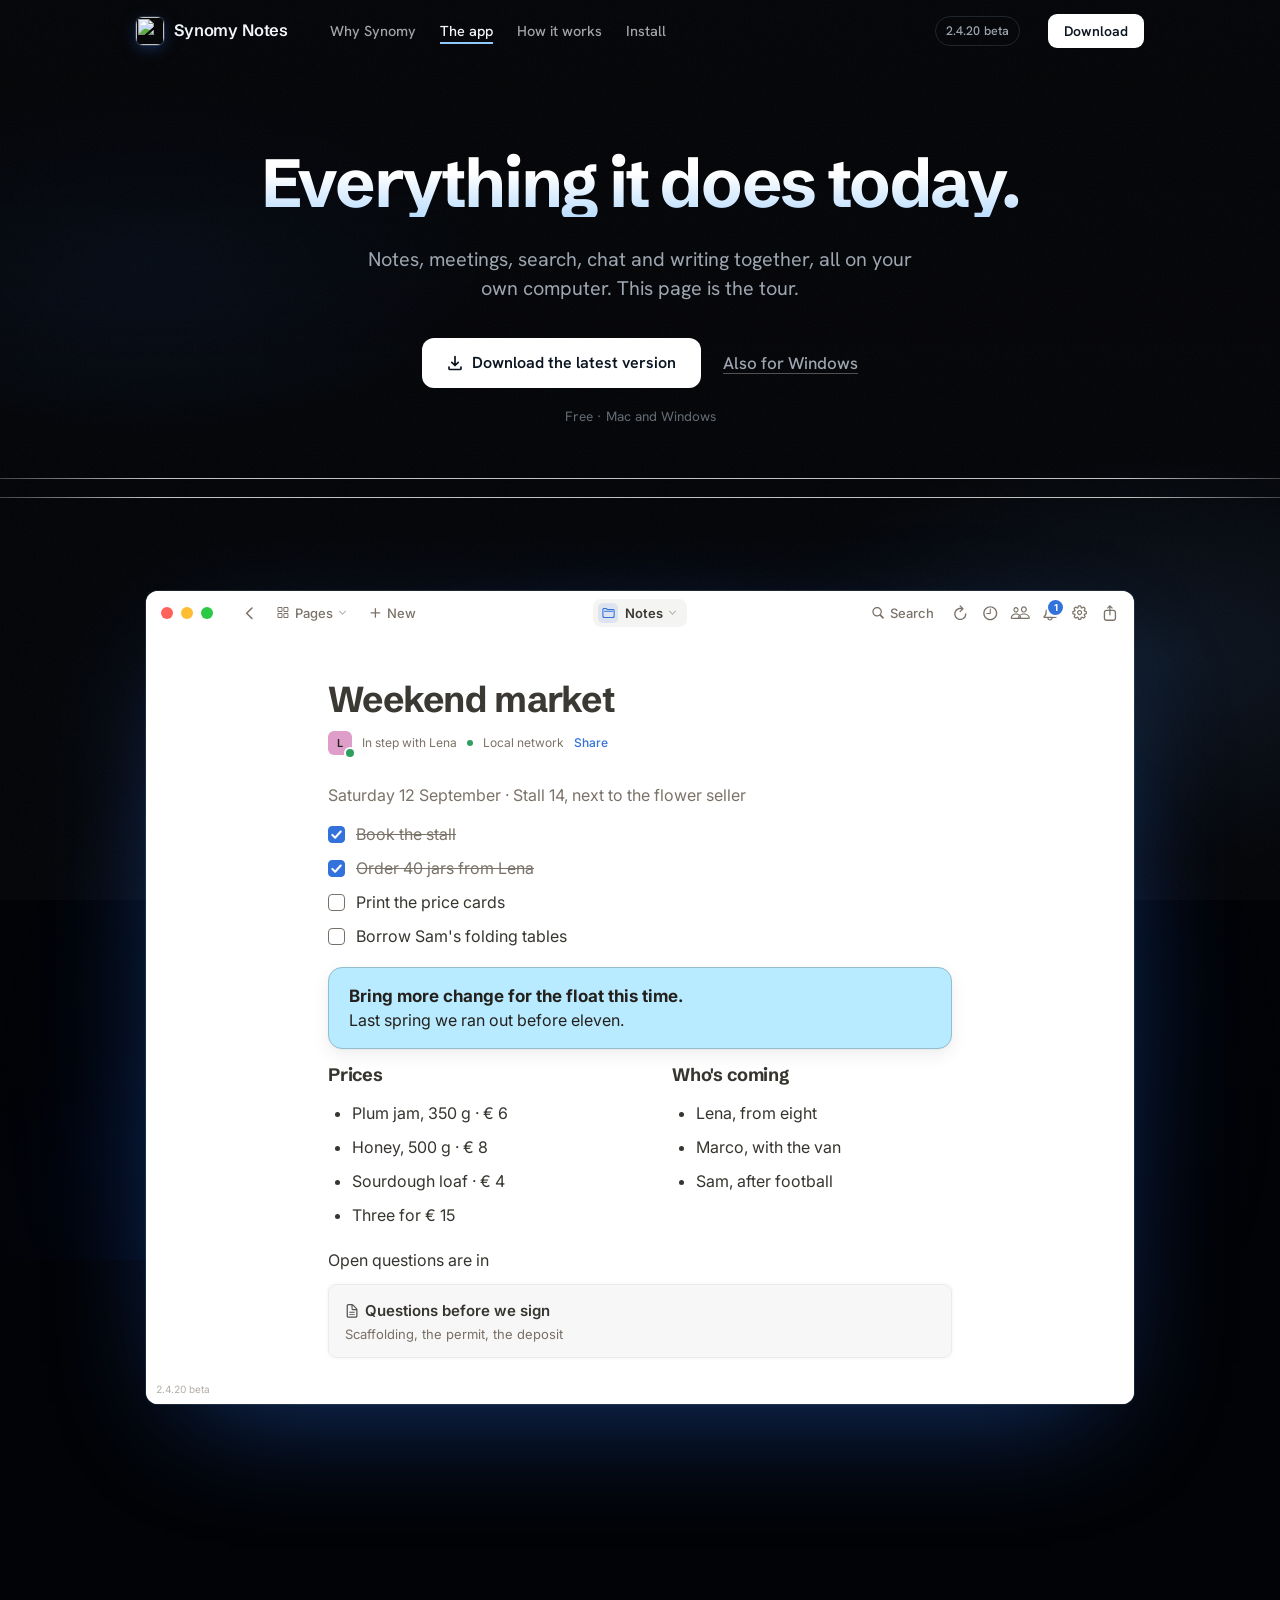
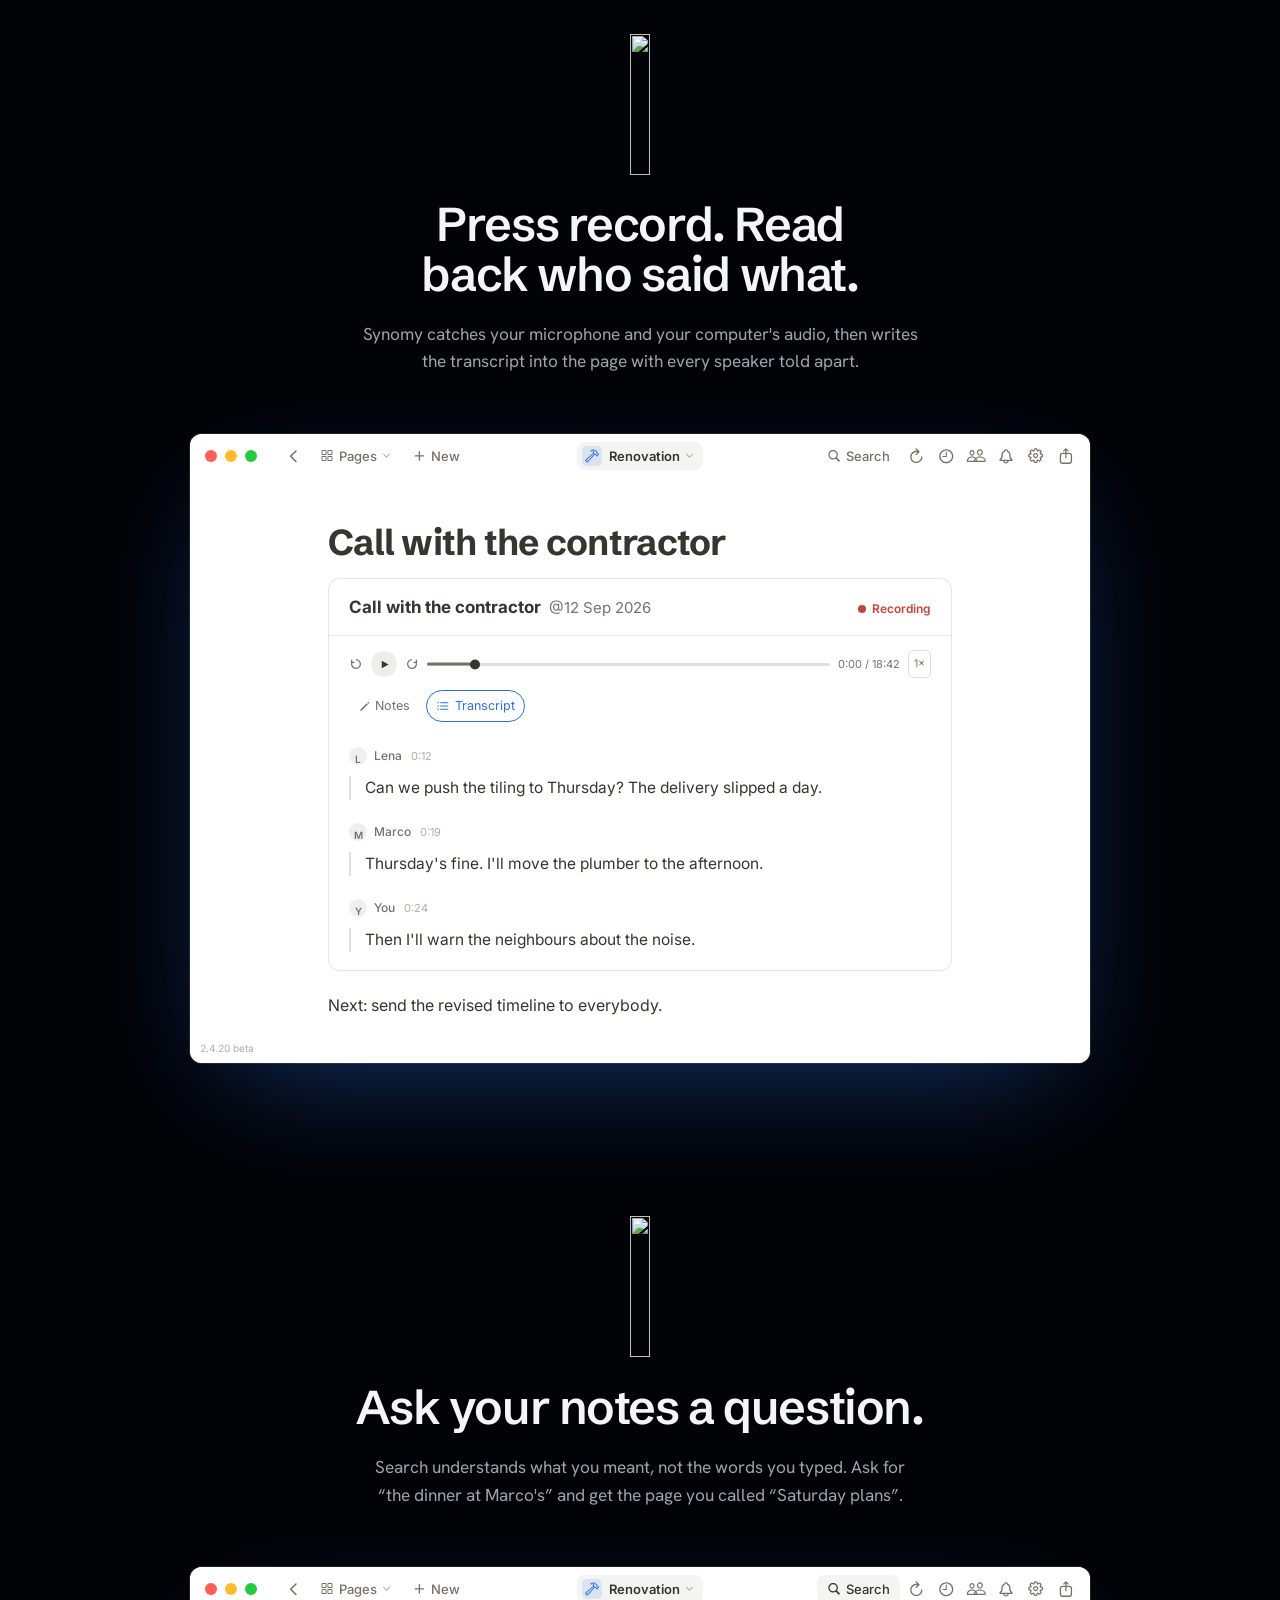
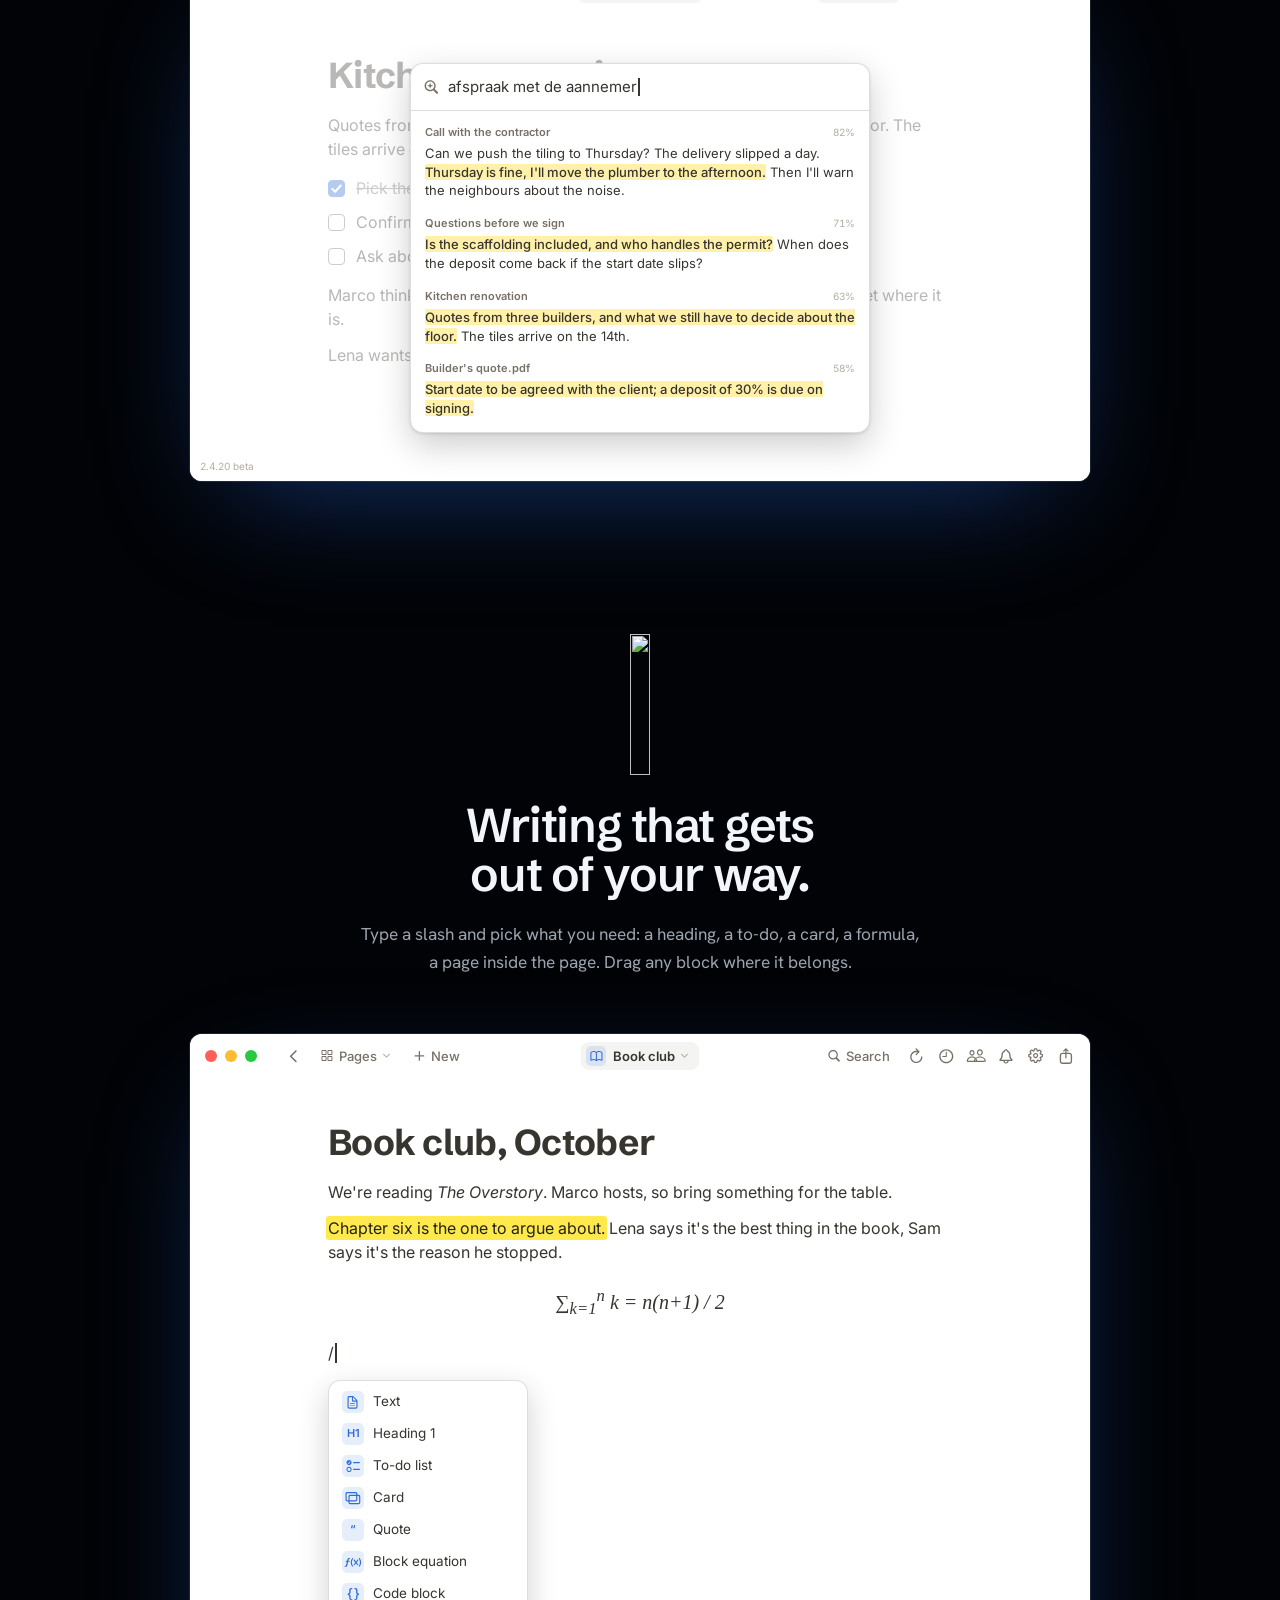
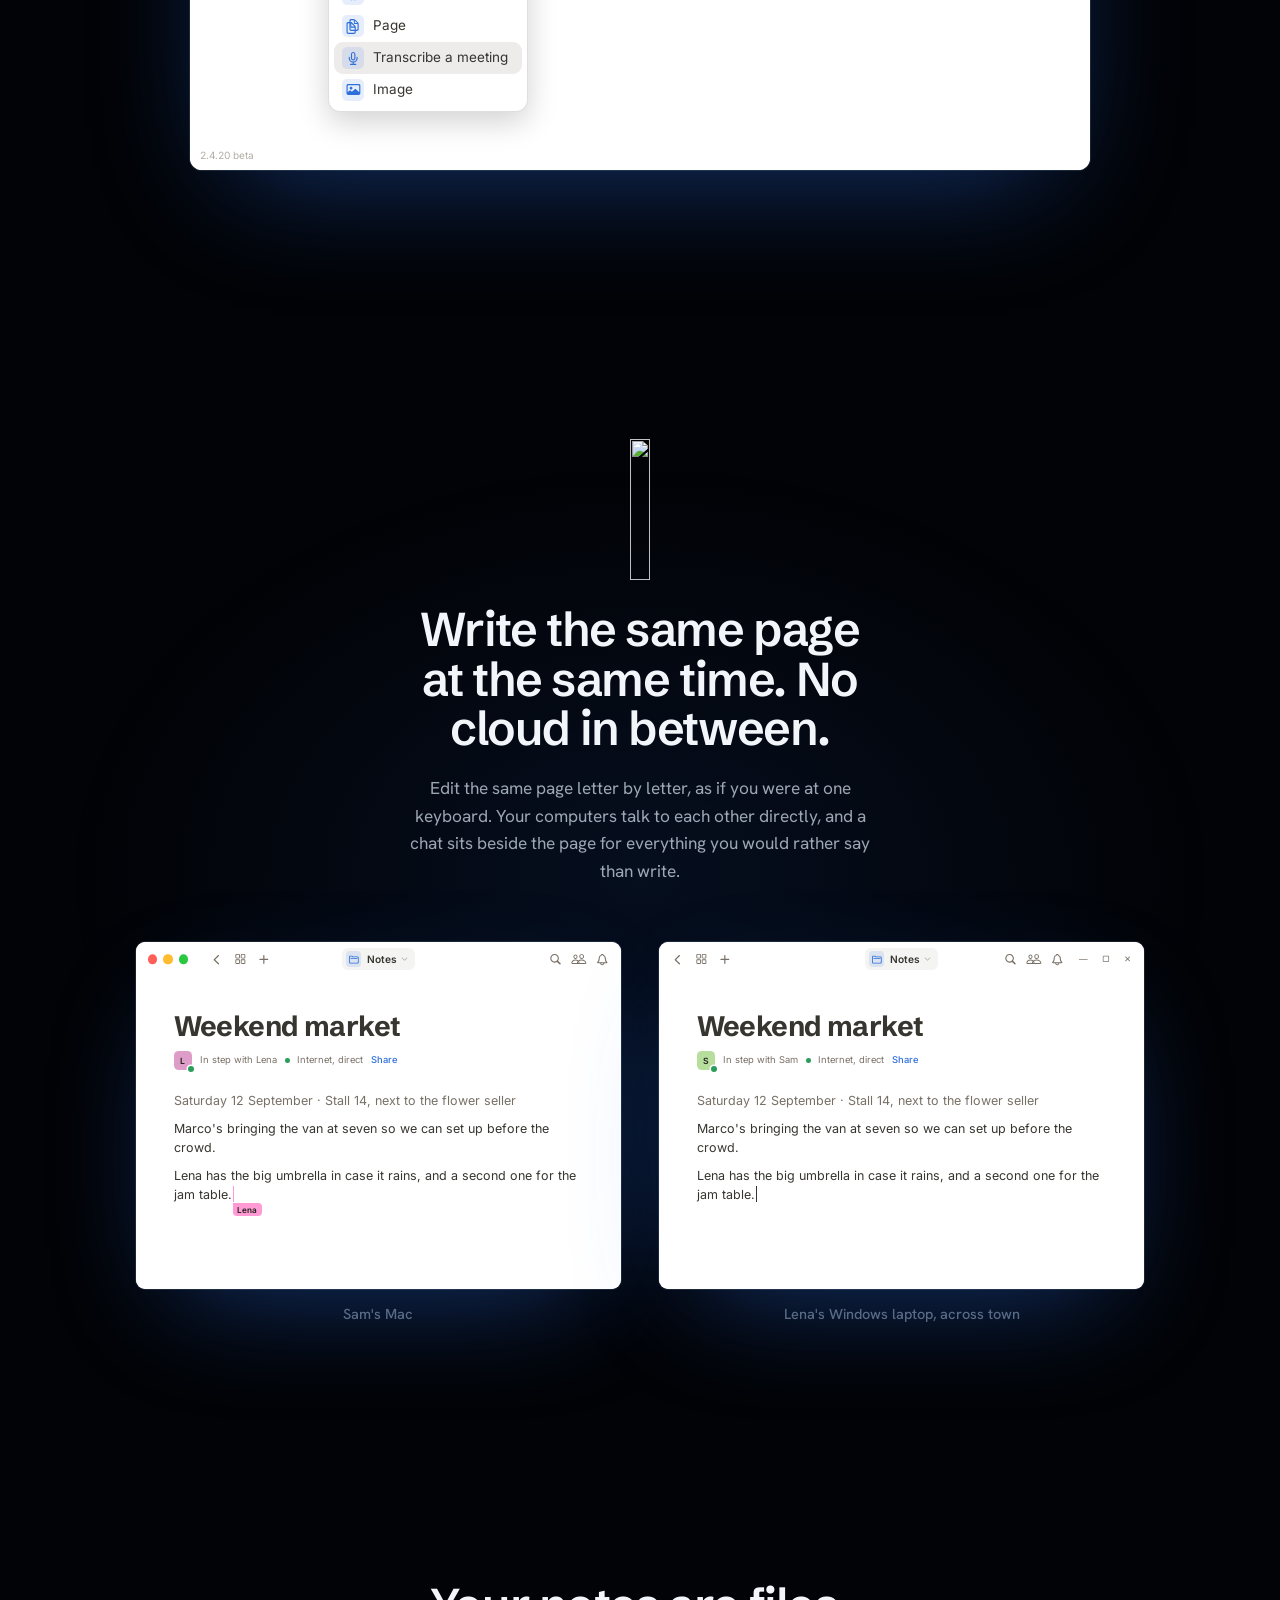
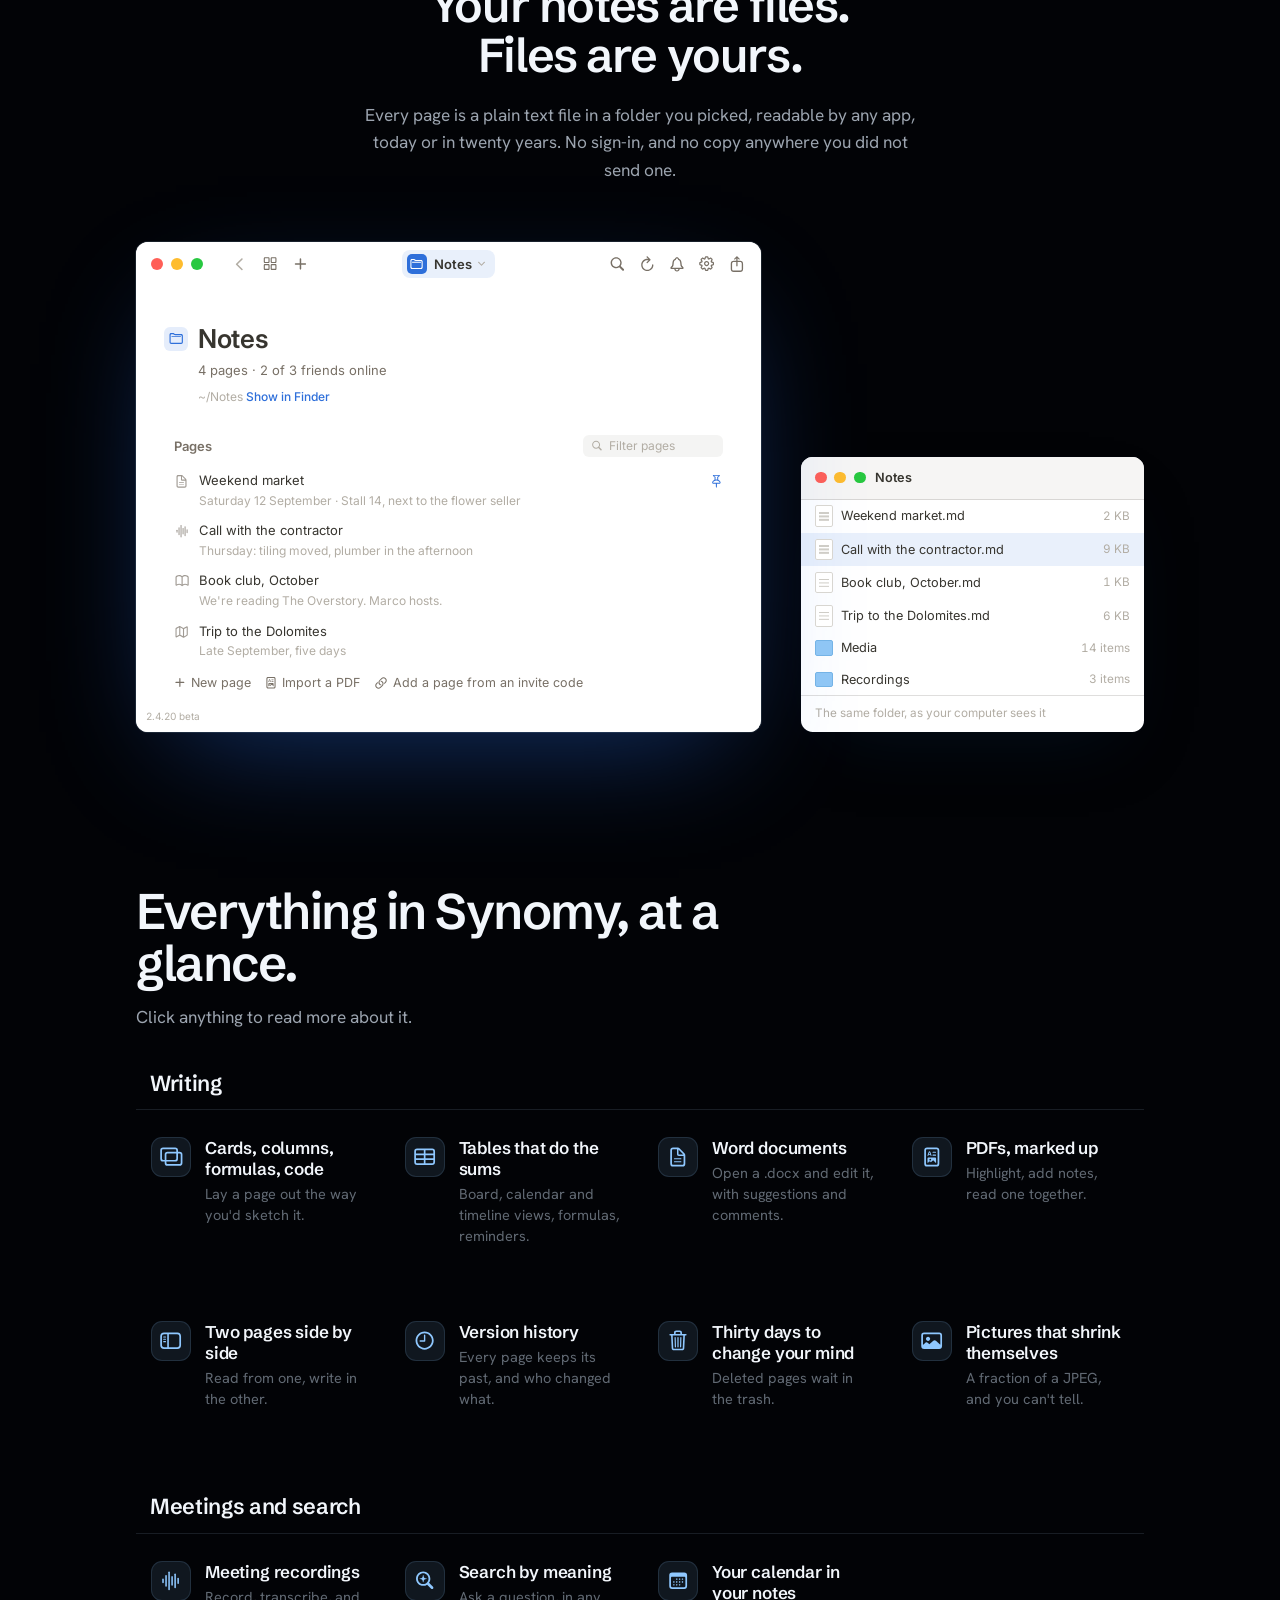
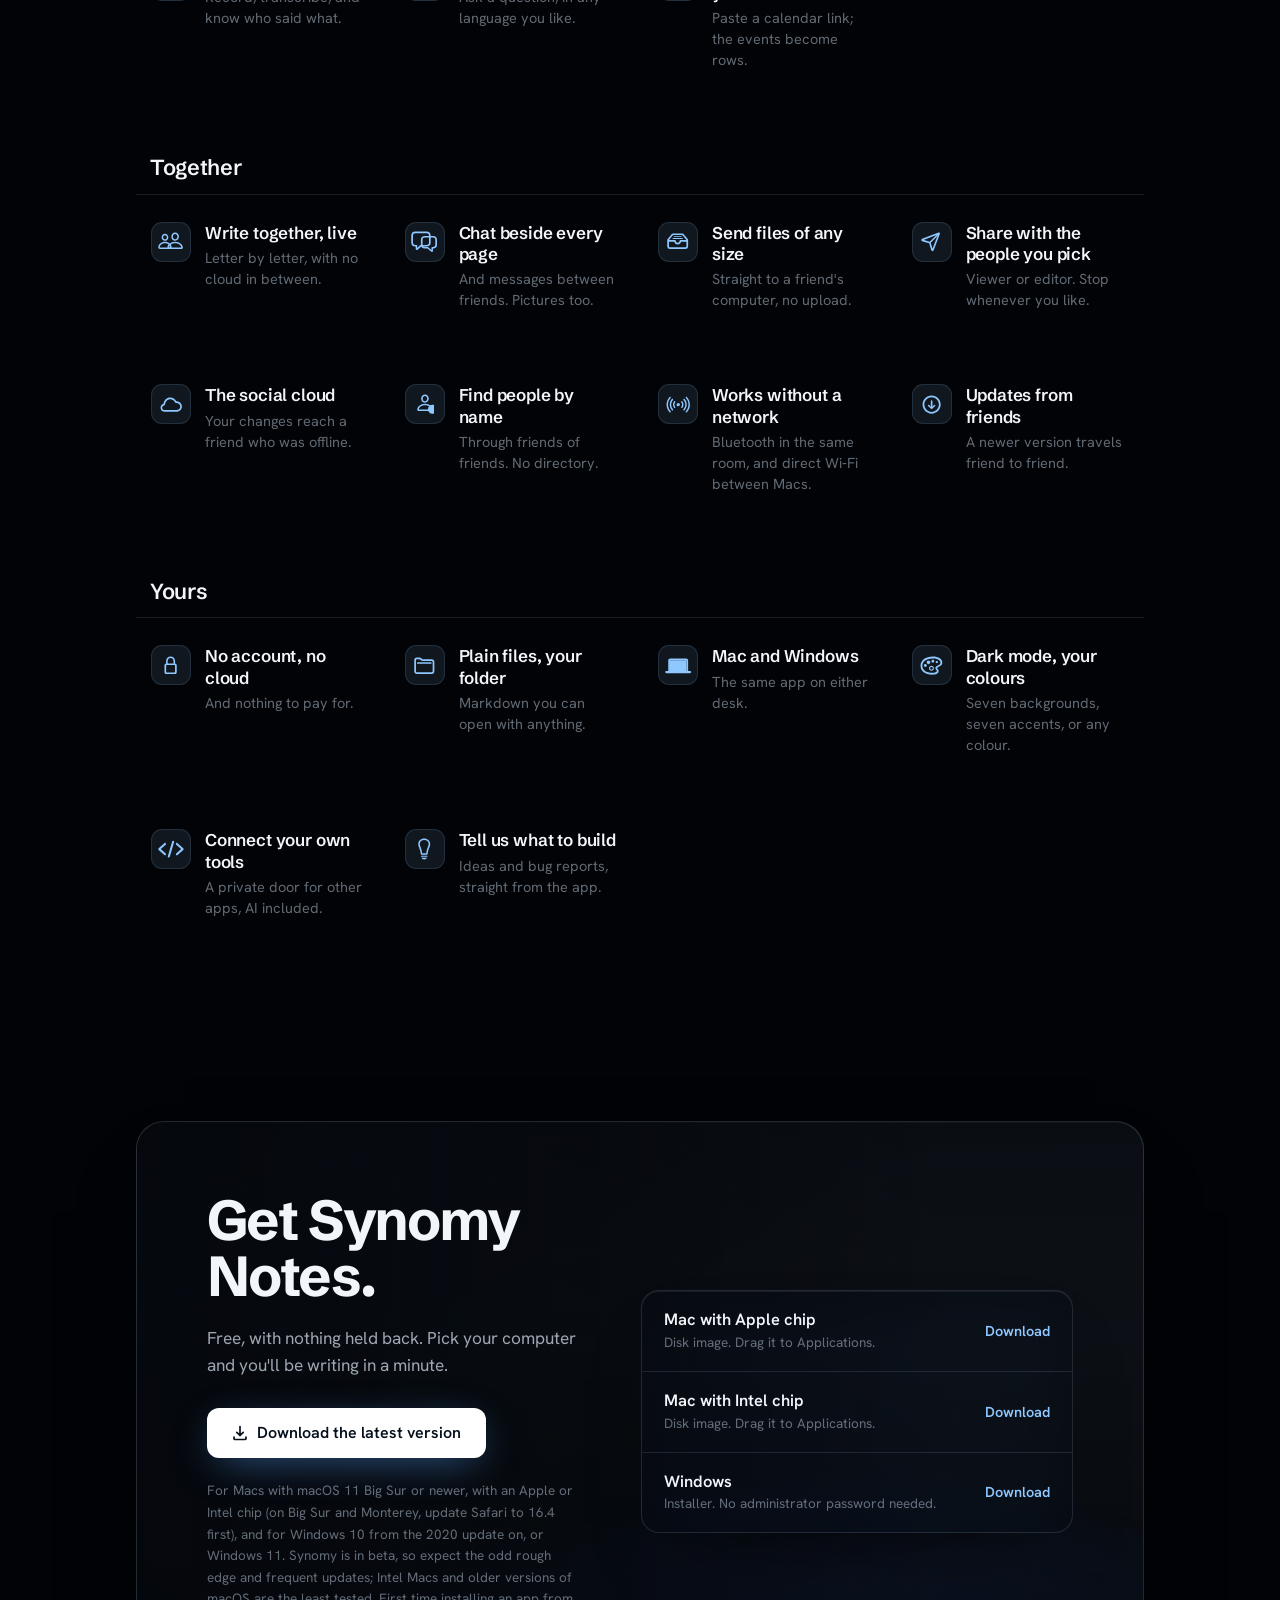
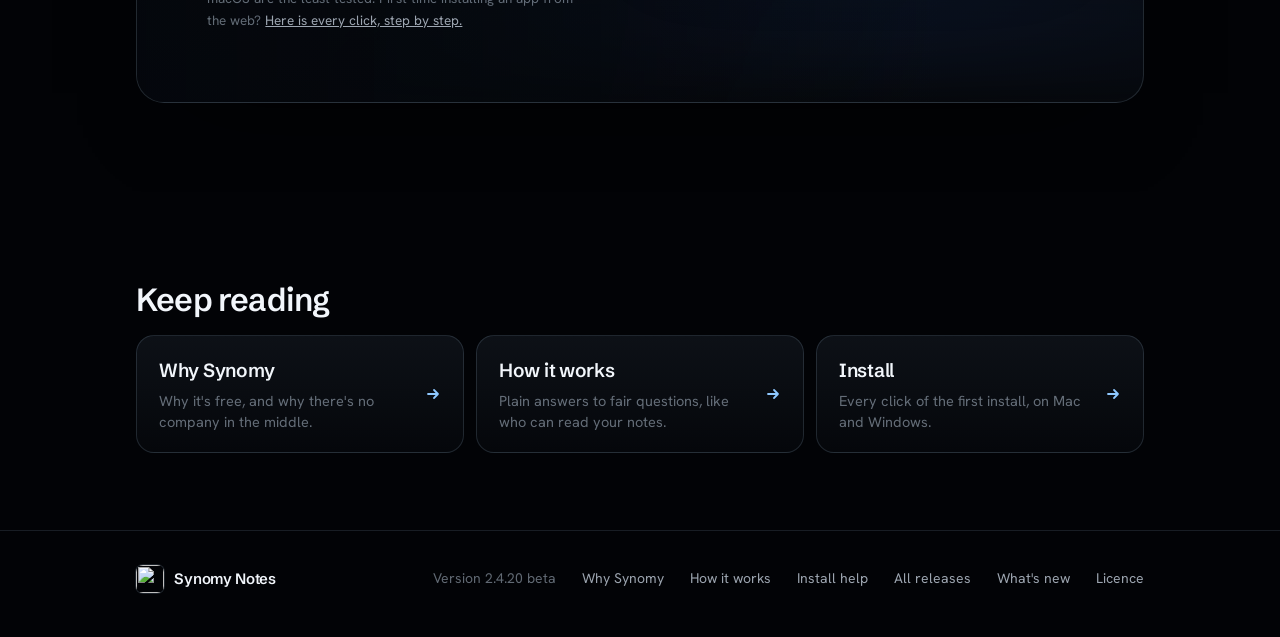
==== app.html @ f0ff2c31 "Site: version the stylesheet and scripts so a cached copy never breaks a page From LarsLagauw/synomy" ====
<!doctype html>
<html lang="en">
<head>
<meta charset="utf-8">
<meta name="viewport" content="width=device-width, initial-scale=1">
<title>The app: everything Synomy Notes does today</title>
<meta name="description" content="What Synomy Notes does today, on Mac and Windows: it records and transcribes meetings, searches your notes by meaning, lets you write a page together with a friend, and chat and send files with no cloud in between. No account, nothing to pay.">

<meta property="og:title" content="Synomy Notes: the app">
<meta property="og:description" content="Record the meeting. Find it again by what you meant. Write together. Everything on your own computer.">
<meta property="og:image" content="https://larslagauw.github.io/synomy-releases/assets/og.png">
<meta property="og:image:width" content="1200">
<meta property="og:image:height" content="630">
<meta name="twitter:image" content="https://larslagauw.github.io/synomy-releases/assets/og.png">
<meta property="og:type" content="website">
<meta name="twitter:card" content="summary_large_image">
<meta name="theme-color" content="#1a7fd0">

<link rel="icon" href="assets/favicon.png" type="image/png">
<link rel="apple-touch-icon" href="assets/apple-touch-icon.png">

<link rel="preconnect" href="https://fonts.googleapis.com">
<link rel="preconnect" href="https://fonts.gstatic.com" crossorigin>
<link href="https://fonts.googleapis.com/css2?family=Schibsted+Grotesk:wght@500;600;700&family=Hanken+Grotesk:wght@400;500;600&family=Inter:wght@400;500;600;700&display=swap" rel="stylesheet">
<link rel="stylesheet" href="assets/site.css?v=e9ca61b6">
<script>document.documentElement.className += ' js';</script>

<style>
/* ---- a plain hero: white, ink type, the window underneath ---- */
.hero.plain { --range-top: clamp(20px, 4vw, 56px); color: var(--ink); padding-top: calc(var(--bar-h) + 88px); }
/* The window stands in front of the range: the summit shows above it, the sea
   of cloud at its sides. */
.hero.plain .range { margin-bottom: calc(min(1600px, 112vw) * -.2); }
@media (max-width: 640px) { .hero.plain { --range-w: 210vw; } .hero.plain .range { margin-bottom: -30vw; } }
.hero.plain .hero-shot { margin-top: 0; }
.hero.plain .hero-h { text-shadow: none; font-size: clamp(36px, 5.4vw, 68px); }
.hero.plain .hero-lede { color: var(--ink-2); text-shadow: none; }
.hero.plain .hero-lede a { color: var(--ink); text-underline-offset: 4px; text-decoration-thickness: 1px; text-decoration-color: rgba(255, 255, 255, .35); }
.hero.plain .hero-lede a:hover { text-decoration-color: currentColor; }
.hero.plain .hero-meta { color: var(--ink-3); }
.hero.plain .btn-text { color: var(--ink-2); text-decoration-color: rgba(255, 255, 255, .3); }
.hero.plain .shot-move { box-shadow: none; }
.hero.plain .shot-fade { display: none; }
/* ---- the hero window: one page, standing still ---- */
.hero .app { --w: 1100; }
.hero .a-desk { min-height: calc(var(--u) * 560); }
.hero .e-cur { display: none; }

/* ---- vignettes that play once when they scroll in ---- */
.type .w { opacity: 0; }
.is-in .type .w { animation: wordin .18s ease-out both; animation-delay: calc(var(--t0) + var(--i) * 70ms); }
@keyframes wordin { to { opacity: 1; } }
@keyframes riseIn { from { opacity: 0; transform: translateY(calc(var(--u) * 6)); } to { opacity: 1; transform: none; } }

/* Meetings: the capsule records, then transcribes, then the words land in the page. */
.meet-vis .a-desk { min-height: calc(var(--u) * 510); }
.meet-vis .m-bar.rec, .meet-vis .m-bar.job { opacity: 0; }
.meet-vis.is-in .m-bar.rec { animation: showhide 5.2s steps(1) .2s both; }
.meet-vis.is-in .m-bar.job { animation: showhide 3.4s steps(1) 5.3s both; }
@keyframes showhide { 0% { opacity: 1; } 99% { opacity: 1; } 100% { opacity: 0; } }
.meet-vis .m-track i { width: 0; }
.meet-vis.is-in .m-track i { animation: fill 3s linear 5.4s both; }
@keyframes fill { to { width: 92%; } }
.meet-vis .e-meet .mb-body { max-height: 0; overflow: hidden; opacity: 0; }
.meet-vis.is-in .e-meet .mb-body { animation: unfold .9s var(--ease) 8.5s both; }
@keyframes unfold { from { max-height: 0; opacity: 0; } to { max-height: calc(var(--u) * 420); opacity: 1; } }
.meet-vis .e-meet .mb-note { color: var(--a-faint); font-size: calc(var(--u) * 13); padding: calc(var(--u) * 14) 0 calc(var(--u) * 4); font-style: italic; overflow: hidden; }
.meet-vis.is-in .e-meet .mb-note { animation: notegone 8.5s steps(1) both; opacity: 0; }
@keyframes notegone { from { opacity: 1; } to { opacity: 0; max-height: 0; padding: 0; } }
.meet-vis .e-meet .tb, .meet-vis .after { opacity: 0; }
.meet-vis.is-in .e-meet .tb { animation: riseIn .5s var(--ease) both; animation-delay: calc(9s + var(--i) * 1.1s); }
.meet-vis.is-in .after { animation: riseIn .5s var(--ease) 12.6s both; }
.meet-vis .e-meet .mh .live { color: var(--a-danger); font-size: calc(var(--u) * 12); font-weight: 600; margin-left: auto; display: inline-flex; align-items: center; gap: calc(var(--u) * 6); }
.meet-vis .e-meet .mh .live::before { content: ""; width: calc(var(--u) * 8); height: calc(var(--u) * 8); border-radius: 50%; background: var(--a-danger); }
.meet-vis.is-in .e-meet .mh .live { animation: showhide 8.4s steps(1) both; }

/* Search: the question is typed, the answers arrive. */
.srch-vis .a-desk { min-height: calc(var(--u) * 470); }
.srch-vis .s-pop { right: auto; left: 50%; transform: translateX(-50%); top: calc(var(--u) * 52); height: auto; max-height: calc(var(--u) * 420); }
.srch-vis .under { opacity: .35; filter: blur(.5px); }
.srch-vis .s-field .c { opacity: 0; }
.srch-vis.is-in .s-field .c { animation: wordin .05s linear both; animation-delay: calc(.5s + var(--i) * 55ms); }
.srch-vis .s-field .cur { width: 2px; height: calc(var(--u) * 18); background: var(--a-text); display: inline-block; margin-left: 1px; animation: blink 1s steps(1) infinite; }
.srch-vis .hit { opacity: 0; }
.srch-vis.is-in .hit { animation: riseIn .5s var(--ease) both; animation-delay: calc(2.4s + var(--i) * .18s); }
.srch-vis .s-status { position: absolute; inset: calc(var(--u) * 46) 0 0; }
.srch-vis.is-in .s-status { animation: gone .01s linear 2.3s both; }
@keyframes gone { to { opacity: 0; } }

/* Writing: the slash menu, and the highlight walking down it. */
.write-vis .a-desk { min-height: calc(var(--u) * 692); }
.write-vis .sl-menu { left: calc(50% - var(--u) * 312); top: calc(var(--u) * 302); opacity: 0; transform: translateY(calc(var(--u) * -4)) scale(.98); transform-origin: 0 0; }
.write-vis.is-in .sl-menu { animation: menuin .4s var(--ease) .7s both; }
@keyframes menuin { to { opacity: 1; transform: none; } }
.write-vis .sl-item { opacity: 0; }
.write-vis.is-in .sl-item { animation: riseIn .3s var(--ease) both; animation-delay: calc(.85s + var(--i) * 40ms); }
.write-vis .sl-hl { position: absolute; left: calc(var(--u) * 5); right: calc(var(--u) * 5); top: calc(var(--u) * 5); height: calc(var(--u) * 32); border-radius: calc(var(--u) * 9); background: var(--a-code-bg); opacity: 0; }
.write-vis.is-in .sl-hl { animation: hlwalk 3.2s var(--ease) 1.5s both; }
@keyframes hlwalk {
  0% { opacity: 0; transform: translateY(0); }
  8% { opacity: 1; transform: translateY(0); }
  30% { transform: translateY(calc(var(--u) * 96)); }
  55% { transform: translateY(calc(var(--u) * 192)); }
  80%, 100% { opacity: 1; transform: translateY(calc(var(--u) * 256)); }
}
.write-vis .sl-item { position: relative; z-index: 1; }

/* Together: two windows, one page, two carets. */
.two { display: grid; grid-template-columns: minmax(0, 1fr) minmax(0, 1fr); gap: clamp(18px, 3vw, 40px); align-items: start; }
.two .vis { container-type: inline-size; }
.two .app { --w: 620; }
.two .a-desk { min-height: calc(var(--u) * 400); }
.two .who { text-align: center; margin-top: 14px; font-size: 14.5px; color: var(--ink-3); font-weight: 500; }
.two .e-caret, .two .e-cur { opacity: 0; }
.two.is-in .e-caret { animation: wordin .2s ease-out both; animation-delay: var(--t0); }
.two.is-in .e-cur { animation: wordin .01s linear var(--t0) both, blink 1s steps(1) calc(var(--t0) + 1.4s) infinite; }

/* Your files: the folder in front of the window. */
.files-vis { display: grid; grid-template-columns: minmax(0, 62fr) minmax(0, 34fr); gap: 4%; align-items: end; }
.files-vis .app { --w: 640; max-width: 100%; }
.files-vis .a-desk { min-height: calc(var(--u) * 430); }
.files-vis .h-cols { grid-template-columns: minmax(0, 1fr); }
.files-vis .a-home { padding: calc(var(--u) * 34) calc(var(--u) * 28) calc(var(--u) * 40); }
.files-vis .h-doing { flex-wrap: wrap; gap: calc(var(--u) * 6) calc(var(--u) * 14); }
.files-vis .h-doing span { white-space: nowrap; }
.files-vis .finder { --u: min(1px, calc(32cqw / 330)); align-self: end; }
.files-vis .finder .fr { opacity: 0; }
.files-vis.is-in .finder .fr { animation: riseIn .4s var(--ease) both; animation-delay: calc(.4s + var(--i) * 70ms); }
.files-vis .finder .fnote { padding: calc(var(--u) * 8) calc(var(--u) * 14) calc(var(--u) * 10); color: var(--a-faint); font-size: calc(var(--u) * 12); border-top: 1px solid var(--a-rule); }

/* Popup visuals */
.bars { display: grid; gap: 10px; margin: 6px 0 0; }
.bars .b { display: grid; grid-template-columns: 110px 1fr 90px; align-items: center; gap: 12px; font-size: 14.5px; }
.bars .b i { display: block; height: 22px; border-radius: 6px; background: var(--sky-200); width: var(--p); transition: width 1.2s var(--ease); }
.bars .b.best i { background: var(--sky-700); }
.bars .b span:last-child { color: var(--ink-3); font-variant-numeric: tabular-nums; text-align: right; }
.bars .b span:first-child { color: var(--ink); font-weight: 500; }
.pop .app { --w: 620; }
.pop .vis { container-type: inline-size; }
.pop .a-desk { min-height: calc(var(--u) * 300); }

@media (max-width: 640px) {
  .two { grid-template-columns: minmax(0, 1fr); }
  .files-vis { grid-template-columns: minmax(0, 1fr); gap: 18px; }
  .files-vis .finder { --u: min(1px, calc(100cqw / 340)); }
  .bars .b { grid-template-columns: 80px 1fr 70px; }
  .write-vis .sl-menu { left: calc(50% - var(--u) * 300); }
}
@media (prefers-reduced-motion: reduce) {
  .js .hero .s-pop, .js .hero .a-chip.srch, .js .hero .s-field .c, .js .hero .hit, .js .hero .s-status { animation: none; }
  .hero .s-pop, .hero .s-field .c, .hero .hit { opacity: 1; transform: none; }
  .hero .s-status { display: none; }
  .type .w, .meet-vis .m-bar.job, .meet-vis .e-meet .mb-body, .meet-vis .e-meet .tb, .meet-vis .e-meet .mt, .meet-vis .e-meet .mp, .meet-vis .after,
  .srch-vis .s-field .c, .srch-vis .hit, .write-vis .sl-menu, .write-vis .sl-item, .two .e-caret, .two .e-cur, .files-vis .finder .fr { opacity: 1 !important; animation: none !important; transform: none !important; }
  .meet-vis .m-bar.rec, .srch-vis .s-status, .write-vis .sl-hl, .meet-vis .e-meet .mh .live, .meet-vis .e-meet .mb-note { display: none; }
  .meet-vis .e-meet .mb-body { max-height: none !important; }
  .m-meter i.live, .m-rec::before, .m-spin { animation: none; }
}
</style>
</head>
<body>

<header class="bar ink" id="bar">
  <div class="bar-in">
    <a class="mark" href="#top">
      <img src="assets/icon.png" alt="" width="28" height="28">
      <span>Synomy Notes</span>
    </a>
    <nav class="nav" aria-label="Pages">
      <a href="index.html">Why Synomy</a>
      <a class="here" href="app.html">The app</a>
      <a href="how.html">How it works</a>
      <a href="install.html">Install</a>
    </nav>
    <div class="bar-sp"></div>
    <span class="ver" data-version>2.4.20 beta</span>
    <a class="btn btn-sm btn-bar" id="cta-bar" href="https://github.com/LarsLagauw/synomy-releases/releases/latest">Download</a>
  </div>
</header>

<main id="top">

  <!-- ============================================================ Hero -->
  <section class="hero plain" id="hero" data-loop>
    <div class="sky" aria-hidden="true"></div>
    <div class="sky-tint" aria-hidden="true"></div>
    <div class="hero-in wrap">
      <h1 class="hero-h">
        <span>Everything it does today.</span>
      </h1>
      <p class="hero-lede">
        Notes, meetings, search, chat and writing together, all on your own computer. This page is the tour.
      </p>
      <div class="hero-cta">
        <a class="btn btn-ink" id="cta-main" href="https://github.com/LarsLagauw/synomy-releases/releases/latest">
          <svg viewBox="0 0 16 16" fill="none" stroke="currentColor" stroke-width="1.7" stroke-linecap="round" stroke-linejoin="round" aria-hidden="true"><path d="M8 1.5v9m0 0 3.2-3.2M8 10.5 4.8 7.3M2 12v1.5a1 1 0 0 0 1 1h10a1 1 0 0 0 1-1V12"/></svg>
          <span id="cta-main-label">Download the latest version</span>
        </a>
        <a class="btn-text" href="#download">Also for Windows</a>
      </div>
      <span class="hero-meta" id="cta-note">Free · Mac and Windows</span>
    </div>
    <img class="scene range" src="assets/range-clouds.webp" alt="" width="988" height="275">

    <div class="hero-shot">
      <div class="shot-move">
        <div class="app" aria-hidden="true">
          <div class="a-bar">
            <span class="a-tl"><i></i><i></i><i></i></span>
            <div class="a-left">
              <span class="a-chip ico"><i data-g="chevron.backward"></i></span>
              <span class="a-chip"><i data-g="square.grid.2x2"></i>Pages<i class="hint" data-g="chevron.down"></i></span>
              <span class="a-chip"><i data-g="plus"></i>New</span>
            </div>
            <div class="a-centre"><span class="a-proj"><i class="pg" data-g="folder"></i>Notes<i class="hint" data-g="chevron.down"></i></span></div>
            <div class="a-right">
              <span class="a-chip"><i data-g="magnifyingglass"></i>Search</span>
              <span class="a-chip ico"><i data-g="arrow.clockwise"></i></span>
              <span class="a-chip ico"><i data-g="clock"></i></span>
              <span class="a-chip ico"><i data-g="person.2"></i></span>
              <span class="a-chip ico"><i data-g="bell"></i><span class="a-badge">1</span></span>
              <span class="a-chip ico"><i data-g="gearshape"></i></span>
              <span class="a-chip ico"><i data-g="square.and.arrow.up"></i></span>
            </div>
          </div>
          <div class="a-desk">
            <div class="e-page">
              <h1 class="e-title">Weekend market</h1>
              <div class="e-byline">
                <span class="e-faces"><span class="e-face on" style="--hue:320">L</span></span>
                <span>In step with Lena</span><span class="dot"></span><span>Local network</span><span class="word">Share</span>
              </div>
              <p class="e-p sec">Saturday 12 September · Stall 14, next to the flower seller</p>
              <ul class="e-todo">
                <li class="on">Book the stall</li>
                <li class="on">Order 40 jars from Lena</li>
                <li>Print the price cards</li>
                <li>Borrow Sam's folding tables</li>
              </ul>
              <div class="e-card blue"><div class="t">Bring more change for the float this time.</div><p>Last spring we ran out before eleven.</p></div>
              <div class="e-cols">
                <div>
                  <h3 class="e-h3">Prices</h3>
                  <ul class="e-ul"><li>Plum jam, 350 g · € 6</li><li>Honey, 500 g · € 8</li><li>Sourdough loaf · € 4</li><li>Three for € 15</li></ul>
                </div>
                <div>
                  <h3 class="e-h3">Who's coming</h3>
                  <ul class="e-ul"><li>Lena, from eight</li><li>Marco, with the van</li><li>Sam, after football</li></ul>
                </div>
              </div>
              <p class="e-p">Open questions are in</p>
              <div class="e-badge"><div class="t"><i data-g="doc.text"></i>Questions before we sign</div><div class="d">Scaffolding, the permit, the deposit</div></div>
            </div>

          </div>
          <span class="a-ver" data-version>2.4.20 beta</span>
        </div>
      </div>
      <div class="shot-fade" aria-hidden="true"></div>
    </div>
  </section>
  <div class="hero-tail"></div>

  <!-- ============================================================ Meetings -->
  <section class="sec" id="meetings">
    <div class="wrap stack">
      <div class="txt">
        <img class="emblem rv" src="assets/obj-wave.webp" alt="" width="526" height="418">
        <h2 class="rv">Press record. Read back who said what.</h2>
        <p class="rv" style="--d:80ms">Synomy catches your microphone and your computer's audio, then writes the transcript into the page with every speaker told apart.</p>
      </div>
      <div class="vis rv meet-vis" style="--d:120ms" data-vig data-loop>
        <div class="app" style="--w:900" aria-hidden="true">
          <div class="a-bar">
            <span class="a-tl"><i></i><i></i><i></i></span>
            <div class="a-left"><span class="a-chip ico"><i data-g="chevron.backward"></i></span><span class="a-chip"><i data-g="square.grid.2x2"></i>Pages<i class="hint" data-g="chevron.down"></i></span><span class="a-chip"><i data-g="plus"></i>New</span></div>
            <div class="a-centre"><span class="a-proj"><i class="pg" data-g="hammer"></i>Renovation<i class="hint" data-g="chevron.down"></i></span></div>
            <div class="a-right"><span class="a-chip"><i data-g="magnifyingglass"></i>Search</span><span class="a-chip ico"><i data-g="arrow.clockwise"></i></span><span class="a-chip ico"><i data-g="clock"></i></span><span class="a-chip ico"><i data-g="person.2"></i></span><span class="a-chip ico"><i data-g="bell"></i></span><span class="a-chip ico"><i data-g="gearshape"></i></span><span class="a-chip ico"><i data-g="square.and.arrow.up"></i></span></div>
          </div>
          <div class="a-desk">
            <div class="e-page">
              <h1 class="e-title">Call with the contractor</h1>
              <div class="e-meet">
                <div class="mh"><b>Call with the contractor</b> <span>@12 Sep 2026</span><span class="live">Recording</span></div>
                <div class="mb-note">Recording. The transcript appears here when you stop.</div>
                <div class="mb-body">
                <div class="mp">
                  <svg class="skip" viewBox="0 0 16 16" fill="none" stroke="currentColor" stroke-width="1.4"><path d="M8 3a5 5 0 1 1-4.6 3M3 3v3.2h3.2"/></svg>
                  <span class="play"><svg viewBox="0 0 16 16"><path d="M4 2.5v11l10-5.5z" fill="currentColor"/></svg></span>
                  <svg class="skip" viewBox="0 0 16 16" fill="none" stroke="currentColor" stroke-width="1.4"><path d="M8 3a5 5 0 1 0 4.6 3M13 3v3.2H9.8"/></svg>
                  <span class="seek"><i style="--p:12%"></i></span>
                  <span>0:00 / 18:42</span>
                  <span class="rate">1×</span>
                </div>
                <div class="mt"><span class="tab"><i data-g="pencil"></i>Notes</span><span class="tab on"><i data-g="list.bullet"></i>Transcript</span></div>
                <div class="tb" style="--i:0"><div class="th"><span class="av">L</span><span class="nm">Lena</span><span class="ts">0:12</span></div><p>Can we push the tiling to Thursday? The delivery slipped a day.</p></div>
                <div class="tb" style="--i:1"><div class="th"><span class="av">M</span><span class="nm">Marco</span><span class="ts">0:19</span></div><p>Thursday's fine. I'll move the plumber to the afternoon.</p></div>
                <div class="tb" style="--i:2"><div class="th"><span class="av">Y</span><span class="nm">You</span><span class="ts">0:24</span></div><p>Then I'll warn the neighbours about the noise.</p></div>
                </div>
              </div>
              <p class="e-p after">Next: send the revised timeline to everybody.</p>
            </div>

            <div class="m-bar rec">
              <span class="m-rec"></span>
              <span class="m-clock" data-clock="18:37">18:37</span>
              <span class="m-meter"><i class="live" style="--i:0;--h:50%"></i><i class="live" style="--i:1;--h:90%"></i><i class="live" style="--i:2;--h:40%"></i><i class="live" style="--i:3;--h:75%"></i><i class="live" style="--i:4;--h:100%"></i><i class="live" style="--i:5;--h:55%"></i><i class="live" style="--i:6;--h:85%"></i><i class="live" style="--i:7;--h:35%"></i><i class="live" style="--i:8;--h:70%"></i><i class="live" style="--i:9;--h:95%"></i><i class="live" style="--i:10;--h:45%"></i><i class="live" style="--i:11;--h:80%"></i><i class="live" style="--i:12;--h:60%"></i><i class="live" style="--i:13;--h:90%"></i><i class="live" style="--i:14;--h:50%"></i><i class="live" style="--i:15;--h:70%"></i></span>
              <span class="m-lines"><span class="m-into"><i data-g="waveform"></i><span>Call with the contractor</span></span><span class="m-sub">Microphone and this Mac's audio</span></span>
              <span class="m-gap"></span>
              <span class="m-btn danger"><span class="sq"></span>Stop</span>
            </div>
            <div class="m-bar job">
              <span class="m-spin"></span>
              <span class="m-lines"><span class="m-into"><i data-g="waveform"></i><span>Transcribing · Call with the contractor</span></span><span class="m-sub">On this computer · 18 minutes of audio</span></span>
              <span class="m-track"><i></i></span>
              <span class="m-gap"></span>
              <span class="m-btn quiet">Cancel</span>
            </div>
          </div>
          <span class="a-ver" data-version>2.4.20 beta</span>
        </div>
      </div>
    </div>
  </section>

  <!-- ============================================================ Search -->
  <section class="sec" id="search">
    <div class="wrap stack">
      <div class="txt">
        <img class="emblem rv" src="assets/obj-lens.webp" alt="" width="957" height="740">
        <h2 class="rv">Ask your notes a question.</h2>
        <p class="rv" style="--d:80ms">Search understands what you meant, not the words you typed. Ask for “the dinner at Marco's” and get the page you called “Saturday plans”.</p>
      </div>
      <div class="vis rv srch-vis" style="--d:120ms" data-vig>
        <div class="app" style="--w:900" aria-hidden="true">
          <div class="a-bar">
            <span class="a-tl"><i></i><i></i><i></i></span>
            <div class="a-left"><span class="a-chip ico"><i data-g="chevron.backward"></i></span><span class="a-chip"><i data-g="square.grid.2x2"></i>Pages<i class="hint" data-g="chevron.down"></i></span><span class="a-chip"><i data-g="plus"></i>New</span></div>
            <div class="a-centre"><span class="a-proj"><i class="pg" data-g="hammer"></i>Renovation<i class="hint" data-g="chevron.down"></i></span></div>
            <div class="a-right"><span class="a-chip on"><i data-g="magnifyingglass"></i>Search</span><span class="a-chip ico"><i data-g="arrow.clockwise"></i></span><span class="a-chip ico"><i data-g="clock"></i></span><span class="a-chip ico"><i data-g="person.2"></i></span><span class="a-chip ico"><i data-g="bell"></i></span><span class="a-chip ico"><i data-g="gearshape"></i></span><span class="a-chip ico"><i data-g="square.and.arrow.up"></i></span></div>
          </div>
          <div class="a-desk">
            <div class="e-page under">
              <h1 class="e-title">Kitchen renovation</h1>
              <p class="e-p">Quotes from three builders, and what we still have to decide about the floor. The tiles arrive on the 14th.</p>
              <ul class="e-todo"><li class="on">Pick the tiles</li><li>Confirm the plumber</li><li>Ask about the permit</li></ul>
              <p class="e-p">Marco thinks the island can wait until spring, which would keep the budget where it is.</p>
              <p class="e-p">Lena wants the sink under the window. So do I.</p>
            </div>
            <div class="a-pop s-pop">
              <div class="s-head"><i data-g="sparkle.magnifyingglass"></i><span class="s-field"><span data-chars>afspraak met de aannemer</span><span class="cur"></span></span></div>
              <div class="s-body">
                <div class="s-status">1,284 sentences indexed</div>
                <div class="hit" style="--i:0"><div class="hit-top"><span class="hit-page">Call with the contractor</span><span class="hit-score">82%</span></div><div class="hit-text">Can we push the tiling to Thursday? The delivery slipped a day. <mark>Thursday is fine, I'll move the plumber to the afternoon.</mark> Then I'll warn the neighbours about the noise.</div></div>
                <div class="hit" style="--i:1"><div class="hit-top"><span class="hit-page">Questions before we sign</span><span class="hit-score">71%</span></div><div class="hit-text"><mark>Is the scaffolding included, and who handles the permit?</mark> When does the deposit come back if the start date slips?</div></div>
                <div class="hit" style="--i:2"><div class="hit-top"><span class="hit-page">Kitchen renovation</span><span class="hit-score">63%</span></div><div class="hit-text"><mark>Quotes from three builders, and what we still have to decide about the floor.</mark> The tiles arrive on the 14th.</div></div>
                <div class="hit" style="--i:3"><div class="hit-top"><span class="hit-page">Builder's quote.pdf</span><span class="hit-score">58%</span></div><div class="hit-text"><mark>Start date to be agreed with the client; a deposit of 30% is due on signing.</mark></div></div>
              </div>
            </div>
          </div>
          <span class="a-ver" data-version>2.4.20 beta</span>
        </div>
      </div>
    </div>
  </section>

  <!-- ============================================================ Writing -->
  <section class="sec" id="writing">
    <div class="wrap stack">
      <div class="txt">
        <img class="emblem rv" src="assets/obj-page.webp" alt="" width="384" height="490">
        <h2 class="rv">Writing that gets out of your way.</h2>
        <p class="rv" style="--d:80ms">Type a slash and pick what you need: a heading, a to-do, a card, a formula, a page inside the page. Drag any block where it belongs.</p>
      </div>
      <div class="vis rv write-vis" style="--d:120ms" data-vig>
        <div class="app" style="--w:900" aria-hidden="true">
          <div class="a-bar">
            <span class="a-tl"><i></i><i></i><i></i></span>
            <div class="a-left"><span class="a-chip ico"><i data-g="chevron.backward"></i></span><span class="a-chip"><i data-g="square.grid.2x2"></i>Pages<i class="hint" data-g="chevron.down"></i></span><span class="a-chip"><i data-g="plus"></i>New</span></div>
            <div class="a-centre"><span class="a-proj"><i class="pg" data-g="book"></i>Book club<i class="hint" data-g="chevron.down"></i></span></div>
            <div class="a-right"><span class="a-chip"><i data-g="magnifyingglass"></i>Search</span><span class="a-chip ico"><i data-g="arrow.clockwise"></i></span><span class="a-chip ico"><i data-g="clock"></i></span><span class="a-chip ico"><i data-g="person.2"></i></span><span class="a-chip ico"><i data-g="bell"></i></span><span class="a-chip ico"><i data-g="gearshape"></i></span><span class="a-chip ico"><i data-g="square.and.arrow.up"></i></span></div>
          </div>
          <div class="a-desk">
            <div class="e-page">
              <h1 class="e-title">Book club, October</h1>
              <p class="e-p">We're reading <i>The Overstory</i>. Marco hosts, so bring something for the table.</p>
              <p class="e-p"><span class="e-hl">Chapter six is the one to argue about.</span> Lena says it's the best thing in the book, Sam says it's the reason he stopped.</p>
              <div class="e-math">∑<sub>k=1</sub><sup>n</sup> k = n(n+1) / 2</div>
              <p class="e-p">/<span class="e-cur"></span></p>
            </div>
            <div class="sl-menu">
              <div class="sl-hl"></div>
              <div class="sl-item" style="--i:0"><span class="gl"><i data-g="doc.text"></i></span>Text</div>
              <div class="sl-item" style="--i:1"><span class="gl">H1</span>Heading 1</div>
              <div class="sl-item" style="--i:2"><span class="gl"><i data-g="checklist"></i></span>To-do list</div>
              <div class="sl-item" style="--i:3"><span class="gl"><i data-g="rectangle.on.rectangle"></i></span>Card</div>
              <div class="sl-item" style="--i:4"><span class="gl">“</span>Quote</div>
              <div class="sl-item" style="--i:5"><span class="gl"><i data-g="function"></i></span>Block equation</div>
              <div class="sl-item" style="--i:6"><span class="gl"><i data-g="curlybraces"></i></span>Code block</div>
              <div class="sl-item" style="--i:7"><span class="gl"><i data-g="doc.on.doc"></i></span>Page</div>
              <div class="sl-item" style="--i:8"><span class="gl"><i data-g="mic"></i></span>Transcribe a meeting</div>
              <div class="sl-item" style="--i:9"><span class="gl"><i data-g="photo"></i></span>Image</div>
            </div>
          </div>
          <span class="a-ver" data-version>2.4.20 beta</span>
        </div>
      </div>
    </div>
  </section>

  <!-- ============================================================ Together -->
  <section class="band" id="together">
    <div class="wrap">
      <div class="txt centre" style="margin:0 auto 56px;max-width:64ch">
        <img class="emblem rv" src="assets/obj-peaks.webp" alt="" width="582" height="303">
        <h2 class="rv" style="max-width:24ch">Write the same page at the same time. No cloud in between.</h2>
        <p class="rv" style="--d:80ms">Edit the same page letter by letter, as if you were at one keyboard. Your computers talk to each other directly, and a chat sits beside the page for everything you would rather say than write.</p>
      </div>
      <div class="two rv" style="--d:120ms" data-vig>
        <div>
          <div class="vis">
          <div class="app" aria-hidden="true">
            <div class="a-bar">
              <span class="a-tl"><i></i><i></i><i></i></span>
              <div class="a-left"><span class="a-chip ico"><i data-g="chevron.backward"></i></span><span class="a-chip ico"><i data-g="square.grid.2x2"></i></span><span class="a-chip ico"><i data-g="plus"></i></span></div>
              <div class="a-centre"><span class="a-proj"><i class="pg" data-g="folder"></i>Notes<i class="hint" data-g="chevron.down"></i></span></div>
              <div class="a-right"><span class="a-chip ico"><i data-g="magnifyingglass"></i></span><span class="a-chip ico"><i data-g="person.2"></i></span><span class="a-chip ico"><i data-g="bell"></i></span></div>
            </div>
            <div class="a-desk">
              <div class="e-page">
                <h1 class="e-title">Weekend market</h1>
                <div class="e-byline"><span class="e-faces"><span class="e-face on" style="--hue:320">L</span></span><span>In step with Lena</span><span class="dot"></span><span>Internet, direct</span><span class="word">Share</span></div>
                <p class="e-p sec">Saturday 12 September · Stall 14, next to the flower seller</p>
                <p class="e-p">Marco's bringing the van at seven so we can set up before the crowd.</p>
                <p class="e-p"><span class="type" style="--t0:.6s" data-type>Lena has the big umbrella in case it rains, and a second one for the jam table.</span><span class="e-caret" data-n="Lena" style="--c:#ff9ad5;--t0:.6s"></span></p>
              </div>
            </div>
          </div>
          </div>
          <div class="who">Sam's Mac</div>
        </div>
        <div>
          <div class="vis">
          <div class="app win" aria-hidden="true">
            <div class="a-bar">
              <div class="a-left"><span class="a-chip ico"><i data-g="chevron.backward"></i></span><span class="a-chip ico"><i data-g="square.grid.2x2"></i></span><span class="a-chip ico"><i data-g="plus"></i></span></div>
              <div class="a-centre"><span class="a-proj"><i class="pg" data-g="folder"></i>Notes<i class="hint" data-g="chevron.down"></i></span></div>
              <div class="a-right"><span class="a-chip ico"><i data-g="magnifyingglass"></i></span><span class="a-chip ico"><i data-g="person.2"></i></span><span class="a-chip ico"><i data-g="bell"></i></span><span class="a-caps"><span>—</span><span>▢</span><span>✕</span></span></div>
            </div>
            <div class="a-desk">
              <div class="e-page">
                <h1 class="e-title">Weekend market</h1>
                <div class="e-byline"><span class="e-faces"><span class="e-face on" style="--hue:95">S</span></span><span>In step with Sam</span><span class="dot"></span><span>Internet, direct</span><span class="word">Share</span></div>
                <p class="e-p sec">Saturday 12 September · Stall 14, next to the flower seller</p>
                <p class="e-p">Marco's bringing the van at seven so we can set up before the crowd.</p>
                <p class="e-p"><span class="type" style="--t0:.6s" data-type>Lena has the big umbrella in case it rains, and a second one for the jam table.</span><span class="e-cur" style="--t0:.6s"></span></p>
              </div>
            </div>
          </div>
          </div>
          <div class="who">Lena's Windows laptop, across town</div>
        </div>
      </div>
    </div>
  </section>

  <!-- ============================================================ Your files -->
  <section class="sec" id="yours">
    <div class="wrap stack">
      <div class="txt">
        <h2 class="rv">Your notes are files. Files are yours.</h2>
        <p class="rv" style="--d:80ms">Every page is a plain text file in a folder you picked, readable by any app, today or in twenty years. No sign-in, and no copy anywhere you did not send one.</p>
      </div>
      <div class="vis rv files-vis" style="--d:120ms" data-vig>
        <div class="app" aria-hidden="true">
          <div class="a-bar">
            <span class="a-tl"><i></i><i></i><i></i></span>
            <div class="a-left"><span class="a-chip ico dis"><i data-g="chevron.backward"></i></span><span class="a-chip ico"><i data-g="square.grid.2x2"></i></span><span class="a-chip ico"><i data-g="plus"></i></span></div>
            <div class="a-centre"><span class="a-proj on"><i class="pg" data-g="folder"></i>Notes<i class="hint" data-g="chevron.down"></i></span></div>
            <div class="a-right"><span class="a-chip ico"><i data-g="magnifyingglass"></i></span><span class="a-chip ico"><i data-g="arrow.clockwise"></i></span><span class="a-chip ico"><i data-g="bell"></i></span><span class="a-chip ico"><i data-g="gearshape"></i></span><span class="a-chip ico"><i data-g="square.and.arrow.up"></i></span></div>
          </div>
          <div class="a-desk">
            <div class="a-home"><div class="h-wrap">
              <div class="h-title"><span class="h-icon"><i data-g="folder"></i></span><h1>Notes</h1></div>
              <div class="h-sub">4 pages · 2 of 3 friends online</div>
              <div class="h-where">~/Notes <b>Show in Finder</b></div>
              <div class="h-cols">
                <div>
                  <div class="h-head"><h2>Pages</h2><span class="h-filter"><i data-g="magnifyingglass"></i>Filter pages</span></div>
                  <div class="h-row"><span class="rg"><i data-g="doc.text"></i></span><span class="rl"><span class="rt">Weekend market</span><span class="rd">Saturday 12 September · Stall 14, next to the flower seller</span></span><span class="pin"><i data-g="pin"></i></span></div>
                  <div class="h-row"><span class="rg"><i data-g="waveform"></i></span><span class="rl"><span class="rt">Call with the contractor</span><span class="rd">Thursday: tiling moved, plumber in the afternoon</span></span></div>
                  <div class="h-row"><span class="rg"><i data-g="book"></i></span><span class="rl"><span class="rt">Book club, October</span><span class="rd">We're reading The Overstory. Marco hosts.</span></span></div>
                  <div class="h-row"><span class="rg"><i data-g="map"></i></span><span class="rl"><span class="rt">Trip to the Dolomites</span><span class="rd">Late September, five days</span></span></div>
                  <div class="h-doing"><span><i data-g="plus"></i>New page</span><span><i data-g="doc.richtext"></i>Import a PDF</span><span><i data-g="link"></i>Add a page from an invite code</span></div>
                </div>
              </div>
            </div></div>
          </div>
          <span class="a-ver" data-version>2.4.20 beta</span>
        </div>
        <div class="finder" aria-hidden="true">
          <div class="fh"><span class="a-tl"><i></i><i></i><i></i></span>Notes</div>
          <div class="fr" style="--i:0"><span class="fi"></span><span class="fn">Weekend market.md</span><span class="fs">2 KB</span></div>
          <div class="fr sel" style="--i:1"><span class="fi"></span><span class="fn">Call with the contractor.md</span><span class="fs">9 KB</span></div>
          <div class="fr" style="--i:2"><span class="fi"></span><span class="fn">Book club, October.md</span><span class="fs">1 KB</span></div>
          <div class="fr" style="--i:3"><span class="fi"></span><span class="fn">Trip to the Dolomites.md</span><span class="fs">6 KB</span></div>
          <div class="fr" style="--i:4"><span class="fi dir"></span><span class="fn">Media</span><span class="fs">14 items</span></div>
          <div class="fr" style="--i:5"><span class="fi dir"></span><span class="fn">Recordings</span><span class="fs">3 items</span></div>
          <div class="fnote">The same folder, as your computer sees it</div>
        </div>
      </div>
    </div>
  </section>

  <!-- ============================================================ Everything -->
  <section class="all" id="everything">
    <div class="wrap">
      <h2 class="rv">Everything in Synomy, at a glance.</h2>
      <p class="rv" style="--d:60ms">Click anything to read more about it.</p>
      <h3 class="all-group rv">Writing</h3>
      <ul class="all-grid">
        <li class="rv" style="--d:0ms"><button class="feat" data-pop="blocks"><span class="g" data-g="rectangle.on.rectangle"></span><div><b>Cards, columns, formulas, code</b> <span>Lay a page out the way you'd sketch it.</span><em class="open">Read more</em></div></button></li>
        <li class="rv" style="--d:30ms"><button class="feat" data-pop="databases"><span class="g" data-g="tablecells"></span><div><b>Tables that do the sums</b> <span>Board, calendar and timeline views, formulas, reminders.</span><em class="open">Read more</em></div></button></li>
        <li class="rv" style="--d:60ms"><button class="feat" data-pop="word"><span class="g" data-g="doc.text"></span><div><b>Word documents</b> <span>Open a .docx and edit it, with suggestions and comments.</span><em class="open">Read more</em></div></button></li>
        <li class="rv" style="--d:90ms"><button class="feat" data-pop="pdf"><span class="g" data-g="doc.richtext"></span><div><b>PDFs, marked up</b> <span>Highlight, add notes, read one together.</span><em class="open">Read more</em></div></button></li>
        <li class="rv" style="--d:120ms"><button class="feat" data-pop="panes"><span class="g" data-g="sidebar.left"></span><div><b>Two pages side by side</b> <span>Read from one, write in the other.</span><em class="open">Read more</em></div></button></li>
        <li class="rv" style="--d:150ms"><button class="feat" data-pop="history"><span class="g" data-g="clock"></span><div><b>Version history</b> <span>Every page keeps its past, and who changed what.</span><em class="open">Read more</em></div></button></li>
        <li class="rv" style="--d:180ms"><button class="feat" data-pop="trash"><span class="g" data-g="trash"></span><div><b>Thirty days to change your mind</b> <span>Deleted pages wait in the trash.</span><em class="open">Read more</em></div></button></li>
        <li class="rv" style="--d:210ms"><button class="feat" data-pop="pictures"><span class="g" data-g="photo"></span><div><b>Pictures that shrink themselves</b> <span>A fraction of a JPEG, and you can't tell.</span><em class="open">Read more</em></div></button></li>
      </ul>
      <h3 class="all-group rv">Meetings and search</h3>
      <ul class="all-grid">
        <li class="rv" style="--d:0ms"><button class="feat" data-pop="meetings"><span class="g" data-g="waveform"></span><div><b>Meeting recordings</b> <span>Record, transcribe, and know who said what.</span><em class="open">Read more</em></div></button></li>
        <li class="rv" style="--d:30ms"><button class="feat" data-pop="search"><span class="g" data-g="sparkle.magnifyingglass"></span><div><b>Search by meaning</b> <span>Ask a question, in any language you like.</span><em class="open">Read more</em></div></button></li>
        <li class="rv" style="--d:60ms"><button class="feat" data-pop="calendar"><span class="g" data-g="calendar"></span><div><b>Your calendar in your notes</b> <span>Paste a calendar link; the events become rows.</span><em class="open">Read more</em></div></button></li>
      </ul>
      <h3 class="all-group rv">Together</h3>
      <ul class="all-grid">
        <li class="rv" style="--d:0ms"><button class="feat" data-pop="together"><span class="g" data-g="person.2"></span><div><b>Write together, live</b> <span>Letter by letter, with no cloud in between.</span><em class="open">Read more</em></div></button></li>
        <li class="rv" style="--d:30ms"><button class="feat" data-pop="chat"><span class="g" data-g="bubble.left.and.bubble.right"></span><div><b>Chat beside every page</b> <span>And messages between friends. Pictures too.</span><em class="open">Read more</em></div></button></li>
        <li class="rv" style="--d:60ms"><button class="feat" data-pop="sendfiles"><span class="g" data-g="tray.full"></span><div><b>Send files of any size</b> <span>Straight to a friend's computer, no upload.</span><em class="open">Read more</em></div></button></li>
        <li class="rv" style="--d:90ms"><button class="feat" data-pop="sharing"><span class="g" data-g="paperplane"></span><div><b>Share with the people you pick</b> <span>Viewer or editor. Stop whenever you like.</span><em class="open">Read more</em></div></button></li>
        <li class="rv" style="--d:120ms"><button class="feat" data-pop="socialcloud"><span class="g" data-g="cloud"></span><div><b>The social cloud</b> <span>Your changes reach a friend who was offline.</span><em class="open">Read more</em></div></button></li>
        <li class="rv" style="--d:150ms"><button class="feat" data-pop="people"><span class="g" data-g="person.badge.plus"></span><div><b>Find people by name</b> <span>Through friends of friends. No directory.</span><em class="open">Read more</em></div></button></li>
        <li class="rv" style="--d:180ms"><button class="feat" data-pop="nearby"><span class="g" data-g="dot.radiowaves.left.and.right"></span><div><b>Works without a network</b> <span>Bluetooth in the same room, and direct Wi‑Fi between Macs.</span><em class="open">Read more</em></div></button></li>
        <li class="rv" style="--d:210ms"><button class="feat" data-pop="updates"><span class="g" data-g="arrow.down.circle"></span><div><b>Updates from friends</b> <span>A newer version travels friend to friend.</span><em class="open">Read more</em></div></button></li>
      </ul>
      <h3 class="all-group rv">Yours</h3>
      <ul class="all-grid">
        <li class="rv" style="--d:0ms"><button class="feat" data-pop="private"><span class="g" data-g="lock"></span><div><b>No account, no cloud</b> <span>And nothing to pay for.</span><em class="open">Read more</em></div></button></li>
        <li class="rv" style="--d:30ms"><button class="feat" data-pop="files"><span class="g" data-g="folder"></span><div><b>Plain files, your folder</b> <span>Markdown you can open with anything.</span><em class="open">Read more</em></div></button></li>
        <li class="rv" style="--d:60ms"><button class="feat" data-pop="everywhere"><span class="g" data-g="laptopcomputer"></span><div><b>Mac and Windows</b> <span>The same app on either desk.</span><em class="open">Read more</em></div></button></li>
        <li class="rv" style="--d:90ms"><button class="feat" data-pop="dark"><span class="g" data-g="paintpalette"></span><div><b>Dark mode, your colours</b> <span>Seven backgrounds, seven accents, or any colour.</span><em class="open">Read more</em></div></button></li>
        <li class="rv" style="--d:120ms"><button class="feat" data-pop="api"><span class="g" data-g="chevron.left.forwardslash.chevron.right"></span><div><b>Connect your own tools</b> <span>A private door for other apps, AI included.</span><em class="open">Read more</em></div></button></li>
        <li class="rv" style="--d:150ms"><button class="feat" data-pop="suggestions"><span class="g" data-g="lightbulb"></span><div><b>Tell us what to build</b> <span>Ideas and bug reports, straight from the app.</span><em class="open">Read more</em></div></button></li>
      </ul>
    </div>
  </section>

  <!-- ============================================================ Download -->
  <section class="get" id="download">
    <img class="scene lake" src="assets/lake.webp" alt="" width="991" height="321" loading="lazy">
    <div class="wrap">
      <div class="skycard rv" data-loop>
        <div class="sky" aria-hidden="true"></div>
        <div class="sky-tint" aria-hidden="true"></div>
        <div>
          <h2>Get Synomy Notes.</h2>
          <p class="lede">Free, with nothing held back. Pick your computer and you'll be writing in a minute.</p>
          <a class="btn btn-light" id="cta-get" href="https://github.com/LarsLagauw/synomy-releases/releases/latest">
            <svg viewBox="0 0 16 16" fill="none" stroke="currentColor" stroke-width="1.7" stroke-linecap="round" stroke-linejoin="round" aria-hidden="true"><path d="M8 1.5v9m0 0 3.2-3.2M8 10.5 4.8 7.3M2 12v1.5a1 1 0 0 0 1 1h10a1 1 0 0 0 1-1V12"/></svg>
            <span id="cta-get-label">Download the latest version</span>
          </a>
          <p class="req">For Macs with macOS 11 Big Sur or newer, with an Apple or Intel chip (on Big Sur and Monterey, update Safari to 16.4 first), and for Windows 10 from the 2020 update on, or Windows 11. Synomy is in beta, so expect the odd rough edge and frequent updates; Intel Macs and older versions of macOS are the least tested. First time installing an app from the web? <a href="install.html">Here is every click, step by step.</a></p>
        </div>
        <div class="plats" id="plats">
          <a class="plat" data-os="macos" data-arch="arm64" href="https://github.com/LarsLagauw/synomy-releases/releases/latest">
            <div><div class="os">Mac with Apple chip</div><div class="file" data-file>Disk image. Drag it to Applications.</div></div>
            <span class="go">Download<b data-size></b></span>
          </a>
          <a class="plat" data-os="macos" data-arch="x86_64" href="https://github.com/LarsLagauw/synomy-releases/releases/latest">
            <div><div class="os">Mac with Intel chip</div><div class="file" data-file>Disk image. Drag it to Applications.</div></div>
            <span class="go">Download<b data-size></b></span>
          </a>
          <a class="plat" data-os="windows" href="https://github.com/LarsLagauw/synomy-releases/releases/latest">
            <div><div class="os">Windows</div><div class="file" data-file>Installer. No administrator password needed.</div></div>
            <span class="go">Download<b data-size></b></span>
          </a>
        </div>
      </div>
    </div>
  </section>

</main>

<!-- ============================================================ Keep reading -->
<nav class="onward" aria-label="The other pages">
  <div class="wrap">
    <h2>Keep reading</h2>
    <ul>
        <li><a href="index.html"><b>Why Synomy</b> <span>Why it's free, and why there's no company in the middle.</span><svg width="16" height="16" viewBox="0 0 16 16" fill="none" stroke="currentColor" stroke-width="1.8" stroke-linecap="round" stroke-linejoin="round" aria-hidden="true"><path d="M3 8h10M9 4l4 4-4 4"/></svg></a></li>
        <li><a href="how.html"><b>How it works</b> <span>Plain answers to fair questions, like who can read your notes.</span><svg width="16" height="16" viewBox="0 0 16 16" fill="none" stroke="currentColor" stroke-width="1.8" stroke-linecap="round" stroke-linejoin="round" aria-hidden="true"><path d="M3 8h10M9 4l4 4-4 4"/></svg></a></li>
        <li><a href="install.html"><b>Install</b> <span>Every click of the first install, on Mac and Windows.</span><svg width="16" height="16" viewBox="0 0 16 16" fill="none" stroke="currentColor" stroke-width="1.8" stroke-linecap="round" stroke-linejoin="round" aria-hidden="true"><path d="M3 8h10M9 4l4 4-4 4"/></svg></a></li>
    </ul>
  </div>
</nav>

<footer class="foot">
  <div class="wrap foot-in">
    <a class="mark" href="#top"><img src="assets/icon.png" alt="" width="28" height="28"><span>Synomy Notes</span></a>
    <span class="fsp"></span>
    <span>Version <span data-version>2.4.20 beta</span></span>
    <a href="index.html">Why Synomy</a>
    <a href="how.html">How it works</a>
    <a href="install.html">Install help</a>
    <a href="https://github.com/LarsLagauw/synomy-releases/releases">All releases</a>
    <a href="https://github.com/LarsLagauw/synomy-releases/releases/latest">What's new</a>
    <a href="https://github.com/LarsLagauw/synomy-releases/blob/main/EULA.md">Licence</a>
  </div>
</footer>

<!-- ============================================================ The popups -->
<dialog class="pop" id="pop" aria-labelledby="pop-title">
  <button class="pop-x" type="button" aria-label="Close"><svg viewBox="0 0 16 16" fill="none" stroke="currentColor" stroke-width="1.8" stroke-linecap="round"><path d="M3 3l10 10M13 3 3 13"/></svg></button>
  <div class="pop-in"></div>
</dialog>

<template id="tpl-meetings">
  <div class="pop-head"><span class="g" data-g="waveform"></span><div><h3 id="pop-title">A meeting becomes a page you can read.</h3><p class="kicker">Record, transcribe, and know who said what.</p></div></div>
  <div class="pop-body">
    <p>Press record in any page. Synomy catches your microphone <b>and</b> your computer’s audio, so a video call arrives whole, then writes the transcript straight into the note. Click a name to change it, click a line to hear it.</p>
    <ul class="facts">
      <li><b>25</b> <span>languages, Dutch included</span></li>
      <li><b>~30×</b> <span>faster than the meeting took, on a recent Mac</span></li>
      <li><b>0</b> <span>seconds of sound uploaded</span></li>
    </ul>
    <p class="fine">A written summary is the one optional feature that sends your words to a company: an AI service you connect with a key of your own. Recording a Mac’s own sound needs macOS 14.4 or newer.</p>
    <details class="tech"><summary>The technical bit</summary><div><p>Three settings trade speed for care. <b>Quick</b> is the fastest and knows seven languages (Mac only); <b>Standard</b> and <b>Thorough</b> know 25, and Thorough makes the fewest mistakes. The models are downloaded once and then run on your own processor. Background noise is cleaned out of the recording you keep.</p></div></details>
  </div>
</template>

<template id="tpl-search">
  <div class="pop-head"><span class="g" data-g="sparkle.magnifyingglass"></span><div><h3 id="pop-title">Search that knows what you meant.</h3><p class="kicker">A question in, the sentence that answers it out.</p></div></div>
  <div class="pop-body">
    <p>Ask for “the dinner at Marco’s” and get the page you called “Saturday plans”. Ask in Dutch, find the English note. Your pages, PDFs and Word documents are read on your own computer, and what search learns about them never leaves it.</p>
    <ul class="facts">
      <li><b>Any</b> <span>language you like to ask in</span></li>
      <li><b>0</b> <span>notes sent anywhere</span></li>
    </ul>
    <p class="fine">Press ⌘F (Ctrl+F on Windows) to find exact words on the page in front of you, PDFs included.</p>
    <details class="tech"><summary>The technical bit</summary><div><p>A small language model, downloaded once (about 135 MB), turns every sentence into a list of numbers describing its meaning. Your question gets one too, and the closest sentences are the answers. A scanned PDF with no text in it can be read but not searched.</p></div></details>
  </div>
</template>

<template id="tpl-together">
  <div class="pop-head"><span class="g" data-g="person.2"></span><div><h3 id="pop-title">Two people, one page, no cloud.</h3><p class="kicker">Live co-editing between your computers, directly.</p></div></div>
  <div class="pop-body">
    <p>Open a shared page together and you see each other’s cursor, name and typing as it happens. No server merges your text: your computers agree between themselves, whether you meet a keystroke or a week apart.</p>
    <details class="tech"><summary>The technical bit</summary><div><p>Each computer keeps a record of every paragraph’s changes and settles them with the other’s, so both end on the same page without anyone picking a winner. With three or more people, the changes pass through the person who shared the page. Two people typing in the same paragraph at the very same moment: the newest text wins that paragraph.</p></div></details>
  </div>
</template>

<template id="tpl-sharing">
  <div class="pop-head"><span class="g" data-g="paperplane"></span><div><h3 id="pop-title">Share with exactly the people you choose.</h3><p class="kicker">A page, a branch, or a whole project. Viewer or editor.</p></div></div>
  <div class="pop-body">
    <p>Hand a page to a friend as a copy, or pair it so you both keep it in step. Each person gets a role you can change, and the Share tile shows who holds a copy and whether they are up to date. Stop sharing whenever you like: they keep what you had already sent, and nothing after.</p>
    <p class="fine">Everything you share is locked for the people you shared it with, the whole way there.</p>
  </div>
</template>

<template id="tpl-history">
  <div class="pop-head"><span class="g" data-g="clock"></span><div><h3 id="pop-title">Every page keeps its own past.</h3><p class="kicker">Scroll back through a page, see who changed what, restore any of it.</p></div></div>
  <div class="pop-body">
    <p>Press the clock and the page becomes a timeline. Drag through it to see the page as it stood yesterday or last month, with every change marked by who made it. Restoring keeps the newer states too, so nothing is lost by looking back.</p>
  </div>
</template>

<template id="tpl-pictures">
  <div class="pop-head"><span class="g" data-g="photo"></span><div><h3 id="pop-title">Paste a photo. It shrinks itself.</h3><p class="kicker">A fraction of a JPEG’s size, and you cannot tell by looking.</p></div></div>
  <div class="pop-body">
    <p>JPEG was standardised in 1992. Synomy keeps your pictures as <b>AVIF</b>, built on the video technology behind modern streaming. The same photograph, a fraction of the bytes, transparency intact, and readable by every modern browser.</p>
    <div class="pop-vis bars" data-vig>
      <div class="b"><span>Original JPEG</span><i style="--p:100%"></i><span>2.2 MB</span></div>
      <div class="b best"><span>In Synomy</span><i style="--p:17%"></i><span>383 KB</span></div>
    </div>
    <p class="fine">Want the untouched file? “Keep the original” is a choice of its own, not the top of a quality slider.</p>
  </div>
</template>

<template id="tpl-files">
  <div class="pop-head"><span class="g" data-g="folder"></span><div><h3 id="pop-title">Plain files, in a folder you chose.</h3><p class="kicker">Markdown you can open with anything, today or in twenty years.</p></div></div>
  <div class="pop-body">
    <p>Every page is a Markdown file with the name you gave it. Back it up the way you back up everything else. Point Synomy at notes you already have and it reads them without changing a byte.</p>
    <p class="fine">Export any page as Markdown or HTML, and any database view as a spreadsheet (CSV).</p>
  </div>
</template>

<template id="tpl-pdf">
  <div class="pop-head"><span class="g" data-g="doc.richtext"></span><div><h3 id="pop-title">PDFs live in your notes too.</h3><p class="kicker">Read them, mark them up, read them together.</p></div></div>
  <div class="pop-body">
    <p>Import a PDF and it opens in a tile beside your notes. Highlight lines, add notes in boxes, and share it like a page. Then read it together: follow where your friend is reading, or point things out while they follow you. It is searched by meaning along with everything else.</p>
    <p class="fine">Your marks are kept beside the PDF, never written into it. A scanned PDF with no text in it can be read but not searched. On a Mac, any page can also be saved as a PDF, with your choice of paper and margins.</p>
  </div>
</template>

<template id="tpl-blocks">
  <div class="pop-head"><span class="g" data-g="rectangle.on.rectangle"></span><div><h3 id="pop-title">A page that can hold anything.</h3><p class="kicker">Cards, columns, to-dos, formulas, code, and pages inside pages.</p></div></div>
  <div class="pop-body">
    <p>Type <b>/</b> and choose. Drag any block anywhere, including into another pane. Highlight a few words with a marker or paint a whole block. Undo remembers all of it.</p>
  </div>
</template>

<template id="tpl-panes">
  <div class="pop-head"><span class="g" data-g="sidebar.left"></span><div><h3 id="pop-title">Two pages side by side.</h3><p class="kicker">Read from one, write in the other. Or three, or four.</p></div></div>
  <div class="pop-body">
    <p>Drag a page out of the list and drop it beside the one you are on. The window splits, and each tile is a full page with its own scroll. A transcript on the left and your notes on the right is how most people end up working.</p>
  </div>
</template>

<template id="tpl-everywhere">
  <div class="pop-head"><span class="g" data-g="laptopcomputer"></span><div><h3 id="pop-title">The same app on Mac and Windows.</h3><p class="kicker">One app, two systems.</p></div></div>
  <div class="pop-body">
    <p>A Mac and a Windows laptop share pages, chat and write together exactly as two Macs do, over Wi‑Fi or the internet. Only the things that should follow your system do: the window buttons, the file dialogs, and whether the shortcut is ⌘ or Ctrl.</p>
    <ul class="facts">
      <li><b>35 MB</b> <span>to download</span></li>
      <li><b>2</b> <span>systems, one app</span></li>
    </ul>
    <p class="fine">Transcription and search download their models the first time you use them. There is no Linux version yet.</p>
  </div>
</template>

<template id="tpl-updates">
  <div class="pop-head"><span class="g" data-g="arrow.down.circle"></span><div><h3 id="pop-title">A newer version travels friend to friend.</h3><p class="kicker">No app store in between, and nothing a friend can tamper with.</p></div></div>
  <div class="pop-body">
    <p>When a friend is running a newer Synomy, yours can fetch it from theirs and offer to restart into it. Every version is checked against a signature only its makers can produce, before a single byte is kept.</p>
  </div>
</template>

<template id="tpl-people">
  <div class="pop-head"><span class="g" data-g="person.badge.plus"></span><div><h3 id="pop-title">Find people by name.</h3><p class="kicker">Through the people you already know, with no directory anywhere.</p></div></div>
  <div class="pop-body">
    <p>Type a name and Synomy asks your friends, and their friends. Whoever matches sends a card back and you send a request. There is no central list of users to be on, and you decide who can find you: everyone, only friends, or nobody.</p>
    <p class="fine">A friend code or an invite code works too, for somebody who is not in your circle yet.</p>
  </div>
</template>

<template id="tpl-nearby">
  <div class="pop-head"><span class="g" data-g="dot.radiowaves.left.and.right"></span><div><h3 id="pop-title">It works in a room with no network.</h3><p class="kicker">No Wi‑Fi, no internet, no problem.</p></div></div>
  <div class="pop-body">
    <p>Two laptops on the same table can still write the same page. Synomy looks for whatever way there is between them and takes it. Nothing to switch on, nothing to configure. You open the page and it finds a way.</p>
    <p class="fine">With no network at all, Bluetooth carries your text and your typing; pictures and files wait for a faster way.</p>
  </div>
</template>

<template id="tpl-private">
  <div class="pop-head"><span class="g" data-g="lock"></span><div><h3 id="pop-title">No account. No cloud. Nothing to pay for.</h3><p class="kicker">Your notes are on your computer, and that is where the work happens.</p></div></div>
  <div class="pop-body">
    <p>You never sign in, because there is nothing to sign in to. Transcription, search and pictures all run on your own computer, and what you share is locked for the person you sent it to.</p>
  </div>
</template>

<template id="tpl-dark">
  <div class="pop-head"><span class="g" data-g="paintpalette"></span><div><h3 id="pop-title">Dark mode, and your own colours.</h3><p class="kicker">Follows your system, or set it yourself.</p></div></div>
  <div class="pop-body">
    <p>Pick from seven backgrounds and seven accent colours, or any colour you like for each. Synomy keeps the text readable whatever you choose, and every marker keeps its ink in the dark: a yellow highlight stays yellow, with dark writing on it, the way it would on paper.</p>
    <div class="pop-vis vis">
      <div class="app" aria-hidden="true">
        <div class="a-bar">
          <span class="a-tl"><i></i><i></i><i></i></span>
          <div class="a-left"><span class="a-chip ico"><i data-g="chevron.backward"></i></span><span class="a-chip"><i data-g="square.grid.2x2"></i>Pages<i class="hint" data-g="chevron.down"></i></span><span class="a-chip"><i data-g="plus"></i>New</span></div>
          <div class="a-centre"><span class="a-proj"><i class="pg" data-g="folder"></i>Notes<i class="hint" data-g="chevron.down"></i></span></div>
          <div class="a-right"><span class="a-chip"><i data-g="magnifyingglass"></i>Search</span><span class="a-chip ico"><i data-g="person.2"></i></span><span class="a-chip ico"><i data-g="bell"></i></span><span class="a-chip ico"><i data-g="gearshape"></i></span></div>
        </div>
        <div class="a-desk">
          <div class="e-page">
            <h1 class="e-title">Weekend market</h1>
            <p class="e-p sec">Saturday 12 September · Stall 14</p>
            <ul class="e-todo"><li class="on">Book the stall</li><li>Print the price cards</li></ul>
            <p class="e-p"><span class="e-hl">Bring more change</span> for the float this time.</p>
            <div class="e-card yellow"><div class="t">Lena has the umbrella.</div></div>
          </div>
        </div>
      </div>
    </div>
  </div>
</template>

<template id="tpl-databases">
  <div class="pop-head"><span class="g" data-g="tablecells"></span><div><h3 id="pop-title">Tables that do the sums.</h3><p class="kicker">A database in your notes, in six views.</p></div></div>
  <div class="pop-body">
    <p>Make a table of anything: a reading list, your cases, deadlines, a budget. See it as a table, a board, a calendar, a timeline, a list or a gallery. Link rows to each other, let formulas add things up, and get a reminder when a date comes round.</p>
    <p class="fine">Drop in a spreadsheet saved as CSV and it becomes a database.</p>
  </div>
</template>

<template id="tpl-word">
  <div class="pop-head"><span class="g" data-g="doc.text"></span><div><h3 id="pop-title">Word documents, without Word.</h3><p class="kicker">Open a .docx and edit it inside your notes.</p></div></div>
  <div class="pop-body">
    <p>Put a Word document in your folder and it opens as a page. Edit it together, suggest changes and leave comments the way you would in Word, then accept or reject them one by one. It stays a .docx, so whoever gets it back gets a Word file.</p>
    <p class="fine">Spelling is checked in the language you pick.</p>
  </div>
</template>

<template id="tpl-trash">
  <div class="pop-head"><span class="g" data-g="trash"></span><div><h3 id="pop-title">Deleted is not gone, for thirty days.</h3><p class="kicker">A trash for pages, and Undo right after.</p></div></div>
  <div class="pop-body">
    <p>Delete a page and Synomy offers Undo straight away. Missed it? The page waits in the trash for thirty days, ready to put back.</p>
  </div>
</template>

<template id="tpl-calendar">
  <div class="pop-head"><span class="g" data-g="calendar"></span><div><h3 id="pop-title">Your calendar, inside your notes.</h3><p class="kicker">Paste a calendar link and the events become rows.</p></div></div>
  <div class="pop-body">
    <p>Most calendars can give you a link to share them. Paste one into a database and your events appear as rows you can sort, link to and write notes on. They refresh every half hour.</p>
    <p class="fine">It only reads: changes in Synomy do not go back to the calendar. Friends you share with see the events, never the link.</p>
  </div>
</template>

<template id="tpl-chat">
  <div class="pop-head"><span class="g" data-g="bubble.left.and.bubble.right"></span><div><h3 id="pop-title">Talk it over, right beside the page.</h3><p class="kicker">A chat on every shared page, and messages between friends.</p></div></div>
  <div class="pop-body">
    <p>Every page you share has a chat of its own, with everyone on that page in it. Send a friend a message on its own, too. Pictures work, you see who is typing, and your computer tells you when something arrives.</p>
    <p class="fine">Messages disappear after 24 hours, unless somebody in the chat chooses to keep them longer.</p>
    <details class="tech"><summary>The technical bit</summary><div><p>Chats travel the way pages do: locked for the people in them and sent straight between your computers. Nobody else, Synomy included, can read them.</p></div></details>
  </div>
</template>

<template id="tpl-sendfiles">
  <div class="pop-head"><span class="g" data-g="tray.full"></span><div><h3 id="pop-title">Send a file of any size.</h3><p class="kicker">Straight from your computer to theirs.</p></div></div>
  <div class="pop-body">
    <p>Drop a file on a friend and it goes directly to their computer: no upload, no size limit, no link that expires. They accept it first, and if the connection drops it picks up where it left off.</p>
    <p class="fine">A file needs a proper connection between the two computers, so it does not travel over Bluetooth.</p>
  </div>
</template>

<template id="tpl-socialcloud">
  <div class="pop-head"><span class="g" data-g="cloud"></span><div><h3 id="pop-title">Your changes reach a friend who was offline.</h3><p class="kicker">The social cloud: other Synomy users carry for you, and cannot read a word.</p></div></div>
  <div class="pop-body">
    <p>Normally a change travels while you are both online. Switch on the social cloud and Synomy locks your changes and leaves them with four other computers running Synomy, which cannot open them. Your friend collects them when they come back, and the copies are deleted.</p>
    <ul class="facts">
      <li><b>4</b> <span>computers hold each change</span></li>
      <li><b>2 weeks</b> <span>at most, then it is deleted</span></li>
      <li><b>0</b> <span>words of it readable to them</span></li>
    </ul>
    <p class="fine">Off until you switch it on. In return, your computer keeps room for other people’s changes: four times what yours take, at least 200 MB.</p>
    <details class="tech"><summary>The technical bit</summary><div><p>Holders come from your own computers first, then friends, then other people who switched it on. They see your computer’s internet address, never your name or your words. For now it carries your text and the shape of your pages; pictures and files follow when the two of you are online together.</p></div></details>
  </div>
</template>

<template id="tpl-api">
  <div class="pop-head"><span class="g" data-g="chevron.left.forwardslash.chevron.right"></span><div><h3 id="pop-title">Let your other tools in, on your terms.</h3><p class="kicker">A private door for apps on your own computer.</p></div></div>
  <div class="pop-body">
    <p>Give another app on your computer a key to one project, and it can read or write your pages: an AI assistant, a script, a shortcut. Nothing is reachable from outside your computer, and you can take the key back any time.</p>
    <details class="tech"><summary>The technical bit</summary><div><p>A REST API and an MCP server on 127.0.0.1, keys per project with read or write access, and signed webhooks when pages change.</p></div></details>
  </div>
</template>

<template id="tpl-suggestions">
  <div class="pop-head"><span class="g" data-g="lightbulb"></span><div><h3 id="pop-title">Tell us what to build.</h3><p class="kicker">Ideas and bug reports, straight from the app.</p></div></div>
  <div class="pop-body">
    <p>Click the light bulb beside the version number to suggest something or report a bug. Star the ideas you want most and see what is being worked on. It travels the way your pages do, with no form on a website.</p>
  </div>
</template>

<script src="assets/glyphs.js?v=1ca849f9"></script>
<script src="assets/site.js?v=43f35e74"></script>
</body>
</html>
---- assets/site.css ----
/* Synomy Notes — the site. One stylesheet for index.html and how.html.

   Two halves. The first is the page itself: type, the night, the bar, the range,
   the download card. The second is the mockup system: every picture of the app
   on these pages is HTML and CSS built from the app's own numbers (chrome.css,
   theme.css, editor.css), scaled with one unit — `--u`, one app pixel — so a
   window drawn at 1100 app pixels wide fits whatever column it is put in and
   still has a 44px bar, 28px chips and a 720px page at full size.

   `calc(var(--u) * n)` in the source is `calc(var(--u) * n)`; site.src.css is expanded into
   site.css by a one-line substitution (see site/README.md). */

/* The world: one night, all the way down. Every page sits on the same black,
   lit from below by the crystal range out of the icon, so moving between
   sections and pages never crosses a colour edge. Text is white on black;
   anything that holds controls is frosted ice over the dark. */
:root {
  --night: #020306;
  --ice: #8fc8ff;
  --ice-deep: #2f7bff;
  --frost: rgba(170, 210, 255, .055);
  --frost-2: rgba(170, 210, 255, .09);
  --rim: rgba(190, 225, 255, .14);

  /* The old light names, now pointing at the dark palette, so every rule that
     says "ink" or "cloud" follows without being rewritten. */
  --sky-900: #b9dcff;
  --sky-700: #8fc8ff;
  --sky-500: #5aa6ff;
  --sky-200: rgba(143, 200, 255, .16);
  --cloud: var(--frost);
  --cloud-2: rgba(170, 210, 255, .035);
  --white: #ffffff;

  --ink: #f2f6fb;
  --ink-2: rgba(222, 234, 248, .70);
  --ink-3: rgba(210, 226, 244, .46);
  --line: rgba(190, 220, 255, .12);

  --display: 'Schibsted Grotesk', 'Helvetica Neue', Arial, sans-serif;
  --body: 'Hanken Grotesk', -apple-system, BlinkMacSystemFont, 'Segoe UI', Roboto, sans-serif;
  /* The app's own face is the system's: SF on a Mac, Segoe on Windows, Inter
     where neither exists. The mockups use the same stack so a visitor sees the
     app the way it would look on their own computer. */
  --ui: -apple-system, BlinkMacSystemFont, 'Segoe UI Variable Display', 'Segoe UI', Inter, system-ui, sans-serif;

  --gut: clamp(20px, 5vw, 56px);
  /* The fixed bar's height. Under 900px it grows a second row, the page tabs,
     and everything placed under the bar follows. */
  --bar-h: 62px;
  --measure: 1120px;
  --ease: cubic-bezier(.2, .7, .2, 1);
  color-scheme: dark;
}

* { box-sizing: border-box; }
html { scroll-behavior: smooth; scroll-padding-top: var(--bar-h); -webkit-text-size-adjust: 100%; background: var(--night); }
@media (prefers-reduced-motion: reduce) { html { scroll-behavior: auto; } }

body {
  margin: 0;
  background: transparent;
  color: var(--ink);
  font-family: var(--body);
  font-size: 17px;
  line-height: 1.55;
  -webkit-font-smoothing: antialiased;
  overflow-x: hidden;
  position: relative;
  isolation: isolate;
}
/* The air: a few cold glows, fixed to the window and climbing slowly as the page
   scrolls (site.js writes --p, 0 at the top and 1 at the end), so going down the
   page feels like moving through one place rather than past bands of colour. */
body::before {
  content: ""; position: fixed; left: -10vw; right: -10vw; top: -20vh; height: 160vh; z-index: -2; pointer-events: none;
  background:
    radial-gradient(40vw 30vh at 18% 30%, rgba(47, 123, 255, .13), transparent 70%),
    radial-gradient(46vw 34vh at 84% 58%, rgba(90, 166, 255, .10), transparent 70%),
    radial-gradient(60vw 40vh at 40% 96%, rgba(30, 90, 220, .14), transparent 70%);
  transform: translate3d(0, calc(var(--p, 0) * -40vh), 0);
}
/* Grain, so the gradients on black do not band. */
body::after {
  content: ""; position: fixed; inset: 0; z-index: 60; pointer-events: none; opacity: .05; mix-blend-mode: screen;
  background-image: url("data:image/svg+xml,%3Csvg xmlns='http://www.w3.org/2000/svg' width='160' height='160'%3E%3Cfilter id='n'%3E%3CfeTurbulence type='fractalNoise' baseFrequency='.9' numOctaves='2' stitchTiles='stitch'/%3E%3C/filter%3E%3Crect width='100%25' height='100%25' filter='url(%23n)'/%3E%3C/svg%3E");
}
img { max-width: 100%; display: block; }
a { color: inherit; }
p { margin: 0; }
h1, h2, h3 { margin: 0; font-family: var(--display); font-weight: 600; }
button { font: inherit; color: inherit; }
::selection { background: rgba(143, 200, 255, .32); color: #fff; }

:focus-visible { outline: 2px solid var(--ice); outline-offset: 3px; border-radius: 6px; }

.wrap { width: 100%; max-width: var(--measure); margin-inline: auto; padding-inline: var(--gut); }

/* Frosted ice: the one surface on these pages. */
.glass, .why-card, .skycard, .plats, .pop, .aside, .pick {
  background: linear-gradient(180deg, rgba(170, 210, 255, .085), rgba(170, 210, 255, .03));
  border: 1px solid var(--rim);
  box-shadow: inset 0 1px 0 rgba(255, 255, 255, .07), 0 40px 90px -50px rgba(0, 0, 0, .9);
  -webkit-backdrop-filter: blur(26px) saturate(150%);
  backdrop-filter: blur(26px) saturate(150%);
}

/* Reveal on scroll: a thing arrives out of the haze, not just up from below.
   Only when scripting is on, so nothing is ever hidden without it. */
.js .rv {
  opacity: 0;
  transform: translateY(26px);
  filter: blur(8px);
  transition: opacity 1s var(--ease), transform 1s var(--ease), filter 1s var(--ease);
  transition-delay: var(--d, 0ms);
}
.js .rv.is-in { opacity: 1; transform: none; filter: none; }
@media (prefers-reduced-motion: reduce) {
  .js .rv { opacity: 1; transform: none; filter: none; transition: none; }
}

/* Everything that loops is stilled while its section is off screen. */
.pz, .pz *, .pz *::before, .pz *::after { animation-play-state: paused !important; }

/* ---------------------------------------------------------------- Bar */
.bar {
  position: fixed; top: 0; left: 0; right: 0; z-index: 50;
  color: var(--ink);
  transition: background-color .35s ease, border-color .35s ease;
  border-bottom: 1px solid transparent;
}
.bar.is-stuck {
  background: rgba(3, 5, 9, .52);
  -webkit-backdrop-filter: blur(22px) saturate(160%);
  backdrop-filter: blur(22px) saturate(160%);
  border-bottom-color: var(--line);
}
.bar-in {
  display: flex; align-items: center; gap: 28px;
  height: 62px; max-width: var(--measure); margin-inline: auto; padding-inline: var(--gut);
}
.mark { display: flex; align-items: center; gap: 10px; text-decoration: none; }
.mark img { width: 28px; height: 28px; border-radius: 7px; box-shadow: 0 0 0 1px rgba(190, 225, 255, .16), 0 4px 18px -4px rgba(47, 123, 255, .55); }
.mark span { font-family: var(--display); font-weight: 600; font-size: 16.5px; letter-spacing: -.01em; }
.nav { display: flex; gap: 24px; margin-left: 14px; }
.nav a {
  font-size: 14.5px; font-weight: 500; text-decoration: none; opacity: .66;
  transition: opacity .2s ease; white-space: nowrap;
}
.nav a:hover, .nav a.here { opacity: 1; }
.nav a.here { text-decoration: underline; text-underline-offset: 6px; text-decoration-thickness: 1.5px; text-decoration-color: var(--ice); }
.bar-sp { flex: 1; }
.ver {
  font-size: 12.5px; font-weight: 500; letter-spacing: .01em; color: var(--ink-2);
  padding: 4px 10px; border-radius: 999px; border: 1px solid var(--rim);
  white-space: nowrap;
}
.bar .btn-bar {
  opacity: 0; transform: translateY(-3px); pointer-events: none;
  transition: opacity .3s ease, transform .3s ease;
}
.bar.is-stuck .btn-bar, .bar.ink .btn-bar { opacity: 1; transform: none; pointer-events: auto; }

/* ---------------------------------------------------------------- Buttons */
.btn {
  display: inline-flex; align-items: center; gap: 9px;
  font-family: var(--body); font-weight: 600; font-size: 16px; line-height: 1;
  text-decoration: none; padding: 16px 24px; border-radius: 12px;
  border: 1px solid transparent; cursor: pointer;
  transition: transform .2s var(--ease), box-shadow .3s var(--ease), background-color .2s ease, color .2s ease;
}
.btn svg { width: 16px; height: 16px; flex: none; }
.btn:hover { transform: translateY(-1px); }
.btn:active { transform: translateY(0); }
/* The one bright thing on a page: white ice, catching blue light underneath. */
.btn-light { background: #fff; color: #06101c; box-shadow: 0 10px 40px -12px rgba(90, 166, 255, .65); }
.btn-light:hover { box-shadow: 0 14px 50px -10px rgba(90, 166, 255, .85); }
.btn-ink { background: #fff; color: #06101c; }
.btn-ink:hover { background: #e6f1ff; }
.btn-sky { background: var(--ice-deep); color: #fff; }
.btn-sky:hover { background: #4b8eff; }
.btn-ghost { background: transparent; color: var(--ink); border-color: var(--rim); }
.btn-ghost:hover { border-color: rgba(190, 225, 255, .4); }
.btn-sm { padding: 9px 15px; font-size: 14px; border-radius: 9px; }
.bar .btn-bar { background: #fff; color: #06101c; box-shadow: none; }
.btn-text {
  font-weight: 500; text-decoration: underline; text-underline-offset: 4px; text-decoration-thickness: 1px;
  text-decoration-color: rgba(255, 255, 255, .4); color: var(--ink);
}
.btn-text:hover { text-decoration-color: currentColor; }
.more {
  display: inline-flex; align-items: center; gap: 6px; font-weight: 600; color: var(--ice);
  text-decoration: none; margin-top: 18px; font-size: 16.5px;
}
.more svg { width: 14px; height: 14px; transition: transform .2s var(--ease); }
.more:hover svg { transform: translateX(3px); }
@media (prefers-reduced-motion: reduce) { .btn, .btn:hover { transform: none; } }

/* ---------------------------------------------------------------- The scenes
   Every picture of the world is art from the image model that drew the icon
   (site/art/), cut by tools/cut-art.py into pieces whose black is transparent,
   so a scene lies on the night with no box around it. A scene is an
   <img class="scene">; the section it stands in decides where it goes. */
.hero {
  position: relative; isolation: isolate;
  /* Clipped at the sides only: the range sinks past the foot of the hero as the
     page moves, and a clip there would draw a line across the night. */
  overflow: hidden; overflow: clip visible;
  background: transparent; color: var(--ink);
  padding-top: calc(var(--bar-h) + 66px);
}
/* The glow behind the range, gone before the foot of the section, and the night
   above it. Neither paints the foot: anything opaque there would hide the ice
   at the edges behind a straight line. */
.sky {
  position: absolute; inset: 0; z-index: -4; pointer-events: none;
  background: radial-gradient(70% 55% at 50% 78%, rgba(40, 110, 255, .30), transparent 72%);
  -webkit-mask-image: linear-gradient(180deg, #000 55%, transparent);
  mask-image: linear-gradient(180deg, #000 55%, transparent);
}
.sky-tint {
  position: absolute; inset: 0; z-index: -2; pointer-events: none;
  background: linear-gradient(180deg, var(--night) 0%, rgba(2, 3, 6, .6) 16%, rgba(2, 3, 6, 0) 34%);
}
.scene {
  display: block; max-width: none; height: auto; pointer-events: none; user-select: none;
  /* A piece is cut square to the art; its sides dissolve here, so no screen is
     wide enough to show where a picture stops. */
  -webkit-mask-image: linear-gradient(90deg, transparent, #000 16%, #000 84%, transparent);
  mask-image: linear-gradient(90deg, transparent, #000 16%, #000 84%, transparent);
}
/* The range under a hero: in the flow under the type, wider than the window,
   sinking slower than the page once it starts to move. */
.hero .range {
  position: relative; z-index: -3;
  /* The sides, and the foot, which melts into the chapter below. */
  -webkit-mask-image: linear-gradient(90deg, transparent, #000 16%, #000 84%, transparent), linear-gradient(180deg, #000 62%, transparent);
  -webkit-mask-composite: source-in;
  mask-image: linear-gradient(90deg, transparent, #000 16%, #000 84%, transparent), linear-gradient(180deg, #000 62%, transparent);
  mask-composite: intersect;
  width: var(--range-w, min(1600px, 112vw));
  margin: var(--range-top, 0) 0 0 50%;
  transform: translate3d(-50%, calc(var(--sy, 0) * .2px), 0);
  animation: scenein 2.2s var(--ease) .1s both;
  will-change: transform;
}
@keyframes scenein { from { opacity: 0; filter: blur(16px); } }

/* A passage between two chapters: a scene the page goes through, coming
   closer while it crosses the window (site.js writes --e). */
.interlude { position: relative; margin-top: clamp(40px, 6vw, 90px); pointer-events: none; overflow: hidden; overflow: clip visible; }
.interlude .scene {
  width: min(1500px, 124vw); margin-left: 50%;
  transform: translate3d(-50%, 0, 0) scale(calc(.9 + var(--e, .5) * .34));
  -webkit-mask-image: radial-gradient(closest-side, #000 42%, transparent);
  mask-image: radial-gradient(closest-side, #000 42%, transparent);
}

/* A crystal over a feature's headline, hanging in the air of the place. */
.emblem {
  display: block; width: auto; height: clamp(104px, 11vw, 158px); margin: 0 auto clamp(16px, 2vw, 26px);
  animation: hang 7s ease-in-out infinite alternate;
}
@keyframes hang { to { translate: 0 -9px; } }

.hero-in { position: relative; text-align: center; }
.hero-icon {
  width: 96px; height: 96px; margin: 0 auto 26px; border-radius: 22px;
  box-shadow: 0 0 0 1px rgba(190, 225, 255, .18), 0 24px 60px -18px rgba(47, 123, 255, .75);
  animation: rise .9s var(--ease) both;
}
h1.hero-h {
  font-size: clamp(38px, 6vw, 76px);
  line-height: .98; letter-spacing: -.035em; font-weight: 700;
  max-width: 26ch; margin: 0 auto 28px;
}
/* White at the top of a letter, ice at its foot: the type stands in the same
   light as the range. */
h1.hero-h span {
  display: block; animation: rise .9s var(--ease) both;
  background: linear-gradient(180deg, #ffffff 35%, #b8dcff 100%);
  -webkit-background-clip: text; background-clip: text; color: transparent;
}
h1.hero-h span:nth-child(2) { animation-delay: .07s; }
h1.hero-h span:nth-child(3) { animation-delay: .14s; }
.hero-lede {
  font-size: clamp(17px, 1.55vw, 20px); line-height: 1.5;
  color: var(--ink-2); max-width: 50ch; margin: 0 auto 34px;
  animation: rise .9s var(--ease) .16s both;
}
.hero-cta {
  display: flex; flex-wrap: wrap; justify-content: center; align-items: center; gap: 14px 22px;
  animation: rise .9s var(--ease) .26s both;
}
.hero-meta {
  display: block; margin-top: 18px; font-size: 13.5px; color: var(--ink-3);
  animation: rise .9s var(--ease) .32s both;
  min-height: 1.4em;
}
@keyframes rise {
  from { opacity: 0; transform: translateY(18px); filter: blur(6px); }
  to   { opacity: 1; transform: none; filter: none; }
}
.hero-shot {
  position: relative; margin: clamp(36px, 4vw, 52px) auto 0;
  max-width: 1100px; padding-inline: var(--gut);
}
.shot-move {
  transform-origin: 50% 0;
  animation: shotin 1.2s var(--ease) .2s both;
  will-change: transform;
}
@keyframes shotin {
  from { opacity: 0; transform: translateY(90px) scale(.95); }
  to   { opacity: 1; }
}
.shot-fade {
  position: absolute; left: calc(50% - 50vw); right: calc(50% - 50vw); bottom: -2px; height: 46%; z-index: 3; pointer-events: none;
  background: linear-gradient(180deg, rgba(2, 3, 6, 0), var(--night) 82%);
}
.hero-tail { height: clamp(40px, 6vw, 90px); }
@media (prefers-reduced-motion: reduce) {
  .scene, .emblem, .hero-icon, h1.hero-h span, .hero-lede, .hero-cta, .hero-meta, .shot-move { animation: none; }
  .hero .range { transform: translate3d(-50%, 0, 0); }
  .shot-move { transform: none; }
  .shot-fade { opacity: .55; }
}

/* ---------------------------------------------------------------- Sections */
.sec { padding-top: clamp(96px, 12vw, 156px); }
.txt h2 {
  font-size: clamp(31px, 3.7vw, 48px); line-height: 1.04; letter-spacing: -.03em;
  margin-bottom: 22px; text-wrap: balance; max-width: 18ch;
}
.txt p { font-size: clamp(17px, 1.35vw, 19px); line-height: 1.6; color: var(--ink-2); max-width: 46ch; }
.txt p + p { margin-top: 14px; }
.vis { position: relative; min-width: 0; container-type: inline-size; }

/* A section stacked: what it is, then the picture of it, full width. The text
   never runs taller than the window beside it, because there is no beside. */
.stack { display: grid; justify-items: center; text-align: center; gap: clamp(30px, 4.5vw, 58px); }
.stack .txt { max-width: 64ch; }
.stack .txt h2 { max-width: 20ch; margin-inline: auto; }
.stack .txt p { max-width: 56ch; margin-inline: auto; }
.stack .vis { width: 100%; text-align: left; }
.stack .vis .app { margin-inline: auto; }
.centre { text-align: center; }
.centre h2, .centre p { margin-inline: auto; }
.centre .txt h2 { max-width: 24ch; }
.centre .txt p { max-width: 58ch; }

/* A band used to be a lighter stripe. On the night it is only a pool of light
   behind its content, with no edge to cross. */
.band {
  position: relative;
  margin-top: clamp(96px, 12vw, 156px);
  padding: clamp(80px, 9vw, 130px) 0 clamp(72px, 8vw, 110px);
}
.band::before, .next::before {
  content: ""; position: absolute; inset: 0; z-index: -1; pointer-events: none;
  background: radial-gradient(60% 50% at 50% 50%, rgba(47, 123, 255, .10), transparent 75%);
}

/* ---------------------------------------------------------------- Chapters
   index.html and how.html: a large statement on the left, one sentence on the
   right, one plain picture underneath at full width. */
.ch { padding-top: clamp(104px, 13vw, 176px); }
.ch-head {
  display: grid; grid-template-columns: minmax(0, 7fr) minmax(0, 5fr);
  gap: clamp(24px, 4vw, 64px); align-items: end;
}
.ch-head h2 {
  font-size: clamp(36px, 5.2vw, 72px); line-height: .98; letter-spacing: -.04em; font-weight: 700;
  max-width: 15ch; text-wrap: balance;
}
.ch-head p { font-size: clamp(17.5px, 1.45vw, 21px); line-height: 1.5; color: var(--ink-2); max-width: 40ch; }
.ch-head p + p { margin-top: 12px; }
.ch-vis { margin-top: clamp(44px, 6vw, 88px); }
.ch-fine { margin-top: 26px; font-size: 15px; color: var(--ink-3); max-width: 60ch; }
.ch-fine a { color: var(--ink-2); text-underline-offset: 4px; text-decoration-thickness: 1px; }

/* The technical bit. Every answer on these pages is written for somebody who
   takes notes, not somebody who writes software; the mechanism behind it is
   one click away for whoever wants it, and closed for everybody else. */
.tech { margin-top: 16px; max-width: 46ch; }
.tech summary {
  list-style: none; cursor: pointer; display: inline-flex; align-items: center; gap: 9px;
  font-size: 15px; font-weight: 600; color: var(--ice); border-radius: 6px;
}
.tech summary::-webkit-details-marker { display: none; }
.tech summary::before {
  content: ""; width: 6px; height: 6px; margin-top: -2px;
  border-right: 1.6px solid currentColor; border-bottom: 1.6px solid currentColor;
  transform: rotate(-45deg); transition: transform .2s var(--ease), margin .2s var(--ease);
}
.tech[open] summary::before { transform: rotate(45deg); margin-top: -5px; }
.tech summary:hover { color: var(--sky-900); }
.tech > div {
  margin-top: 12px; padding: 2px 0 2px 18px; border-left: 1px solid var(--rim);
  font-size: 15.5px; line-height: 1.6; color: var(--ink-2);
}
.tech > div p + p { margin-top: 10px; }
.tech b { color: var(--ink); font-weight: 600; }
.ch-head .tech > div p { font-size: inherit; line-height: inherit; max-width: none; }
.pop-body .tech { max-width: none; margin-top: 18px; }
.pop-body .tech > div p { font-size: 15.5px; }

/* Keep reading: the other pages, at the foot of every page, so somebody on a
   phone who never noticed the tabs still finds them. */
.onward { padding: clamp(56px, 7vw, 96px) 0 clamp(48px, 6vw, 80px); }
.onward h2 { font-size: clamp(24px, 2.6vw, 32px); letter-spacing: -.025em; line-height: 1.1; margin-bottom: 18px; }
.onward ul { list-style: none; margin: 0; padding: 0; display: grid; grid-template-columns: repeat(3, minmax(0, 1fr)); gap: 12px; }
.onward a {
  display: grid; grid-template-columns: 1fr auto; gap: 4px 14px; align-items: center; height: 100%;
  padding: 20px 22px; border-radius: 18px; text-decoration: none;
  background: linear-gradient(180deg, rgba(170, 210, 255, .07), rgba(170, 210, 255, .025));
  border: 1px solid var(--rim); transition: background-color .2s ease, border-color .2s ease;
}
.onward a:hover { border-color: rgba(190, 225, 255, .34); background-color: rgba(170, 210, 255, .05); }
.onward b { font-family: var(--display); font-weight: 600; font-size: 19px; letter-spacing: -.015em; }
.onward span { grid-column: 1; font-size: 14.5px; line-height: 1.45; color: var(--ink-3); }
.onward svg { grid-column: 2; grid-row: 1 / span 2; width: 16px; height: 16px; color: var(--ice); transition: transform .2s var(--ease); }
.onward a:hover svg { transform: translateX(3px); }
@media (max-width: 900px) { .onward ul { grid-template-columns: minmax(0, 1fr); } }

/* ---------------------------------------------------------------- Why it is different (teaser) */
.why { padding-top: clamp(96px, 12vw, 156px); }
.why-card {
  position: relative; overflow: hidden; border-radius: 28px;
  padding: clamp(40px, 5.5vw, 76px);
  display: grid; grid-template-columns: minmax(0, 6fr) minmax(0, 7fr); gap: clamp(32px, 5vw, 72px); align-items: center;
}
.why-card h2 { font-size: clamp(32px, 4.2vw, 54px); line-height: 1.02; letter-spacing: -.035em; font-weight: 700; margin-bottom: 20px; text-wrap: balance; }
.why-card .lede { font-size: clamp(16.5px, 1.35vw, 19px); line-height: 1.55; color: var(--ink-2); max-width: 44ch; margin-bottom: 28px; }
.why-list { list-style: none; margin: 0; padding: 0; display: grid; gap: 14px; }
.why-list li {
  display: grid; grid-template-columns: 44px 1fr; gap: 16px; align-items: start;
  background: var(--frost); border: 1px solid var(--line); border-radius: 16px; padding: 16px 18px;
}
.why-list .g { width: 44px; height: 44px; border-radius: 12px; background: var(--sky-200); color: var(--ice); display: grid; place-items: center; font-size: 20px; }
.why-list b { display: block; font-family: var(--display); font-weight: 600; font-size: 17.5px; margin-bottom: 3px; letter-spacing: -.01em; }
.why-list span { color: var(--ink-2); font-size: 15.5px; line-height: 1.5; }

/* ---------------------------------------------------------------- Everything, at a glance */
.all { padding-top: clamp(96px, 12vw, 156px); }
.all h2 { font-size: clamp(31px, 3.9vw, 50px); line-height: 1.04; letter-spacing: -.03em; max-width: 20ch; margin-bottom: 14px; }
.all > .wrap > p { font-size: clamp(17px, 1.35vw, 19px); color: var(--ink-2); max-width: 52ch; margin-bottom: 40px; }
.all-grid {
  display: grid; grid-template-columns: repeat(4, minmax(0, 1fr)); gap: 6px;
  margin: 0; padding: 0; list-style: none;
}
/* Twenty-five things read as a wall; four groups of a few read as a menu. */
.all-group {
  font-size: clamp(19px, 1.7vw, 22px); letter-spacing: -.015em; line-height: 1.2;
  margin: 36px 0 8px; padding: 0 0 12px 14px; border-bottom: 1px solid var(--line); color: var(--ink);
}
.all > .wrap > p + .all-group { margin-top: 0; }
.feat {
  appearance: none; border: 1px solid transparent; background: transparent; text-align: left; cursor: pointer;
  display: grid; grid-template-columns: 40px 1fr; gap: 14px; align-items: start;
  padding: 18px 16px 18px 14px; border-radius: 16px;
  transition: background-color .25s ease, border-color .25s ease, transform .2s var(--ease);
  width: 100%;
}
.feat:hover { background: var(--frost); border-color: var(--line); }
.feat:active { transform: scale(.99); }
.feat .g {
  width: 40px; height: 40px; border-radius: 11px; display: grid; place-items: center;
  background: rgba(143, 200, 255, .10); color: var(--ice); font-size: 18px;
  box-shadow: inset 0 0 0 1px rgba(143, 200, 255, .14);
}
.feat b { display: block; font-family: var(--display); font-weight: 600; font-size: 17px; letter-spacing: -.01em; line-height: 1.25; margin-bottom: 4px; color: var(--ink); }
.feat span { display: block; font-size: 14.5px; line-height: 1.45; color: var(--ink-3); }
.feat .open { display: inline-block; margin-top: 8px; font-size: 13.5px; font-weight: 600; color: var(--ice); opacity: 0; transition: opacity .2s ease; }
.feat:hover .open, .feat:focus-visible .open { opacity: 1; }

/* The popup. A real <dialog>, so Escape, focus and the backdrop are the browser's. */
.pop {
  padding: 0; margin: auto;
  width: min(720px, calc(100vw - 32px)); max-height: min(86vh, 860px);
  border-radius: 24px; color: var(--ink);
  background: linear-gradient(180deg, rgba(22, 32, 48, .86), rgba(8, 12, 20, .9));
  overflow: hidden;
}
.pop::backdrop { background: rgba(1, 2, 5, .55); -webkit-backdrop-filter: blur(10px); backdrop-filter: blur(10px); }
.pop[open] { animation: popin .36s var(--ease) both; }
@keyframes popin { from { opacity: 0; transform: translateY(14px) scale(.985); filter: blur(6px); } to { opacity: 1; transform: none; filter: none; } }
.pop-in { padding: clamp(24px, 4vw, 44px); overflow: auto; max-height: min(86vh, 860px); }
.pop-head { display: flex; align-items: flex-start; gap: 18px; margin-bottom: 18px; }
.pop-head .g { flex: none; width: 56px; height: 56px; border-radius: 16px; background: rgba(143, 200, 255, .10); color: var(--ice); display: grid; place-items: center; font-size: 26px; box-shadow: inset 0 0 0 1px rgba(143, 200, 255, .14); }
.pop-head h3 { font-size: clamp(24px, 3vw, 32px); line-height: 1.08; letter-spacing: -.025em; font-weight: 700; text-wrap: balance; }
.pop-head .kicker { color: var(--ink-3); font-size: 15.5px; margin-top: 6px; }
.pop-body p { font-size: 16.5px; line-height: 1.6; color: var(--ink-2); }
.pop-body p + p { margin-top: 12px; }
.pop-body p b { color: var(--ink); font-weight: 600; }
.pop-body .facts {
  display: grid; grid-template-columns: repeat(auto-fit, minmax(150px, 1fr)); gap: 10px; margin: 20px 0 4px; padding: 0; list-style: none;
}
.pop-body .facts li { background: var(--frost); border: 1px solid var(--line); border-radius: 14px; padding: 14px 16px; }
.pop-body .facts b { display: block; font-family: var(--display); font-size: 22px; letter-spacing: -.02em; line-height: 1.1; color: var(--ink); }
.pop-body .facts span { display: block; font-size: 13.5px; color: var(--ink-3); margin-top: 4px; line-height: 1.4; }
.pop-body .fine { font-size: 14px; color: var(--ink-3); margin-top: 16px; }
.pop-body .fine a { color: var(--ice); }
.pop-x {
  position: absolute; top: 14px; right: 14px; width: 36px; height: 36px; border-radius: 50%;
  border: 0; background: rgba(190, 225, 255, .08); color: var(--ink-2); cursor: pointer; display: grid; place-items: center;
}
.pop-x:hover { background: rgba(190, 225, 255, .16); color: var(--ink); }
.pop-x svg { width: 14px; height: 14px; }
.pop-vis { margin: 22px 0 6px; }

/* ---------------------------------------------------------------- Download
   The foot of the range: the last card on a page is frosted ice over the lake,
   which shows sharp at its sides and as blurred light through it. */
.get { position: relative; overflow: hidden; padding: clamp(96px, 12vw, 156px) 0 clamp(56px, 7vw, 90px); }
.get > .lake {
  position: absolute; z-index: -1; left: 50%; top: 54%;
  width: min(1500px, 120vw);
  transform: translate3d(-50%, -50%, 0);
  /* Only the water and the light on it: the peaks that frame the lake fade
     out before they reach the sides of the page. */
  -webkit-mask-image: radial-gradient(closest-side, #000 22%, transparent 78%);
  mask-image: radial-gradient(closest-side, #000 22%, transparent 78%);
}
.skycard {
  position: relative; overflow: hidden; isolation: isolate;
  border-radius: 28px; color: var(--ink);
  padding: clamp(40px, 5.5vw, 76px);
  display: grid; grid-template-columns: minmax(0, 6fr) minmax(0, 7fr); gap: clamp(32px, 5vw, 72px); align-items: center;
}
.skycard .sky { background: radial-gradient(80% 70% at 70% 110%, rgba(40, 110, 255, .36), transparent 70%); }
.skycard .sky-tint {
  background:
    linear-gradient(90deg, rgba(4, 7, 12, .82) 0%, rgba(4, 7, 12, .5) 46%, rgba(4, 7, 12, 0) 80%),
    linear-gradient(180deg, rgba(4, 7, 12, .5), rgba(4, 7, 12, 0) 40%);
}
.skycard h2 { font-size: clamp(34px, 4.4vw, 58px); line-height: 1; letter-spacing: -.035em; font-weight: 700; margin-bottom: 20px; }
.skycard .lede { font-size: clamp(16.5px, 1.35vw, 19px); line-height: 1.55; color: var(--ink-2); max-width: 40ch; margin-bottom: 30px; }
.skycard .req { margin-top: 22px; font-size: 13.5px; color: var(--ink-3); line-height: 1.6; max-width: 46ch; }
.skycard .req a { color: var(--ink-2); }
.plats { border-radius: 18px; overflow: hidden; background: rgba(6, 10, 18, .55); }
.plat {
  display: grid; grid-template-columns: 1fr auto; align-items: center; gap: 10px 18px;
  padding: 18px 22px; text-decoration: none;
  border-top: 1px solid var(--line); transition: background-color .2s ease;
}
.plat:first-child { border-top: 0; }
.plat:hover { background: rgba(170, 210, 255, .07); }
.plat .os { font-weight: 600; font-size: 16.5px; margin-bottom: 2px; line-height: 1.25; }
.plat .file { font-size: 13.5px; color: var(--ink-3); overflow-wrap: anywhere; }
.plat .go { font-weight: 600; font-size: 14.5px; color: var(--ice); white-space: nowrap; text-align: right; }
.plat .go b { display: block; font-weight: 500; font-size: 12.5px; color: var(--ink-3); margin-top: 3px; }
.plat .go b:empty { display: none; }
.plat.none .os, .plat.none .go { color: var(--ink-3); }

/* ---------------------------------------------------------------- Footer */
.foot { padding: 34px 0 44px; border-top: 1px solid var(--line); }
.foot-in {
  display: flex; flex-wrap: wrap; align-items: center; gap: 14px 26px;
  font-size: 14px; color: var(--ink-3);
}
.foot .mark { color: var(--ink); }
.foot .mark img { box-shadow: 0 0 0 1px rgba(190, 225, 255, .14); }
.foot .mark span { font-size: 15px; }
.foot .fsp { flex: 1; }
.foot a { color: var(--ink-2); text-decoration: none; }
.foot a:hover { color: var(--ink); text-decoration: underline; text-underline-offset: 3px; }

/* The app windows stay in the app's light theme, standing on the night with a
   rim of light rather than a shadow nobody sees. */
.app { box-shadow: 0 0 0 1px rgba(190, 225, 255, .12), 0 40px 120px -40px rgba(47, 123, 255, .45) !important; }

/* ================================================================ THE MOCKUP SYSTEM */

/* One unit. `--w` is the window's width in app pixels; the window fills its
   container and never grows past 1:1. */
.app {
  --w: 1100;
  --u: .8px;
  --a-text: #37352f;
  --a-sec: #787066;
  --a-faint: #b2ada4;
  --a-rule: rgba(55, 53, 47, .16);
  --a-hover: rgba(55, 53, 47, .055);
  --a-selected: rgba(46, 111, 218, .10);
  --a-accent: #2e6fda;
  --a-accent-wash: rgba(46, 111, 218, .12);
  --a-danger: #c1453f;
  --a-online: #2a9d5c;
  --a-code-bg: rgba(135, 131, 120, .15);
  --a-desk: #ffffff;
  --a-raised: #ffffff;
  --a-pane-edge: rgba(255, 255, 255, 0);
  --a-shadow: 0 1px 3px rgba(0, 0, 0, .10), 0 0 6px rgba(0, 0, 0, .05);

  position: relative;
  width: calc(var(--u) * var(--w));
  max-width: 100%;
  margin-inline: auto;
  font-family: var(--ui);
  font-size: calc(var(--u) * 13);
  line-height: 1.45;
  color: var(--a-text);
  background: var(--a-desk);
  border-radius: calc(var(--u) * 12);
  overflow: hidden;
  box-shadow: 0 30px 70px -30px rgba(10, 40, 70, .45), 0 2px 8px rgba(10, 40, 70, .06), 0 0 0 1px rgba(15, 29, 43, .09);
  text-align: left;
  -webkit-font-smoothing: antialiased;
  user-select: none;
}
@supports (width: 1cqw) {
  .app { --u: min(1px, calc(100cqw / var(--w))); }
}
.app.dark {
  --a-text: #e6e6e4;
  --a-sec: #9b9b98;
  --a-faint: #74767b;
  --a-rule: rgba(255, 255, 255, .14);
  --a-hover: rgba(255, 255, 255, .065);
  --a-selected: rgba(91, 149, 245, .18);
  --a-accent: #5b95f5;
  --a-accent-wash: rgba(91, 149, 245, .22);
  --a-danger: #e07a73;
  --a-online: #46c47c;
  --a-code-bg: rgba(135, 131, 120, .25);
  --a-desk: #27292c;
  --a-raised: #303236;
  --a-pane-edge: rgba(255, 255, 255, .10);
  color-scheme: dark;
}

/* The glyphs: SF Symbols from the app's own table, sized the way chrome.js sizes them. */
.g { display: inline-flex; align-items: center; justify-content: center; flex: none; color: inherit; }
.g svg { display: block; fill: currentColor; width: calc(var(--gw, 1) * 1em); height: calc(var(--gh, 1) * 1em); }

/* -- the bar: 44 tall, chips 28, 13pt medium, no bottom edge -- */
.a-bar {
  position: relative; height: calc(var(--u) * 44); display: flex; align-items: center; gap: calc(var(--u) * 2);
  padding: 0 calc(var(--u) * 10) 0 calc(var(--u) * 90); background: var(--a-desk); z-index: 3;
}
.app.win .a-bar { padding-left: calc(var(--u) * 10); }
.a-tl { position: absolute; left: calc(var(--u) * 15); top: 50%; transform: translateY(-50%); display: flex; gap: calc(var(--u) * 8); }
.a-tl i { width: calc(var(--u) * 12); height: calc(var(--u) * 12); border-radius: 50%; display: block; }
.a-tl i:nth-child(1) { background: #ff5f57; } .a-tl i:nth-child(2) { background: #febc2e; } .a-tl i:nth-child(3) { background: #28c840; }
.app.win .a-tl { display: none; }
.a-caps { display: none; }
.app.win .a-caps { display: flex; gap: calc(var(--u) * 18); margin-left: calc(var(--u) * 12); color: var(--a-sec); font-size: calc(var(--u) * 11); align-items: center; padding-right: calc(var(--u) * 6); }
.a-left, .a-right { display: flex; align-items: center; gap: calc(var(--u) * 2); min-width: 0; }
.a-right { margin-left: auto; }
.a-centre { position: absolute; inset: 0; display: flex; align-items: center; justify-content: center; pointer-events: none; }
.a-chip {
  appearance: none; border: 0; background: transparent; color: var(--a-sec);
  font: inherit; font-size: calc(var(--u) * 13); font-weight: 500; display: inline-flex; align-items: center; gap: calc(var(--u) * 5);
  height: calc(var(--u) * 28); padding: 0 calc(var(--u) * 10); border-radius: calc(var(--u) * 7); white-space: nowrap; cursor: default;
}
.a-chip.on, .a-chip.hover { background: var(--a-hover); color: var(--a-text); }
.a-chip.ico { padding: 0; width: calc(var(--u) * 28); justify-content: center; }
.a-chip .g { font-size: calc(var(--u) * 12); height: calc(var(--u) * 14); }
.a-chip.ico .g { font-size: calc(var(--u) * 14); height: calc(var(--u) * 16); }
.a-chip .hint { font-size: calc(var(--u) * 8); height: calc(var(--u) * 9); color: var(--a-faint); }
.a-chip.dis { color: var(--a-faint); }
.a-proj {
  display: inline-flex; align-items: center; gap: calc(var(--u) * 7); height: calc(var(--u) * 28); padding: 0 calc(var(--u) * 9) 0 calc(var(--u) * 5);
  border-radius: calc(var(--u) * 8); background: var(--a-hover); color: var(--a-text); font-weight: 600; font-size: calc(var(--u) * 13);
}
.a-proj .pg { width: calc(var(--u) * 20); height: calc(var(--u) * 20); border-radius: calc(var(--u) * 5); background: var(--a-accent-wash); color: var(--a-accent); font-size: calc(var(--u) * 11); display: grid; place-items: center; }
.a-proj .hint { font-size: calc(var(--u) * 8); height: calc(var(--u) * 9); color: var(--a-faint); margin-left: calc(var(--u) * -2); }
.a-proj.on { background: var(--a-selected); }
.a-proj.on .pg { background: var(--a-accent); color: #fff; }
.a-badge {
  position: absolute; top: calc(var(--u) * 1); right: calc(var(--u) * 1); min-width: calc(var(--u) * 15); height: calc(var(--u) * 15); padding: 0 calc(var(--u) * 4); border-radius: calc(var(--u) * 8);
  background: var(--a-accent); color: #fff; font-size: calc(var(--u) * 9.5); font-weight: 700; line-height: calc(var(--u) * 15); text-align: center;
  box-shadow: 0 0 0 calc(var(--u) * 2) var(--a-desk);
}
.a-chip { position: relative; }

/* -- the desk and panes -- */
.a-desk { position: relative; background: var(--a-desk); min-height: calc(var(--u) * 520); overflow: hidden; }
.a-desk.tiles { display: grid; grid-template-columns: 1fr 1fr; gap: calc(var(--u) * 10); padding: calc(var(--u) * 10); }
.a-pane {
  position: relative; background: var(--a-desk); overflow: hidden; min-width: 0;
}
.a-desk.tiles .a-pane { border-radius: calc(var(--u) * 8); box-shadow: var(--a-shadow), inset 0 0 0 1px var(--a-pane-edge); }
.a-pane.dim { opacity: .72; }
.a-ver { position: absolute; left: calc(var(--u) * 10); bottom: calc(var(--u) * 8); font-size: calc(var(--u) * 10); color: var(--a-faint); z-index: 4; font-variant-numeric: tabular-nums; }

/* -- the editor: theme.css, in app pixels -- */
.e-page { max-width: calc(var(--u) * 720); margin: 0 auto; padding: calc(var(--u) * 44) calc(var(--u) * 48) calc(var(--u) * 40); font-size: calc(var(--u) * 16); line-height: calc(var(--u) * 24); color: var(--a-text); }
.a-desk.tiles .e-page { padding: calc(var(--u) * 34) calc(var(--u) * 36) calc(var(--u) * 30); }
.e-title { font-size: calc(var(--u) * 36); line-height: calc(var(--u) * 40); font-weight: 700; letter-spacing: -.02em; margin: 0 0 calc(var(--u) * 12); }
.e-title.ph { color: var(--a-sec); opacity: .5; }
.e-byline { display: flex; align-items: center; gap: calc(var(--u) * 10); margin: 0 0 calc(var(--u) * 22); font-size: calc(var(--u) * 12); color: var(--a-sec); min-height: calc(var(--u) * 24); }
.e-faces { display: inline-flex; gap: calc(var(--u) * 4); }
.e-face {
  width: calc(var(--u) * 24); height: calc(var(--u) * 24); border-radius: calc(var(--u) * 6); display: inline-flex; align-items: center; justify-content: center;
  background: hsl(var(--hue, 210) 50% 74%); color: #20201e; font-size: calc(var(--u) * 11); font-weight: 600; line-height: 1; position: relative;
}
.e-face.on::after { content: ""; position: absolute; right: calc(var(--u) * -2); bottom: calc(var(--u) * -2); width: calc(var(--u) * 8); height: calc(var(--u) * 8); border-radius: 50%; background: var(--a-online); box-shadow: 0 0 0 calc(var(--u) * 2) var(--a-desk); }
.e-byline .word { color: var(--a-accent); font-weight: 500; }
.e-byline .dot { width: calc(var(--u) * 6); height: calc(var(--u) * 6); border-radius: 50%; background: var(--a-online); display: inline-block; }
.e-p { padding: calc(var(--u) * 6) 0; margin: 0; }
.e-p.sec { color: var(--a-sec); }
.e-h2 { font-size: calc(var(--u) * 22); line-height: calc(var(--u) * 28); font-weight: 700; letter-spacing: -.01em; margin: calc(var(--u) * 18) 0 0; padding: calc(var(--u) * 4) 0 calc(var(--u) * 3); }
.e-h3 { font-size: calc(var(--u) * 18); line-height: calc(var(--u) * 26); font-weight: 700; letter-spacing: -.01em; margin: calc(var(--u) * 16) 0 0; padding: calc(var(--u) * 3) 0 calc(var(--u) * 4); }
.e-ul { margin: 0; padding: calc(var(--u) * 4) 0 calc(var(--u) * 4) calc(var(--u) * 24); }
.e-ul li { padding: calc(var(--u) * 5) 0; }
.e-todo { list-style: none; margin: 0; padding: calc(var(--u) * 4) 0; }
.e-todo li { position: relative; padding: calc(var(--u) * 5) 0 calc(var(--u) * 5) calc(var(--u) * 28); }
.e-todo li::before {
  content: ""; position: absolute; left: 0; top: calc(var(--u) * 9); width: calc(var(--u) * 16.8); height: calc(var(--u) * 16.8);
  border: calc(var(--u) * 1.5) solid var(--a-sec); border-radius: calc(var(--u) * 4); box-sizing: border-box;
  transition: background-color .12s ease, border-color .12s ease;
}
.e-todo li.on { color: var(--a-sec); text-decoration: line-through; }
.e-todo li.on::before {
  background-color: var(--a-accent); border-color: var(--a-accent);
  background-image: url("data:image/svg+xml,%3Csvg xmlns='http://www.w3.org/2000/svg' viewBox='0 0 16 16'%3E%3Cpath fill='none' stroke='%23fff' stroke-width='2.2' stroke-linecap='round' stroke-linejoin='round' d='M3.5 8.4l3 3 6-6.6'/%3E%3C/svg%3E");
  background-size: 100% 100%;
}
.e-card {
  margin: calc(var(--u) * 10) 0; border: 1px solid rgba(55, 53, 47, .12); border-radius: calc(var(--u) * 14); padding: calc(var(--u) * 16) calc(var(--u) * 20);
  background: #fff; box-shadow: 0 1px 2px rgba(0, 0, 0, .04), 0 6px 18px rgba(0, 0, 0, .07); color: #24211d;
}
.e-card.blue { background: #b8ebff; border-color: color-mix(in srgb, #b8ebff 80%, #000); }
.e-card.yellow { background: #fff4ac; border-color: color-mix(in srgb, #fff4ac 80%, #000); }
.e-card.green { background: #d6f6ad; border-color: color-mix(in srgb, #d6f6ad 80%, #000); }
.e-card.pink { background: #ffcae8; border-color: color-mix(in srgb, #ffcae8 80%, #000); }
.e-card .t { font-weight: 700; font-size: calc(var(--u) * 17); line-height: calc(var(--u) * 24); }
.e-card p { margin: 0; }
.e-cols { display: flex; gap: calc(var(--u) * 64); margin: calc(var(--u) * 6) 0; align-items: flex-start; }
.e-cols > div { flex: 1 1 0; min-width: 0; }
.e-cols .e-h3 { margin-top: 0; }
.e-badge {
  display: block; margin: calc(var(--u) * 6) 0; padding: calc(var(--u) * 14) calc(var(--u) * 16); border: 1px solid #ebebeb; border-radius: calc(var(--u) * 8);
  background: rgba(0, 0, 0, .03); box-shadow: 0 0 4px rgba(0, 0, 0, .05);
}
.app.dark .e-badge { border-color: #292929; background: rgba(255, 255, 255, .045); }
.e-badge .t { font-weight: 600; display: flex; align-items: center; gap: calc(var(--u) * 6); font-size: calc(var(--u) * 15); }
.e-badge .t .g { font-size: calc(var(--u) * 13); opacity: .85; }
.e-badge .d { color: var(--a-sec); font-size: calc(var(--u) * 13); line-height: calc(var(--u) * 18); margin-top: calc(var(--u) * 2); }
.e-pre {
  margin: calc(var(--u) * 10) 0; padding: calc(var(--u) * 12) calc(var(--u) * 16); border-radius: calc(var(--u) * 8); font-family: "SF Mono", ui-monospace, Menlo, monospace; font-size: calc(var(--u) * 13.5); line-height: calc(var(--u) * 20);
  color: #1d3a5a; background: linear-gradient(180deg, #eef5fb 0%, #e4eef7 100%); border: .5px solid rgba(84, 138, 190, .28); white-space: pre; overflow: hidden;
}
.app.dark .e-pre { color: #d3e5f6; background: linear-gradient(180deg, #0c1a29, #0a1522); border-color: rgba(140, 196, 240, .16); }
.e-pre .k { color: #7c3aed; } .e-pre .s { color: #0f766e; } .e-pre .n { color: #b45309; }
.e-math { display: block; text-align: center; margin: calc(var(--u) * 14) 0; font-family: "Latin Modern Math", "STIX Two Math", "Cambria Math", "Times New Roman", serif; font-size: calc(var(--u) * 20); font-style: italic; }
.e-fig { margin: calc(var(--u) * 10) 0; border-radius: calc(var(--u) * 8); overflow: hidden; position: relative; }
.e-fig img { width: 100%; display: block; }
.e-hl { padding: calc(var(--u) * 2); margin: 0 calc(var(--u) * -2); border-radius: calc(var(--u) * 3); background: #ffe94d; color: #24211d; }
.e-cur { display: inline-block; width: calc(var(--u) * 2); height: calc(var(--u) * 20); background: var(--a-text); vertical-align: text-bottom; margin-left: 1px; animation: blink 1s steps(1) infinite; }
@keyframes blink { 50% { opacity: 0; } }

/* A remote caret and its name flag: the colour of the person, one colour everywhere. */
.e-caret { position: relative; display: inline-block; width: calc(var(--u) * 2); height: calc(var(--u) * 20); vertical-align: text-bottom; background: var(--c, #ff9ad5); margin-left: 1px; }
.e-caret::after {
  content: attr(data-n); position: absolute; left: 0; top: 100%; margin-top: calc(var(--u) * 2);
  background: var(--c, #ff9ad5); color: #24211d; font-size: calc(var(--u) * 10.5); font-weight: 600; line-height: 1;
  padding: calc(var(--u) * 3) calc(var(--u) * 6); border-radius: 0 calc(var(--u) * 5) calc(var(--u) * 5) calc(var(--u) * 5); white-space: nowrap; font-family: var(--ui);
}

/* -- the meeting box: theme.css .meeting-box -- */
.e-meet {
  margin: calc(var(--u) * 16) 0; padding: 0 calc(var(--u) * 20) calc(var(--u) * 18); border: 1px solid rgba(55, 53, 47, .12); border-radius: calc(var(--u) * 12);
  background: #fff; box-shadow: 0 1px 2px rgba(0, 0, 0, .02);
}
.app.dark .e-meet { background: rgba(255, 255, 255, .03); border-color: rgba(255, 255, 255, .12); }
.e-meet .mh { margin: 0 calc(var(--u) * -20) calc(var(--u) * 2); padding: calc(var(--u) * 16) calc(var(--u) * 20) calc(var(--u) * 14); border-bottom: 1px solid rgba(55, 53, 47, .09); display: flex; align-items: baseline; gap: calc(var(--u) * 8); flex-wrap: wrap; }
.app.dark .e-meet .mh { border-bottom-color: rgba(255, 255, 255, .09); }
.e-meet .mh b { font-weight: 700; font-size: calc(var(--u) * 17); }
.e-meet .mh span { color: var(--a-sec); font-size: calc(var(--u) * 15); }
.e-meet .mp { display: flex; align-items: center; gap: calc(var(--u) * 8); padding: calc(var(--u) * 12) 0 calc(var(--u) * 6); color: var(--a-sec); font-size: calc(var(--u) * 11); }
.e-meet .mp .play { width: calc(var(--u) * 26); height: calc(var(--u) * 26); border-radius: 50%; background: var(--a-code-bg); display: grid; place-items: center; color: var(--a-text); }
.e-meet .mp .play svg { width: calc(var(--u) * 11); height: calc(var(--u) * 11); }
.e-meet .mp .skip { width: calc(var(--u) * 14); height: calc(var(--u) * 14); color: var(--a-sec); }
.e-meet .mp .seek { flex: 1; height: calc(var(--u) * 3); border-radius: calc(var(--u) * 2); background: var(--a-rule); position: relative; }
.e-meet .mp .seek i { position: absolute; left: 0; top: 50%; width: var(--p, 12%); height: calc(var(--u) * 3); background: var(--a-sec); transform: translateY(-50%); border-radius: calc(var(--u) * 2); }
.e-meet .mp .seek i::after { content: ""; position: absolute; right: calc(var(--u) * -5); top: 50%; width: calc(var(--u) * 10); height: calc(var(--u) * 10); border-radius: 50%; background: var(--a-text); transform: translateY(-50%); }
.e-meet .mp .rate { border: 1px solid var(--a-rule); border-radius: calc(var(--u) * 5); padding: calc(var(--u) * 1) calc(var(--u) * 5); font-size: calc(var(--u) * 10.5); }
.e-meet .mt { display: flex; align-items: center; gap: calc(var(--u) * 6); padding: calc(var(--u) * 6) 0 calc(var(--u) * 2); }
.e-meet .tab { display: inline-flex; align-items: center; gap: calc(var(--u) * 5); padding: calc(var(--u) * 3) calc(var(--u) * 9); border-radius: calc(var(--u) * 999); font-size: calc(var(--u) * 12.5); color: var(--a-sec); border: 1px solid transparent; }
.e-meet .tab .g { font-size: calc(var(--u) * 11); }
.e-meet .tab.on { color: var(--a-accent); border-color: var(--a-accent); }
.e-meet .tb { margin: calc(var(--u) * 20) 0; }
.e-meet .tb:last-child { margin-bottom: 0; }
.e-meet .tb .th { display: flex; align-items: center; gap: calc(var(--u) * 7); margin-bottom: calc(var(--u) * 8); }
.e-meet .tb .av { width: calc(var(--u) * 18); height: calc(var(--u) * 18); border-radius: 50%; background: rgba(55, 53, 47, .08); color: var(--a-sec); font-size: calc(var(--u) * 10); font-weight: 600; display: inline-grid; place-items: center; }
.app.dark .e-meet .tb .av { background: rgba(255, 255, 255, .11); }
.e-meet .tb .nm { font-size: calc(var(--u) * 12); font-weight: 500; color: var(--a-sec); }
.e-meet .tb .ts { font-size: calc(var(--u) * 11); color: var(--a-faint); margin-left: calc(var(--u) * 2); }
.e-meet .tb p { margin: 0; padding-left: calc(var(--u) * 14); border-left: calc(var(--u) * 2) solid rgba(55, 53, 47, .16); font-size: calc(var(--u) * 15.5); line-height: 1.55; }
.app.dark .e-meet .tb p { border-left-color: rgba(255, 255, 255, .18); }

/* -- the meeting bar: the capsule at the bottom of the window -- */
.m-bar {
  position: absolute; left: 50%; bottom: calc(var(--u) * 18); transform: translateX(-50%); z-index: 9;
  min-width: calc(var(--u) * 340); max-width: calc(100% - calc(var(--u) * 32)); padding: calc(var(--u) * 8) calc(var(--u) * 14); border-radius: calc(var(--u) * 16);
  border: 1px solid var(--a-rule); background: var(--a-raised); box-shadow: 0 6px 24px rgba(0, 0, 0, .22);
  display: flex; align-items: center; gap: calc(var(--u) * 10); min-height: calc(var(--u) * 42); font-size: calc(var(--u) * 12); white-space: nowrap;
}
.m-rec { position: relative; width: calc(var(--u) * 9); height: calc(var(--u) * 9); border-radius: 50%; background: var(--a-danger); flex: none; }
.m-rec::before { content: ""; position: absolute; inset: calc(var(--u) * -3); border-radius: 50%; border: 1.5px solid var(--a-danger); animation: halo 1.8s ease-out infinite; }
@keyframes halo { 0% { transform: scale(.6); opacity: .8; } 70%, 100% { transform: scale(1.9); opacity: 0; } }
.m-clock { font-variant-numeric: tabular-nums; font-size: calc(var(--u) * 13); font-weight: 600; min-width: calc(var(--u) * 42); }
.m-meter { display: flex; align-items: center; gap: calc(var(--u) * 2); height: calc(var(--u) * 18); padding: 0 calc(var(--u) * 2); contain: layout paint; }
.m-meter i { display: block; width: calc(var(--u) * 2); min-height: calc(var(--u) * 2); height: var(--h, 40%); border-radius: 1px; background: var(--a-danger); }
.m-meter i.live { animation: meter 1.1s ease-in-out infinite alternate; animation-delay: calc(var(--i) * -.13s); }
@keyframes meter { from { height: 15%; } to { height: var(--h, 90%); } }
.m-lines { display: flex; flex-direction: column; gap: calc(var(--u) * 1); min-width: 0; }
.m-into { display: flex; align-items: center; gap: calc(var(--u) * 4); color: var(--a-text); font-size: calc(var(--u) * 12); }
.m-into .g { color: var(--a-accent); font-size: calc(var(--u) * 11); }
.m-sub { color: var(--a-faint); font-size: calc(var(--u) * 11); }
.m-gap { flex: 1; }
.m-btn { display: inline-flex; align-items: center; gap: calc(var(--u) * 6); padding: calc(var(--u) * 4) calc(var(--u) * 10); border-radius: calc(var(--u) * 8); border: 1px solid var(--a-rule); font-size: calc(var(--u) * 12); color: var(--a-text); }
.m-btn.danger { color: var(--a-danger); border-color: var(--a-danger); }
.m-btn .sq { width: calc(var(--u) * 8); height: calc(var(--u) * 8); border-radius: calc(var(--u) * 1.5); background: currentColor; }
.m-btn.quiet { border-color: transparent; color: var(--a-sec); }
.m-spin { width: calc(var(--u) * 13); height: calc(var(--u) * 13); border-radius: 50%; border: 2px solid var(--a-rule); border-top-color: var(--a-accent); animation: spin .8s linear infinite; }
@keyframes spin { to { transform: rotate(360deg); } }
.m-track { width: calc(var(--u) * 140); height: calc(var(--u) * 4); border-radius: calc(var(--u) * 2); background: var(--a-rule); overflow: hidden; }
.m-track i { display: block; height: 100%; width: var(--p, 40%); background: var(--a-accent); border-radius: calc(var(--u) * 2); }

/* -- popovers: the search panel, the pages panel -- */
.a-pop {
  position: absolute; top: calc(var(--u) * 50); z-index: 5;
  background: var(--a-raised); border: 1px solid var(--a-rule); border-radius: calc(var(--u) * 13);
  box-shadow: 0 12px 34px rgba(0, 0, 0, .20), 0 1px 3px rgba(0, 0, 0, .12);
  font-size: calc(var(--u) * 13); color: var(--a-text);
}
.s-pop { width: calc(var(--u) * 460); height: calc(var(--u) * 420); right: calc(var(--u) * 122); display: flex; flex-direction: column; overflow: hidden; }
.s-head { display: flex; align-items: center; gap: calc(var(--u) * 8); padding: calc(var(--u) * 12); border-bottom: 1px solid var(--a-rule); flex: none; }
.s-head .g { color: var(--a-sec); font-size: calc(var(--u) * 14); }
.s-field { flex: 1; font-size: calc(var(--u) * 15); white-space: pre; display: flex; align-items: center; min-height: calc(var(--u) * 20); }
.s-field .ph { color: var(--a-faint); }
.s-body { flex: 1; overflow: hidden; padding: calc(var(--u) * 6); }
.s-status { height: 100%; display: grid; place-items: center; color: var(--a-sec); text-align: center; padding: calc(var(--u) * 20); }
.hit { padding: calc(var(--u) * 8); border-radius: calc(var(--u) * 6); }
.hit-top { display: flex; align-items: baseline; gap: calc(var(--u) * 8); margin-bottom: calc(var(--u) * 3); }
.hit-page { flex: 1; font-size: calc(var(--u) * 11); font-weight: 600; color: var(--a-sec); }
.hit-score { font-size: calc(var(--u) * 10); color: var(--a-faint); font-variant-numeric: tabular-nums; }
.hit-text { font-size: calc(var(--u) * 13); line-height: 1.45; }
.hit-text mark { background: rgba(255, 214, 10, .35); color: inherit; font-weight: 500; border-radius: calc(var(--u) * 2); }
.p-pop { width: calc(var(--u) * 272); left: calc(var(--u) * 102); display: flex; flex-direction: column; }
.p-head { display: flex; align-items: center; gap: calc(var(--u) * 7); padding: calc(var(--u) * 9) calc(var(--u) * 14); border-bottom: 1px solid var(--a-rule); color: var(--a-faint); }
.p-head .g { font-size: calc(var(--u) * 12); }
.p-rows { padding: calc(var(--u) * 6); }
.p-foot { padding: calc(var(--u) * 6); border-top: 1px solid var(--a-rule); }
.a-row { display: flex; align-items: center; gap: calc(var(--u) * 9); padding: calc(var(--u) * 6) calc(var(--u) * 8); border-radius: calc(var(--u) * 7); }
.a-row.on { background: var(--a-selected); }
.a-row.on .rt { font-weight: 600; }
.a-row.on .rg { color: var(--a-accent); opacity: 1; }
.a-row .rg { width: calc(var(--u) * 16); font-size: calc(var(--u) * 12); color: var(--a-sec); opacity: .7; display: inline-flex; justify-content: center; }
.a-row .rt { flex: 1; overflow: hidden; text-overflow: ellipsis; white-space: nowrap; }
.a-row .rd { color: var(--a-faint); font-size: calc(var(--u) * 12); }
.a-row .pin { color: var(--a-accent); font-size: calc(var(--u) * 11); }
.a-row.sub { padding-left: calc(var(--u) * 22); }
.a-act { display: flex; align-items: center; gap: calc(var(--u) * 6); color: var(--a-sec); padding: calc(var(--u) * 6) calc(var(--u) * 10); font-size: calc(var(--u) * 13); font-weight: 500; }
.a-act .g { font-size: calc(var(--u) * 12); }

/* -- the slash menu: editor.css #slashmenu -- */
.sl-menu {
  position: absolute; z-index: 6; min-width: calc(var(--u) * 200); padding: calc(var(--u) * 5); border-radius: calc(var(--u) * 12);
  background: var(--a-raised); border: 1px solid var(--a-rule); box-shadow: 0 10px 30px rgba(0, 0, 0, .18);
}
.sl-item { display: flex; align-items: center; gap: calc(var(--u) * 9); padding: calc(var(--u) * 5) calc(var(--u) * 8); border-radius: calc(var(--u) * 9); font-size: calc(var(--u) * 13.5); color: var(--a-text); position: relative; }
.sl-item.sel { background: var(--a-code-bg); }
.sl-item .gl { width: calc(var(--u) * 22); height: calc(var(--u) * 22); border-radius: calc(var(--u) * 5); background: var(--a-accent-wash); color: var(--a-accent); display: grid; place-items: center; font-size: calc(var(--u) * 11); font-weight: 600; }
.sl-item .gl .g { font-size: calc(var(--u) * 12); }

/* -- Home -- */
.a-home { padding: calc(var(--u) * 40) calc(var(--u) * 32) calc(var(--u) * 48); }
.h-wrap { max-width: calc(var(--u) * 1080); margin: 0 auto; }
.h-title { display: flex; align-items: center; gap: calc(var(--u) * 10); }
.h-icon { width: calc(var(--u) * 24); height: calc(var(--u) * 24); border-radius: calc(var(--u) * 6); background: var(--a-accent-wash); color: var(--a-accent); display: grid; place-items: center; font-size: calc(var(--u) * 12); }
.h-title h1 { font: inherit; font-size: calc(var(--u) * 26); font-weight: 600; letter-spacing: -.01em; margin: 0; color: var(--a-text); }
.h-sub { color: var(--a-sec); margin: calc(var(--u) * 3) 0 0 calc(var(--u) * 34); }
.h-where { margin: calc(var(--u) * 8) 0 calc(var(--u) * 30) calc(var(--u) * 34); font-size: calc(var(--u) * 12); color: var(--a-faint); }
.h-where b { color: var(--a-accent); font-weight: 500; }
.h-cols { display: grid; grid-template-columns: minmax(0, 1fr) minmax(0, 1fr); gap: 0 calc(var(--u) * 40); align-items: start; }
.h-head { display: flex; align-items: center; gap: calc(var(--u) * 10); padding: 0 calc(var(--u) * 10); margin-bottom: calc(var(--u) * 8); }
.h-head h2 { font: inherit; font-size: calc(var(--u) * 13); font-weight: 600; color: var(--a-sec); margin: 0; flex: 1; }
.h-filter { display: flex; align-items: center; gap: calc(var(--u) * 6); width: calc(var(--u) * 140); height: calc(var(--u) * 22); padding: 0 calc(var(--u) * 8); border-radius: calc(var(--u) * 6); background: var(--a-hover); color: var(--a-faint); font-size: calc(var(--u) * 12); }
.h-filter .g { font-size: calc(var(--u) * 10); }
.h-row { display: flex; align-items: flex-start; gap: calc(var(--u) * 9); padding: calc(var(--u) * 6) calc(var(--u) * 10); border-radius: calc(var(--u) * 7); }
.h-row .rg { width: calc(var(--u) * 16); margin-top: calc(var(--u) * 3); color: var(--a-sec); opacity: .7; font-size: calc(var(--u) * 12); display: inline-flex; justify-content: center; }
.h-row .rl { flex: 1; min-width: 0; display: flex; flex-direction: column; gap: calc(var(--u) * 2); }
.h-row .rt { white-space: nowrap; overflow: hidden; text-overflow: ellipsis; }
.h-row .rd { font-size: calc(var(--u) * 12); color: var(--a-faint); white-space: nowrap; overflow: hidden; text-overflow: ellipsis; }
.h-row .pin { color: var(--a-accent); font-size: calc(var(--u) * 11); margin-top: calc(var(--u) * 3); }
.h-doing { display: flex; gap: calc(var(--u) * 14); padding: calc(var(--u) * 8) calc(var(--u) * 10) 0; color: var(--a-sec); font-size: calc(var(--u) * 12.5); }
.h-doing span { display: inline-flex; align-items: center; gap: calc(var(--u) * 5); }
.h-doing .g { font-size: calc(var(--u) * 11); }
.h-friends { margin-top: calc(var(--u) * 34); }
.h-faces { display: grid; grid-template-columns: repeat(auto-fill, minmax(calc(var(--u) * 92), 1fr)); gap: calc(var(--u) * 10) calc(var(--u) * 8); padding: calc(var(--u) * 4) calc(var(--u) * 6); }
.h-face { display: flex; flex-direction: column; align-items: center; gap: calc(var(--u) * 5); padding: calc(var(--u) * 8) calc(var(--u) * 4); }
.h-face .f {
  width: calc(var(--u) * 48); height: calc(var(--u) * 48); border-radius: 50%; display: grid; place-items: center; font-size: calc(var(--u) * 16); font-weight: 600;
  background: hsl(var(--hue, 210) 55% 72%); color: #20201e; position: relative;
}
.h-face .f.on::after { content: ""; position: absolute; right: calc(var(--u) * 1); bottom: calc(var(--u) * 1); width: calc(var(--u) * 11); height: calc(var(--u) * 11); border-radius: 50%; background: var(--a-online); box-shadow: 0 0 0 calc(var(--u) * 2) var(--a-desk); }
.h-face .f.add { background: transparent; border: calc(var(--u) * 1.5) dashed var(--a-faint); color: var(--a-sec); font-weight: 400; font-size: calc(var(--u) * 20); }
.h-face .n { font-size: calc(var(--u) * 12); font-weight: 500; }
.h-face .l { font-size: calc(var(--u) * 11); color: var(--a-faint); }
.h-face .l.you { color: var(--a-accent); }

/* A plain folder beside the app: what the disk holds. */
.finder {
  /* Finder stands beside the app window, not inside it, so it carries the
     light tokens itself; inherited, they are undefined and it goes see-through. */
  --a-text: #37352f; --a-faint: #b2ada4; --a-rule: rgba(55, 53, 47, .16); --a-selected: rgba(46, 111, 218, .10); --a-raised: #ffffff;
  font-family: var(--ui); font-size: calc(var(--u) * 13); color: var(--a-text); background: var(--a-raised);
  border-radius: calc(var(--u) * 12); overflow: hidden; box-shadow: 0 30px 70px -30px rgba(10, 40, 70, .35), 0 0 0 1px rgba(15, 29, 43, .09);
}
.finder .fh { height: calc(var(--u) * 44); display: flex; align-items: center; gap: calc(var(--u) * 10); padding: 0 calc(var(--u) * 14); border-bottom: 1px solid var(--a-rule); font-weight: 600; background: #f6f5f4; }
.finder .fh .a-tl { position: static; transform: none; }
.finder .fr { display: flex; align-items: center; gap: calc(var(--u) * 9); padding: calc(var(--u) * 6) calc(var(--u) * 14); }
.finder .fr .fi { width: calc(var(--u) * 18); height: calc(var(--u) * 22); border-radius: calc(var(--u) * 2); background: #fff; border: 1px solid #d8d6d1; position: relative; flex: none; }
.finder .fr .fi::after { content: ""; position: absolute; left: calc(var(--u) * 3); right: calc(var(--u) * 3); top: calc(var(--u) * 6); height: calc(var(--u) * 1.5); background: #cfcdc7; box-shadow: 0 calc(var(--u) * 3.5) 0 #cfcdc7, 0 calc(var(--u) * 7) 0 #cfcdc7; }
.finder .fr .fi.dir { background: #8fc6f5; border-color: #74b3e6; height: calc(var(--u) * 16); border-radius: calc(var(--u) * 2); }
.finder .fr .fi.dir::after { display: none; }
.finder .fr .fn { flex: 1; }
.finder .fr .fs { color: var(--a-faint); font-size: calc(var(--u) * 12); font-variant-numeric: tabular-nums; }
.finder .fr.sel { background: var(--a-selected); }

/* ---------------------------------------------------------------- Narrow */
@media (max-width: 900px) {
  /* The four pages stay in sight on a phone: a row of tabs under the bar, not
     a menu somebody has to know is there. */
  :root { --bar-h: 116px; }
  .bar-in { flex-wrap: wrap; height: auto; padding-top: 8px; padding-bottom: 10px; row-gap: 8px; }
  .bar-in > .mark, .bar-in > .btn-bar { min-height: 40px; }
  .nav {
    order: 9; flex: 1 0 100%; margin: 0; gap: 2px; padding: 3px; border-radius: 12px;
    background: rgba(12, 18, 28, .62); border: 1px solid var(--rim);
    -webkit-backdrop-filter: blur(18px) saturate(150%); backdrop-filter: blur(18px) saturate(150%);
  }
  .nav a { flex: 1 1 0; text-align: center; padding: 9px 2px; border-radius: 9px; font-size: 13.5px; opacity: 1; color: var(--ink-2); }
  .nav a.here { background: rgba(190, 225, 255, .16); color: var(--ink); text-decoration: none; }
  .txt h2 { max-width: 22ch; }
  .txt p { max-width: 60ch; }
  .why-card, .skycard { grid-template-columns: minmax(0, 1fr); }
  .ch-head { grid-template-columns: minmax(0, 1fr); align-items: start; }
  .ch-head h2 { max-width: 16ch; }
  .all-grid { grid-template-columns: repeat(2, minmax(0, 1fr)); }
}
@media (max-width: 640px) {
  .ver { display: none; }
  .bar-in { gap: 12px; }
  .nav a { font-size: 13px; }
  .hero { padding-top: calc(var(--bar-h) + 40px); }
  .hero-icon { width: 84px; height: 84px; border-radius: 20px; margin-bottom: 24px; }
  h1.hero-h { font-size: clamp(34px, 9.6vw, 44px); max-width: 100%; }
  h1.hero-h span { display: inline; }
  .hero-shot { padding-inline: 12px; }
  .all-grid { grid-template-columns: minmax(0, 1fr); }
  .plat { grid-template-columns: 1fr; }
  .plat .go { justify-self: start; }
  .skycard, .why-card { border-radius: 20px; }
  /* On a phone every window is drawn 640 app pixels wide, whatever it was
     given, so the page inside stays legible; and the bar drops its chip labels
     the way the app's own compact density does. */
  .app { --w: 640 !important; }
  .a-chip:not(.ico) { font-size: 0; gap: 0; padding: 0; width: calc(var(--u) * 28); justify-content: center; }
  .a-chip:not(.ico) .g { font-size: calc(var(--u) * 14); height: calc(var(--u) * 16); }
  .a-chip .hint { display: none; }
  .e-cols { flex-direction: column; gap: calc(var(--u) * 4); }
  .a-desk.tiles { grid-template-columns: 1fr; }
  .a-desk.tiles .a-pane:nth-child(2) { display: none; }
  .h-cols { grid-template-columns: minmax(0, 1fr); }
  .s-pop { right: calc(var(--u) * 10); width: min(calc(var(--u) * 460), calc(100% - calc(var(--u) * 20))); }
}
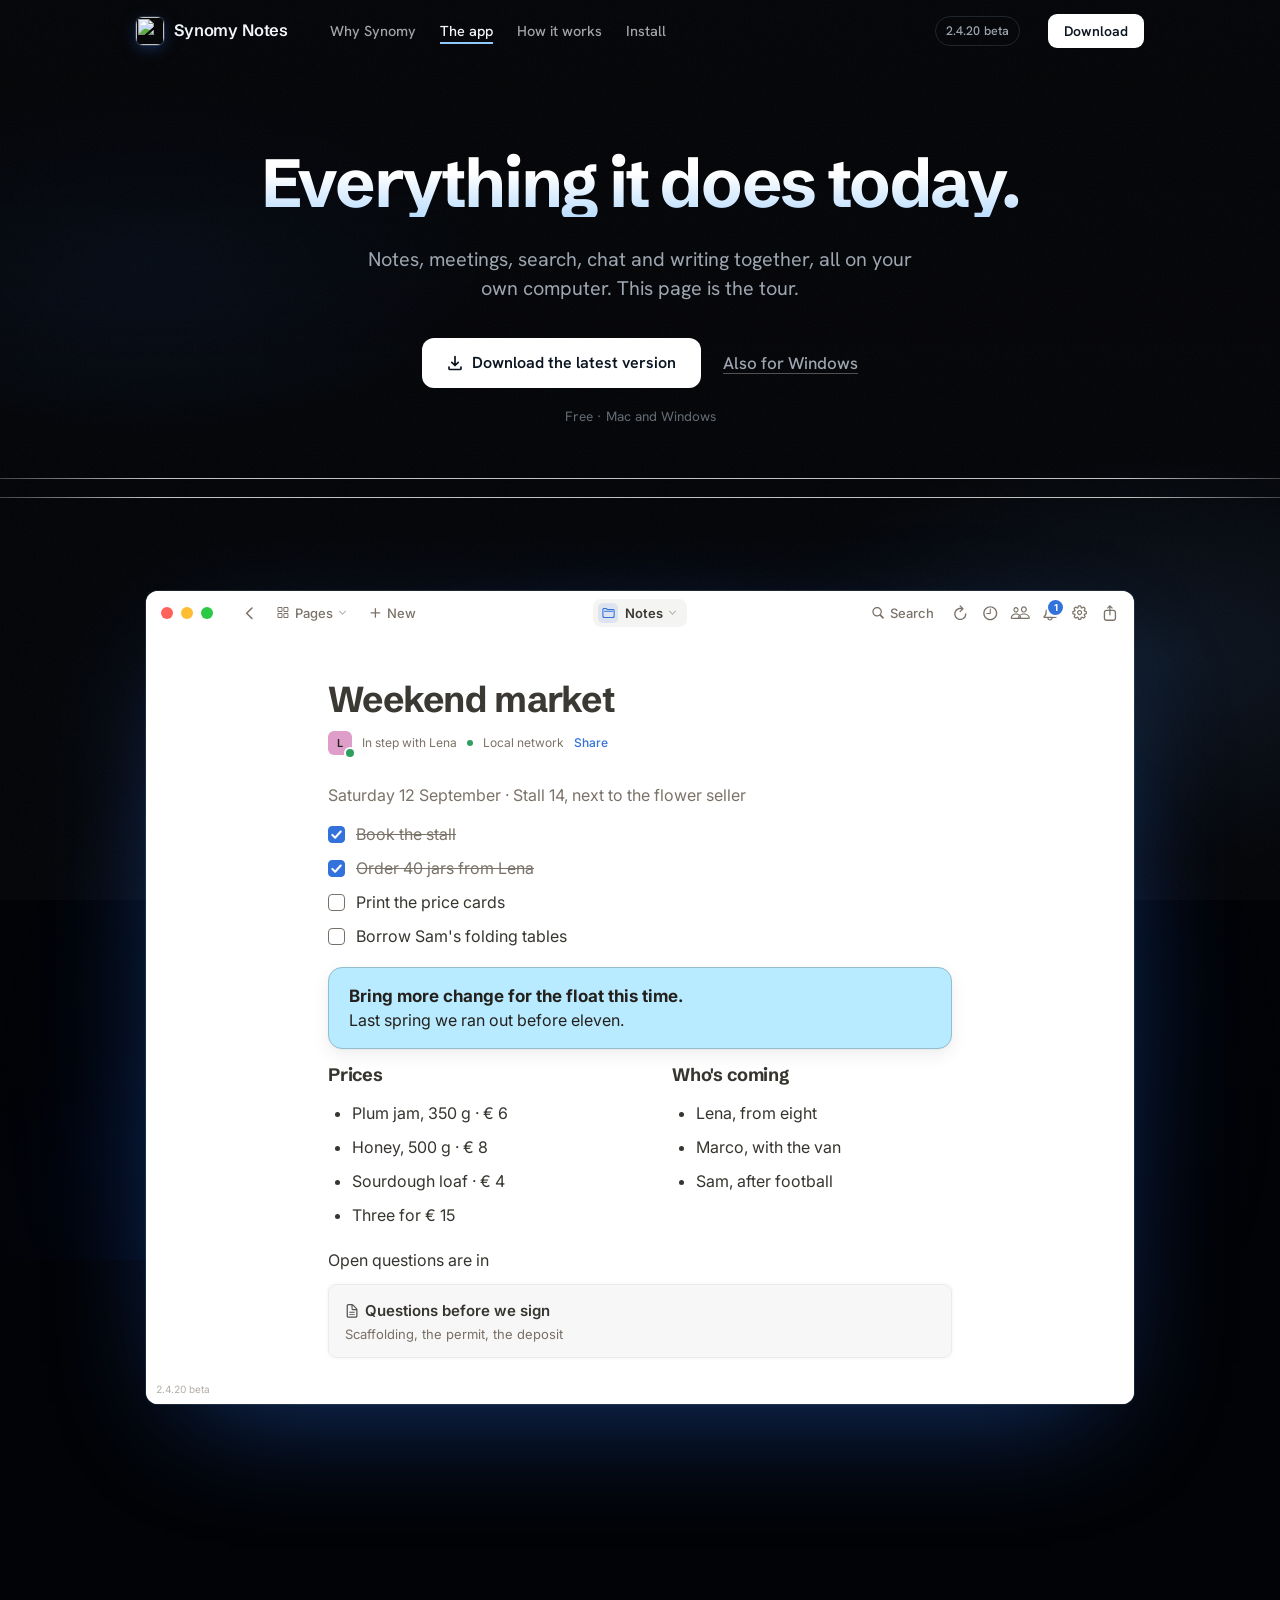
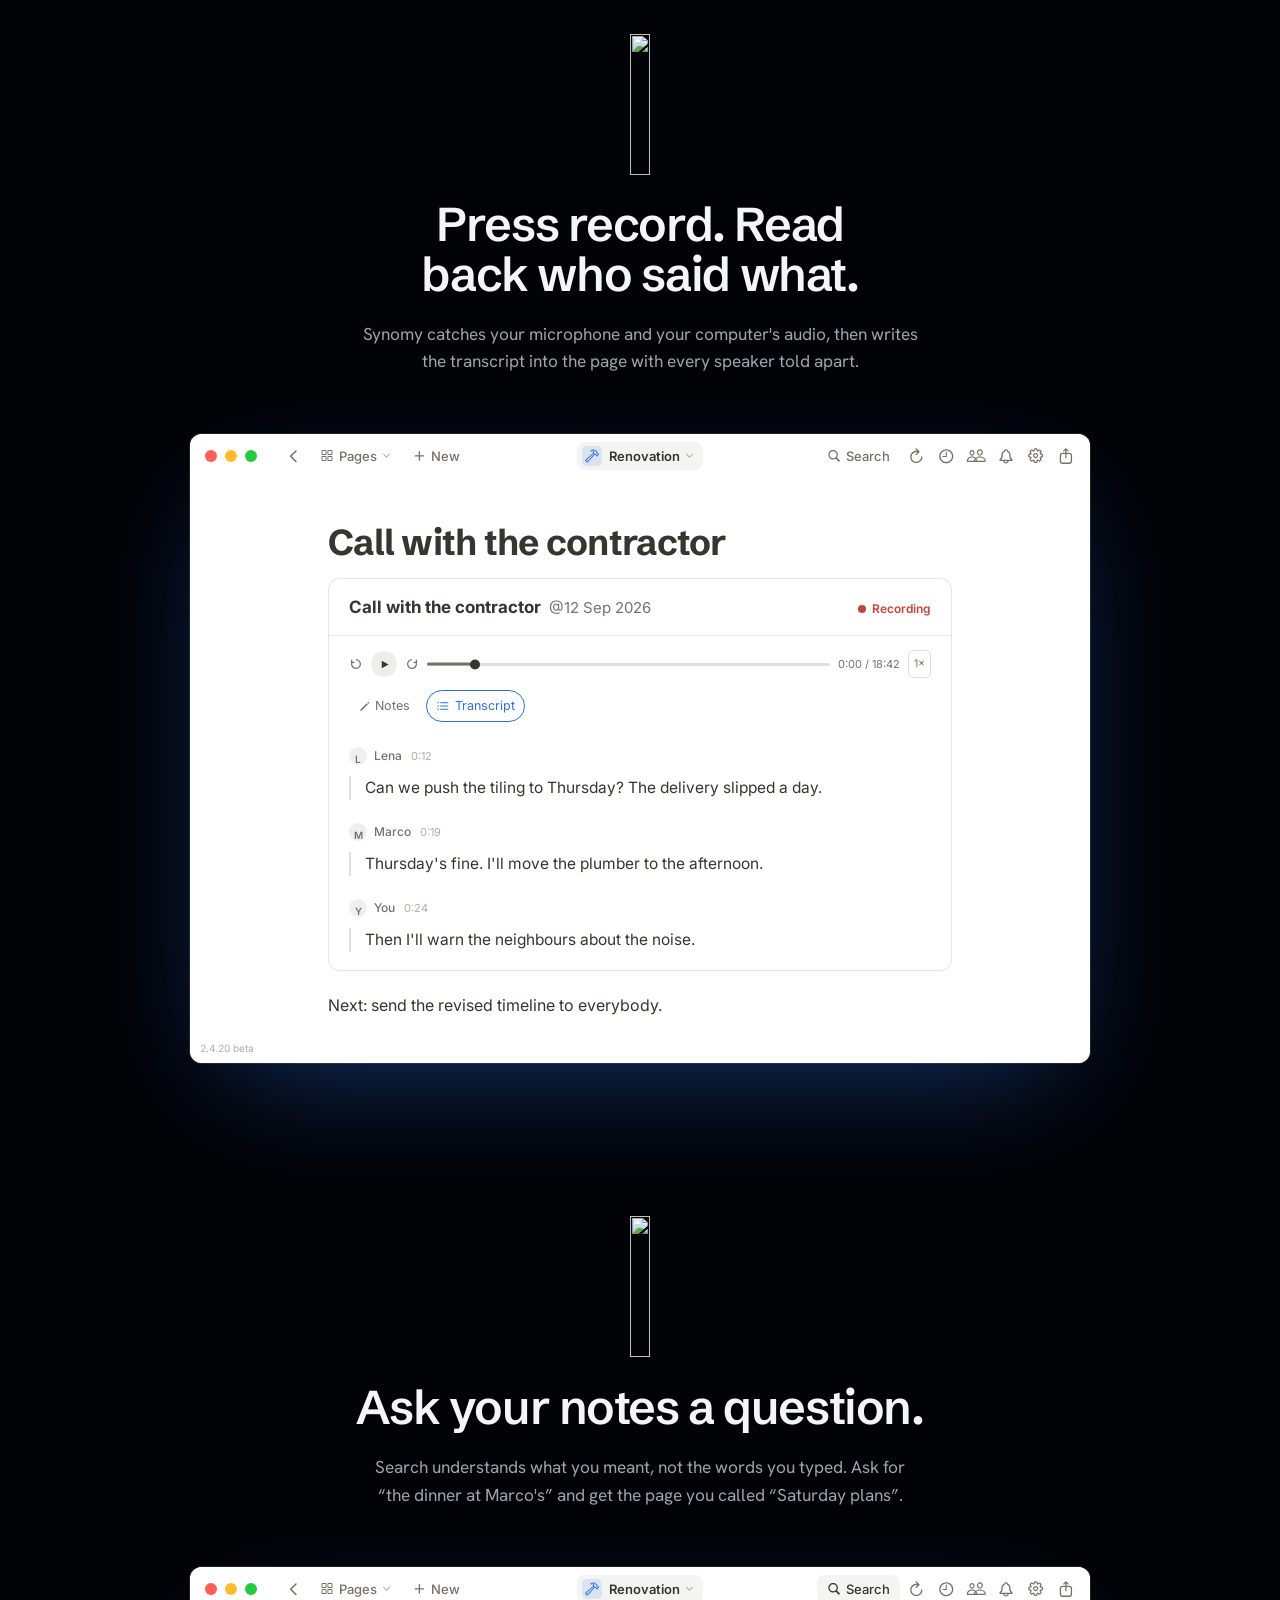
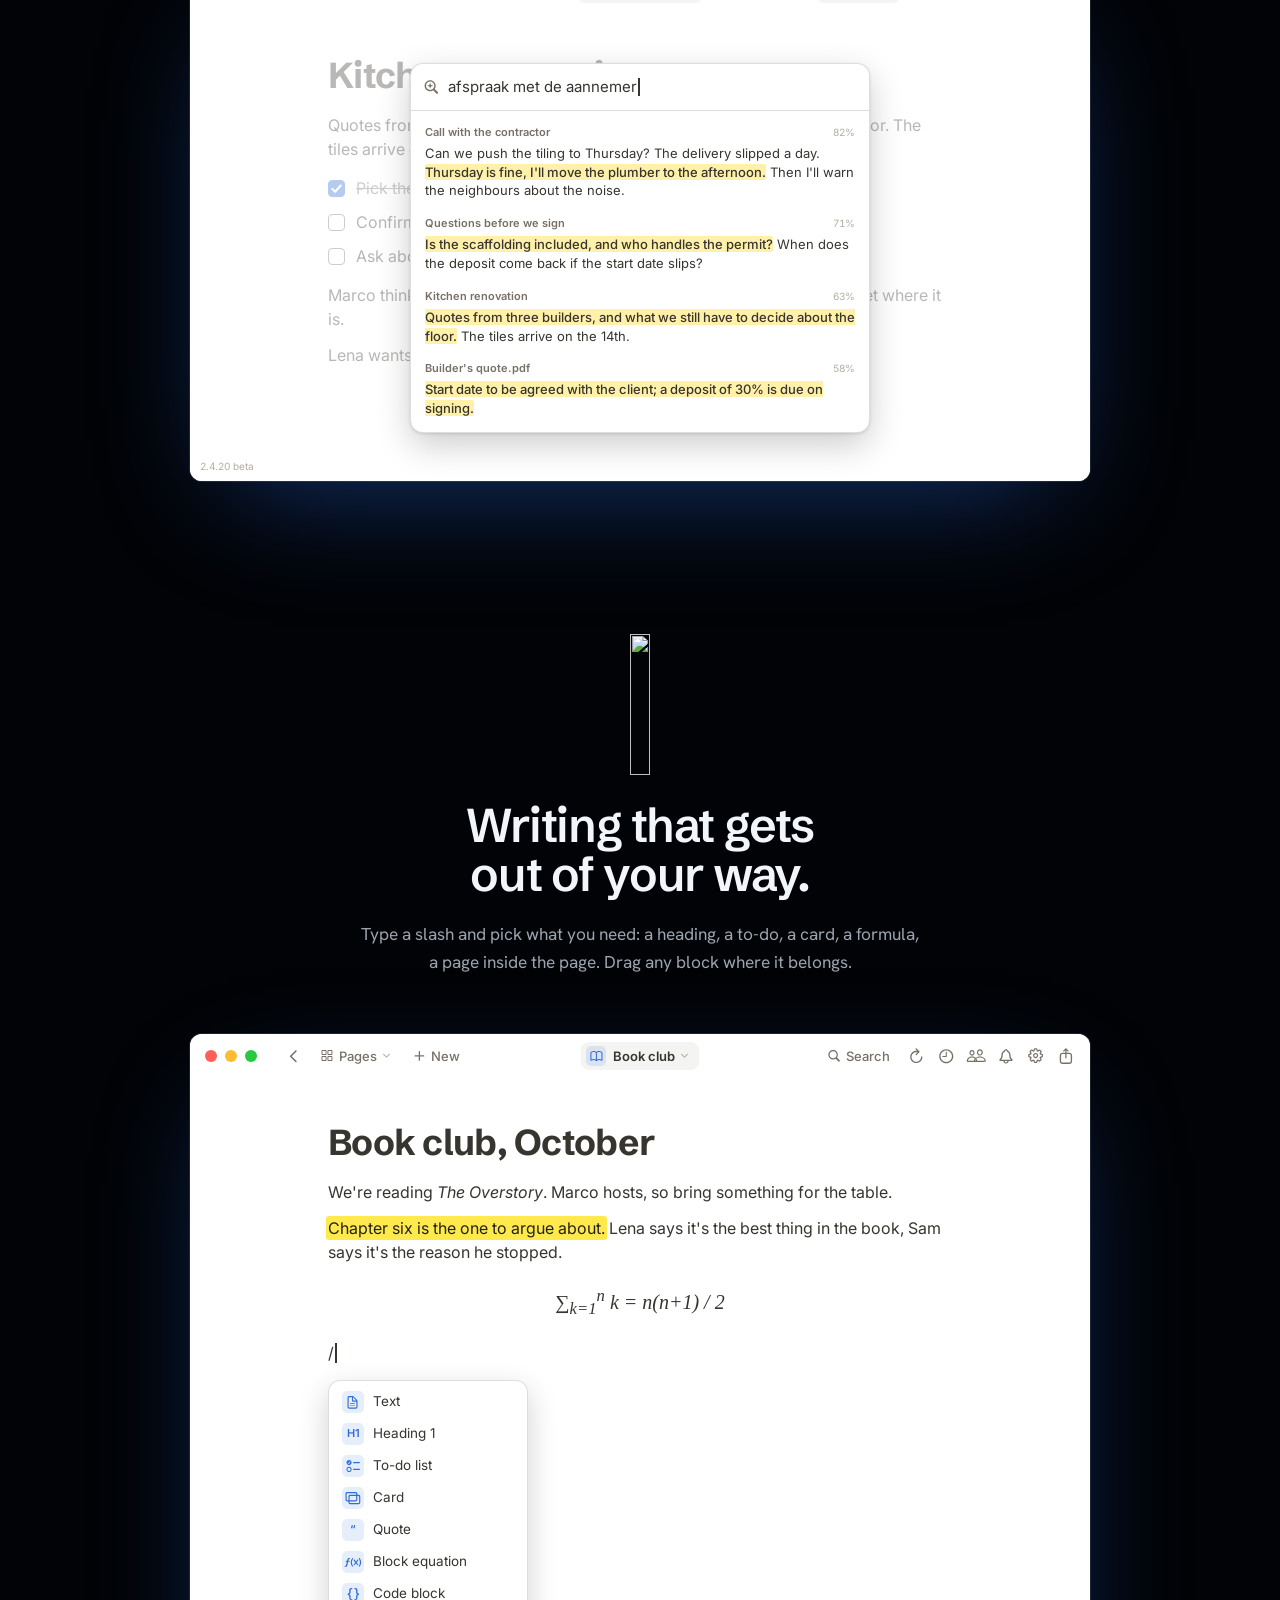
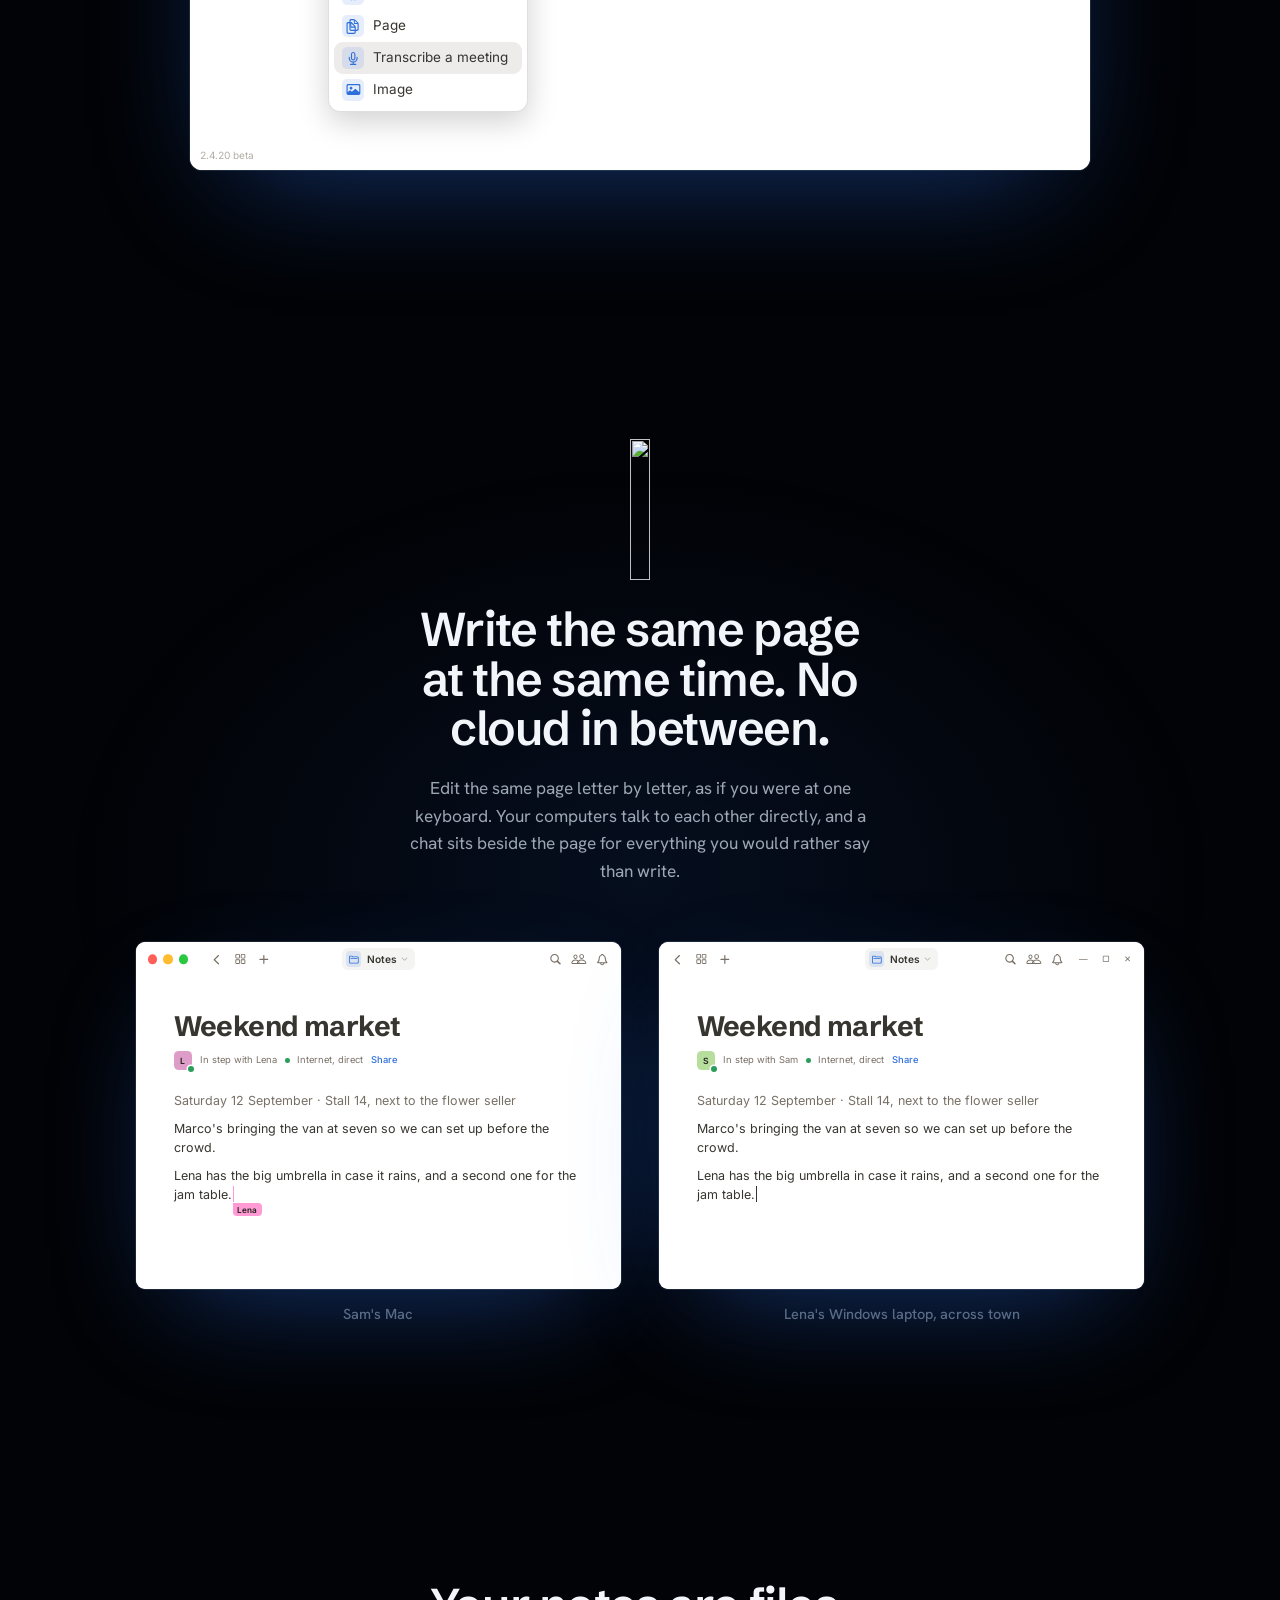
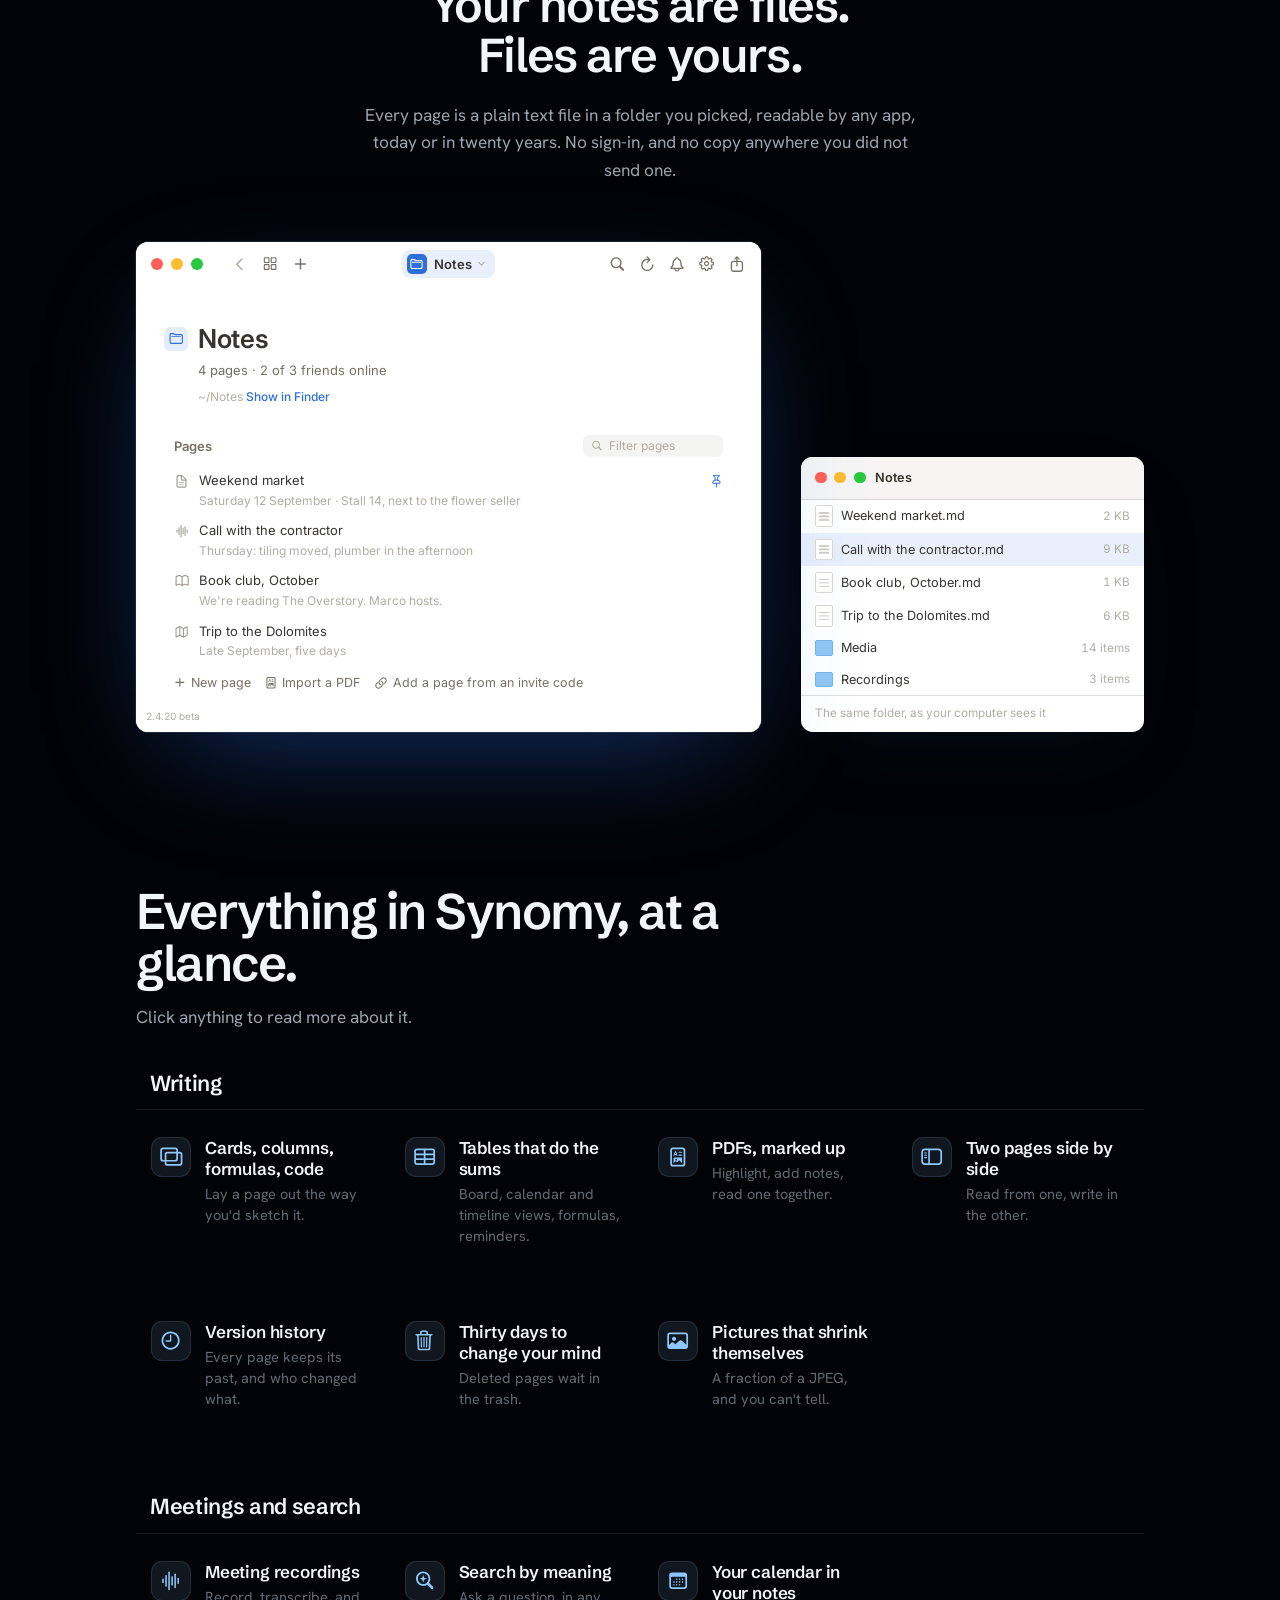
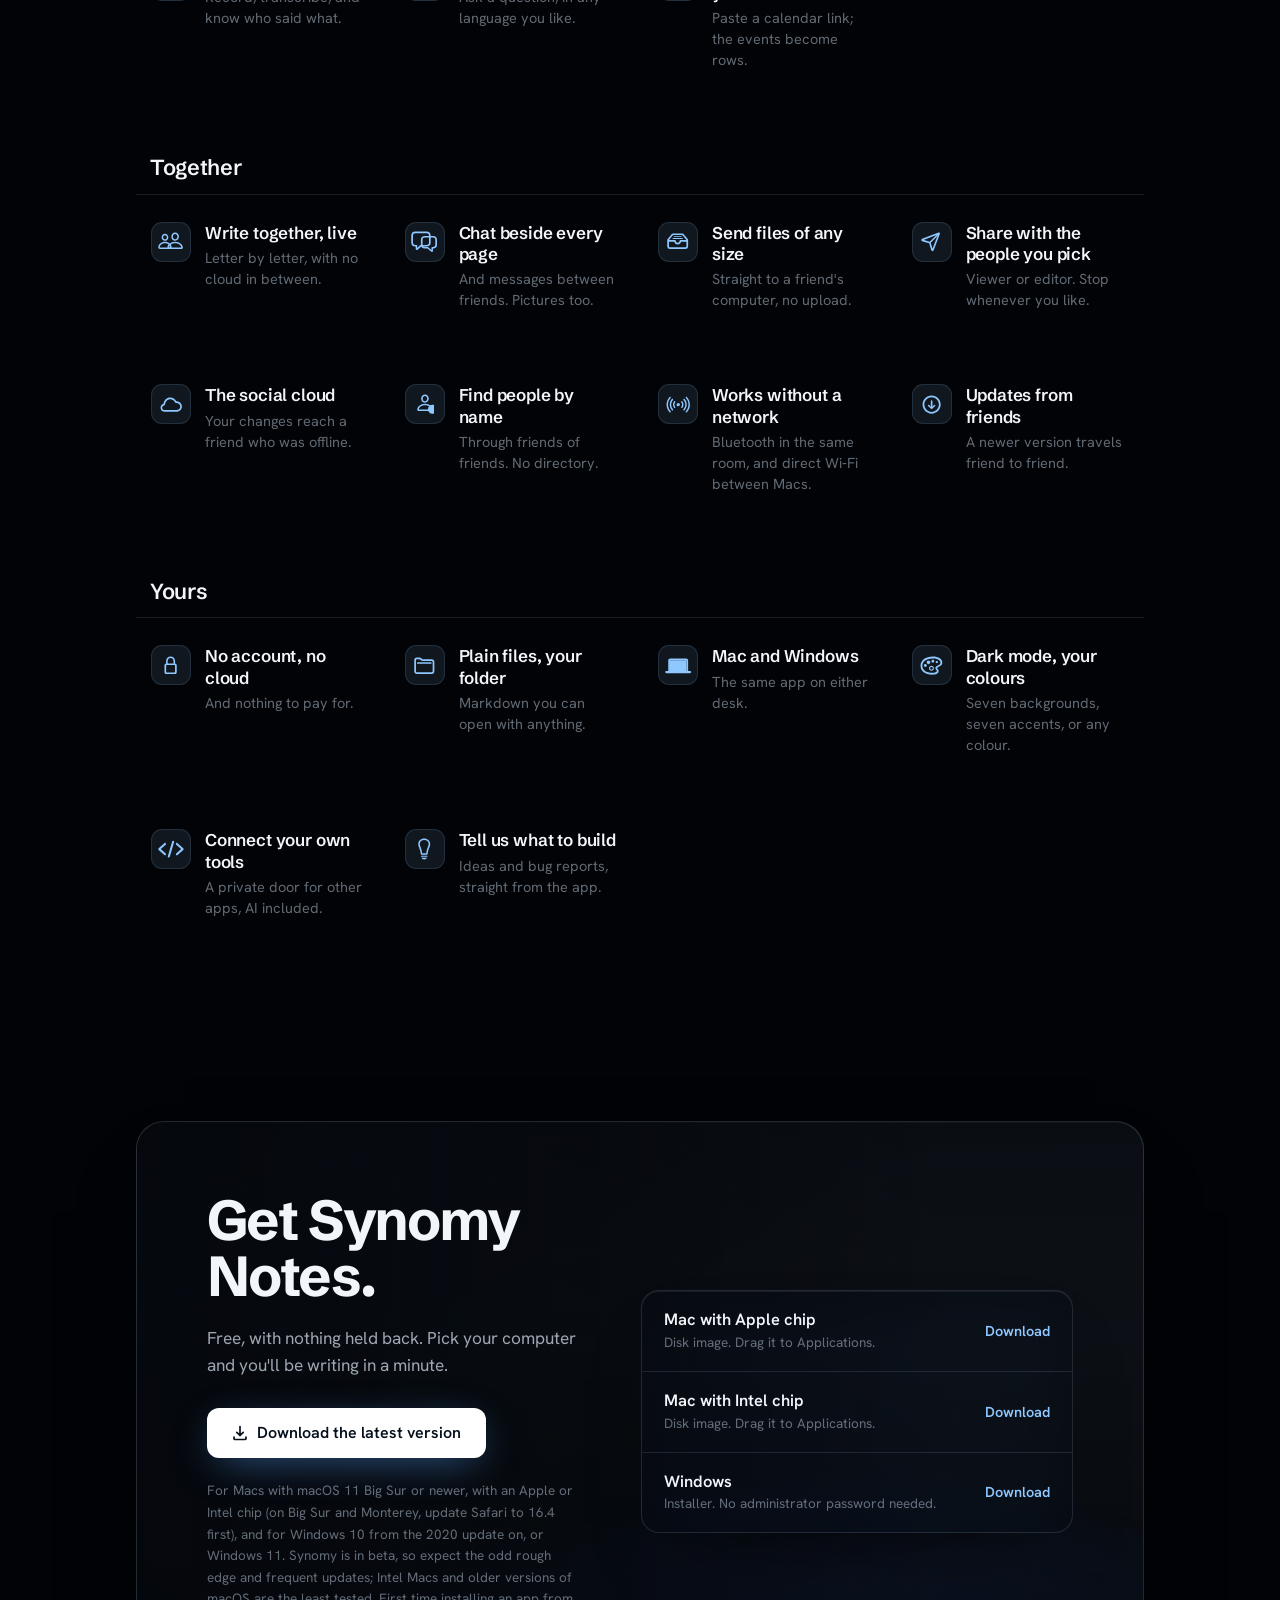
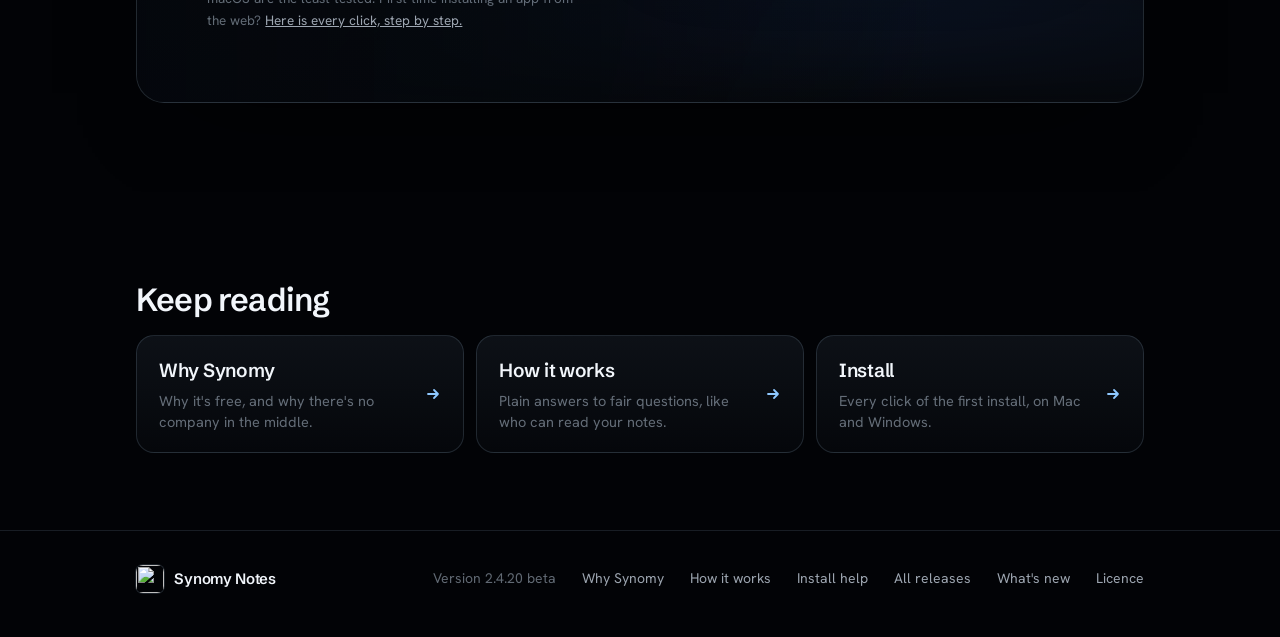
==== commit ecf6036d: "Update the site: Connect your AI guide (unlisted); Word pages and chat gone as in 2.4.24" ====
--- a/app.html
+++ b/app.html
@@ -521,11 +521,10 @@
       <ul class="all-grid">
         <li class="rv" style="--d:0ms"><button class="feat" data-pop="blocks"><span class="g" data-g="rectangle.on.rectangle"></span><div><b>Cards, columns, formulas, code</b> <span>Lay a page out the way you'd sketch it.</span><em class="open">Read more</em></div></button></li>
         <li class="rv" style="--d:30ms"><button class="feat" data-pop="databases"><span class="g" data-g="tablecells"></span><div><b>Tables that do the sums</b> <span>Board, calendar and timeline views, formulas, reminders.</span><em class="open">Read more</em></div></button></li>
-        <li class="rv" style="--d:60ms"><button class="feat" data-pop="word"><span class="g" data-g="doc.text"></span><div><b>Word documents</b> <span>Open a .docx and edit it, with suggestions and comments.</span><em class="open">Read more</em></div></button></li>
-        <li class="rv" style="--d:90ms"><button class="feat" data-pop="pdf"><span class="g" data-g="doc.richtext"></span><div><b>PDFs, marked up</b> <span>Highlight, add notes, read one together.</span><em class="open">Read more</em></div></button></li>
-        <li class="rv" style="--d:120ms"><button class="feat" data-pop="panes"><span class="g" data-g="sidebar.left"></span><div><b>Two pages side by side</b> <span>Read from one, write in the other.</span><em class="open">Read more</em></div></button></li>
-        <li class="rv" style="--d:150ms"><button class="feat" data-pop="history"><span class="g" data-g="clock"></span><div><b>Version history</b> <span>Every page keeps its past, and who changed what.</span><em class="open">Read more</em></div></button></li>
-        <li class="rv" style="--d:180ms"><button class="feat" data-pop="trash"><span class="g" data-g="trash"></span><div><b>Thirty days to change your mind</b> <span>Deleted pages wait in the trash.</span><em class="open">Read more</em></div></button></li>
+        <li class="rv" style="--d:60ms"><button class="feat" data-pop="pdf"><span class="g" data-g="doc.richtext"></span><div><b>PDFs, marked up</b> <span>Highlight, add notes, read one together.</span><em class="open">Read more</em></div></button></li>
+        <li class="rv" style="--d:90ms"><button class="feat" data-pop="panes"><span class="g" data-g="sidebar.left"></span><div><b>Two pages side by side</b> <span>Read from one, write in the other.</span><em class="open">Read more</em></div></button></li>
+        <li class="rv" style="--d:120ms"><button class="feat" data-pop="history"><span class="g" data-g="clock"></span><div><b>Version history</b> <span>Every page keeps its past, and who changed what.</span><em class="open">Read more</em></div></button></li>
+        <li class="rv" style="--d:150ms"><button class="feat" data-pop="trash"><span class="g" data-g="trash"></span><div><b>Thirty days to change your mind</b> <span>Deleted pages wait in the trash.</span><em class="open">Read more</em></div></button></li>
         <li class="rv" style="--d:210ms"><button class="feat" data-pop="pictures"><span class="g" data-g="photo"></span><div><b>Pictures that shrink themselves</b> <span>A fraction of a JPEG, and you can't tell.</span><em class="open">Read more</em></div></button></li>
       </ul>
       <h3 class="all-group rv">Meetings and search</h3>
@@ -642,7 +641,7 @@
 <template id="tpl-search">
   <div class="pop-head"><span class="g" data-g="sparkle.magnifyingglass"></span><div><h3 id="pop-title">Search that knows what you meant.</h3><p class="kicker">A question in, the sentence that answers it out.</p></div></div>
   <div class="pop-body">
-    <p>Ask for “the dinner at Marco’s” and get the page you called “Saturday plans”. Ask in Dutch, find the English note. Your pages, PDFs and Word documents are read on your own computer, and what search learns about them never leaves it.</p>
+    <p>Ask for “the dinner at Marco’s” and get the page you called “Saturday plans”. Ask in Dutch, find the English note. Your pages and PDFs are read on your own computer, and what search learns about them never leaves it.</p>
     <ul class="facts">
       <li><b>Any</b> <span>language you like to ask in</span></li>
       <li><b>0</b> <span>notes sent anywhere</span></li>
@@ -793,14 +792,6 @@
   </div>
 </template>
 
-<template id="tpl-word">
-  <div class="pop-head"><span class="g" data-g="doc.text"></span><div><h3 id="pop-title">Word documents, without Word.</h3><p class="kicker">Open a .docx and edit it inside your notes.</p></div></div>
-  <div class="pop-body">
-    <p>Put a Word document in your folder and it opens as a page. Edit it together, suggest changes and leave comments the way you would in Word, then accept or reject them one by one. It stays a .docx, so whoever gets it back gets a Word file.</p>
-    <p class="fine">Spelling is checked in the language you pick.</p>
-  </div>
-</template>
-
 <template id="tpl-trash">
   <div class="pop-head"><span class="g" data-g="trash"></span><div><h3 id="pop-title">Deleted is not gone, for thirty days.</h3><p class="kicker">A trash for pages, and Undo right after.</p></div></div>
   <div class="pop-body">
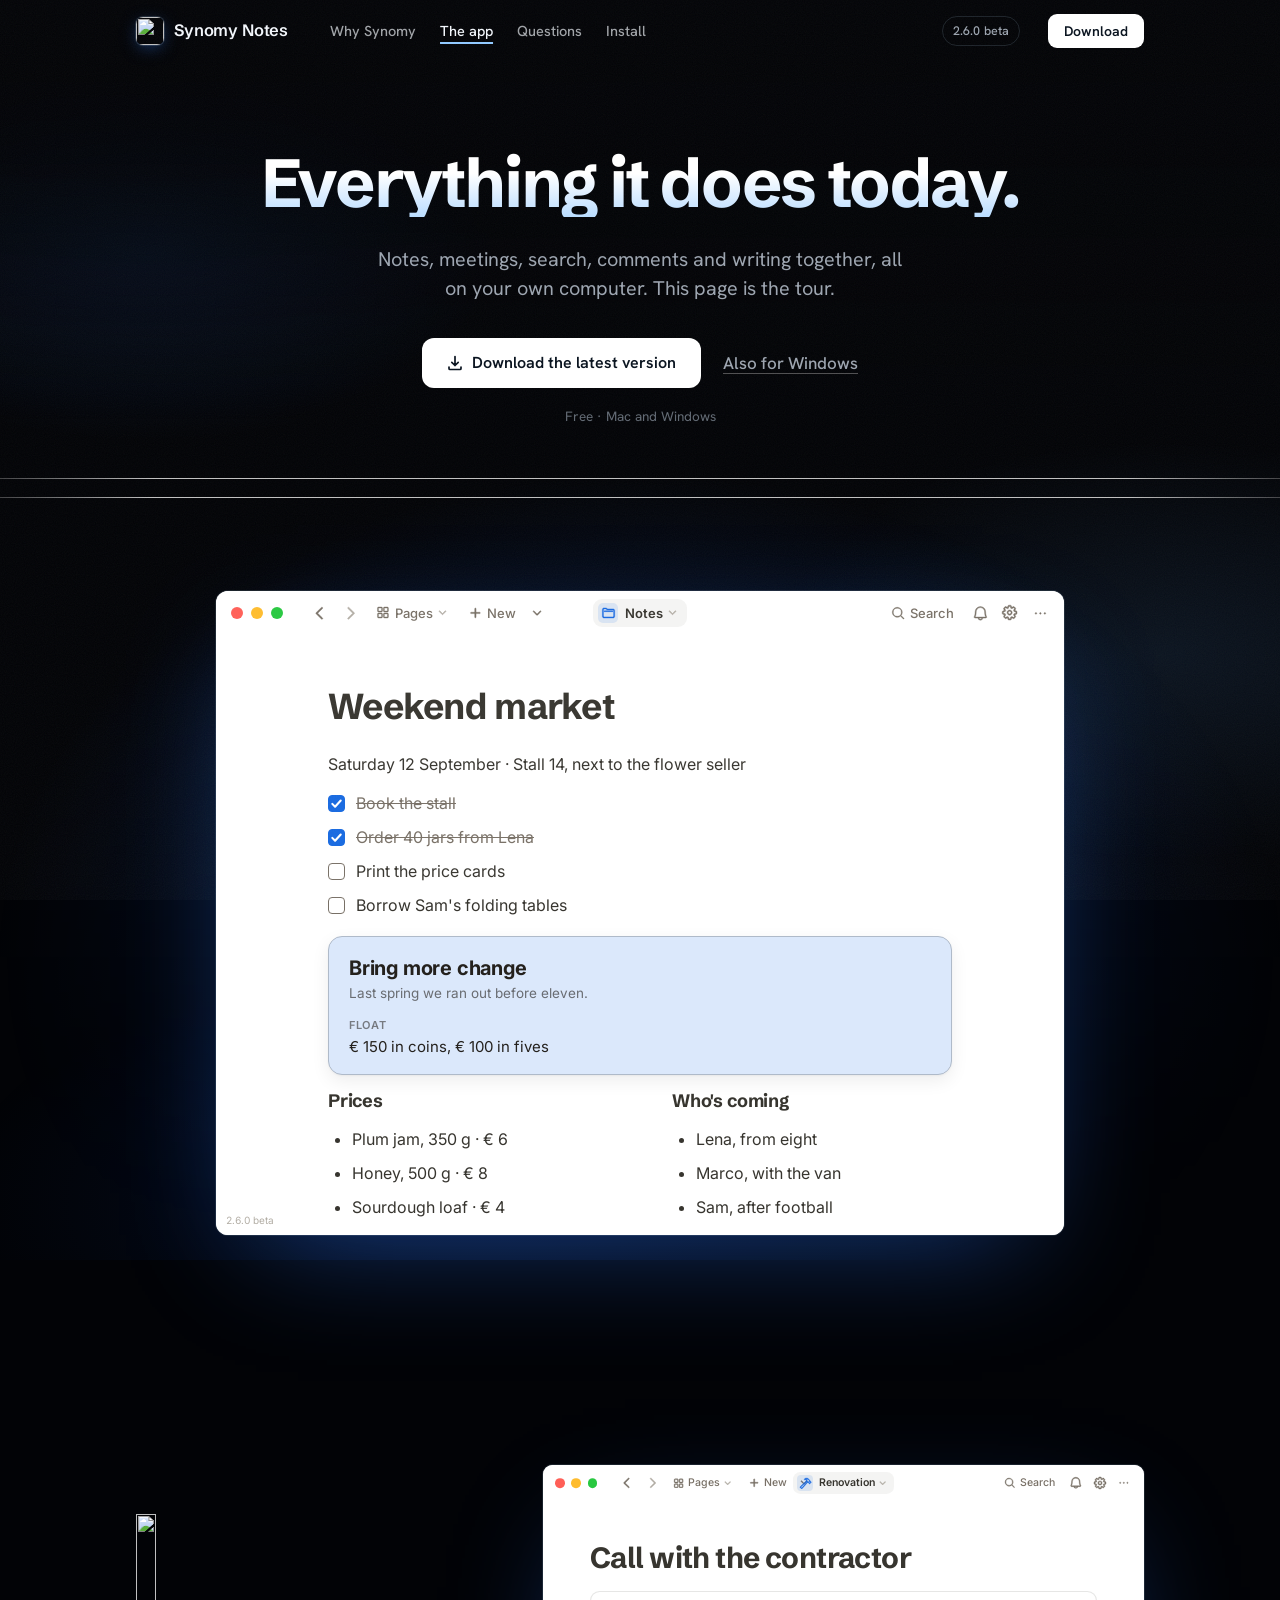
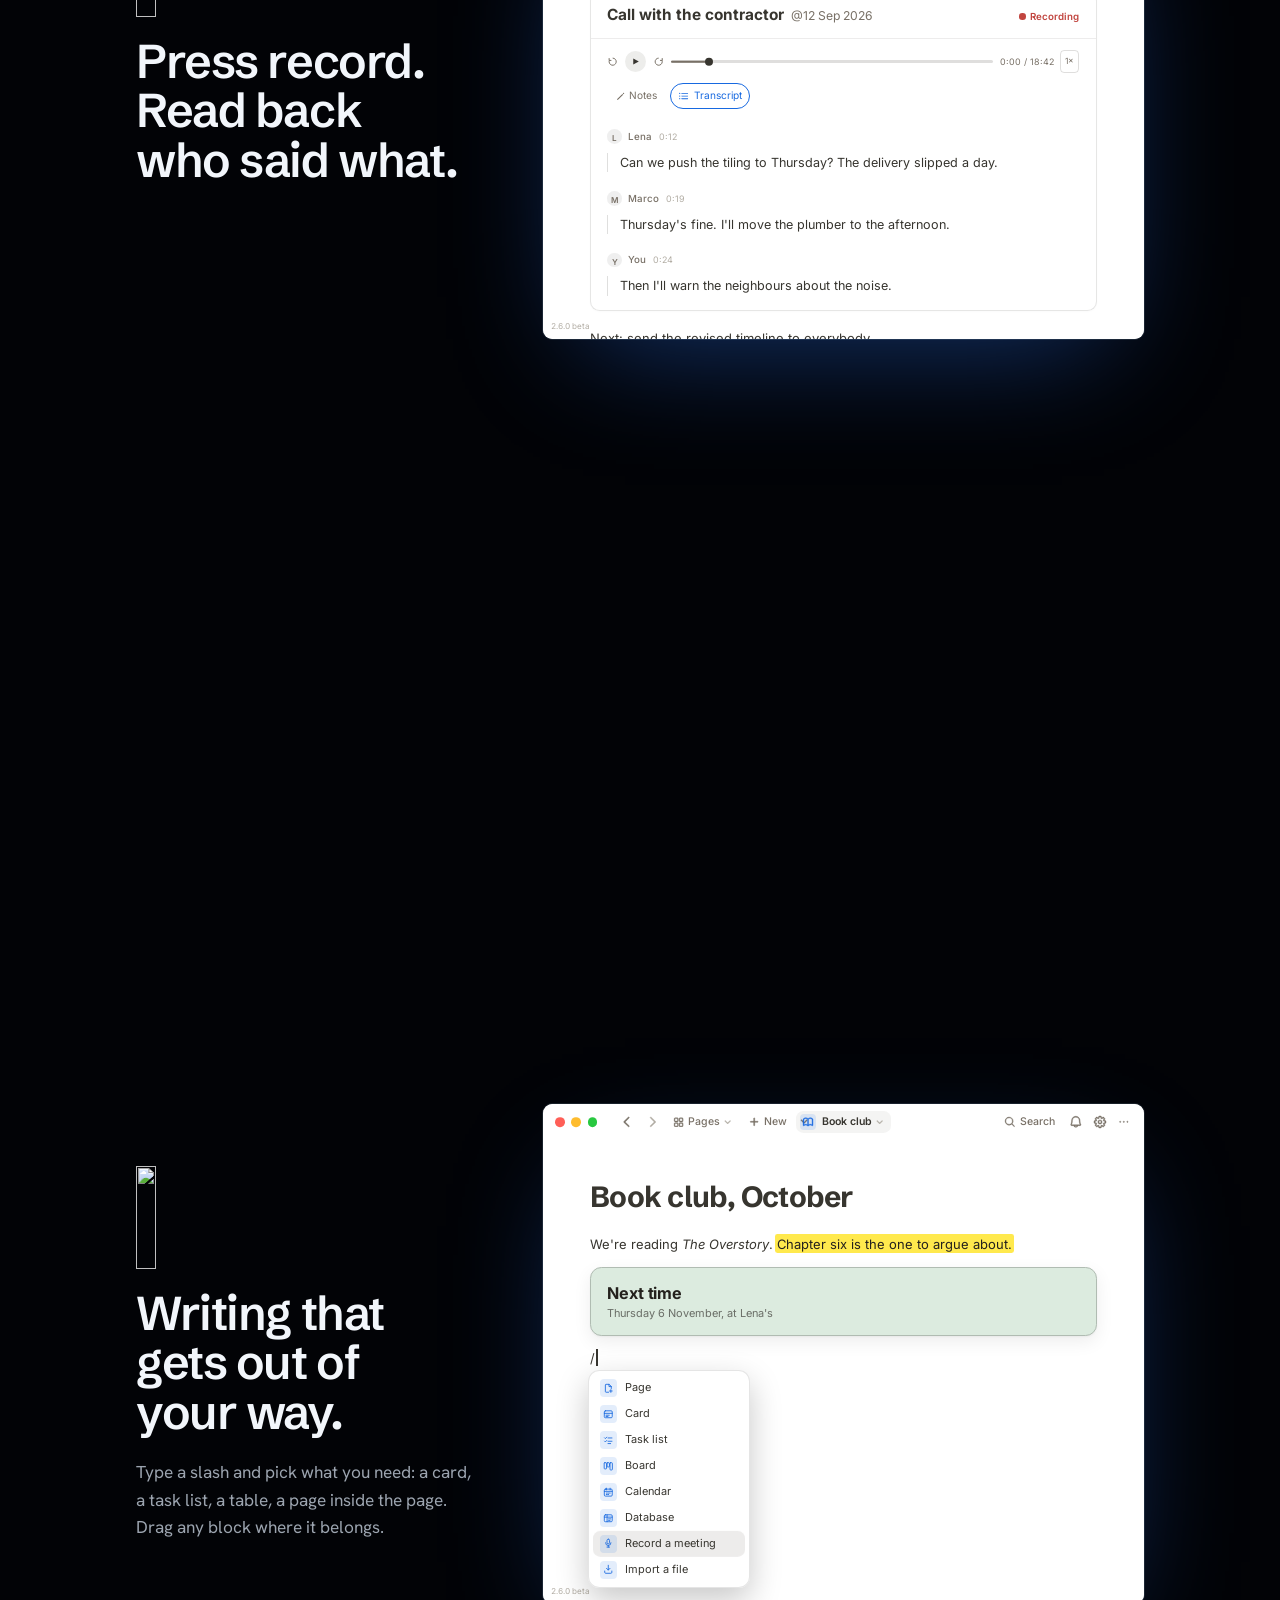
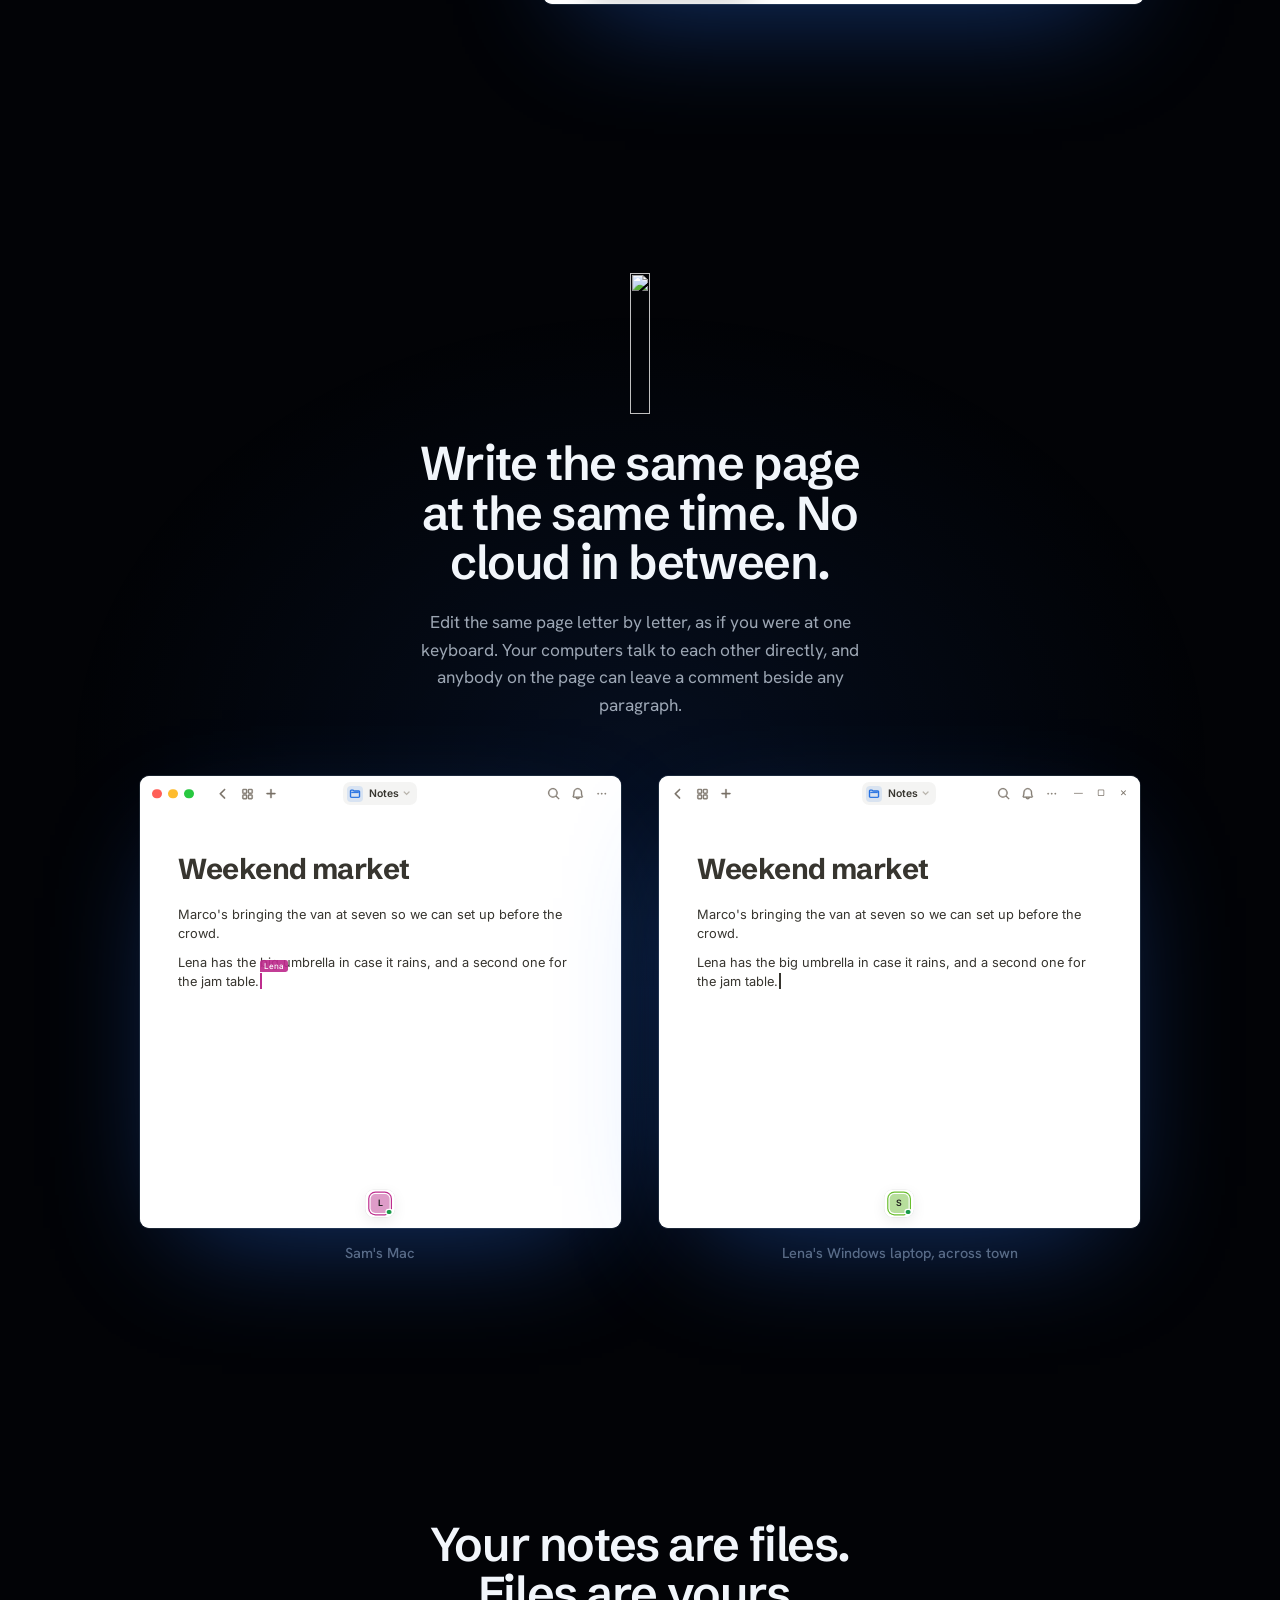
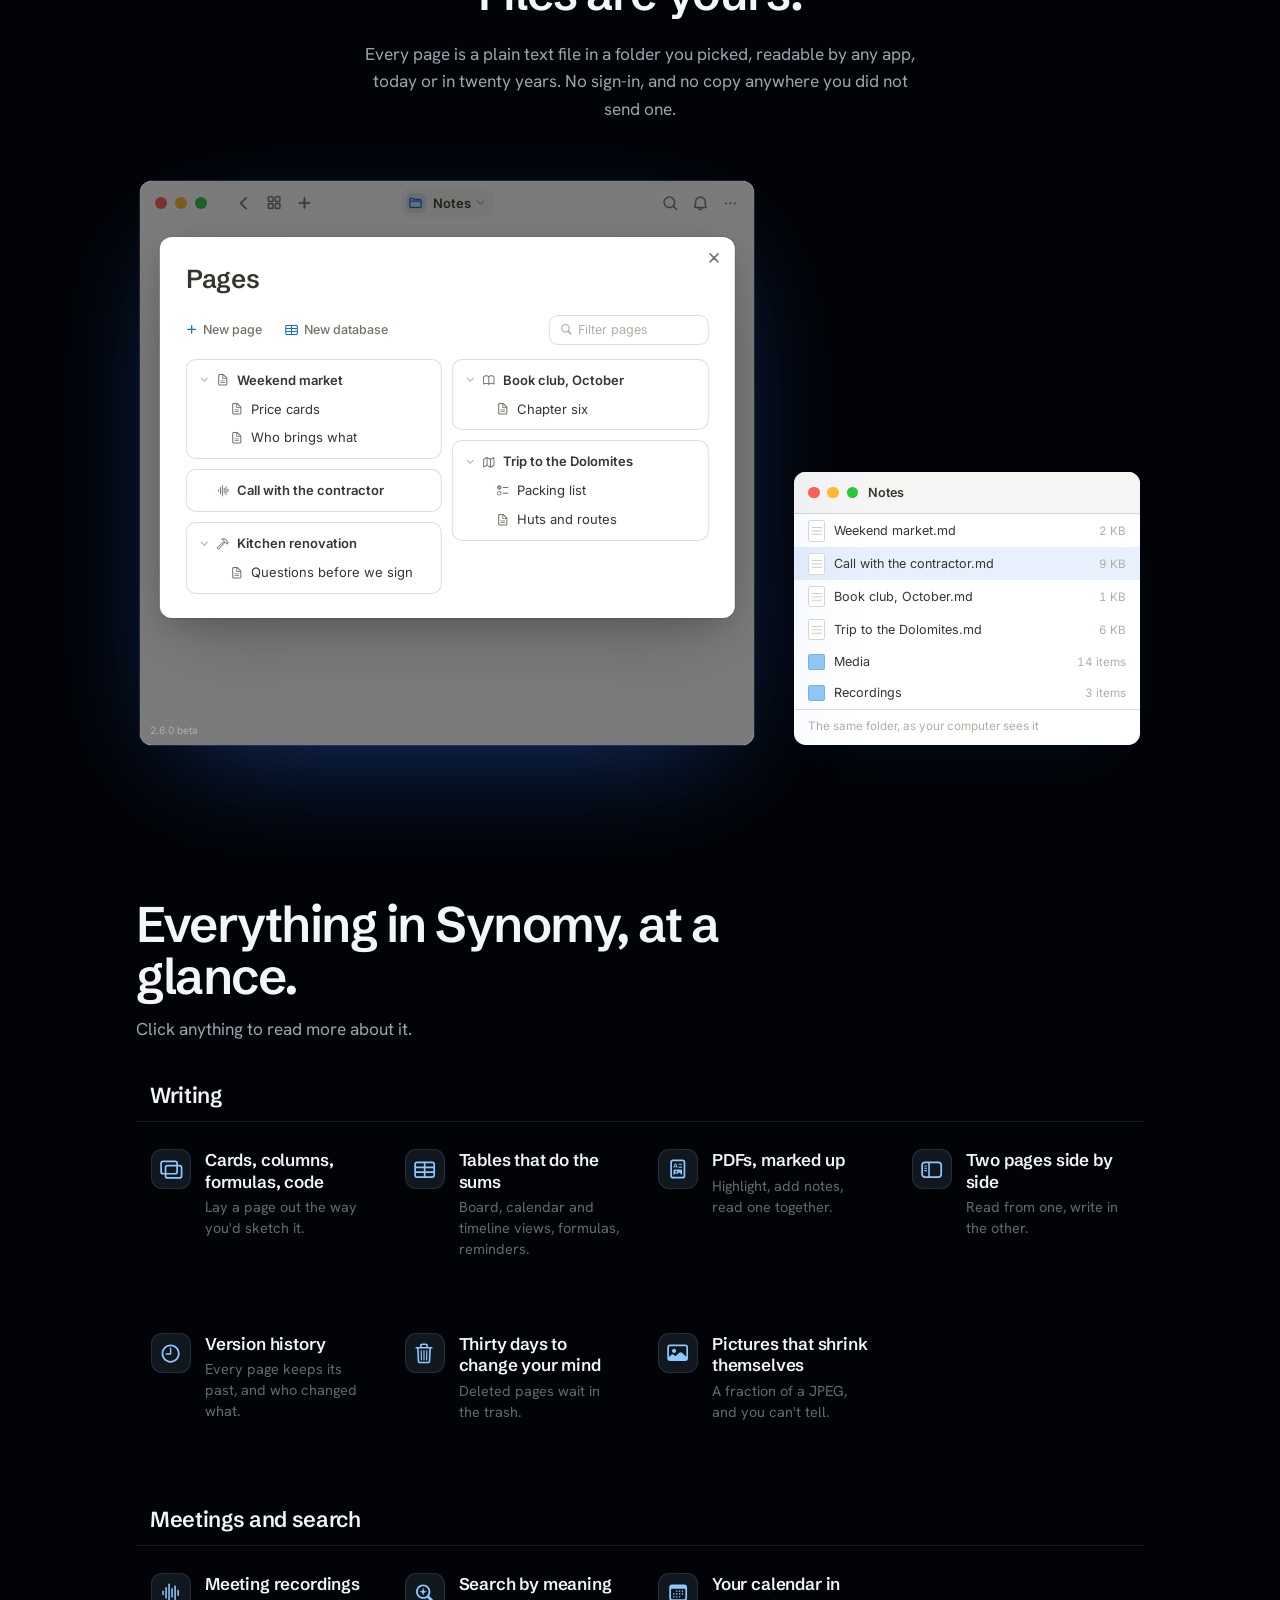
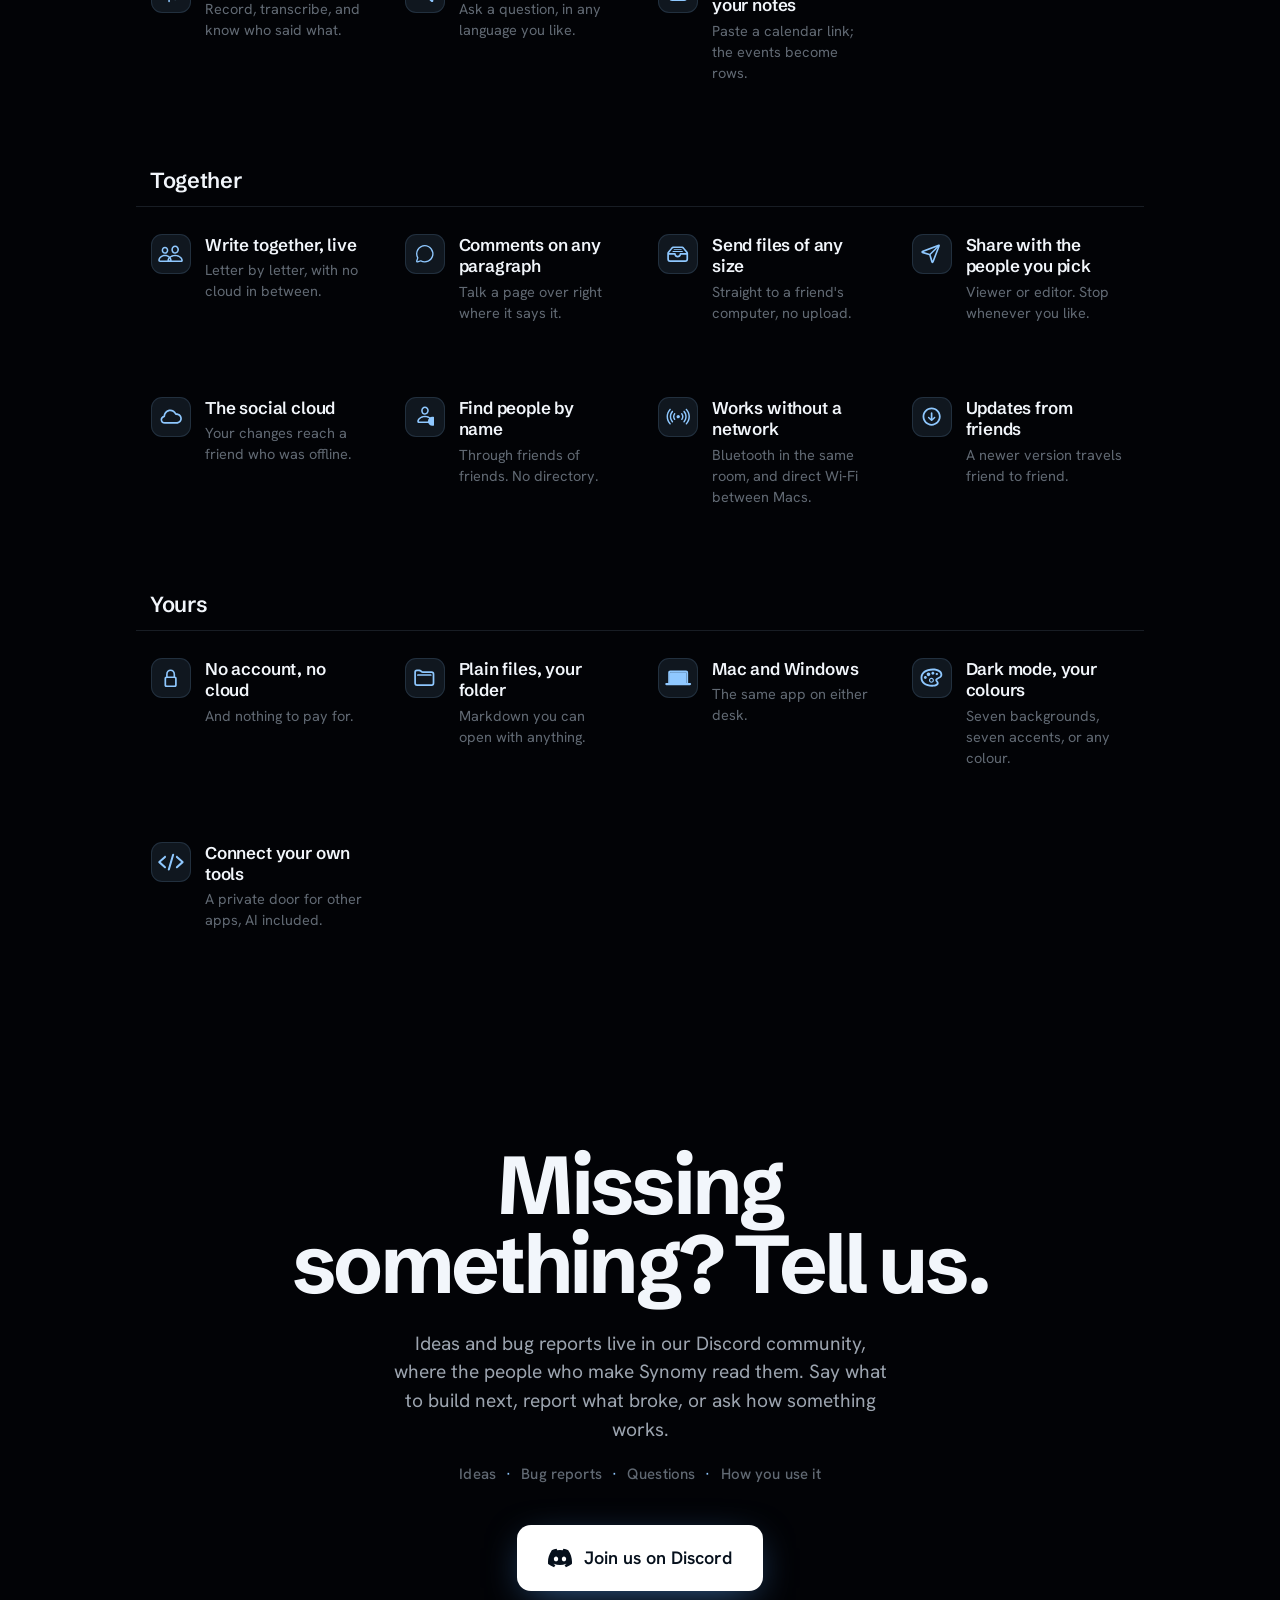
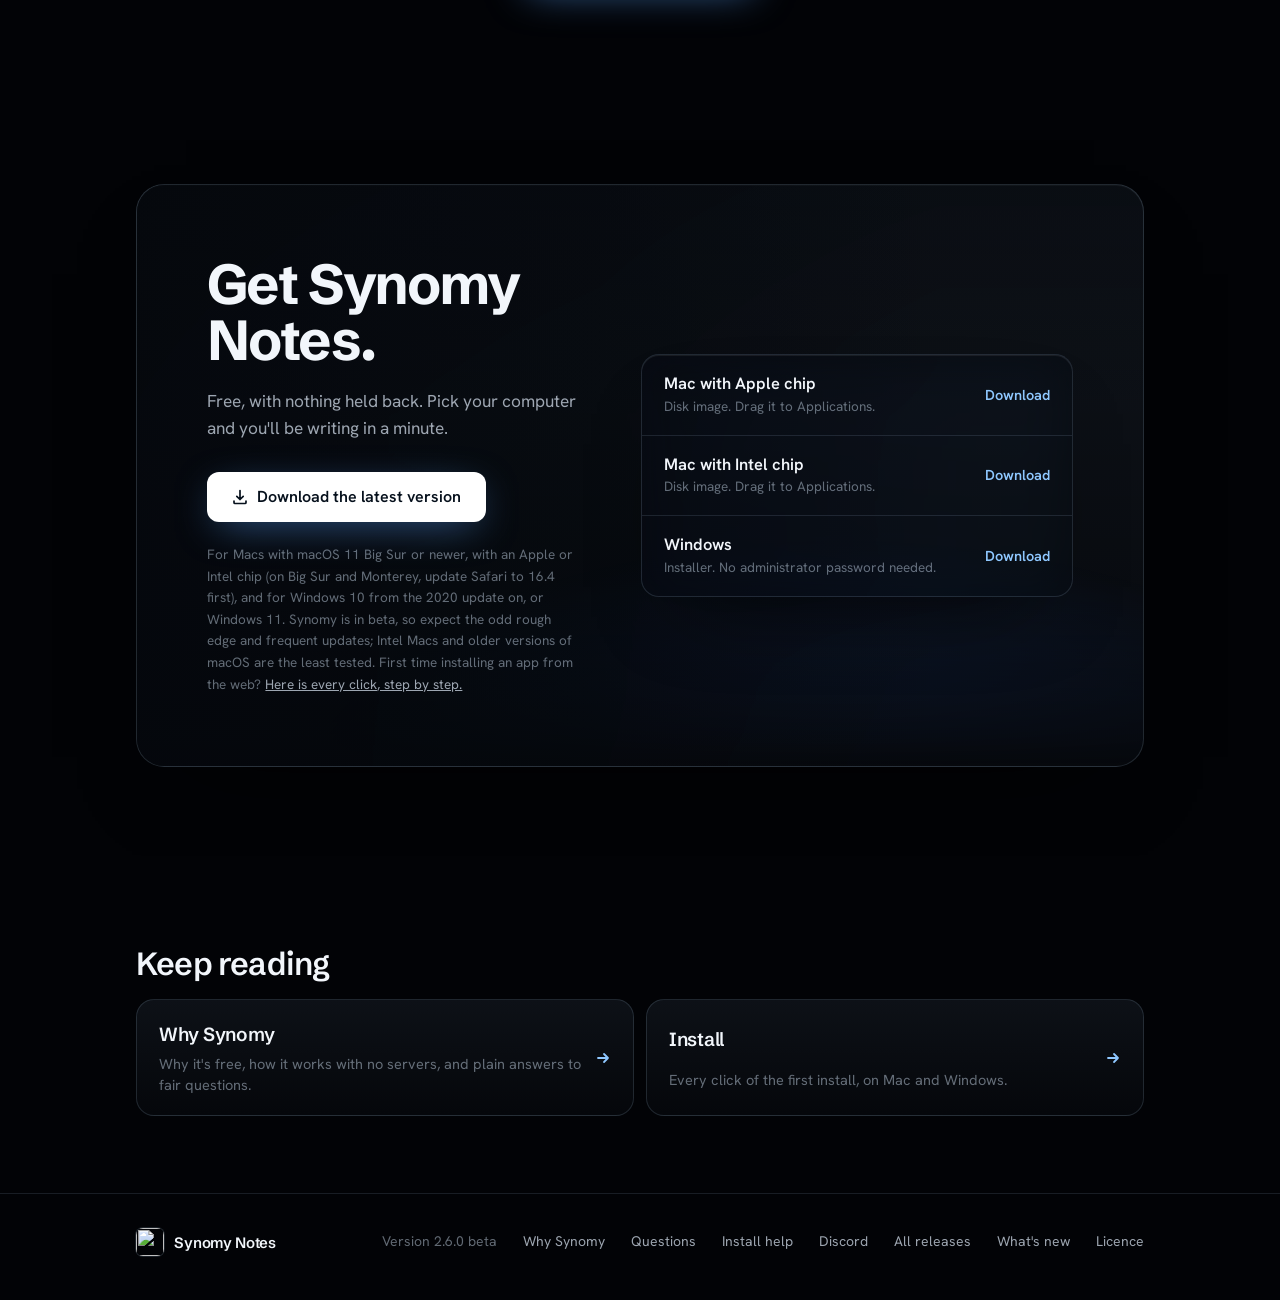
==== commit 78b39eef: "Update the site: why and how on one page with a Q&A, app previews redrawn to 2.6.0, the Discord comm" ====
--- a/app.html
+++ b/app.html
@@ -4,7 +4,7 @@
 <meta charset="utf-8">
 <meta name="viewport" content="width=device-width, initial-scale=1">
 <title>The app: everything Synomy Notes does today</title>
-<meta name="description" content="What Synomy Notes does today, on Mac and Windows: it records and transcribes meetings, searches your notes by meaning, lets you write a page together with a friend, and chat and send files with no cloud in between. No account, nothing to pay.">
+<meta name="description" content="What Synomy Notes does today, on Mac and Windows: it records and transcribes meetings, searches your notes by meaning, lets you write a page together with a friend, comment beside any paragraph and send files, with no cloud in between. No account, nothing to pay.">
 
 <meta property="og:title" content="Synomy Notes: the app">
 <meta property="og:description" content="Record the meeting. Find it again by what you meant. Write together. Everything on your own computer.">
@@ -22,7 +22,7 @@
 <link rel="preconnect" href="https://fonts.googleapis.com">
 <link rel="preconnect" href="https://fonts.gstatic.com" crossorigin>
 <link href="https://fonts.googleapis.com/css2?family=Schibsted+Grotesk:wght@500;600;700&family=Hanken+Grotesk:wght@400;500;600&family=Inter:wght@400;500;600;700&display=swap" rel="stylesheet">
-<link rel="stylesheet" href="assets/site.css?v=e9ca61b6">
+<link rel="stylesheet" href="assets/site.css?v=75a333ee">
 <script>document.documentElement.className += ' js';</script>
 
 <style>
@@ -32,19 +32,19 @@
    of cloud at its sides. */
 .hero.plain .range { margin-bottom: calc(min(1600px, 112vw) * -.2); }
 @media (max-width: 640px) { .hero.plain { --range-w: 210vw; } .hero.plain .range { margin-bottom: -30vw; } }
-.hero.plain .hero-shot { margin-top: 0; }
 .hero.plain .hero-h { text-shadow: none; font-size: clamp(36px, 5.4vw, 68px); }
 .hero.plain .hero-lede { color: var(--ink-2); text-shadow: none; }
-.hero.plain .hero-lede a { color: var(--ink); text-underline-offset: 4px; text-decoration-thickness: 1px; text-decoration-color: rgba(255, 255, 255, .35); }
-.hero.plain .hero-lede a:hover { text-decoration-color: currentColor; }
 .hero.plain .hero-meta { color: var(--ink-3); }
 .hero.plain .btn-text { color: var(--ink-2); text-decoration-color: rgba(255, 255, 255, .3); }
 .hero.plain .shot-move { box-shadow: none; }
 .hero.plain .shot-fade { display: none; }
-/* ---- the hero window: one page, standing still ---- */
-.hero .app { --w: 1100; }
-.hero .a-desk { min-height: calc(var(--u) * 560); }
-.hero .e-cur { display: none; }
+/* ---- the hero window: one page, standing still, smaller than the screen ----
+   It used to fill the column at 1100 app pixels and read as a screenshot to
+   squint at; at about 900 it is a window you look at. Its height is a window's
+   too: the page runs on below the edge, as a page does. */
+.hero.plain .hero-shot { margin-top: 0; max-width: 960px; }
+.hero .app { --w: 1040; }
+.hero .a-desk { height: calc(var(--u) * 600); }
 
 /* ---- vignettes that play once when they scroll in ---- */
 .type .w { opacity: 0; }
@@ -52,8 +52,11 @@
 @keyframes wordin { to { opacity: 1; } }
 @keyframes riseIn { from { opacity: 0; transform: translateY(calc(var(--u) * 6)); } to { opacity: 1; transform: none; } }
 
+/* The windows beside their text are drawn 740 app pixels wide: about 600 on a laptop. */
+.pair .app { --w: 740; }
+
 /* Meetings: the capsule records, then transcribes, then the words land in the page. */
-.meet-vis .a-desk { min-height: calc(var(--u) * 510); }
+.meet-vis .a-desk { height: calc(var(--u) * 540); }
 .meet-vis .m-bar.rec, .meet-vis .m-bar.job { opacity: 0; }
 .meet-vis.is-in .m-bar.rec { animation: showhide 5.2s steps(1) .2s both; }
 .meet-vis.is-in .m-bar.job { animation: showhide 3.4s steps(1) 5.3s both; }
@@ -74,10 +77,10 @@
 .meet-vis .e-meet .mh .live::before { content: ""; width: calc(var(--u) * 8); height: calc(var(--u) * 8); border-radius: 50%; background: var(--a-danger); }
 .meet-vis.is-in .e-meet .mh .live { animation: showhide 8.4s steps(1) both; }
 
-/* Search: the question is typed, the answers arrive. */
-.srch-vis .a-desk { min-height: calc(var(--u) * 470); }
-.srch-vis .s-pop { right: auto; left: 50%; transform: translateX(-50%); top: calc(var(--u) * 52); height: auto; max-height: calc(var(--u) * 420); }
-.srch-vis .under { opacity: .35; filter: blur(.5px); }
+/* Search: the question is typed, the answers arrive. The panel hangs under the
+   Search button, right-aligned with it, as chrome.js anchors it. */
+.srch-vis .a-desk { height: calc(var(--u) * 480); }
+.srch-vis .s-pop { left: auto; right: calc(var(--u) * 100); top: calc(var(--u) * 50); height: auto; max-height: calc(var(--u) * 420); }
 .srch-vis .s-field .c { opacity: 0; }
 .srch-vis.is-in .s-field .c { animation: wordin .05s linear both; animation-delay: calc(.5s + var(--i) * 55ms); }
 .srch-vis .s-field .cur { width: 2px; height: calc(var(--u) * 18); background: var(--a-text); display: inline-block; margin-left: 1px; animation: blink 1s steps(1) infinite; }
@@ -87,9 +90,10 @@
 .srch-vis.is-in .s-status { animation: gone .01s linear 2.3s both; }
 @keyframes gone { to { opacity: 0; } }
 
-/* Writing: the slash menu, and the highlight walking down it. */
-.write-vis .a-desk { min-height: calc(var(--u) * 692); }
-.write-vis .sl-menu { left: calc(50% - var(--u) * 312); top: calc(var(--u) * 302); opacity: 0; transform: translateY(calc(var(--u) * -4)) scale(.98); transform-origin: 0 0; }
+/* Writing: the slash menu, and the highlight walking down it one row (32 app
+   pixels: a 22 tile and 5 above and below) at a time. */
+.write-vis .a-desk { height: calc(var(--u) * 572); }
+.write-vis .sl-menu { left: calc(var(--u) * 56); top: calc(var(--u) * 284); opacity: 0; transform: translateY(calc(var(--u) * -4)) scale(.98); transform-origin: 0 0; }
 .write-vis.is-in .sl-menu { animation: menuin .4s var(--ease) .7s both; }
 @keyframes menuin { to { opacity: 1; transform: none; } }
 .write-vis .sl-item { opacity: 0; }
@@ -99,30 +103,30 @@
 @keyframes hlwalk {
   0% { opacity: 0; transform: translateY(0); }
   8% { opacity: 1; transform: translateY(0); }
-  30% { transform: translateY(calc(var(--u) * 96)); }
-  55% { transform: translateY(calc(var(--u) * 192)); }
-  80%, 100% { opacity: 1; transform: translateY(calc(var(--u) * 256)); }
+  30% { transform: translateY(calc(var(--u) * 64)); }
+  55% { transform: translateY(calc(var(--u) * 128)); }
+  80%, 100% { opacity: 1; transform: translateY(calc(var(--u) * 192)); }
 }
 .write-vis .sl-item { position: relative; z-index: 1; }
 
-/* Together: two windows, one page, two carets. */
-.two { display: grid; grid-template-columns: minmax(0, 1fr) minmax(0, 1fr); gap: clamp(18px, 3vw, 40px); align-items: start; }
+/* Together: two windows, one page, two carets, the faces at each tile's foot. */
+.two { display: grid; grid-template-columns: minmax(0, 1fr) minmax(0, 1fr); gap: clamp(18px, 3vw, 40px); align-items: start; max-width: 1000px; margin-inline: auto; }
 .two .vis { container-type: inline-size; }
-.two .app { --w: 620; }
-.two .a-desk { min-height: calc(var(--u) * 400); }
+.two .app { --w: 600; }
+.two .a-desk { height: calc(var(--u) * 300); }
+.two .e-p.typed { min-height: calc(var(--u) * 72); }
 .two .who { text-align: center; margin-top: 14px; font-size: 14.5px; color: var(--ink-3); font-weight: 500; }
 .two .e-caret, .two .e-cur { opacity: 0; }
 .two.is-in .e-caret { animation: wordin .2s ease-out both; animation-delay: var(--t0); }
 .two.is-in .e-cur { animation: wordin .01s linear var(--t0) both, blink 1s steps(1) calc(var(--t0) + 1.4s) infinite; }
 
-/* Your files: the folder in front of the window. */
-.files-vis { display: grid; grid-template-columns: minmax(0, 62fr) minmax(0, 34fr); gap: 4%; align-items: end; }
+/* Your files: the Pages screen, and the same folder as the computer sees it. */
+.files-vis { display: grid; grid-template-columns: minmax(0, 64fr) minmax(0, 36fr); gap: 4%; align-items: end; max-width: 1000px; margin-inline: auto; }
 .files-vis .app { --w: 640; max-width: 100%; }
-.files-vis .a-desk { min-height: calc(var(--u) * 430); }
-.files-vis .h-cols { grid-template-columns: minmax(0, 1fr); }
-.files-vis .a-home { padding: calc(var(--u) * 34) calc(var(--u) * 28) calc(var(--u) * 40); }
-.files-vis .h-doing { flex-wrap: wrap; gap: calc(var(--u) * 6) calc(var(--u) * 14); }
-.files-vis .h-doing span { white-space: nowrap; }
+.files-vis .a-desk { height: calc(var(--u) * 350); }
+.files-vis .e-page { opacity: .9; }
+.files-vis .a-sheet { top: calc(var(--u) * 56); padding: calc(var(--u) * 26) calc(var(--u) * 26) calc(var(--u) * 24); }
+.files-vis .pv-grid { grid-template-columns: repeat(2, minmax(0, 1fr)); }
 .files-vis .finder { --u: min(1px, calc(32cqw / 330)); align-self: end; }
 .files-vis .finder .fr { opacity: 0; }
 .files-vis.is-in .finder .fr { animation: riseIn .4s var(--ease) both; animation-delay: calc(.4s + var(--i) * 70ms); }
@@ -137,20 +141,17 @@
 .bars .b span:first-child { color: var(--ink); font-weight: 500; }
 .pop .app { --w: 620; }
 .pop .vis { container-type: inline-size; }
-.pop .a-desk { min-height: calc(var(--u) * 300); }
+.pop .a-desk { height: calc(var(--u) * 330); }
 
 @media (max-width: 640px) {
   .two { grid-template-columns: minmax(0, 1fr); }
   .files-vis { grid-template-columns: minmax(0, 1fr); gap: 18px; }
   .files-vis .finder { --u: min(1px, calc(100cqw / 340)); }
   .bars .b { grid-template-columns: 80px 1fr 70px; }
-  .write-vis .sl-menu { left: calc(50% - var(--u) * 300); }
+  .srch-vis .s-pop { right: calc(var(--u) * 10); }
 }
 @media (prefers-reduced-motion: reduce) {
-  .js .hero .s-pop, .js .hero .a-chip.srch, .js .hero .s-field .c, .js .hero .hit, .js .hero .s-status { animation: none; }
-  .hero .s-pop, .hero .s-field .c, .hero .hit { opacity: 1; transform: none; }
-  .hero .s-status { display: none; }
-  .type .w, .meet-vis .m-bar.job, .meet-vis .e-meet .mb-body, .meet-vis .e-meet .tb, .meet-vis .e-meet .mt, .meet-vis .e-meet .mp, .meet-vis .after,
+  .type .w, .meet-vis .m-bar.job, .meet-vis .e-meet .mb-body, .meet-vis .e-meet .tb, .meet-vis .after,
   .srch-vis .s-field .c, .srch-vis .hit, .write-vis .sl-menu, .write-vis .sl-item, .two .e-caret, .two .e-cur, .files-vis .finder .fr { opacity: 1 !important; animation: none !important; transform: none !important; }
   .meet-vis .m-bar.rec, .srch-vis .s-status, .write-vis .sl-hl, .meet-vis .e-meet .mh .live, .meet-vis .e-meet .mb-note { display: none; }
   .meet-vis .e-meet .mb-body { max-height: none !important; }
@@ -169,11 +170,11 @@
     <nav class="nav" aria-label="Pages">
       <a href="index.html">Why Synomy</a>
       <a class="here" href="app.html">The app</a>
-      <a href="how.html">How it works</a>
+      <a href="index.html#questions">Questions</a>
       <a href="install.html">Install</a>
     </nav>
     <div class="bar-sp"></div>
-    <span class="ver" data-version>2.4.20 beta</span>
+    <span class="ver" data-version>2.6.0 beta</span>
     <a class="btn btn-sm btn-bar" id="cta-bar" href="https://github.com/LarsLagauw/synomy-releases/releases/latest">Download</a>
   </div>
 </header>
@@ -189,7 +190,7 @@
         <span>Everything it does today.</span>
       </h1>
       <p class="hero-lede">
-        Notes, meetings, search, chat and writing together, all on your own computer. This page is the tour.
+        Notes, meetings, search, comments and writing together, all on your own computer. This page is the tour.
       </p>
       <div class="hero-cta">
         <a class="btn btn-ink" id="cta-main" href="https://github.com/LarsLagauw/synomy-releases/releases/latest">
@@ -205,55 +206,37 @@
     <div class="hero-shot">
       <div class="shot-move">
         <div class="app" aria-hidden="true">
-          <div class="a-bar">
-            <span class="a-tl"><i></i><i></i><i></i></span>
-            <div class="a-left">
-              <span class="a-chip ico"><i data-g="chevron.backward"></i></span>
-              <span class="a-chip"><i data-g="square.grid.2x2"></i>Pages<i class="hint" data-g="chevron.down"></i></span>
-              <span class="a-chip"><i data-g="plus"></i>New</span>
-            </div>
+          <div class="a-bar"><span class="a-tl"><i></i><i></i><i></i></span>
+            <div class="a-left"><span class="a-chip ico"><i data-g="chevron.backward"></i></span><span class="a-chip ico dis"><i data-g="chevron.forward"></i></span><span class="a-chip"><i data-g="square.grid.2x2"></i>Pages<i class="hint" data-g="chevron.down"></i></span><span class="a-chip"><i data-g="plus"></i>New</span><span class="a-chip drop"><i data-g="chevron.down"></i></span></div>
             <div class="a-centre"><span class="a-proj"><i class="pg" data-g="folder"></i>Notes<i class="hint" data-g="chevron.down"></i></span></div>
-            <div class="a-right">
-              <span class="a-chip"><i data-g="magnifyingglass"></i>Search</span>
-              <span class="a-chip ico"><i data-g="arrow.clockwise"></i></span>
-              <span class="a-chip ico"><i data-g="clock"></i></span>
-              <span class="a-chip ico"><i data-g="person.2"></i></span>
-              <span class="a-chip ico"><i data-g="bell"></i><span class="a-badge">1</span></span>
-              <span class="a-chip ico"><i data-g="gearshape"></i></span>
-              <span class="a-chip ico"><i data-g="square.and.arrow.up"></i></span>
-            </div>
+            <div class="a-right"><span class="a-chip"><i data-g="ph:magnifying-glass"></i>Search</span><span class="a-chip ico"><i data-g="ph:bell"></i></span><span class="a-chip ico"><i data-g="gearshape"></i></span><span class="a-chip ico"><i data-g="ph:dots-three"></i></span></div>
           </div>
           <div class="a-desk">
             <div class="e-page">
               <h1 class="e-title">Weekend market</h1>
-              <div class="e-byline">
-                <span class="e-faces"><span class="e-face on" style="--hue:320">L</span></span>
-                <span>In step with Lena</span><span class="dot"></span><span>Local network</span><span class="word">Share</span>
-              </div>
-              <p class="e-p sec">Saturday 12 September · Stall 14, next to the flower seller</p>
+              <p class="e-p">Saturday 12 September · Stall 14, next to the flower seller</p>
               <ul class="e-todo">
                 <li class="on">Book the stall</li>
                 <li class="on">Order 40 jars from Lena</li>
                 <li>Print the price cards</li>
                 <li>Borrow Sam's folding tables</li>
               </ul>
-              <div class="e-card blue"><div class="t">Bring more change for the float this time.</div><p>Last spring we ran out before eleven.</p></div>
+              <div class="e-card blue"><div class="t">Bring more change</div><div class="s">Last spring we ran out before eleven.</div><div class="l">Float</div><div class="b">€ 150 in coins, € 100 in fives</div></div>
               <div class="e-cols">
                 <div>
                   <h3 class="e-h3">Prices</h3>
-                  <ul class="e-ul"><li>Plum jam, 350 g · € 6</li><li>Honey, 500 g · € 8</li><li>Sourdough loaf · € 4</li><li>Three for € 15</li></ul>
+                  <ul class="e-ul"><li>Plum jam, 350 g · € 6</li><li>Honey, 500 g · € 8</li><li>Sourdough loaf · € 4</li></ul>
                 </div>
                 <div>
                   <h3 class="e-h3">Who's coming</h3>
                   <ul class="e-ul"><li>Lena, from eight</li><li>Marco, with the van</li><li>Sam, after football</li></ul>
                 </div>
               </div>
-              <p class="e-p">Open questions are in</p>
+              <p class="e-p">Open questions are in <span class="e-hl">the page below</span>.</p>
               <div class="e-badge"><div class="t"><i data-g="doc.text"></i>Questions before we sign</div><div class="d">Scaffolding, the permit, the deposit</div></div>
             </div>
-
-          </div>
-          <span class="a-ver" data-version>2.4.20 beta</span>
+          </div>
+          <span class="a-ver" data-version>2.6.0 beta</span>
         </div>
       </div>
       <div class="shot-fade" aria-hidden="true"></div>
@@ -263,19 +246,18 @@
 
   <!-- ============================================================ Meetings -->
   <section class="sec" id="meetings">
-    <div class="wrap stack">
+    <div class="wrap pair">
       <div class="txt">
         <img class="emblem rv" src="assets/obj-wave.webp" alt="" width="526" height="418">
         <h2 class="rv">Press record. Read back who said what.</h2>
         <p class="rv" style="--d:80ms">Synomy catches your microphone and your computer's audio, then writes the transcript into the page with every speaker told apart.</p>
       </div>
       <div class="vis rv meet-vis" style="--d:120ms" data-vig data-loop>
-        <div class="app" style="--w:900" aria-hidden="true">
-          <div class="a-bar">
-            <span class="a-tl"><i></i><i></i><i></i></span>
-            <div class="a-left"><span class="a-chip ico"><i data-g="chevron.backward"></i></span><span class="a-chip"><i data-g="square.grid.2x2"></i>Pages<i class="hint" data-g="chevron.down"></i></span><span class="a-chip"><i data-g="plus"></i>New</span></div>
+        <div class="app" aria-hidden="true">
+          <div class="a-bar"><span class="a-tl"><i></i><i></i><i></i></span>
+            <div class="a-left"><span class="a-chip ico"><i data-g="chevron.backward"></i></span><span class="a-chip ico dis"><i data-g="chevron.forward"></i></span><span class="a-chip"><i data-g="square.grid.2x2"></i>Pages<i class="hint" data-g="chevron.down"></i></span><span class="a-chip"><i data-g="plus"></i>New</span><span class="a-chip drop"><i data-g="chevron.down"></i></span></div>
             <div class="a-centre"><span class="a-proj"><i class="pg" data-g="hammer"></i>Renovation<i class="hint" data-g="chevron.down"></i></span></div>
-            <div class="a-right"><span class="a-chip"><i data-g="magnifyingglass"></i>Search</span><span class="a-chip ico"><i data-g="arrow.clockwise"></i></span><span class="a-chip ico"><i data-g="clock"></i></span><span class="a-chip ico"><i data-g="person.2"></i></span><span class="a-chip ico"><i data-g="bell"></i></span><span class="a-chip ico"><i data-g="gearshape"></i></span><span class="a-chip ico"><i data-g="square.and.arrow.up"></i></span></div>
+            <div class="a-right"><span class="a-chip"><i data-g="ph:magnifying-glass"></i>Search</span><span class="a-chip ico"><i data-g="ph:bell"></i></span><span class="a-chip ico"><i data-g="gearshape"></i></span><span class="a-chip ico"><i data-g="ph:dots-three"></i></span></div>
           </div>
           <div class="a-desk">
             <div class="e-page">
@@ -304,7 +286,7 @@
             <div class="m-bar rec">
               <span class="m-rec"></span>
               <span class="m-clock" data-clock="18:37">18:37</span>
-              <span class="m-meter"><i class="live" style="--i:0;--h:50%"></i><i class="live" style="--i:1;--h:90%"></i><i class="live" style="--i:2;--h:40%"></i><i class="live" style="--i:3;--h:75%"></i><i class="live" style="--i:4;--h:100%"></i><i class="live" style="--i:5;--h:55%"></i><i class="live" style="--i:6;--h:85%"></i><i class="live" style="--i:7;--h:35%"></i><i class="live" style="--i:8;--h:70%"></i><i class="live" style="--i:9;--h:95%"></i><i class="live" style="--i:10;--h:45%"></i><i class="live" style="--i:11;--h:80%"></i><i class="live" style="--i:12;--h:60%"></i><i class="live" style="--i:13;--h:90%"></i><i class="live" style="--i:14;--h:50%"></i><i class="live" style="--i:15;--h:70%"></i></span>
+              <span class="m-meter"><i class="live" style="--i:0;--h:50%"></i><i class="live" style="--i:1;--h:90%"></i><i class="live" style="--i:2;--h:40%"></i><i class="live" style="--i:3;--h:75%"></i><i class="live" style="--i:4;--h:100%"></i><i class="live" style="--i:5;--h:55%"></i><i class="live" style="--i:6;--h:85%"></i><i class="live" style="--i:7;--h:35%"></i><i class="live" style="--i:8;--h:70%"></i><i class="live" style="--i:9;--h:95%"></i><i class="live" style="--i:10;--h:45%"></i><i class="live" style="--i:11;--h:80%"></i></span>
               <span class="m-lines"><span class="m-into"><i data-g="waveform"></i><span>Call with the contractor</span></span><span class="m-sub">Microphone and this Mac's audio</span></span>
               <span class="m-gap"></span>
               <span class="m-btn danger"><span class="sq"></span>Stop</span>
@@ -317,7 +299,7 @@
               <span class="m-btn quiet">Cancel</span>
             </div>
           </div>
-          <span class="a-ver" data-version>2.4.20 beta</span>
+          <span class="a-ver" data-version>2.6.0 beta</span>
         </div>
       </div>
     </div>
@@ -325,22 +307,21 @@
 
   <!-- ============================================================ Search -->
   <section class="sec" id="search">
-    <div class="wrap stack">
+    <div class="wrap pair flip">
       <div class="txt">
         <img class="emblem rv" src="assets/obj-lens.webp" alt="" width="957" height="740">
         <h2 class="rv">Ask your notes a question.</h2>
         <p class="rv" style="--d:80ms">Search understands what you meant, not the words you typed. Ask for “the dinner at Marco's” and get the page you called “Saturday plans”.</p>
       </div>
       <div class="vis rv srch-vis" style="--d:120ms" data-vig>
-        <div class="app" style="--w:900" aria-hidden="true">
-          <div class="a-bar">
-            <span class="a-tl"><i></i><i></i><i></i></span>
-            <div class="a-left"><span class="a-chip ico"><i data-g="chevron.backward"></i></span><span class="a-chip"><i data-g="square.grid.2x2"></i>Pages<i class="hint" data-g="chevron.down"></i></span><span class="a-chip"><i data-g="plus"></i>New</span></div>
+        <div class="app" aria-hidden="true">
+          <div class="a-bar"><span class="a-tl"><i></i><i></i><i></i></span>
+            <div class="a-left"><span class="a-chip ico"><i data-g="chevron.backward"></i></span><span class="a-chip ico dis"><i data-g="chevron.forward"></i></span><span class="a-chip"><i data-g="square.grid.2x2"></i>Pages<i class="hint" data-g="chevron.down"></i></span><span class="a-chip"><i data-g="plus"></i>New</span><span class="a-chip drop"><i data-g="chevron.down"></i></span></div>
             <div class="a-centre"><span class="a-proj"><i class="pg" data-g="hammer"></i>Renovation<i class="hint" data-g="chevron.down"></i></span></div>
-            <div class="a-right"><span class="a-chip on"><i data-g="magnifyingglass"></i>Search</span><span class="a-chip ico"><i data-g="arrow.clockwise"></i></span><span class="a-chip ico"><i data-g="clock"></i></span><span class="a-chip ico"><i data-g="person.2"></i></span><span class="a-chip ico"><i data-g="bell"></i></span><span class="a-chip ico"><i data-g="gearshape"></i></span><span class="a-chip ico"><i data-g="square.and.arrow.up"></i></span></div>
+            <div class="a-right"><span class="a-chip on"><i data-g="ph:magnifying-glass"></i>Search</span><span class="a-chip ico"><i data-g="ph:bell"></i></span><span class="a-chip ico"><i data-g="gearshape"></i></span><span class="a-chip ico"><i data-g="ph:dots-three"></i></span></div>
           </div>
           <div class="a-desk">
-            <div class="e-page under">
+            <div class="e-page">
               <h1 class="e-title">Kitchen renovation</h1>
               <p class="e-p">Quotes from three builders, and what we still have to decide about the floor. The tiles arrive on the 14th.</p>
               <ul class="e-todo"><li class="on">Pick the tiles</li><li>Confirm the plumber</li><li>Ask about the permit</li></ul>
@@ -348,17 +329,16 @@
               <p class="e-p">Lena wants the sink under the window. So do I.</p>
             </div>
             <div class="a-pop s-pop">
-              <div class="s-head"><i data-g="sparkle.magnifyingglass"></i><span class="s-field"><span data-chars>afspraak met de aannemer</span><span class="cur"></span></span></div>
+              <div class="s-head"><i data-g="ph:magnifying-glass"></i><span class="s-field"><span data-chars>afspraak met de aannemer</span><span class="cur"></span></span></div>
               <div class="s-body">
                 <div class="s-status">1,284 sentences indexed</div>
                 <div class="hit" style="--i:0"><div class="hit-top"><span class="hit-page">Call with the contractor</span><span class="hit-score">82%</span></div><div class="hit-text">Can we push the tiling to Thursday? The delivery slipped a day. <mark>Thursday is fine, I'll move the plumber to the afternoon.</mark> Then I'll warn the neighbours about the noise.</div></div>
                 <div class="hit" style="--i:1"><div class="hit-top"><span class="hit-page">Questions before we sign</span><span class="hit-score">71%</span></div><div class="hit-text"><mark>Is the scaffolding included, and who handles the permit?</mark> When does the deposit come back if the start date slips?</div></div>
-                <div class="hit" style="--i:2"><div class="hit-top"><span class="hit-page">Kitchen renovation</span><span class="hit-score">63%</span></div><div class="hit-text"><mark>Quotes from three builders, and what we still have to decide about the floor.</mark> The tiles arrive on the 14th.</div></div>
-                <div class="hit" style="--i:3"><div class="hit-top"><span class="hit-page">Builder's quote.pdf</span><span class="hit-score">58%</span></div><div class="hit-text"><mark>Start date to be agreed with the client; a deposit of 30% is due on signing.</mark></div></div>
+                <div class="hit" style="--i:2"><div class="hit-top"><span class="hit-page">Builder's quote.pdf</span><span class="hit-score">58%</span></div><div class="hit-text"><mark>Start date to be agreed with the client; a deposit of 30% is due on signing.</mark></div></div>
               </div>
             </div>
           </div>
-          <span class="a-ver" data-version>2.4.20 beta</span>
+          <span class="a-ver" data-version>2.6.0 beta</span>
         </div>
       </div>
     </div>
@@ -366,43 +346,39 @@
 
   <!-- ============================================================ Writing -->
   <section class="sec" id="writing">
-    <div class="wrap stack">
+    <div class="wrap pair">
       <div class="txt">
         <img class="emblem rv" src="assets/obj-page.webp" alt="" width="384" height="490">
         <h2 class="rv">Writing that gets out of your way.</h2>
-        <p class="rv" style="--d:80ms">Type a slash and pick what you need: a heading, a to-do, a card, a formula, a page inside the page. Drag any block where it belongs.</p>
+        <p class="rv" style="--d:80ms">Type a slash and pick what you need: a card, a task list, a table, a page inside the page. Drag any block where it belongs.</p>
       </div>
       <div class="vis rv write-vis" style="--d:120ms" data-vig>
-        <div class="app" style="--w:900" aria-hidden="true">
-          <div class="a-bar">
-            <span class="a-tl"><i></i><i></i><i></i></span>
-            <div class="a-left"><span class="a-chip ico"><i data-g="chevron.backward"></i></span><span class="a-chip"><i data-g="square.grid.2x2"></i>Pages<i class="hint" data-g="chevron.down"></i></span><span class="a-chip"><i data-g="plus"></i>New</span></div>
+        <div class="app" aria-hidden="true">
+          <div class="a-bar"><span class="a-tl"><i></i><i></i><i></i></span>
+            <div class="a-left"><span class="a-chip ico"><i data-g="chevron.backward"></i></span><span class="a-chip ico dis"><i data-g="chevron.forward"></i></span><span class="a-chip"><i data-g="square.grid.2x2"></i>Pages<i class="hint" data-g="chevron.down"></i></span><span class="a-chip"><i data-g="plus"></i>New</span><span class="a-chip drop"><i data-g="chevron.down"></i></span></div>
             <div class="a-centre"><span class="a-proj"><i class="pg" data-g="book"></i>Book club<i class="hint" data-g="chevron.down"></i></span></div>
-            <div class="a-right"><span class="a-chip"><i data-g="magnifyingglass"></i>Search</span><span class="a-chip ico"><i data-g="arrow.clockwise"></i></span><span class="a-chip ico"><i data-g="clock"></i></span><span class="a-chip ico"><i data-g="person.2"></i></span><span class="a-chip ico"><i data-g="bell"></i></span><span class="a-chip ico"><i data-g="gearshape"></i></span><span class="a-chip ico"><i data-g="square.and.arrow.up"></i></span></div>
+            <div class="a-right"><span class="a-chip"><i data-g="ph:magnifying-glass"></i>Search</span><span class="a-chip ico"><i data-g="ph:bell"></i></span><span class="a-chip ico"><i data-g="gearshape"></i></span><span class="a-chip ico"><i data-g="ph:dots-three"></i></span></div>
           </div>
           <div class="a-desk">
             <div class="e-page">
               <h1 class="e-title">Book club, October</h1>
-              <p class="e-p">We're reading <i>The Overstory</i>. Marco hosts, so bring something for the table.</p>
-              <p class="e-p"><span class="e-hl">Chapter six is the one to argue about.</span> Lena says it's the best thing in the book, Sam says it's the reason he stopped.</p>
-              <div class="e-math">∑<sub>k=1</sub><sup>n</sup> k = n(n+1) / 2</div>
+              <p class="e-p">We're reading <i>The Overstory</i>. <span class="e-hl">Chapter six is the one to argue about.</span></p>
+              <div class="e-card green"><div class="t">Next time</div><div class="s">Thursday 6 November, at Lena's</div></div>
               <p class="e-p">/<span class="e-cur"></span></p>
             </div>
             <div class="sl-menu">
               <div class="sl-hl"></div>
-              <div class="sl-item" style="--i:0"><span class="gl"><i data-g="doc.text"></i></span>Text</div>
-              <div class="sl-item" style="--i:1"><span class="gl">H1</span>Heading 1</div>
-              <div class="sl-item" style="--i:2"><span class="gl"><i data-g="checklist"></i></span>To-do list</div>
-              <div class="sl-item" style="--i:3"><span class="gl"><i data-g="rectangle.on.rectangle"></i></span>Card</div>
-              <div class="sl-item" style="--i:4"><span class="gl">“</span>Quote</div>
-              <div class="sl-item" style="--i:5"><span class="gl"><i data-g="function"></i></span>Block equation</div>
-              <div class="sl-item" style="--i:6"><span class="gl"><i data-g="curlybraces"></i></span>Code block</div>
-              <div class="sl-item" style="--i:7"><span class="gl"><i data-g="doc.on.doc"></i></span>Page</div>
-              <div class="sl-item" style="--i:8"><span class="gl"><i data-g="mic"></i></span>Transcribe a meeting</div>
-              <div class="sl-item" style="--i:9"><span class="gl"><i data-g="photo"></i></span>Image</div>
-            </div>
-          </div>
-          <span class="a-ver" data-version>2.4.20 beta</span>
+              <div class="sl-item" style="--i:0"><span class="gl"><svg viewBox="0 0 16 16"><path d="M12.55 8.4V5.2L9.35 2H4.6a1 1 0 0 0-1 1v10a1 1 0 0 0 1 1h3.9"/><path d="M9.1 2v3.45h3.45"/><path d="M11.9 10.1v4.1M9.85 12.15h4.1"/></svg></span>Page</div>
+              <div class="sl-item" style="--i:1"><span class="gl"><svg viewBox="0 0 16 16"><rect x="2" y="2.75" width="12" height="10.5" rx="1.6"/><path d="M2 6.6h12M4.6 9.4h5M4.6 11.3h3"/></svg></span>Card</div>
+              <div class="sl-item" style="--i:2"><span class="gl"><svg viewBox="0 0 16 16"><path d="M2.4 4.3l1.2 1.2 2-2.2M2.4 9.3l1.2 1.2 2-2.2M7.6 4.5h6M7.6 9.5h6M7.6 13h4"/></svg></span>Task list</div>
+              <div class="sl-item" style="--i:3"><span class="gl"><svg viewBox="0 0 16 16"><rect x="1.8" y="2.6" width="3.6" height="9.4" rx="1"/><rect x="6.2" y="2.6" width="3.6" height="6.4" rx="1"/><rect x="10.6" y="2.6" width="3.6" height="11" rx="1"/></svg></span>Board</div>
+              <div class="sl-item" style="--i:4"><span class="gl"><svg viewBox="0 0 16 16"><rect x="2" y="3.2" width="12" height="10.6" rx="1.6"/><path d="M2 6.6h12M5.2 1.8v2.6M10.8 1.8v2.6M5 9.2h1.2M7.4 9.2h1.2M9.8 9.2h1.2M5 11.4h1.2M7.4 11.4h1.2"/></svg></span>Calendar</div>
+              <div class="sl-item" style="--i:5"><span class="gl"><svg viewBox="0 0 16 16"><rect x="2" y="2.75" width="12" height="10.5" rx="1.6"/><path d="M2 6.3h12M6.2 2.75v10.5M8.4 8.9h3.4M8.4 11.2h2.2"/></svg></span>Database</div>
+              <div class="sl-item" style="--i:6"><span class="gl"><svg viewBox="0 0 16 16"><rect x="6.1" y="1.75" width="3.8" height="7.1" rx="1.9"/><path d="M3.9 7.2a4.1 4.1 0 0 0 8.2 0M8 11.2v2.6M6 13.8h4"/></svg></span>Record a meeting</div>
+              <div class="sl-item" style="--i:7"><span class="gl"><svg viewBox="0 0 16 16"><path d="M8 1.9v7.2M5.3 6.5L8 9.2l2.7-2.7"/><path d="M2.6 10.6v2a1.5 1.5 0 0 0 1.5 1.5h7.8a1.5 1.5 0 0 0 1.5-1.5v-2"/></svg></span>Import a file</div>
+            </div>
+          </div>
+          <span class="a-ver" data-version>2.6.0 beta</span>
         </div>
       </div>
     </div>
@@ -414,26 +390,24 @@
       <div class="txt centre" style="margin:0 auto 56px;max-width:64ch">
         <img class="emblem rv" src="assets/obj-peaks.webp" alt="" width="582" height="303">
         <h2 class="rv" style="max-width:24ch">Write the same page at the same time. No cloud in between.</h2>
-        <p class="rv" style="--d:80ms">Edit the same page letter by letter, as if you were at one keyboard. Your computers talk to each other directly, and a chat sits beside the page for everything you would rather say than write.</p>
+        <p class="rv" style="--d:80ms">Edit the same page letter by letter, as if you were at one keyboard. Your computers talk to each other directly, and anybody on the page can leave a comment beside any paragraph.</p>
       </div>
       <div class="two rv" style="--d:120ms" data-vig>
         <div>
           <div class="vis">
           <div class="app" aria-hidden="true">
-            <div class="a-bar">
-              <span class="a-tl"><i></i><i></i><i></i></span>
-              <div class="a-left"><span class="a-chip ico"><i data-g="chevron.backward"></i></span><span class="a-chip ico"><i data-g="square.grid.2x2"></i></span><span class="a-chip ico"><i data-g="plus"></i></span></div>
-              <div class="a-centre"><span class="a-proj"><i class="pg" data-g="folder"></i>Notes<i class="hint" data-g="chevron.down"></i></span></div>
-              <div class="a-right"><span class="a-chip ico"><i data-g="magnifyingglass"></i></span><span class="a-chip ico"><i data-g="person.2"></i></span><span class="a-chip ico"><i data-g="bell"></i></span></div>
-            </div>
+            <div class="a-bar"><span class="a-tl"><i></i><i></i><i></i></span>
+            <div class="a-left"><span class="a-chip ico"><i data-g="chevron.backward"></i></span><span class="a-chip ico"><i data-g="square.grid.2x2"></i></span><span class="a-chip ico"><i data-g="plus"></i></span></div>
+            <div class="a-centre"><span class="a-proj"><i class="pg" data-g="folder"></i>Notes<i class="hint" data-g="chevron.down"></i></span></div>
+            <div class="a-right"><span class="a-chip ico"><i data-g="ph:magnifying-glass"></i></span><span class="a-chip ico"><i data-g="ph:bell"></i></span><span class="a-chip ico"><i data-g="ph:dots-three"></i></span></div>
+          </div>
             <div class="a-desk">
               <div class="e-page">
                 <h1 class="e-title">Weekend market</h1>
-                <div class="e-byline"><span class="e-faces"><span class="e-face on" style="--hue:320">L</span></span><span>In step with Lena</span><span class="dot"></span><span>Internet, direct</span><span class="word">Share</span></div>
-                <p class="e-p sec">Saturday 12 September · Stall 14, next to the flower seller</p>
                 <p class="e-p">Marco's bringing the van at seven so we can set up before the crowd.</p>
-                <p class="e-p"><span class="type" style="--t0:.6s" data-type>Lena has the big umbrella in case it rains, and a second one for the jam table.</span><span class="e-caret" data-n="Lena" style="--c:#ff9ad5;--t0:.6s"></span></p>
+                <p class="e-p typed"><span class="type" style="--t0:.6s" data-type>Lena has the big umbrella in case it rains, and a second one for the jam table.</span><span class="e-caret" data-n="Lena" style="--c:hsl(320 62% 46%);--t0:.6s"></span></p>
               </div>
+              <div class="e-peers"><span class="e-face on live" style="--hue:320">L</span></div>
             </div>
           </div>
           </div>
@@ -443,18 +417,17 @@
           <div class="vis">
           <div class="app win" aria-hidden="true">
             <div class="a-bar">
-              <div class="a-left"><span class="a-chip ico"><i data-g="chevron.backward"></i></span><span class="a-chip ico"><i data-g="square.grid.2x2"></i></span><span class="a-chip ico"><i data-g="plus"></i></span></div>
-              <div class="a-centre"><span class="a-proj"><i class="pg" data-g="folder"></i>Notes<i class="hint" data-g="chevron.down"></i></span></div>
-              <div class="a-right"><span class="a-chip ico"><i data-g="magnifyingglass"></i></span><span class="a-chip ico"><i data-g="person.2"></i></span><span class="a-chip ico"><i data-g="bell"></i></span><span class="a-caps"><span>—</span><span>▢</span><span>✕</span></span></div>
-            </div>
+            <div class="a-left"><span class="a-chip ico"><i data-g="chevron.backward"></i></span><span class="a-chip ico"><i data-g="square.grid.2x2"></i></span><span class="a-chip ico"><i data-g="plus"></i></span></div>
+            <div class="a-centre"><span class="a-proj"><i class="pg" data-g="folder"></i>Notes<i class="hint" data-g="chevron.down"></i></span></div>
+            <div class="a-right"><span class="a-chip ico"><i data-g="ph:magnifying-glass"></i></span><span class="a-chip ico"><i data-g="ph:bell"></i></span><span class="a-chip ico"><i data-g="ph:dots-three"></i></span><span class="a-caps"><span>—</span><span>▢</span><span>✕</span></span></div>
+          </div>
             <div class="a-desk">
               <div class="e-page">
                 <h1 class="e-title">Weekend market</h1>
-                <div class="e-byline"><span class="e-faces"><span class="e-face on" style="--hue:95">S</span></span><span>In step with Sam</span><span class="dot"></span><span>Internet, direct</span><span class="word">Share</span></div>
-                <p class="e-p sec">Saturday 12 September · Stall 14, next to the flower seller</p>
                 <p class="e-p">Marco's bringing the van at seven so we can set up before the crowd.</p>
-                <p class="e-p"><span class="type" style="--t0:.6s" data-type>Lena has the big umbrella in case it rains, and a second one for the jam table.</span><span class="e-cur" style="--t0:.6s"></span></p>
+                <p class="e-p typed"><span class="type" style="--t0:.6s" data-type>Lena has the big umbrella in case it rains, and a second one for the jam table.</span><span class="e-cur" style="--t0:.6s"></span></p>
               </div>
+              <div class="e-peers"><span class="e-face on live" style="--hue:95">S</span></div>
             </div>
           </div>
           </div>
@@ -473,30 +446,36 @@
       </div>
       <div class="vis rv files-vis" style="--d:120ms" data-vig>
         <div class="app" aria-hidden="true">
-          <div class="a-bar">
-            <span class="a-tl"><i></i><i></i><i></i></span>
-            <div class="a-left"><span class="a-chip ico dis"><i data-g="chevron.backward"></i></span><span class="a-chip ico"><i data-g="square.grid.2x2"></i></span><span class="a-chip ico"><i data-g="plus"></i></span></div>
-            <div class="a-centre"><span class="a-proj on"><i class="pg" data-g="folder"></i>Notes<i class="hint" data-g="chevron.down"></i></span></div>
-            <div class="a-right"><span class="a-chip ico"><i data-g="magnifyingglass"></i></span><span class="a-chip ico"><i data-g="arrow.clockwise"></i></span><span class="a-chip ico"><i data-g="bell"></i></span><span class="a-chip ico"><i data-g="gearshape"></i></span><span class="a-chip ico"><i data-g="square.and.arrow.up"></i></span></div>
+          <div class="a-bar"><span class="a-tl"><i></i><i></i><i></i></span>
+            <div class="a-left"><span class="a-chip ico"><i data-g="chevron.backward"></i></span><span class="a-chip ico"><i data-g="square.grid.2x2"></i></span><span class="a-chip ico"><i data-g="plus"></i></span></div>
+            <div class="a-centre"><span class="a-proj"><i class="pg" data-g="folder"></i>Notes<i class="hint" data-g="chevron.down"></i></span></div>
+            <div class="a-right"><span class="a-chip ico"><i data-g="ph:magnifying-glass"></i></span><span class="a-chip ico"><i data-g="ph:bell"></i></span><span class="a-chip ico"><i data-g="ph:dots-three"></i></span></div>
           </div>
           <div class="a-desk">
-            <div class="a-home"><div class="h-wrap">
-              <div class="h-title"><span class="h-icon"><i data-g="folder"></i></span><h1>Notes</h1></div>
-              <div class="h-sub">4 pages · 2 of 3 friends online</div>
-              <div class="h-where">~/Notes <b>Show in Finder</b></div>
-              <div class="h-cols">
-                <div>
-                  <div class="h-head"><h2>Pages</h2><span class="h-filter"><i data-g="magnifyingglass"></i>Filter pages</span></div>
-                  <div class="h-row"><span class="rg"><i data-g="doc.text"></i></span><span class="rl"><span class="rt">Weekend market</span><span class="rd">Saturday 12 September · Stall 14, next to the flower seller</span></span><span class="pin"><i data-g="pin"></i></span></div>
-                  <div class="h-row"><span class="rg"><i data-g="waveform"></i></span><span class="rl"><span class="rt">Call with the contractor</span><span class="rd">Thursday: tiling moved, plumber in the afternoon</span></span></div>
-                  <div class="h-row"><span class="rg"><i data-g="book"></i></span><span class="rl"><span class="rt">Book club, October</span><span class="rd">We're reading The Overstory. Marco hosts.</span></span></div>
-                  <div class="h-row"><span class="rg"><i data-g="map"></i></span><span class="rl"><span class="rt">Trip to the Dolomites</span><span class="rd">Late September, five days</span></span></div>
-                  <div class="h-doing"><span><i data-g="plus"></i>New page</span><span><i data-g="doc.richtext"></i>Import a PDF</span><span><i data-g="link"></i>Add a page from an invite code</span></div>
-                </div>
+            <div class="e-page">
+              <h1 class="e-title">Weekend market</h1>
+              <p class="e-p">Saturday 12 September · Stall 14, next to the flower seller</p>
+              <ul class="e-todo"><li class="on">Book the stall</li><li>Print the price cards</li></ul>
+            </div>
+          </div>
+          <div class="a-scrim"></div>
+          <div class="a-sheet">
+            <span class="x"><i data-g="xmark"></i></span>
+            <h1 class="pv-title">Pages</h1>
+            <div class="pv-bar"><span class="pv-act"><i data-g="plus"></i>New page</span><span class="pv-act"><i data-g="tablecells"></i>New database</span><span class="pv-filter"><i data-g="magnifyingglass"></i>Filter pages</span></div>
+            <div class="pv-grid">
+              <div class="pv-col">
+                <div class="pv-card"><div class="pv-row root"><i class="tw" data-g="chevron.down"></i><i class="rg" data-g="doc.text"></i>Weekend market</div><div class="pv-row kid"><i class="rg" data-g="doc.text"></i>Price cards</div><div class="pv-row kid"><i class="rg" data-g="doc.text"></i>Who brings what</div></div>
+                <div class="pv-card"><div class="pv-row root flat"><i class="rg" data-g="waveform"></i>Call with the contractor</div></div>
+                <div class="pv-card"><div class="pv-row root"><i class="tw" data-g="chevron.down"></i><i class="rg" data-g="hammer"></i>Kitchen renovation</div><div class="pv-row kid"><i class="rg" data-g="doc.text"></i>Questions before we sign</div></div>
               </div>
-            </div></div>
-          </div>
-          <span class="a-ver" data-version>2.4.20 beta</span>
+              <div class="pv-col">
+                <div class="pv-card"><div class="pv-row root"><i class="tw" data-g="chevron.down"></i><i class="rg" data-g="book"></i>Book club, October</div><div class="pv-row kid"><i class="rg" data-g="doc.text"></i>Chapter six</div></div>
+                <div class="pv-card"><div class="pv-row root"><i class="tw" data-g="chevron.down"></i><i class="rg" data-g="map"></i>Trip to the Dolomites</div><div class="pv-row kid"><i class="rg" data-g="checklist"></i>Packing list</div><div class="pv-row kid"><i class="rg" data-g="doc.text"></i>Huts and routes</div></div>
+              </div>
+            </div>
+          </div>
+          <span class="a-ver" data-version>2.6.0 beta</span>
         </div>
         <div class="finder" aria-hidden="true">
           <div class="fh"><span class="a-tl"><i></i><i></i><i></i></span>Notes</div>
@@ -536,7 +515,7 @@
       <h3 class="all-group rv">Together</h3>
       <ul class="all-grid">
         <li class="rv" style="--d:0ms"><button class="feat" data-pop="together"><span class="g" data-g="person.2"></span><div><b>Write together, live</b> <span>Letter by letter, with no cloud in between.</span><em class="open">Read more</em></div></button></li>
-        <li class="rv" style="--d:30ms"><button class="feat" data-pop="chat"><span class="g" data-g="bubble.left.and.bubble.right"></span><div><b>Chat beside every page</b> <span>And messages between friends. Pictures too.</span><em class="open">Read more</em></div></button></li>
+        <li class="rv" style="--d:30ms"><button class="feat" data-pop="comments"><span class="g" data-g="ph:chat-circle"></span><div><b>Comments on any paragraph</b> <span>Talk a page over right where it says it.</span><em class="open">Read more</em></div></button></li>
         <li class="rv" style="--d:60ms"><button class="feat" data-pop="sendfiles"><span class="g" data-g="tray.full"></span><div><b>Send files of any size</b> <span>Straight to a friend's computer, no upload.</span><em class="open">Read more</em></div></button></li>
         <li class="rv" style="--d:90ms"><button class="feat" data-pop="sharing"><span class="g" data-g="paperplane"></span><div><b>Share with the people you pick</b> <span>Viewer or editor. Stop whenever you like.</span><em class="open">Read more</em></div></button></li>
         <li class="rv" style="--d:120ms"><button class="feat" data-pop="socialcloud"><span class="g" data-g="cloud"></span><div><b>The social cloud</b> <span>Your changes reach a friend who was offline.</span><em class="open">Read more</em></div></button></li>
@@ -551,8 +530,18 @@
         <li class="rv" style="--d:60ms"><button class="feat" data-pop="everywhere"><span class="g" data-g="laptopcomputer"></span><div><b>Mac and Windows</b> <span>The same app on either desk.</span><em class="open">Read more</em></div></button></li>
         <li class="rv" style="--d:90ms"><button class="feat" data-pop="dark"><span class="g" data-g="paintpalette"></span><div><b>Dark mode, your colours</b> <span>Seven backgrounds, seven accents, or any colour.</span><em class="open">Read more</em></div></button></li>
         <li class="rv" style="--d:120ms"><button class="feat" data-pop="api"><span class="g" data-g="chevron.left.forwardslash.chevron.right"></span><div><b>Connect your own tools</b> <span>A private door for other apps, AI included.</span><em class="open">Read more</em></div></button></li>
-        <li class="rv" style="--d:150ms"><button class="feat" data-pop="suggestions"><span class="g" data-g="lightbulb"></span><div><b>Tell us what to build</b> <span>Ideas and bug reports, straight from the app.</span><em class="open">Read more</em></div></button></li>
       </ul>
+    </div>
+  </section>
+
+  <!-- ============================================================ Community -->
+  <section class="community" id="community">
+    <div class="wrap">
+      <h2 class="rv">Missing something? Tell us.</h2>
+      <p class="rv" style="--d:80ms">Ideas and bug reports live in our Discord community, where the people who make Synomy read them. Say what to build next, report what broke, or ask how something works.</p>
+      <p class="asks rv" style="--d:140ms"><span>Ideas</span><span>Bug reports</span><span>Questions</span><span>How you use it</span></p>
+      <a class="btn btn-light btn-lg rv" style="--d:200ms" href="https://discord.gg/fm6PRXMeNC" rel="noopener"><svg viewBox="0 0 24 24" fill="currentColor" aria-hidden="true"><path d="M20.317 4.37a19.79 19.79 0 0 0-4.885-1.515.074.074 0 0 0-.079.037c-.21.375-.444.865-.608 1.25a18.27 18.27 0 0 0-5.487 0 12.64 12.64 0 0 0-.617-1.25.077.077 0 0 0-.079-.037A19.74 19.74 0 0 0 3.677 4.37a.07.07 0 0 0-.032.027C.533 9.046-.32 13.58.099 18.057a.082.082 0 0 0 .031.057 19.9 19.9 0 0 0 5.993 3.03.078.078 0 0 0 .084-.028c.462-.63.874-1.295 1.226-1.994a.076.076 0 0 0-.041-.106 13.1 13.1 0 0 1-1.872-.892.077.077 0 0 1-.008-.128c.126-.094.252-.192.372-.291a.074.074 0 0 1 .078-.01c3.928 1.793 8.18 1.793 12.062 0a.074.074 0 0 1 .078.009c.12.1.246.199.373.292a.077.077 0 0 1-.006.128 12.3 12.3 0 0 1-1.873.891.077.077 0 0 0-.041.107c.36.698.772 1.363 1.225 1.993a.076.076 0 0 0 .084.029 19.84 19.84 0 0 0 6.002-3.03.077.077 0 0 0 .032-.054c.5-5.177-.838-9.674-3.549-13.66a.061.061 0 0 0-.031-.03zM8.02 15.33c-1.183 0-2.157-1.086-2.157-2.419 0-1.333.956-2.419 2.157-2.419 1.21 0 2.176 1.095 2.157 2.42 0 1.332-.956 2.418-2.157 2.418zm7.975 0c-1.183 0-2.157-1.086-2.157-2.419 0-1.333.955-2.419 2.157-2.419 1.21 0 2.176 1.095 2.157 2.42 0 1.332-.946 2.418-2.157 2.418z"/></svg><span>Join us on Discord</span></a>
+      <span class="fine rv" style="--d:240ms">discord.gg/fm6PRXMeNC · Joining needs a Discord account.</span>
     </div>
   </section>
 
@@ -597,8 +586,7 @@
   <div class="wrap">
     <h2>Keep reading</h2>
     <ul>
-        <li><a href="index.html"><b>Why Synomy</b> <span>Why it's free, and why there's no company in the middle.</span><svg width="16" height="16" viewBox="0 0 16 16" fill="none" stroke="currentColor" stroke-width="1.8" stroke-linecap="round" stroke-linejoin="round" aria-hidden="true"><path d="M3 8h10M9 4l4 4-4 4"/></svg></a></li>
-        <li><a href="how.html"><b>How it works</b> <span>Plain answers to fair questions, like who can read your notes.</span><svg width="16" height="16" viewBox="0 0 16 16" fill="none" stroke="currentColor" stroke-width="1.8" stroke-linecap="round" stroke-linejoin="round" aria-hidden="true"><path d="M3 8h10M9 4l4 4-4 4"/></svg></a></li>
+        <li><a href="index.html"><b>Why Synomy</b> <span>Why it's free, how it works with no servers, and plain answers to fair questions.</span><svg width="16" height="16" viewBox="0 0 16 16" fill="none" stroke="currentColor" stroke-width="1.8" stroke-linecap="round" stroke-linejoin="round" aria-hidden="true"><path d="M3 8h10M9 4l4 4-4 4"/></svg></a></li>
         <li><a href="install.html"><b>Install</b> <span>Every click of the first install, on Mac and Windows.</span><svg width="16" height="16" viewBox="0 0 16 16" fill="none" stroke="currentColor" stroke-width="1.8" stroke-linecap="round" stroke-linejoin="round" aria-hidden="true"><path d="M3 8h10M9 4l4 4-4 4"/></svg></a></li>
     </ul>
   </div>
@@ -608,10 +596,11 @@
   <div class="wrap foot-in">
     <a class="mark" href="#top"><img src="assets/icon.png" alt="" width="28" height="28"><span>Synomy Notes</span></a>
     <span class="fsp"></span>
-    <span>Version <span data-version>2.4.20 beta</span></span>
+    <span>Version <span data-version>2.6.0 beta</span></span>
     <a href="index.html">Why Synomy</a>
-    <a href="how.html">How it works</a>
+    <a href="index.html#questions">Questions</a>
     <a href="install.html">Install help</a>
+    <a href="https://discord.gg/fm6PRXMeNC" rel="noopener">Discord</a>
     <a href="https://github.com/LarsLagauw/synomy-releases/releases">All releases</a>
     <a href="https://github.com/LarsLagauw/synomy-releases/releases/latest">What's new</a>
     <a href="https://github.com/LarsLagauw/synomy-releases/blob/main/EULA.md">Licence</a>
@@ -670,7 +659,7 @@
 <template id="tpl-history">
   <div class="pop-head"><span class="g" data-g="clock"></span><div><h3 id="pop-title">Every page keeps its own past.</h3><p class="kicker">Scroll back through a page, see who changed what, restore any of it.</p></div></div>
   <div class="pop-body">
-    <p>Press the clock and the page becomes a timeline. Drag through it to see the page as it stood yesterday or last month, with every change marked by who made it. Restoring keeps the newer states too, so nothing is lost by looking back.</p>
+    <p>Choose History from the ⋯ menu and the page becomes a timeline. Drag through it to see the page as it stood yesterday or last month, with every change marked by who made it. Restoring keeps the newer states too, so nothing is lost by looking back.</p>
   </div>
 </template>
 
@@ -719,7 +708,7 @@
 <template id="tpl-everywhere">
   <div class="pop-head"><span class="g" data-g="laptopcomputer"></span><div><h3 id="pop-title">The same app on Mac and Windows.</h3><p class="kicker">One app, two systems.</p></div></div>
   <div class="pop-body">
-    <p>A Mac and a Windows laptop share pages, chat and write together exactly as two Macs do, over Wi‑Fi or the internet. Only the things that should follow your system do: the window buttons, the file dialogs, and whether the shortcut is ⌘ or Ctrl.</p>
+    <p>A Mac and a Windows laptop share pages, comment and write together exactly as two Macs do, over Wi‑Fi or the internet. Only the things that should follow your system do: the window buttons, the file dialogs, and whether the shortcut is ⌘ or Ctrl.</p>
     <ul class="facts">
       <li><b>35 MB</b> <span>to download</span></li>
       <li><b>2</b> <span>systems, one app</span></li>
@@ -739,7 +728,6 @@
   <div class="pop-head"><span class="g" data-g="person.badge.plus"></span><div><h3 id="pop-title">Find people by name.</h3><p class="kicker">Through the people you already know, with no directory anywhere.</p></div></div>
   <div class="pop-body">
     <p>Type a name and Synomy asks your friends, and their friends. Whoever matches sends a card back and you send a request. There is no central list of users to be on, and you decide who can find you: everyone, only friends, or nobody.</p>
-    <p class="fine">A friend code or an invite code works too, for somebody who is not in your circle yet.</p>
   </div>
 </template>
 
@@ -764,19 +752,18 @@
     <p>Pick from seven backgrounds and seven accent colours, or any colour you like for each. Synomy keeps the text readable whatever you choose, and every marker keeps its ink in the dark: a yellow highlight stays yellow, with dark writing on it, the way it would on paper.</p>
     <div class="pop-vis vis">
       <div class="app" aria-hidden="true">
-        <div class="a-bar">
-          <span class="a-tl"><i></i><i></i><i></i></span>
-          <div class="a-left"><span class="a-chip ico"><i data-g="chevron.backward"></i></span><span class="a-chip"><i data-g="square.grid.2x2"></i>Pages<i class="hint" data-g="chevron.down"></i></span><span class="a-chip"><i data-g="plus"></i>New</span></div>
+        <div class="a-bar"><span class="a-tl"><i></i><i></i><i></i></span>
+          <div class="a-left"><span class="a-chip ico"><i data-g="chevron.backward"></i></span><span class="a-chip ico"><i data-g="square.grid.2x2"></i></span><span class="a-chip ico"><i data-g="plus"></i></span></div>
           <div class="a-centre"><span class="a-proj"><i class="pg" data-g="folder"></i>Notes<i class="hint" data-g="chevron.down"></i></span></div>
-          <div class="a-right"><span class="a-chip"><i data-g="magnifyingglass"></i>Search</span><span class="a-chip ico"><i data-g="person.2"></i></span><span class="a-chip ico"><i data-g="bell"></i></span><span class="a-chip ico"><i data-g="gearshape"></i></span></div>
+          <div class="a-right"><span class="a-chip ico"><i data-g="ph:magnifying-glass"></i></span><span class="a-chip ico"><i data-g="ph:bell"></i></span><span class="a-chip ico"><i data-g="ph:dots-three"></i></span></div>
         </div>
         <div class="a-desk">
           <div class="e-page">
             <h1 class="e-title">Weekend market</h1>
-            <p class="e-p sec">Saturday 12 September · Stall 14</p>
+            <p class="e-p">Saturday 12 September · Stall 14</p>
             <ul class="e-todo"><li class="on">Book the stall</li><li>Print the price cards</li></ul>
             <p class="e-p"><span class="e-hl">Bring more change</span> for the float this time.</p>
-            <div class="e-card yellow"><div class="t">Lena has the umbrella.</div></div>
+            <div class="e-card yellow"><div class="t">Lena has the umbrella</div><div class="s">And a second one for the jam table.</div></div>
           </div>
         </div>
       </div>
@@ -807,12 +794,12 @@
   </div>
 </template>
 
-<template id="tpl-chat">
-  <div class="pop-head"><span class="g" data-g="bubble.left.and.bubble.right"></span><div><h3 id="pop-title">Talk it over, right beside the page.</h3><p class="kicker">A chat on every shared page, and messages between friends.</p></div></div>
-  <div class="pop-body">
-    <p>Every page you share has a chat of its own, with everyone on that page in it. Send a friend a message on its own, too. Pictures work, you see who is typing, and your computer tells you when something arrives.</p>
-    <p class="fine">Messages disappear after 24 hours, unless somebody in the chat chooses to keep them longer.</p>
-    <details class="tech"><summary>The technical bit</summary><div><p>Chats travel the way pages do: locked for the people in them and sent straight between your computers. Nobody else, Synomy included, can read them.</p></div></details>
+<template id="tpl-comments">
+  <div class="pop-head"><span class="g" data-g="ph:chat-circle"></span><div><h3 id="pop-title">Talk it over beside the paragraph.</h3><p class="kicker">Comments on any block of a page you share.</p></div></div>
+  <div class="pop-body">
+    <p>Everybody on a shared page can leave a comment beside a paragraph, a list or a card, and the people on it can answer there. Open them all in a tile beside the page, read in order, and press one to jump to what it is about. The bell tells you when somebody comments.</p>
+    <p class="fine">Viewers can comment too, so somebody who may only read a page can still ask about it.</p>
+    <details class="tech"><summary>The technical bit</summary><div><p>Comments travel the way pages do: locked for the people on the page and sent straight between your computers. Nobody else, Synomy included, can read them.</p></div></details>
   </div>
 </template>
 
@@ -846,14 +833,8 @@
   </div>
 </template>
 
-<template id="tpl-suggestions">
-  <div class="pop-head"><span class="g" data-g="lightbulb"></span><div><h3 id="pop-title">Tell us what to build.</h3><p class="kicker">Ideas and bug reports, straight from the app.</p></div></div>
-  <div class="pop-body">
-    <p>Click the light bulb beside the version number to suggest something or report a bug. Star the ideas you want most and see what is being worked on. It travels the way your pages do, with no form on a website.</p>
-  </div>
-</template>
-
-<script src="assets/glyphs.js?v=1ca849f9"></script>
-<script src="assets/site.js?v=43f35e74"></script>
+
+<script src="assets/glyphs.js?v=f78f2b7b"></script>
+<script src="assets/site.js?v=f3fed5f7"></script>
 </body>
 </html>
--- a/assets/site.css
+++ b/assets/site.css
@@ -1,4 +1,4 @@
-/* Synomy Notes — the site. One stylesheet for index.html and how.html.
+/* Synomy Notes — the site. One stylesheet for every page.
 
    Two halves. The first is the page itself: type, the night, the bar, the range,
    the download card. The second is the mockup system: every picture of the app
@@ -196,6 +196,31 @@
 .more:hover svg { transform: translateX(3px); }
 @media (prefers-reduced-motion: reduce) { .btn, .btn:hover { transform: none; } }
 
+/* ---------------------------------------------------------------- The community
+   Suggestions and bug reports left the app with D47 and live on Discord now,
+   so the two pages a visitor reads say so in large, just before the download:
+   a headline the size of a chapter's, one sentence, and the one button. The
+   invite is the same link everywhere (README, "The community"). */
+.community { padding-top: clamp(104px, 13vw, 176px); text-align: center; }
+.community h2 {
+  font-size: clamp(40px, 6.4vw, 92px); line-height: .96; letter-spacing: -.045em; font-weight: 700;
+  max-width: 18ch; margin: 0 auto 26px; text-wrap: balance;
+}
+.community h2 span { display: block; }
+.community p { font-size: clamp(17.5px, 1.5vw, 21px); line-height: 1.5; color: var(--ink-2); max-width: 46ch; margin: 0 auto; }
+.community .asks { margin: 18px auto 40px; font-size: 15px; font-weight: 500; color: var(--ink-3); letter-spacing: .01em; }
+.community .asks span + span::before { content: "·"; margin: 0 10px; color: var(--ice); }
+.btn-lg { padding: 20px 30px; font-size: 18px; border-radius: 14px; gap: 12px; }
+.btn-lg svg { width: 24px; height: 24px; }
+.community .fine { display: block; margin-top: 18px; font-size: 14px; color: var(--ink-3); }
+.community .fine a { color: var(--ink-2); text-underline-offset: 3px; }
+@media (max-width: 640px) {
+  /* Wrapped, a dot would start a line: the words stand apart on their own. */
+  .community .asks { display: flex; flex-wrap: wrap; justify-content: center; gap: 4px 18px; }
+  .community .asks span + span::before { content: none; }
+  .btn-lg { padding: 18px 24px; font-size: 17px; }
+}
+
 /* ---------------------------------------------------------------- The scenes
    Every picture of the world is art from the image model that drew the icon
    (site/art/), cut by tools/cut-art.py into pieces whose black is transparent,
@@ -349,6 +374,19 @@
 .centre .txt h2 { max-width: 24ch; }
 .centre .txt p { max-width: 58ch; }
 
+/* A feature beside its window: a headline and a sentence on one side, a window
+   drawn smaller on the other, middles aligned, sides taking turns. The copy is
+   short enough never to run taller than the window it stands beside, which is
+   what sank the two columns of September (they were paragraphs). */
+.pair { display: grid; grid-template-columns: minmax(0, 4fr) minmax(0, 7fr); gap: clamp(32px, 5vw, 76px); align-items: center; }
+.pair.flip { grid-template-columns: minmax(0, 7fr) minmax(0, 4fr); }
+.pair.flip > .txt { order: 2; }
+.pair .txt h2 { max-width: 14ch; }
+.pair .txt p { max-width: 36ch; }
+.pair .emblem { margin: 0 0 clamp(14px, 1.6vw, 22px); height: clamp(84px, 8vw, 118px); }
+.pair .vis .app { margin-inline: 0; }
+.pair.flip .vis .app { margin-left: auto; }
+
 /* A band used to be a lighter stripe. On the night it is only a pool of light
    behind its content, with no edge to cross. */
 .band {
@@ -362,7 +400,7 @@
 }
 
 /* ---------------------------------------------------------------- Chapters
-   index.html and how.html: a large statement on the left, one sentence on the
+   index.html: a large statement on the left, one sentence on the
    right, one plain picture underneath at full width. */
 .ch { padding-top: clamp(104px, 13vw, 176px); }
 .ch-head {
@@ -405,11 +443,48 @@
 .pop-body .tech { max-width: none; margin-top: 18px; }
 .pop-body .tech > div p { font-size: 15.5px; }
 
+/* Questions, answered. Each is a <details>: the question is the line you scan,
+   the answer opens under it, and what used to be "the technical bit" is the
+   second half of the answer, set quieter, since opening a question already
+   asked for it. A link to #<id> opens the question it names (site.js). */
+.qa-list { list-style: none; margin: 0; padding: 0; border-top: 1px solid var(--line); max-width: 980px; }
+.qa { border-bottom: 1px solid var(--line); }
+.qa summary {
+  list-style: none; cursor: pointer; display: grid; grid-template-columns: minmax(0, 1fr) auto; align-items: center; gap: 20px;
+  padding: clamp(20px, 2.2vw, 28px) 0; font-family: var(--display); font-weight: 600;
+  font-size: clamp(20px, 2vw, 27px); letter-spacing: -.025em; line-height: 1.2; color: var(--ink);
+  scroll-margin-top: calc(var(--bar-h) + 24px);
+}
+.qa summary::-webkit-details-marker { display: none; }
+.qa summary::after {
+  content: ""; width: 9px; height: 9px; margin: -4px 6px 0 0;
+  border-right: 1.7px solid var(--ice); border-bottom: 1.7px solid var(--ice);
+  transform: rotate(45deg); transition: transform .25s var(--ease), margin .25s var(--ease);
+}
+.qa[open] summary::after { transform: rotate(-135deg); margin-top: 6px; }
+.qa summary:hover { color: var(--sky-900); }
+.qa .ans { padding: 0 0 clamp(26px, 3vw, 36px); max-width: 64ch; }
+.qa .ans p { font-size: clamp(17px, 1.35vw, 19px); line-height: 1.6; color: var(--ink-2); }
+.qa .ans p + p { margin-top: 12px; }
+.qa .ans .deep { margin-top: 18px; padding: 2px 0 2px 18px; border-left: 1px solid var(--rim); }
+.qa .ans .deep h4 { font-family: var(--body); font-size: 13.5px; font-weight: 600; letter-spacing: .02em; color: var(--ice); margin: 0 0 8px; }
+.qa .ans .deep p { font-size: 15.5px; color: var(--ink-2); }
+.qa .ans .deep b { color: var(--ink); font-weight: 600; }
+.qa[open] .ans { animation: qa-in .35s var(--ease) both; }
+@keyframes qa-in { from { opacity: 0; transform: translateY(-6px); } to { opacity: 1; transform: none; } }
+@media (prefers-reduced-motion: reduce) { .qa[open] .ans { animation: none; } .qa summary::after { transition: none; } }
+
+/* The way down from a chapter to the question that goes deeper. */
+.deeper { display: inline-flex; align-items: center; gap: 8px; margin-top: 18px; font-size: 15px; font-weight: 600; color: var(--ice); text-decoration: none; }
+.deeper svg { width: 14px; height: 14px; transition: transform .2s var(--ease); }
+.deeper:hover { color: var(--sky-900); }
+.deeper:hover svg { transform: translateY(2px); }
+
 /* Keep reading: the other pages, at the foot of every page, so somebody on a
    phone who never noticed the tabs still finds them. */
 .onward { padding: clamp(56px, 7vw, 96px) 0 clamp(48px, 6vw, 80px); }
 .onward h2 { font-size: clamp(24px, 2.6vw, 32px); letter-spacing: -.025em; line-height: 1.1; margin-bottom: 18px; }
-.onward ul { list-style: none; margin: 0; padding: 0; display: grid; grid-template-columns: repeat(3, minmax(0, 1fr)); gap: 12px; }
+.onward ul { list-style: none; margin: 0; padding: 0; display: grid; grid-auto-flow: column; grid-auto-columns: minmax(0, 1fr); gap: 12px; }
 .onward a {
   display: grid; grid-template-columns: 1fr auto; gap: 4px 14px; align-items: center; height: 100%;
   padding: 20px 22px; border-radius: 18px; text-decoration: none;
@@ -421,7 +496,7 @@
 .onward span { grid-column: 1; font-size: 14.5px; line-height: 1.45; color: var(--ink-3); }
 .onward svg { grid-column: 2; grid-row: 1 / span 2; width: 16px; height: 16px; color: var(--ice); transition: transform .2s var(--ease); }
 .onward a:hover svg { transform: translateX(3px); }
-@media (max-width: 900px) { .onward ul { grid-template-columns: minmax(0, 1fr); } }
+@media (max-width: 900px) { .onward ul { grid-auto-flow: row; } }
 
 /* ---------------------------------------------------------------- Why it is different (teaser) */
 .why { padding-top: clamp(96px, 12vw, 156px); }
@@ -582,9 +657,9 @@
   --a-faint: #b2ada4;
   --a-rule: rgba(55, 53, 47, .16);
   --a-hover: rgba(55, 53, 47, .055);
-  --a-selected: rgba(46, 111, 218, .10);
-  --a-accent: #2e6fda;
-  --a-accent-wash: rgba(46, 111, 218, .12);
+  --a-selected: rgba(23, 105, 224, .10);
+  --a-accent: #1769e0;
+  --a-accent-wash: rgba(23, 105, 224, .12);
   --a-danger: #c1453f;
   --a-online: #2a9d5c;
   --a-code-bg: rgba(135, 131, 120, .15);
@@ -618,14 +693,14 @@
   --a-faint: #74767b;
   --a-rule: rgba(255, 255, 255, .14);
   --a-hover: rgba(255, 255, 255, .065);
-  --a-selected: rgba(91, 149, 245, .18);
-  --a-accent: #5b95f5;
-  --a-accent-wash: rgba(91, 149, 245, .22);
+  --a-selected: rgba(108, 180, 255, .18);
+  --a-accent: #6cb4ff;
+  --a-accent-wash: rgba(108, 180, 255, .22);
   --a-danger: #e07a73;
   --a-online: #46c47c;
   --a-code-bg: rgba(135, 131, 120, .25);
-  --a-desk: #27292c;
-  --a-raised: #303236;
+  --a-desk: #0c0c0e;
+  --a-raised: #1b1b1e;
   --a-pane-edge: rgba(255, 255, 255, .10);
   color-scheme: dark;
 }
@@ -652,17 +727,21 @@
 .a-chip {
   appearance: none; border: 0; background: transparent; color: var(--a-sec);
   font: inherit; font-size: calc(var(--u) * 13); font-weight: 500; display: inline-flex; align-items: center; gap: calc(var(--u) * 5);
-  height: calc(var(--u) * 28); padding: 0 calc(var(--u) * 10); border-radius: calc(var(--u) * 7); white-space: nowrap; cursor: default;
+  height: calc(var(--u) * 28); padding: 0 calc(var(--u) * 10); border-radius: calc(var(--u) * 9); white-space: nowrap; cursor: default;
 }
 .a-chip.on, .a-chip.hover { background: var(--a-hover); color: var(--a-text); }
 .a-chip.ico { padding: 0; width: calc(var(--u) * 28); justify-content: center; }
 .a-chip .g { font-size: calc(var(--u) * 12); height: calc(var(--u) * 14); }
 .a-chip.ico .g { font-size: calc(var(--u) * 14); height: calc(var(--u) * 16); }
 .a-chip .hint { font-size: calc(var(--u) * 8); height: calc(var(--u) * 9); color: var(--a-faint); }
+.a-chip.drop { width: calc(var(--u) * 18); padding: 0; justify-content: center; }
+.a-chip.drop .g { font-size: calc(var(--u) * 9); height: calc(var(--u) * 6); }
+/* The bar's glyphs carry a hairline of their own colour in the app ("very thin" otherwise). */
+.a-bar .g path { stroke: currentColor; stroke-width: .4px; vector-effect: non-scaling-stroke; }
 .a-chip.dis { color: var(--a-faint); }
 .a-proj {
   display: inline-flex; align-items: center; gap: calc(var(--u) * 7); height: calc(var(--u) * 28); padding: 0 calc(var(--u) * 9) 0 calc(var(--u) * 5);
-  border-radius: calc(var(--u) * 8); background: var(--a-hover); color: var(--a-text); font-weight: 600; font-size: calc(var(--u) * 13);
+  border-radius: calc(var(--u) * 9); background: var(--a-hover); color: var(--a-text); font-weight: 600; font-size: calc(var(--u) * 13);
 }
 .a-proj .pg { width: calc(var(--u) * 20); height: calc(var(--u) * 20); border-radius: calc(var(--u) * 5); background: var(--a-accent-wash); color: var(--a-accent); font-size: calc(var(--u) * 11); display: grid; place-items: center; }
 .a-proj .hint { font-size: calc(var(--u) * 8); height: calc(var(--u) * 9); color: var(--a-faint); margin-left: calc(var(--u) * -2); }
@@ -688,17 +767,22 @@
 /* -- the editor: theme.css, in app pixels -- */
 .e-page { max-width: calc(var(--u) * 720); margin: 0 auto; padding: calc(var(--u) * 44) calc(var(--u) * 48) calc(var(--u) * 40); font-size: calc(var(--u) * 16); line-height: calc(var(--u) * 24); color: var(--a-text); }
 .a-desk.tiles .e-page { padding: calc(var(--u) * 34) calc(var(--u) * 36) calc(var(--u) * 30); }
-.e-title { font-size: calc(var(--u) * 36); line-height: calc(var(--u) * 40); font-weight: 700; letter-spacing: -.02em; margin: 0 0 calc(var(--u) * 12); }
+.e-title { font-size: calc(var(--u) * 36); line-height: calc(var(--u) * 44); font-weight: 700; letter-spacing: -.02em; margin: 0 0 calc(var(--u) * 18); padding-top: calc(var(--u) * 5); }
 .e-title.ph { color: var(--a-sec); opacity: .5; }
-.e-byline { display: flex; align-items: center; gap: calc(var(--u) * 10); margin: 0 0 calc(var(--u) * 22); font-size: calc(var(--u) * 12); color: var(--a-sec); min-height: calc(var(--u) * 24); }
-.e-faces { display: inline-flex; gap: calc(var(--u) * 4); }
+.e-faces { display: inline-flex; gap: calc(var(--u) * 6); }
 .e-face {
   width: calc(var(--u) * 24); height: calc(var(--u) * 24); border-radius: calc(var(--u) * 6); display: inline-flex; align-items: center; justify-content: center;
   background: hsl(var(--hue, 210) 50% 74%); color: #20201e; font-size: calc(var(--u) * 11); font-weight: 600; line-height: 1; position: relative;
 }
-.e-face.on::after { content: ""; position: absolute; right: calc(var(--u) * -2); bottom: calc(var(--u) * -2); width: calc(var(--u) * 8); height: calc(var(--u) * 8); border-radius: 50%; background: var(--a-online); box-shadow: 0 0 0 calc(var(--u) * 2) var(--a-desk); }
-.e-byline .word { color: var(--a-accent); font-weight: 500; }
-.e-byline .dot { width: calc(var(--u) * 6); height: calc(var(--u) * 6); border-radius: 50%; background: var(--a-online); display: inline-block; }
+.e-face.on::after { content: ""; position: absolute; right: calc(var(--u) * -2); bottom: calc(var(--u) * -2); width: calc(var(--u) * 6); height: calc(var(--u) * 6); border-radius: 50%; background: #1a9a4a; box-shadow: 0 0 0 calc(var(--u) * 1.5) var(--a-desk); }
+.e-face.away { opacity: .38; }
+.e-face.live { box-shadow: 0 0 0 calc(var(--u) * 1.5) var(--a-desk), 0 0 0 calc(var(--u) * 3) hsl(var(--hue, 210) 62% 46%); }
+/* Who the page is shared with: editor.css #peers, a glass row at the foot of the tile (R661). */
+.e-peers {
+  position: absolute; left: 50%; bottom: calc(var(--u) * 14); transform: translateX(-50%); z-index: 4;
+  display: flex; gap: calc(var(--u) * 6); padding: calc(var(--u) * 5) calc(var(--u) * 6); border-radius: calc(var(--u) * 10);
+  background: rgba(255, 255, 255, .78); box-shadow: 0 0 0 .5px rgba(0, 0, 0, .08), 0 4px 14px rgba(0, 0, 0, .08);
+}
 .e-p { padding: calc(var(--u) * 6) 0; margin: 0; }
 .e-p.sec { color: var(--a-sec); }
 .e-h2 { font-size: calc(var(--u) * 22); line-height: calc(var(--u) * 28); font-weight: 700; letter-spacing: -.01em; margin: calc(var(--u) * 18) 0 0; padding: calc(var(--u) * 4) 0 calc(var(--u) * 3); }
@@ -719,14 +803,20 @@
   background-size: 100% 100%;
 }
 .e-card {
-  margin: calc(var(--u) * 10) 0; border: 1px solid rgba(55, 53, 47, .12); border-radius: calc(var(--u) * 14); padding: calc(var(--u) * 16) calc(var(--u) * 20);
-  background: #fff; box-shadow: 0 1px 2px rgba(0, 0, 0, .04), 0 6px 18px rgba(0, 0, 0, .07); color: #24211d;
-}
-.e-card.blue { background: #b8ebff; border-color: color-mix(in srgb, #b8ebff 80%, #000); }
-.e-card.yellow { background: #fff4ac; border-color: color-mix(in srgb, #fff4ac 80%, #000); }
-.e-card.green { background: #d6f6ad; border-color: color-mix(in srgb, #d6f6ad 80%, #000); }
-.e-card.pink { background: #ffcae8; border-color: color-mix(in srgb, #ffcae8 80%, #000); }
-.e-card .t { font-weight: 700; font-size: calc(var(--u) * 17); line-height: calc(var(--u) * 24); }
+  margin: calc(var(--u) * 10) 0; border: 1px solid rgba(55, 53, 47, .12); border-radius: calc(var(--u) * 14); padding: calc(var(--u) * 18) calc(var(--u) * 20) calc(var(--u) * 16);
+  background: #fff; box-shadow: 0 1px 2px rgba(0, 0, 0, .04), 0 6px 18px rgba(0, 0, 0, .07); color: var(--a-text);
+}
+/* theme.css's card palette since D36: muted washes, one ink. */
+.e-card.blue, .e-card.yellow, .e-card.green, .e-card.pink, .e-card.gray { color: #24211d; border-color: color-mix(in srgb, var(--fill) 80%, #000); background: var(--fill); }
+.e-card.blue { --fill: #dbe8fb; }
+.e-card.yellow { --fill: #f5ebc8; }
+.e-card.green { --fill: #dcebdf; }
+.e-card.pink { --fill: #f5e0e9; }
+.e-card.gray { --fill: #ebedf0; }
+.e-card .t { font-weight: 700; font-size: calc(var(--u) * 20); line-height: calc(var(--u) * 27); letter-spacing: -.01em; }
+.e-card .s { margin-top: calc(var(--u) * 2); font-size: calc(var(--u) * 13.5); line-height: calc(var(--u) * 19); color: color-mix(in srgb, currentColor 62%, transparent); }
+.e-card .l { margin-top: calc(var(--u) * 14); font-size: calc(var(--u) * 11); line-height: calc(var(--u) * 16); font-weight: 600; letter-spacing: .06em; text-transform: uppercase; color: color-mix(in srgb, currentColor 55%, transparent); }
+.e-card .b { margin-top: calc(var(--u) * 2); font-size: calc(var(--u) * 15); line-height: calc(var(--u) * 23); }
 .e-card p { margin: 0; }
 .e-cols { display: flex; gap: calc(var(--u) * 64); margin: calc(var(--u) * 6) 0; align-items: flex-start; }
 .e-cols > div { flex: 1 1 0; min-width: 0; }
@@ -736,9 +826,9 @@
   background: rgba(0, 0, 0, .03); box-shadow: 0 0 4px rgba(0, 0, 0, .05);
 }
 .app.dark .e-badge { border-color: #292929; background: rgba(255, 255, 255, .045); }
-.e-badge .t { font-weight: 600; display: flex; align-items: center; gap: calc(var(--u) * 6); font-size: calc(var(--u) * 15); }
-.e-badge .t .g { font-size: calc(var(--u) * 13); opacity: .85; }
-.e-badge .d { color: var(--a-sec); font-size: calc(var(--u) * 13); line-height: calc(var(--u) * 18); margin-top: calc(var(--u) * 2); }
+.e-badge .t { font-weight: 500; display: flex; align-items: center; gap: calc(var(--u) * 6); font-size: calc(var(--u) * 14); line-height: calc(var(--u) * 17); }
+.e-badge .t .g { font-size: calc(var(--u) * 12); color: var(--a-sec); }
+.e-badge .d { color: var(--a-sec); font-size: calc(var(--u) * 12); line-height: calc(var(--u) * 16); margin-top: calc(var(--u) * 4); }
 .e-pre {
   margin: calc(var(--u) * 10) 0; padding: calc(var(--u) * 12) calc(var(--u) * 16); border-radius: calc(var(--u) * 8); font-family: "SF Mono", ui-monospace, Menlo, monospace; font-size: calc(var(--u) * 13.5); line-height: calc(var(--u) * 20);
   color: #1d3a5a; background: linear-gradient(180deg, #eef5fb 0%, #e4eef7 100%); border: .5px solid rgba(84, 138, 190, .28); white-space: pre; overflow: hidden;
@@ -755,9 +845,9 @@
 /* A remote caret and its name flag: the colour of the person, one colour everywhere. */
 .e-caret { position: relative; display: inline-block; width: calc(var(--u) * 2); height: calc(var(--u) * 20); vertical-align: text-bottom; background: var(--c, #ff9ad5); margin-left: 1px; }
 .e-caret::after {
-  content: attr(data-n); position: absolute; left: 0; top: 100%; margin-top: calc(var(--u) * 2);
-  background: var(--c, #ff9ad5); color: #24211d; font-size: calc(var(--u) * 10.5); font-weight: 600; line-height: 1;
-  padding: calc(var(--u) * 3) calc(var(--u) * 6); border-radius: 0 calc(var(--u) * 5) calc(var(--u) * 5) calc(var(--u) * 5); white-space: nowrap; font-family: var(--ui);
+  content: attr(data-n); position: absolute; left: 0; bottom: 100%; margin-bottom: calc(var(--u) * 1);
+  background: var(--c, #ff9ad5); color: #fff; font-size: calc(var(--u) * 10); font-weight: 500; line-height: 1.35;
+  padding: calc(var(--u) * 1) calc(var(--u) * 5); border-radius: calc(var(--u) * 3) calc(var(--u) * 3) calc(var(--u) * 3) 0; white-space: nowrap; font-family: var(--ui); opacity: .92;
 }
 
 /* -- the meeting box: theme.css .meeting-box -- */
@@ -768,7 +858,7 @@
 .app.dark .e-meet { background: rgba(255, 255, 255, .03); border-color: rgba(255, 255, 255, .12); }
 .e-meet .mh { margin: 0 calc(var(--u) * -20) calc(var(--u) * 2); padding: calc(var(--u) * 16) calc(var(--u) * 20) calc(var(--u) * 14); border-bottom: 1px solid rgba(55, 53, 47, .09); display: flex; align-items: baseline; gap: calc(var(--u) * 8); flex-wrap: wrap; }
 .app.dark .e-meet .mh { border-bottom-color: rgba(255, 255, 255, .09); }
-.e-meet .mh b { font-weight: 700; font-size: calc(var(--u) * 17); }
+.e-meet .mh b { font-weight: 700; font-size: calc(var(--u) * 19); }
 .e-meet .mh span { color: var(--a-sec); font-size: calc(var(--u) * 15); }
 .e-meet .mp { display: flex; align-items: center; gap: calc(var(--u) * 8); padding: calc(var(--u) * 12) 0 calc(var(--u) * 6); color: var(--a-sec); font-size: calc(var(--u) * 11); }
 .e-meet .mp .play { width: calc(var(--u) * 26); height: calc(var(--u) * 26); border-radius: 50%; background: var(--a-code-bg); display: grid; place-items: center; color: var(--a-text); }
@@ -824,8 +914,8 @@
 /* -- popovers: the search panel, the pages panel -- */
 .a-pop {
   position: absolute; top: calc(var(--u) * 50); z-index: 5;
-  background: var(--a-raised); border: 1px solid var(--a-rule); border-radius: calc(var(--u) * 13);
-  box-shadow: 0 12px 34px rgba(0, 0, 0, .20), 0 1px 3px rgba(0, 0, 0, .12);
+  background: var(--a-raised); border: 1px solid var(--a-rule); border-radius: calc(var(--u) * 14);
+  box-shadow: 0 8px 36px rgba(0, 0, 0, .22);
   font-size: calc(var(--u) * 13); color: var(--a-text);
 }
 .s-pop { width: calc(var(--u) * 460); height: calc(var(--u) * 420); right: calc(var(--u) * 122); display: flex; flex-direction: column; overflow: hidden; }
@@ -840,7 +930,7 @@
 .hit-page { flex: 1; font-size: calc(var(--u) * 11); font-weight: 600; color: var(--a-sec); }
 .hit-score { font-size: calc(var(--u) * 10); color: var(--a-faint); font-variant-numeric: tabular-nums; }
 .hit-text { font-size: calc(var(--u) * 13); line-height: 1.45; }
-.hit-text mark { background: rgba(255, 214, 10, .35); color: inherit; font-weight: 500; border-radius: calc(var(--u) * 2); }
+.hit-text mark { background: color-mix(in srgb, var(--a-accent) 22%, transparent); color: inherit; font-weight: 500; border-radius: calc(var(--u) * 2); }
 .p-pop { width: calc(var(--u) * 272); left: calc(var(--u) * 102); display: flex; flex-direction: column; }
 .p-head { display: flex; align-items: center; gap: calc(var(--u) * 7); padding: calc(var(--u) * 9) calc(var(--u) * 14); border-bottom: 1px solid var(--a-rule); color: var(--a-faint); }
 .p-head .g { font-size: calc(var(--u) * 12); }
@@ -860,55 +950,46 @@
 
 /* -- the slash menu: editor.css #slashmenu -- */
 .sl-menu {
-  position: absolute; z-index: 6; min-width: calc(var(--u) * 200); padding: calc(var(--u) * 5); border-radius: calc(var(--u) * 12);
-  background: var(--a-raised); border: 1px solid var(--a-rule); box-shadow: 0 10px 30px rgba(0, 0, 0, .18);
+  position: absolute; z-index: 6; min-width: calc(var(--u) * 200); padding: calc(var(--u) * 5); border-radius: calc(var(--u) * 14);
+  background: rgba(255, 255, 255, .9); -webkit-backdrop-filter: blur(28px) saturate(1.9); backdrop-filter: blur(28px) saturate(1.9);
+  border: .5px solid rgba(0, 0, 0, .1); box-shadow: 0 12px 32px rgba(0, 0, 0, .22), inset 0 1px 0 rgba(255, 255, 255, .7);
 }
 .sl-item { display: flex; align-items: center; gap: calc(var(--u) * 9); padding: calc(var(--u) * 5) calc(var(--u) * 8); border-radius: calc(var(--u) * 9); font-size: calc(var(--u) * 13.5); color: var(--a-text); position: relative; }
 .sl-item.sel { background: var(--a-code-bg); }
-.sl-item .gl { width: calc(var(--u) * 22); height: calc(var(--u) * 22); border-radius: calc(var(--u) * 5); background: var(--a-accent-wash); color: var(--a-accent); display: grid; place-items: center; font-size: calc(var(--u) * 11); font-weight: 600; }
-.sl-item .gl .g { font-size: calc(var(--u) * 12); }
-
-/* -- Home -- */
-.a-home { padding: calc(var(--u) * 40) calc(var(--u) * 32) calc(var(--u) * 48); }
-.h-wrap { max-width: calc(var(--u) * 1080); margin: 0 auto; }
-.h-title { display: flex; align-items: center; gap: calc(var(--u) * 10); }
-.h-icon { width: calc(var(--u) * 24); height: calc(var(--u) * 24); border-radius: calc(var(--u) * 6); background: var(--a-accent-wash); color: var(--a-accent); display: grid; place-items: center; font-size: calc(var(--u) * 12); }
-.h-title h1 { font: inherit; font-size: calc(var(--u) * 26); font-weight: 600; letter-spacing: -.01em; margin: 0; color: var(--a-text); }
-.h-sub { color: var(--a-sec); margin: calc(var(--u) * 3) 0 0 calc(var(--u) * 34); }
-.h-where { margin: calc(var(--u) * 8) 0 calc(var(--u) * 30) calc(var(--u) * 34); font-size: calc(var(--u) * 12); color: var(--a-faint); }
-.h-where b { color: var(--a-accent); font-weight: 500; }
-.h-cols { display: grid; grid-template-columns: minmax(0, 1fr) minmax(0, 1fr); gap: 0 calc(var(--u) * 40); align-items: start; }
-.h-head { display: flex; align-items: center; gap: calc(var(--u) * 10); padding: 0 calc(var(--u) * 10); margin-bottom: calc(var(--u) * 8); }
-.h-head h2 { font: inherit; font-size: calc(var(--u) * 13); font-weight: 600; color: var(--a-sec); margin: 0; flex: 1; }
-.h-filter { display: flex; align-items: center; gap: calc(var(--u) * 6); width: calc(var(--u) * 140); height: calc(var(--u) * 22); padding: 0 calc(var(--u) * 8); border-radius: calc(var(--u) * 6); background: var(--a-hover); color: var(--a-faint); font-size: calc(var(--u) * 12); }
-.h-filter .g { font-size: calc(var(--u) * 10); }
-.h-row { display: flex; align-items: flex-start; gap: calc(var(--u) * 9); padding: calc(var(--u) * 6) calc(var(--u) * 10); border-radius: calc(var(--u) * 7); }
-.h-row .rg { width: calc(var(--u) * 16); margin-top: calc(var(--u) * 3); color: var(--a-sec); opacity: .7; font-size: calc(var(--u) * 12); display: inline-flex; justify-content: center; }
-.h-row .rl { flex: 1; min-width: 0; display: flex; flex-direction: column; gap: calc(var(--u) * 2); }
-.h-row .rt { white-space: nowrap; overflow: hidden; text-overflow: ellipsis; }
-.h-row .rd { font-size: calc(var(--u) * 12); color: var(--a-faint); white-space: nowrap; overflow: hidden; text-overflow: ellipsis; }
-.h-row .pin { color: var(--a-accent); font-size: calc(var(--u) * 11); margin-top: calc(var(--u) * 3); }
-.h-doing { display: flex; gap: calc(var(--u) * 14); padding: calc(var(--u) * 8) calc(var(--u) * 10) 0; color: var(--a-sec); font-size: calc(var(--u) * 12.5); }
-.h-doing span { display: inline-flex; align-items: center; gap: calc(var(--u) * 5); }
-.h-doing .g { font-size: calc(var(--u) * 11); }
-.h-friends { margin-top: calc(var(--u) * 34); }
-.h-faces { display: grid; grid-template-columns: repeat(auto-fill, minmax(calc(var(--u) * 92), 1fr)); gap: calc(var(--u) * 10) calc(var(--u) * 8); padding: calc(var(--u) * 4) calc(var(--u) * 6); }
-.h-face { display: flex; flex-direction: column; align-items: center; gap: calc(var(--u) * 5); padding: calc(var(--u) * 8) calc(var(--u) * 4); }
-.h-face .f {
-  width: calc(var(--u) * 48); height: calc(var(--u) * 48); border-radius: 50%; display: grid; place-items: center; font-size: calc(var(--u) * 16); font-weight: 600;
-  background: hsl(var(--hue, 210) 55% 72%); color: #20201e; position: relative;
-}
-.h-face .f.on::after { content: ""; position: absolute; right: calc(var(--u) * 1); bottom: calc(var(--u) * 1); width: calc(var(--u) * 11); height: calc(var(--u) * 11); border-radius: 50%; background: var(--a-online); box-shadow: 0 0 0 calc(var(--u) * 2) var(--a-desk); }
-.h-face .f.add { background: transparent; border: calc(var(--u) * 1.5) dashed var(--a-faint); color: var(--a-sec); font-weight: 400; font-size: calc(var(--u) * 20); }
-.h-face .n { font-size: calc(var(--u) * 12); font-weight: 500; }
-.h-face .l { font-size: calc(var(--u) * 11); color: var(--a-faint); }
-.h-face .l.you { color: var(--a-accent); }
+.sl-item .gl { width: calc(var(--u) * 22); height: calc(var(--u) * 22); border-radius: calc(var(--u) * 5); background: var(--a-accent-wash); color: var(--a-accent); display: grid; place-items: center; flex: none; }
+.sl-item .gl svg { width: calc(var(--u) * 13); height: calc(var(--u) * 13); fill: none; stroke: currentColor; stroke-width: 1.3; stroke-linecap: round; stroke-linejoin: round; }
+
+/* -- the Pages screen: chrome.css .layer over #scrim, pagesPage's islands -- */
+.a-scrim { position: absolute; inset: 0; z-index: 4; background: rgba(15, 15, 15, .55); }
+.a-sheet {
+  position: absolute; z-index: 5; left: 50%; top: calc(var(--u) * 36); transform: translateX(-50%);
+  width: calc(var(--u) * 820); max-width: calc(100% - var(--u) * 40); padding: calc(var(--u) * 32) calc(var(--u) * 40) calc(var(--u) * 30);
+  background: var(--a-raised); border-radius: calc(var(--u) * 12);
+  box-shadow: 0 0 0 1px rgba(0, 0, 0, .07), 0 10px 28px -6px rgba(0, 0, 0, .18), 0 28px 72px -16px rgba(0, 0, 0, .22);
+}
+.a-sheet .x { position: absolute; right: calc(var(--u) * 14); top: calc(var(--u) * 14); color: var(--a-sec); font-size: calc(var(--u) * 12); height: calc(var(--u) * 14); }
+.pv-title { font-size: calc(var(--u) * 26); line-height: 1.3; font-weight: 600; letter-spacing: -.01em; margin: 0; color: var(--a-text); }
+.pv-bar { display: flex; align-items: center; gap: calc(var(--u) * 6); margin: calc(var(--u) * 18) 0 calc(var(--u) * 14); }
+.pv-act { display: inline-flex; align-items: center; gap: calc(var(--u) * 5); height: calc(var(--u) * 28); padding: 0 calc(var(--u) * 8); font-size: calc(var(--u) * 12.5); font-weight: 500; color: var(--a-sec); }
+.pv-act:first-child { margin-left: calc(var(--u) * -8); }
+.pv-act .g { color: var(--a-accent); font-size: calc(var(--u) * 11); }
+.pv-filter { margin-left: auto; display: flex; align-items: center; gap: calc(var(--u) * 6); width: calc(var(--u) * 160); height: calc(var(--u) * 30); padding: 0 calc(var(--u) * 10); border: 1px solid var(--a-rule); border-radius: calc(var(--u) * 9); color: var(--a-faint); font-size: calc(var(--u) * 12.5); }
+.pv-filter .g { font-size: calc(var(--u) * 11); }
+.pv-grid { display: grid; grid-template-columns: repeat(3, minmax(0, 1fr)); gap: calc(var(--u) * 10); align-items: start; }
+.pv-col { display: flex; flex-direction: column; gap: calc(var(--u) * 10); min-width: 0; }
+.pv-card { border: 1px solid var(--a-rule); border-radius: calc(var(--u) * 10); padding: calc(var(--u) * 6); background: var(--a-raised); }
+.pv-row { display: flex; align-items: center; gap: calc(var(--u) * 7); padding: calc(var(--u) * 5) calc(var(--u) * 6); border-radius: calc(var(--u) * 7); font-size: calc(var(--u) * 13); white-space: nowrap; overflow: hidden; }
+.pv-row.root { font-weight: 600; }
+.pv-row .tw { width: calc(var(--u) * 10); color: var(--a-faint); font-size: calc(var(--u) * 8); }
+.pv-row .rg { width: calc(var(--u) * 14); color: var(--a-sec); font-size: calc(var(--u) * 11); }
+.pv-row.kid { padding-left: calc(var(--u) * 37); }
+.pv-row.flat { padding-left: calc(var(--u) * 23); }
 
 /* A plain folder beside the app: what the disk holds. */
 .finder {
   /* Finder stands beside the app window, not inside it, so it carries the
      light tokens itself; inherited, they are undefined and it goes see-through. */
-  --a-text: #37352f; --a-faint: #b2ada4; --a-rule: rgba(55, 53, 47, .16); --a-selected: rgba(46, 111, 218, .10); --a-raised: #ffffff;
+  --a-text: #37352f; --a-faint: #b2ada4; --a-rule: rgba(55, 53, 47, .16); --a-selected: rgba(23, 105, 224, .10); --a-raised: #ffffff;
   font-family: var(--ui); font-size: calc(var(--u) * 13); color: var(--a-text); background: var(--a-raised);
   border-radius: calc(var(--u) * 12); overflow: hidden; box-shadow: 0 30px 70px -30px rgba(10, 40, 70, .35), 0 0 0 1px rgba(15, 29, 43, .09);
 }
@@ -942,6 +1023,12 @@
   .why-card, .skycard { grid-template-columns: minmax(0, 1fr); }
   .ch-head { grid-template-columns: minmax(0, 1fr); align-items: start; }
   .ch-head h2 { max-width: 16ch; }
+  .pair, .pair.flip { grid-template-columns: minmax(0, 1fr); gap: 30px; }
+  .pair.flip > .txt { order: 0; }
+  .pair .txt { text-align: center; }
+  .pair .txt h2, .pair .txt p { margin-inline: auto; }
+  .pair .emblem { margin-inline: auto; }
+  .pair .vis .app, .pair.flip .vis .app { margin-inline: auto; }
   .all-grid { grid-template-columns: repeat(2, minmax(0, 1fr)); }
 }
 @media (max-width: 640px) {
@@ -967,6 +1054,7 @@
   .e-cols { flex-direction: column; gap: calc(var(--u) * 4); }
   .a-desk.tiles { grid-template-columns: 1fr; }
   .a-desk.tiles .a-pane:nth-child(2) { display: none; }
-  .h-cols { grid-template-columns: minmax(0, 1fr); }
+  .pv-grid { grid-template-columns: repeat(2, minmax(0, 1fr)); }
+  .pv-grid .pv-col:nth-child(3) { display: none; }
   .s-pop { right: calc(var(--u) * 10); width: min(calc(var(--u) * 460), calc(100% - calc(var(--u) * 20))); }
 }
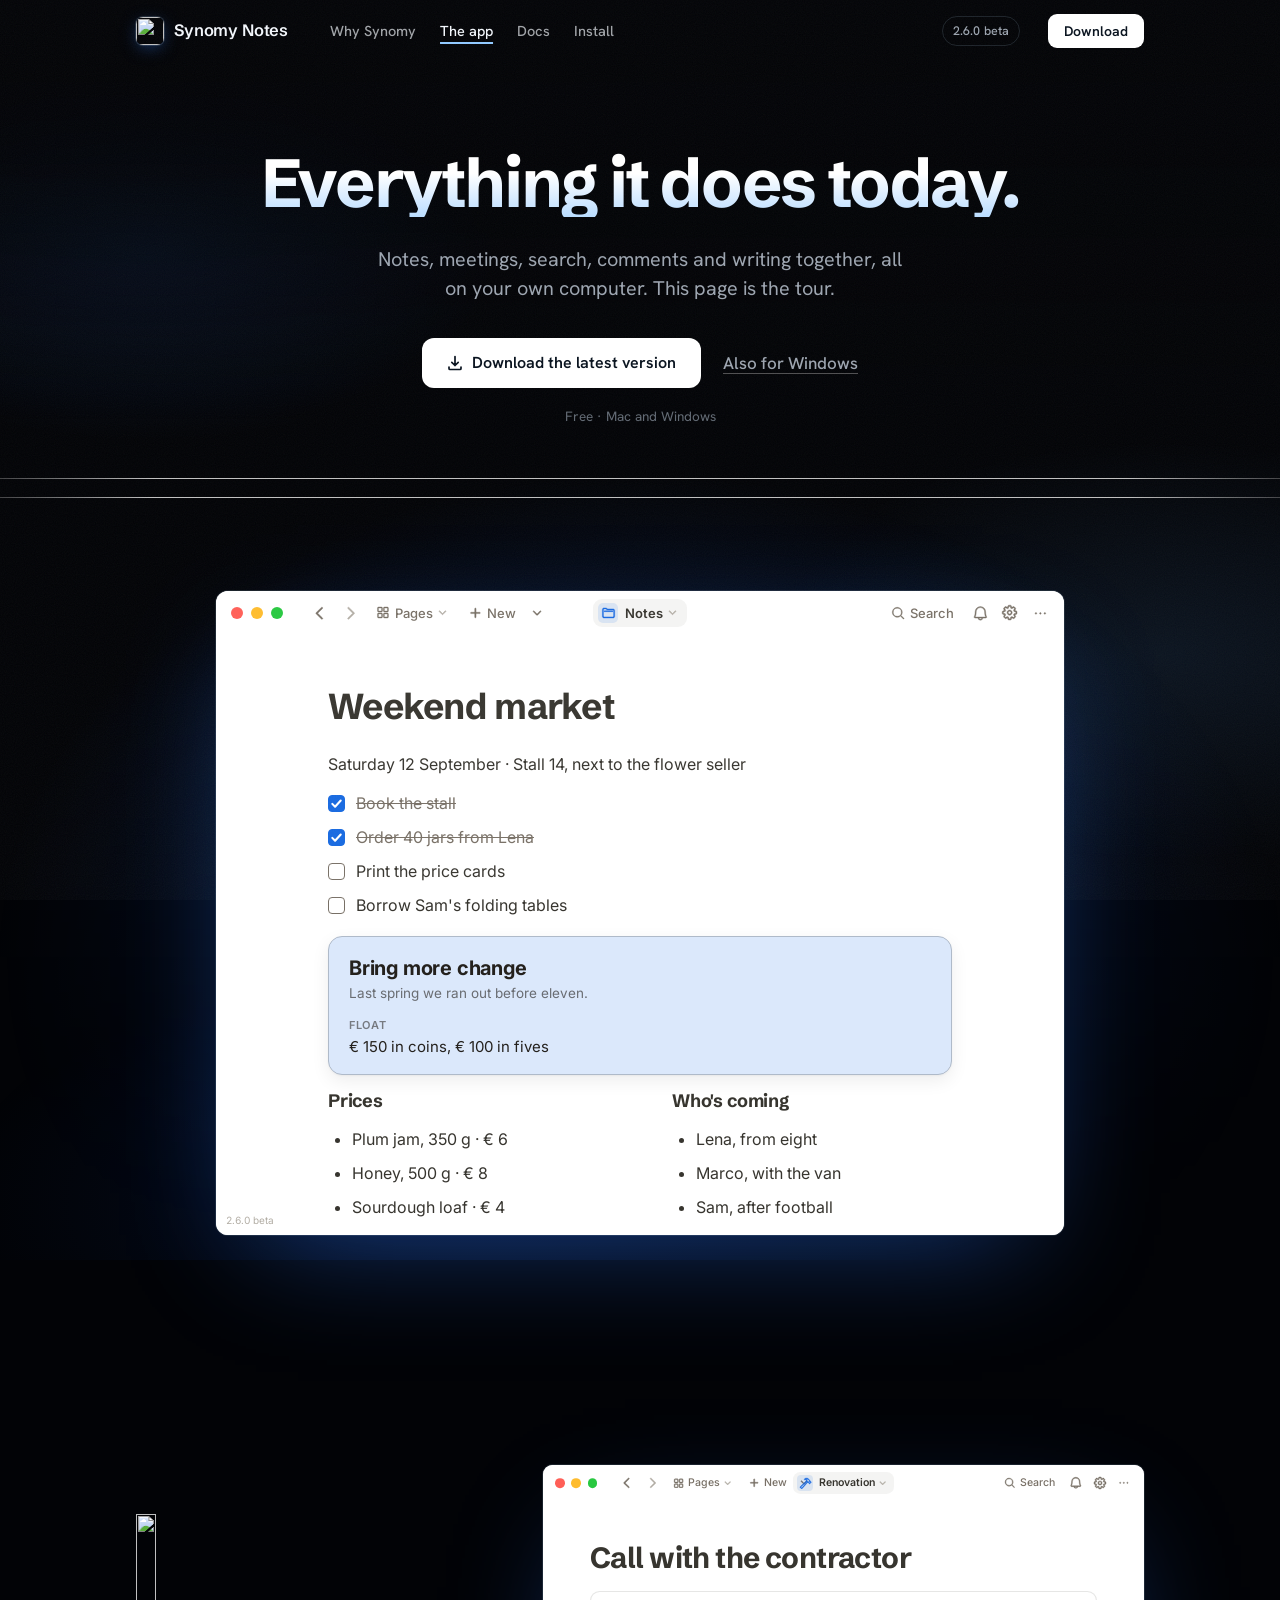
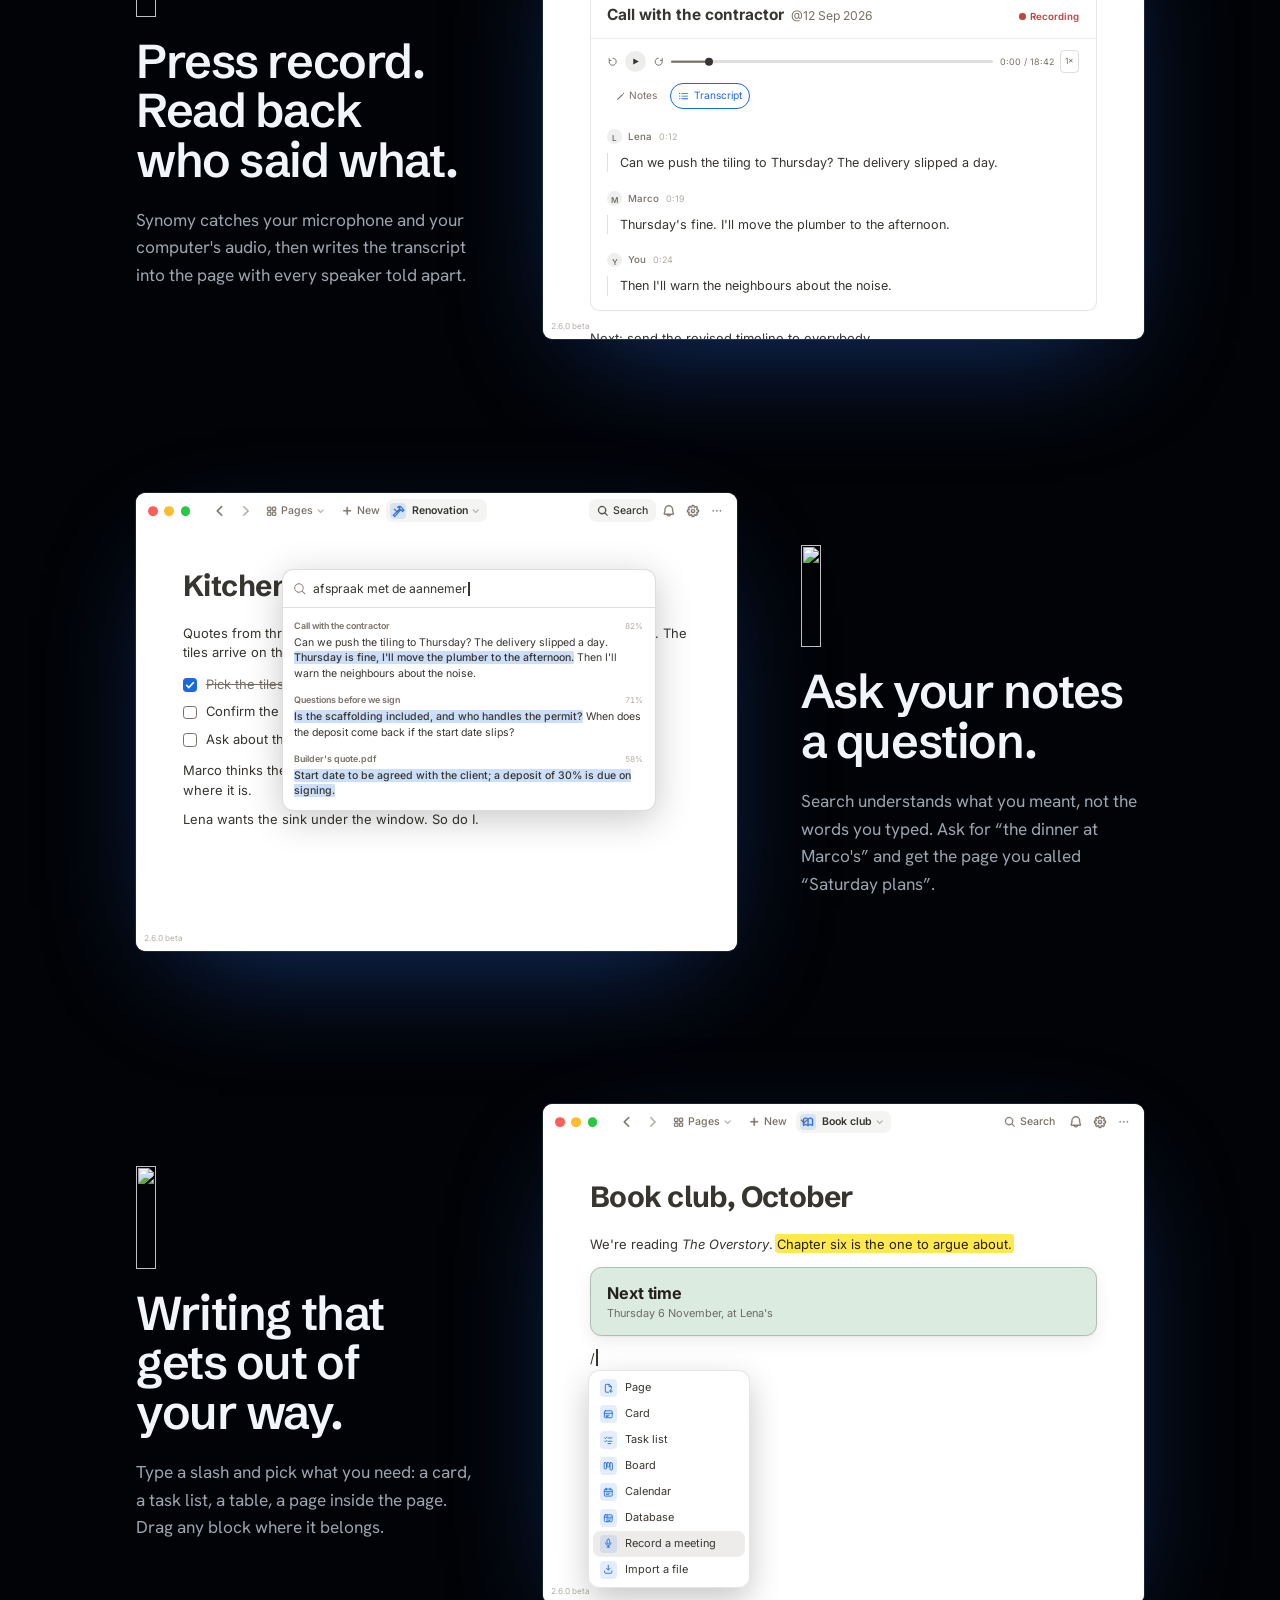
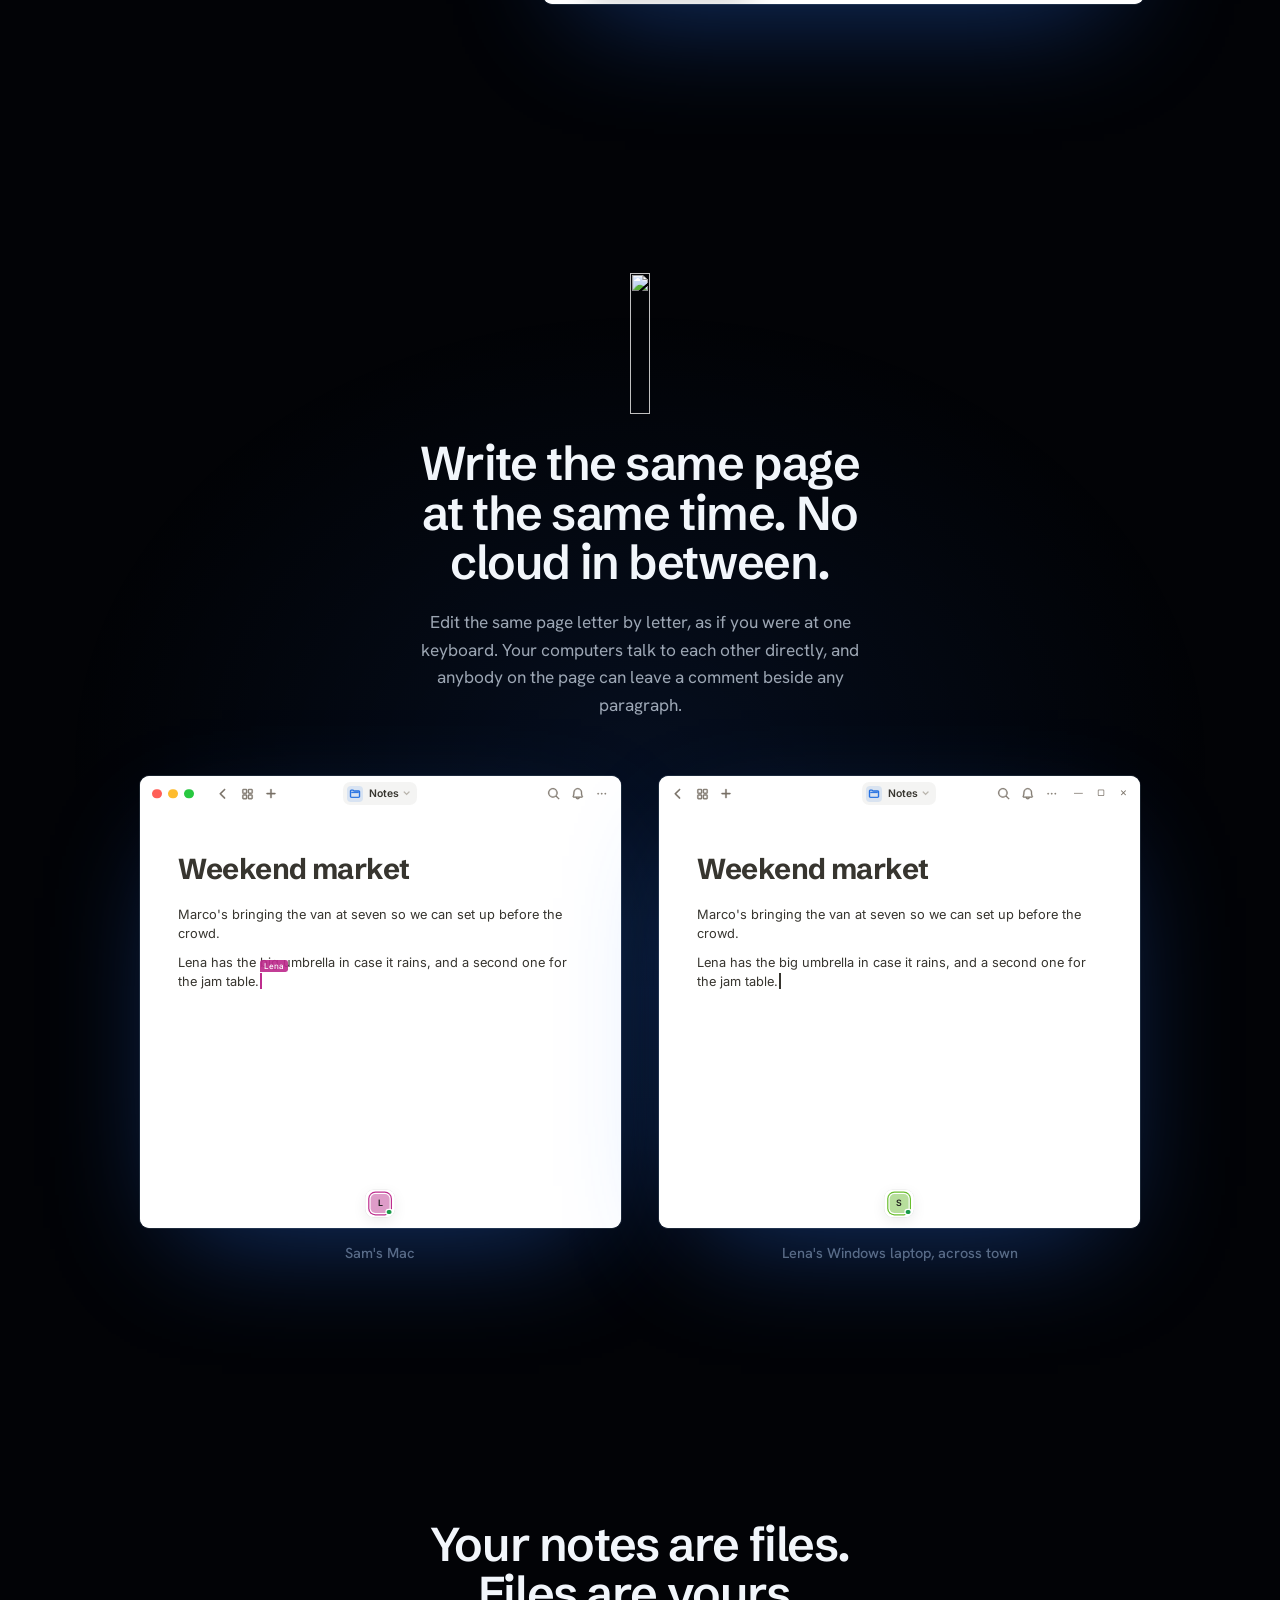
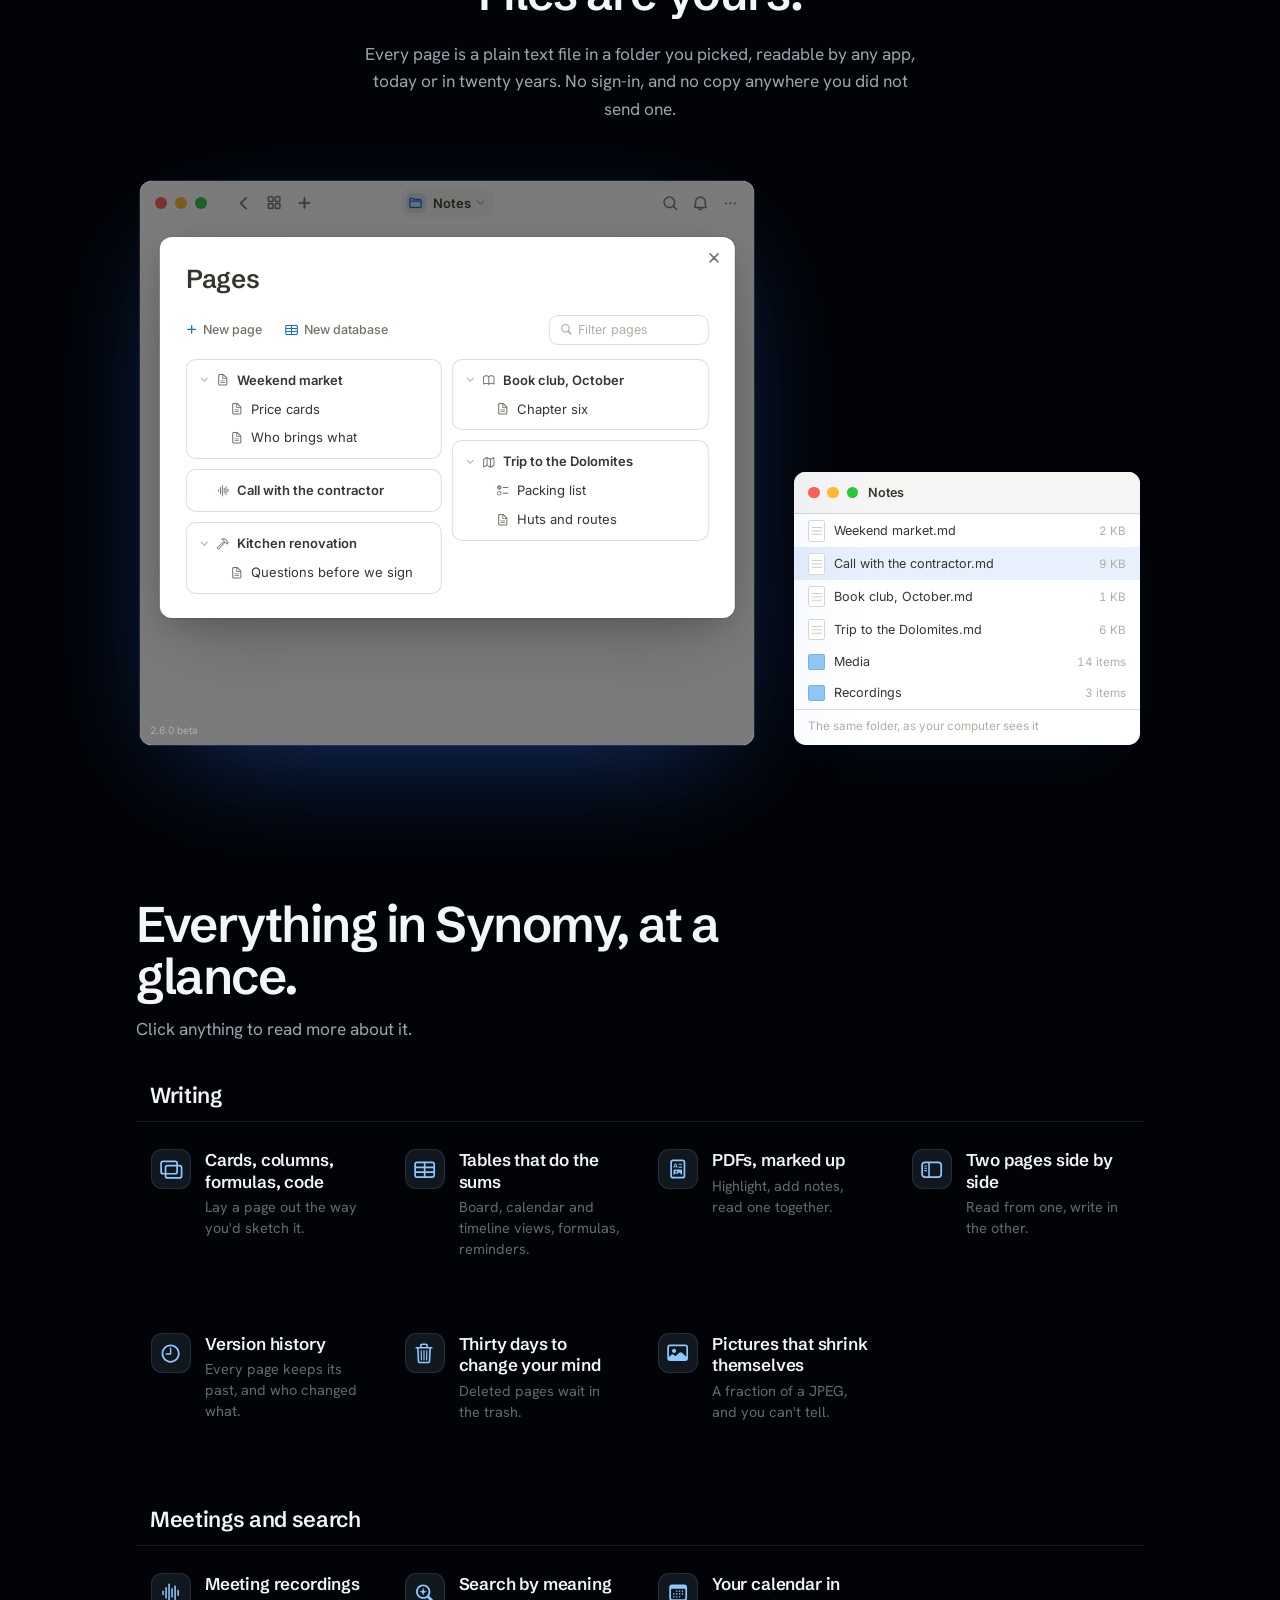
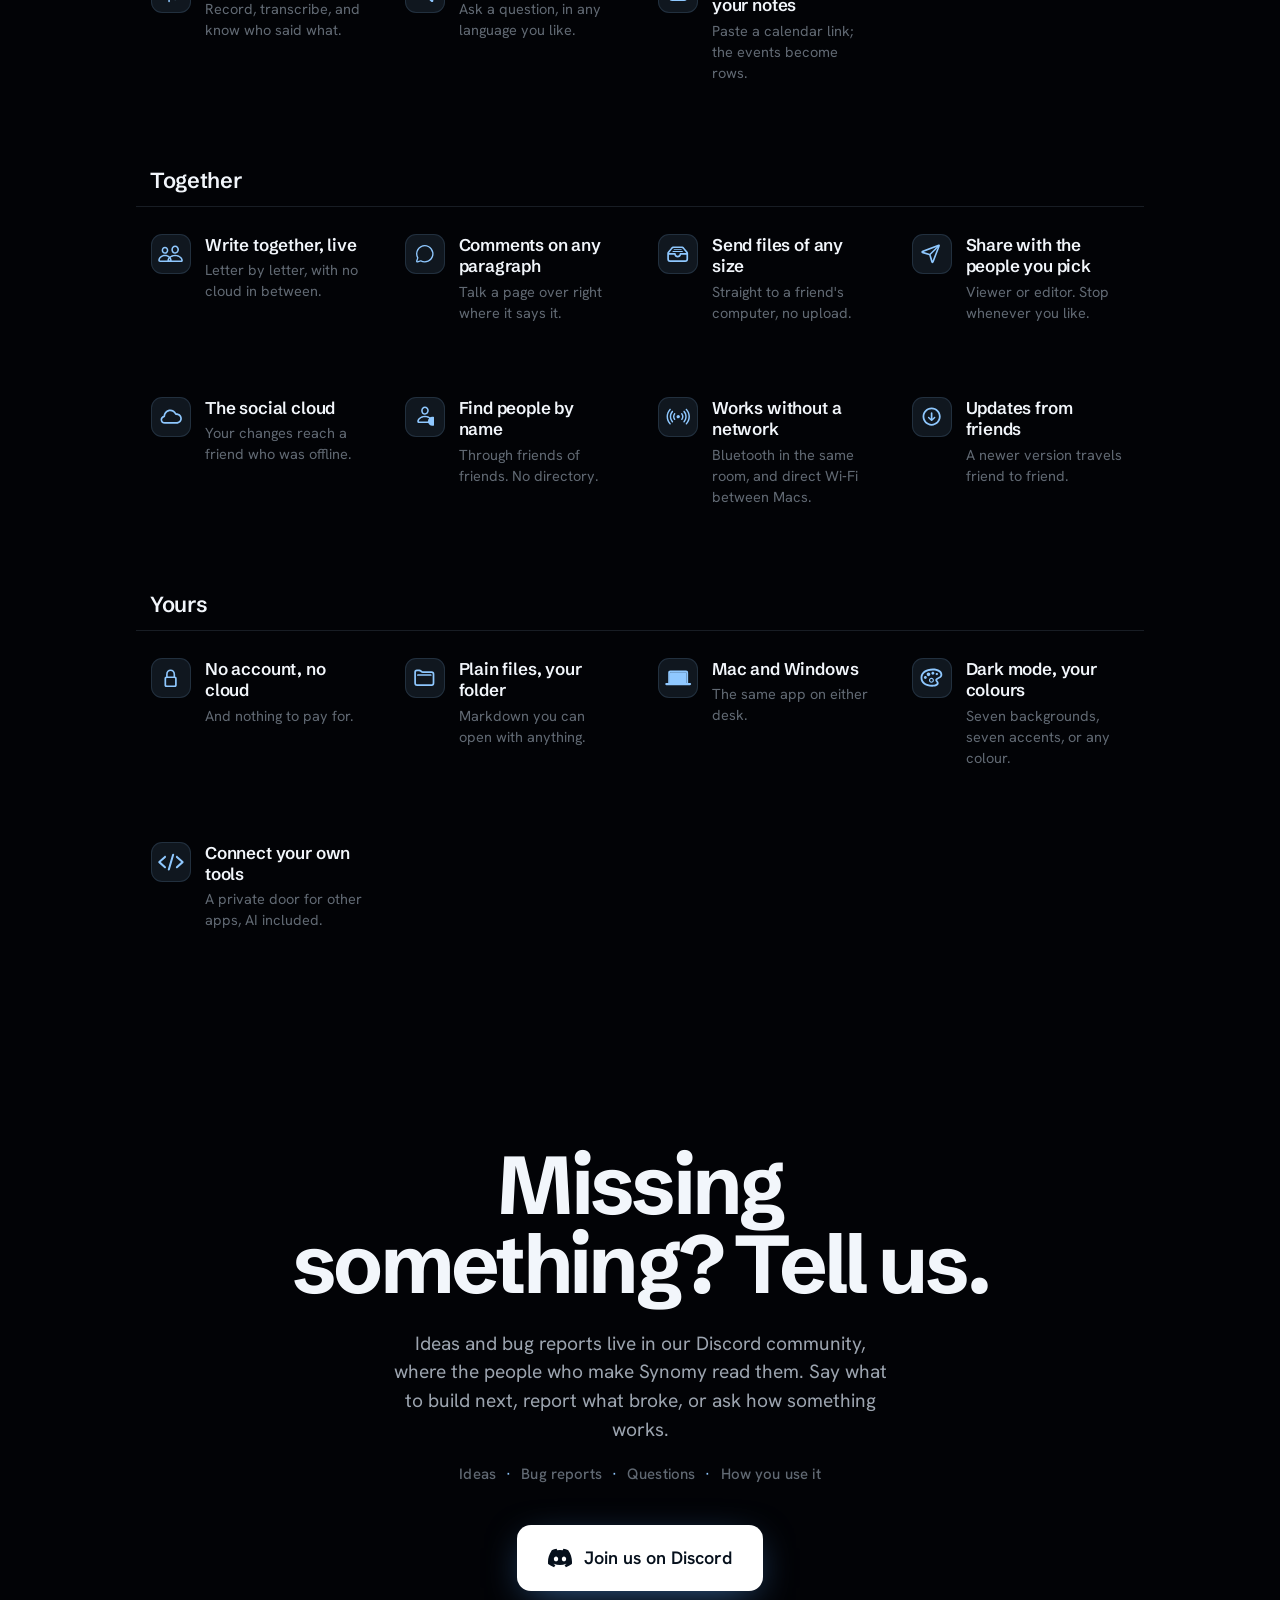
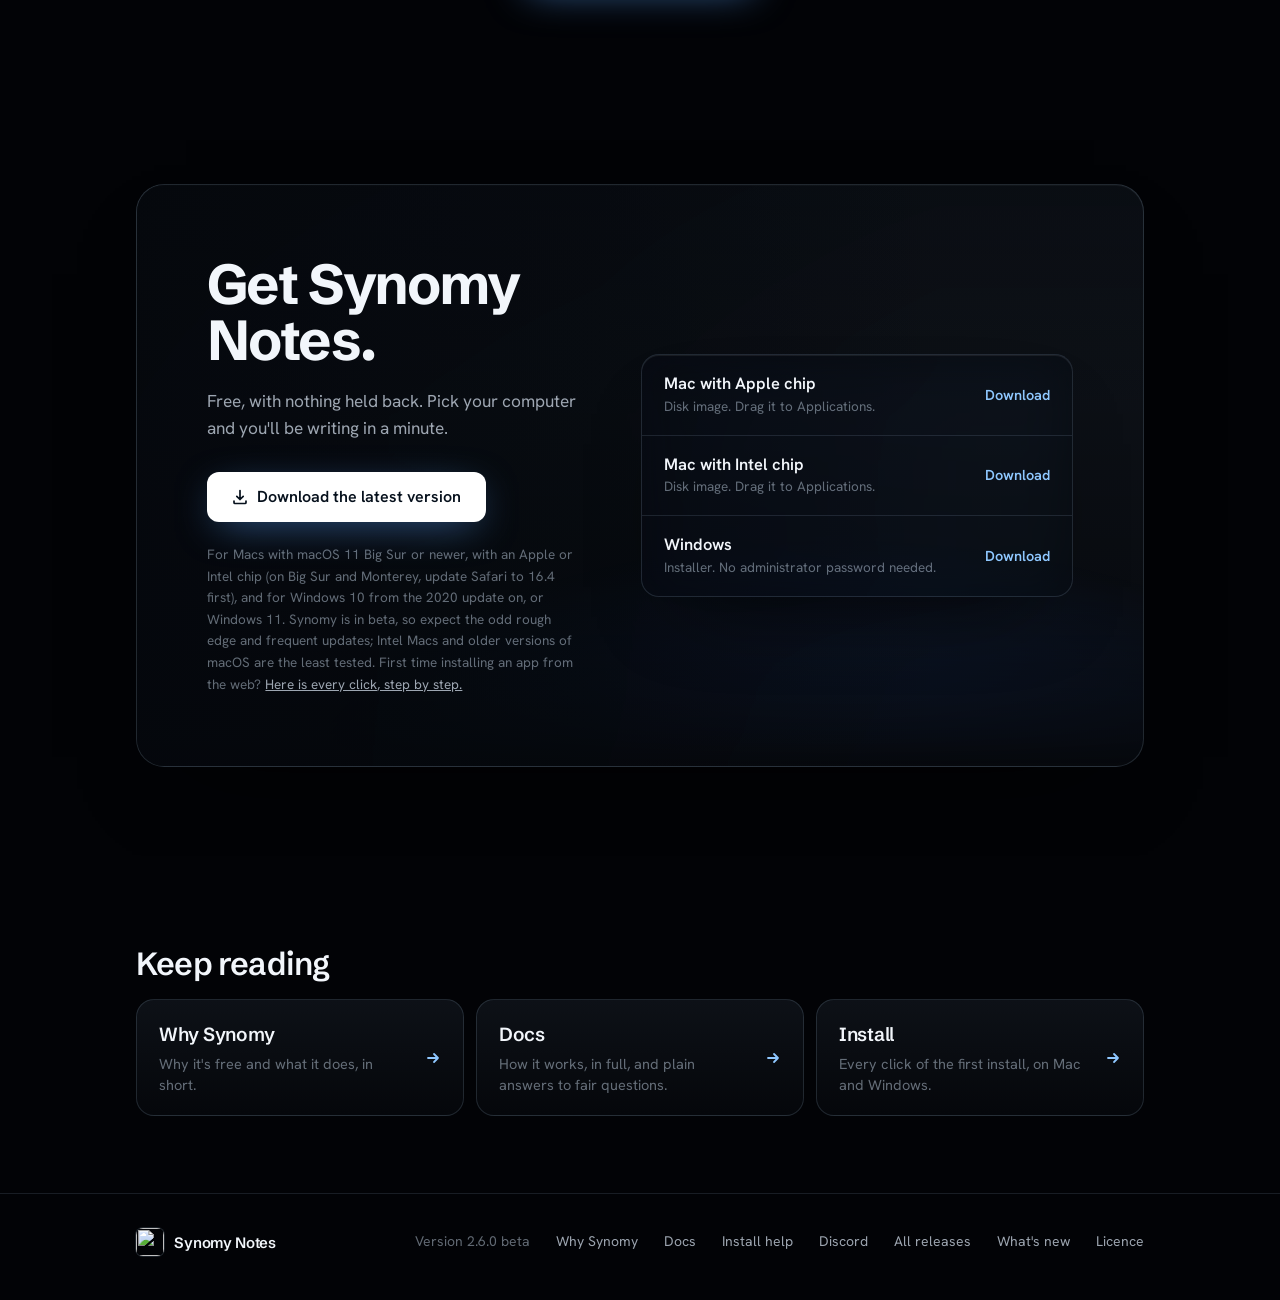
==== commit 1bc50064: "site: a short first page, the long read as Docs" ====
--- a/app.html
+++ b/app.html
@@ -170,7 +170,7 @@
     <nav class="nav" aria-label="Pages">
       <a href="index.html">Why Synomy</a>
       <a class="here" href="app.html">The app</a>
-      <a href="index.html#questions">Questions</a>
+      <a href="docs.html">Docs</a>
       <a href="install.html">Install</a>
     </nav>
     <div class="bar-sp"></div>
@@ -586,7 +586,8 @@
   <div class="wrap">
     <h2>Keep reading</h2>
     <ul>
-        <li><a href="index.html"><b>Why Synomy</b> <span>Why it's free, how it works with no servers, and plain answers to fair questions.</span><svg width="16" height="16" viewBox="0 0 16 16" fill="none" stroke="currentColor" stroke-width="1.8" stroke-linecap="round" stroke-linejoin="round" aria-hidden="true"><path d="M3 8h10M9 4l4 4-4 4"/></svg></a></li>
+        <li><a href="index.html"><b>Why Synomy</b> <span>Why it's free and what it does, in short.</span><svg width="16" height="16" viewBox="0 0 16 16" fill="none" stroke="currentColor" stroke-width="1.8" stroke-linecap="round" stroke-linejoin="round" aria-hidden="true"><path d="M3 8h10M9 4l4 4-4 4"/></svg></a></li>
+        <li><a href="docs.html"><b>Docs</b> <span>How it works, in full, and plain answers to fair questions.</span><svg width="16" height="16" viewBox="0 0 16 16" fill="none" stroke="currentColor" stroke-width="1.8" stroke-linecap="round" stroke-linejoin="round" aria-hidden="true"><path d="M3 8h10M9 4l4 4-4 4"/></svg></a></li>
         <li><a href="install.html"><b>Install</b> <span>Every click of the first install, on Mac and Windows.</span><svg width="16" height="16" viewBox="0 0 16 16" fill="none" stroke="currentColor" stroke-width="1.8" stroke-linecap="round" stroke-linejoin="round" aria-hidden="true"><path d="M3 8h10M9 4l4 4-4 4"/></svg></a></li>
     </ul>
   </div>
@@ -598,7 +599,7 @@
     <span class="fsp"></span>
     <span>Version <span data-version>2.6.0 beta</span></span>
     <a href="index.html">Why Synomy</a>
-    <a href="index.html#questions">Questions</a>
+    <a href="docs.html">Docs</a>
     <a href="install.html">Install help</a>
     <a href="https://discord.gg/fm6PRXMeNC" rel="noopener">Discord</a>
     <a href="https://github.com/LarsLagauw/synomy-releases/releases">All releases</a>
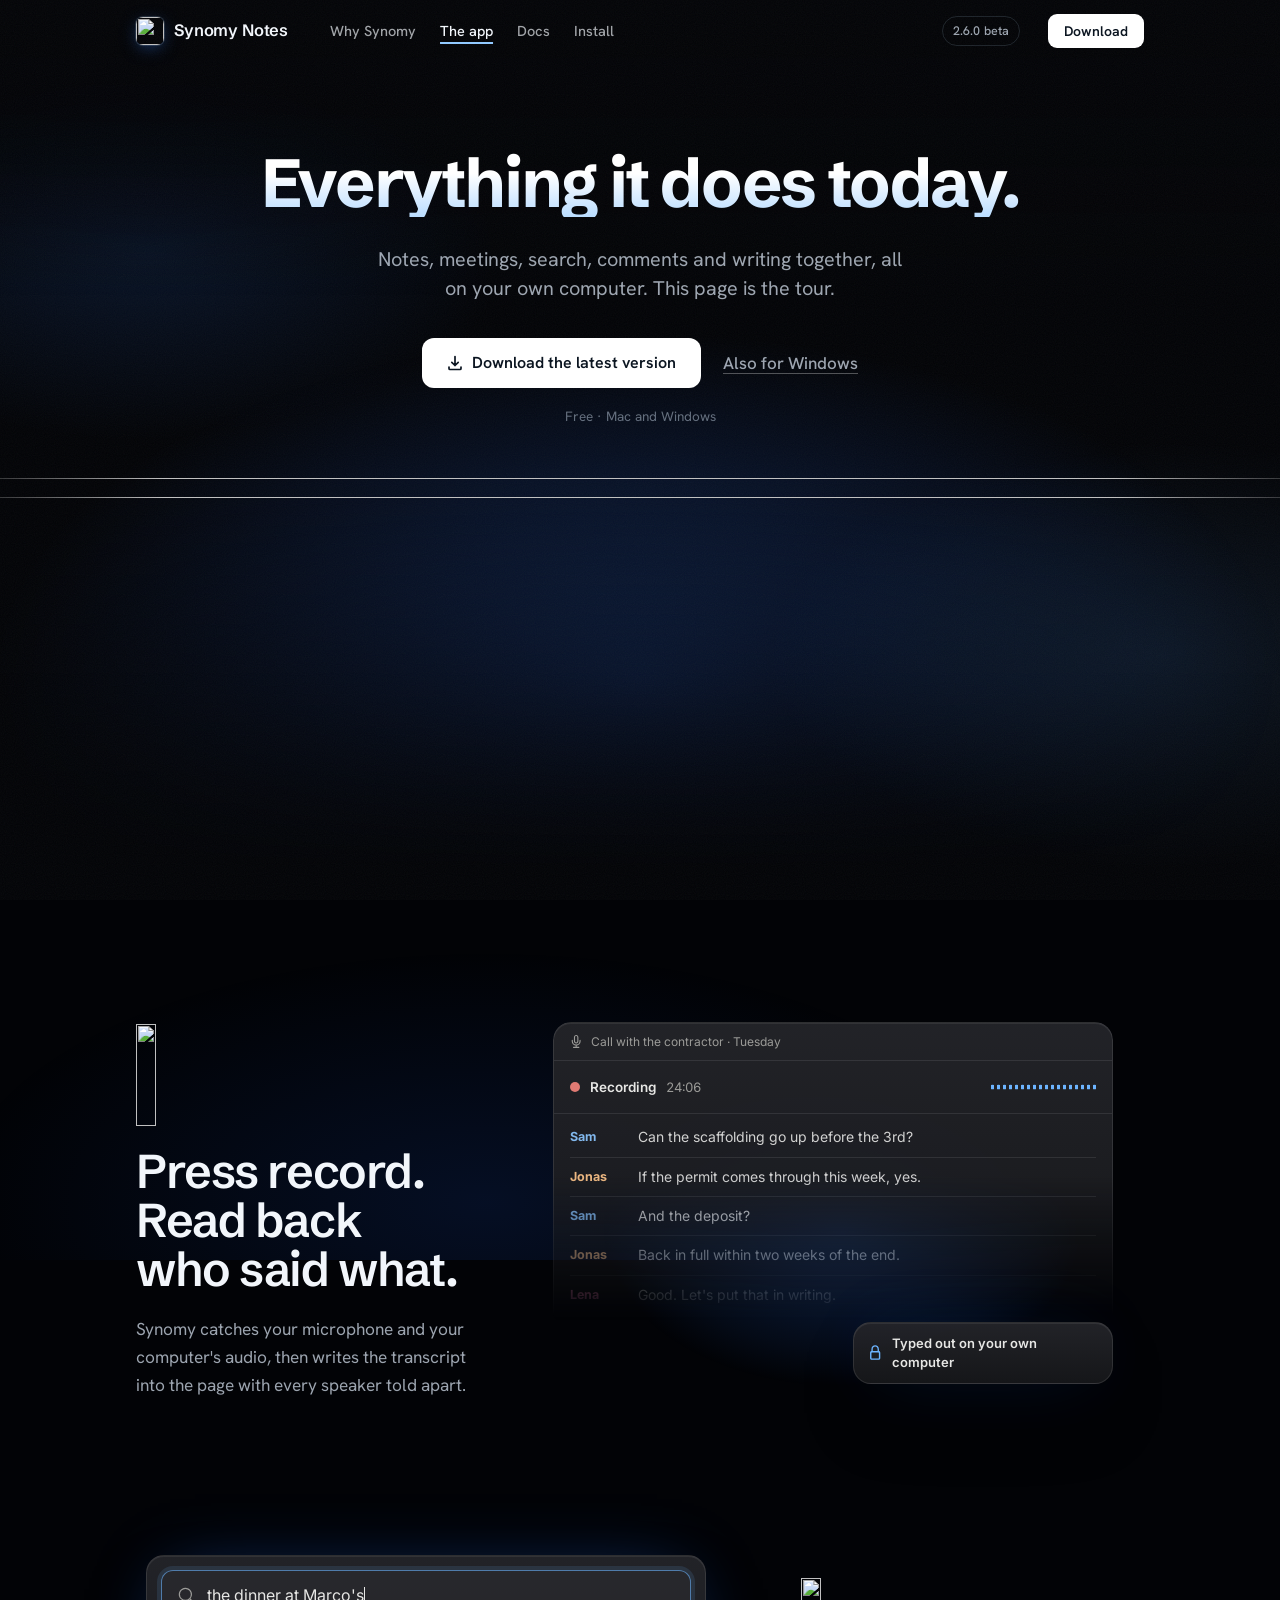
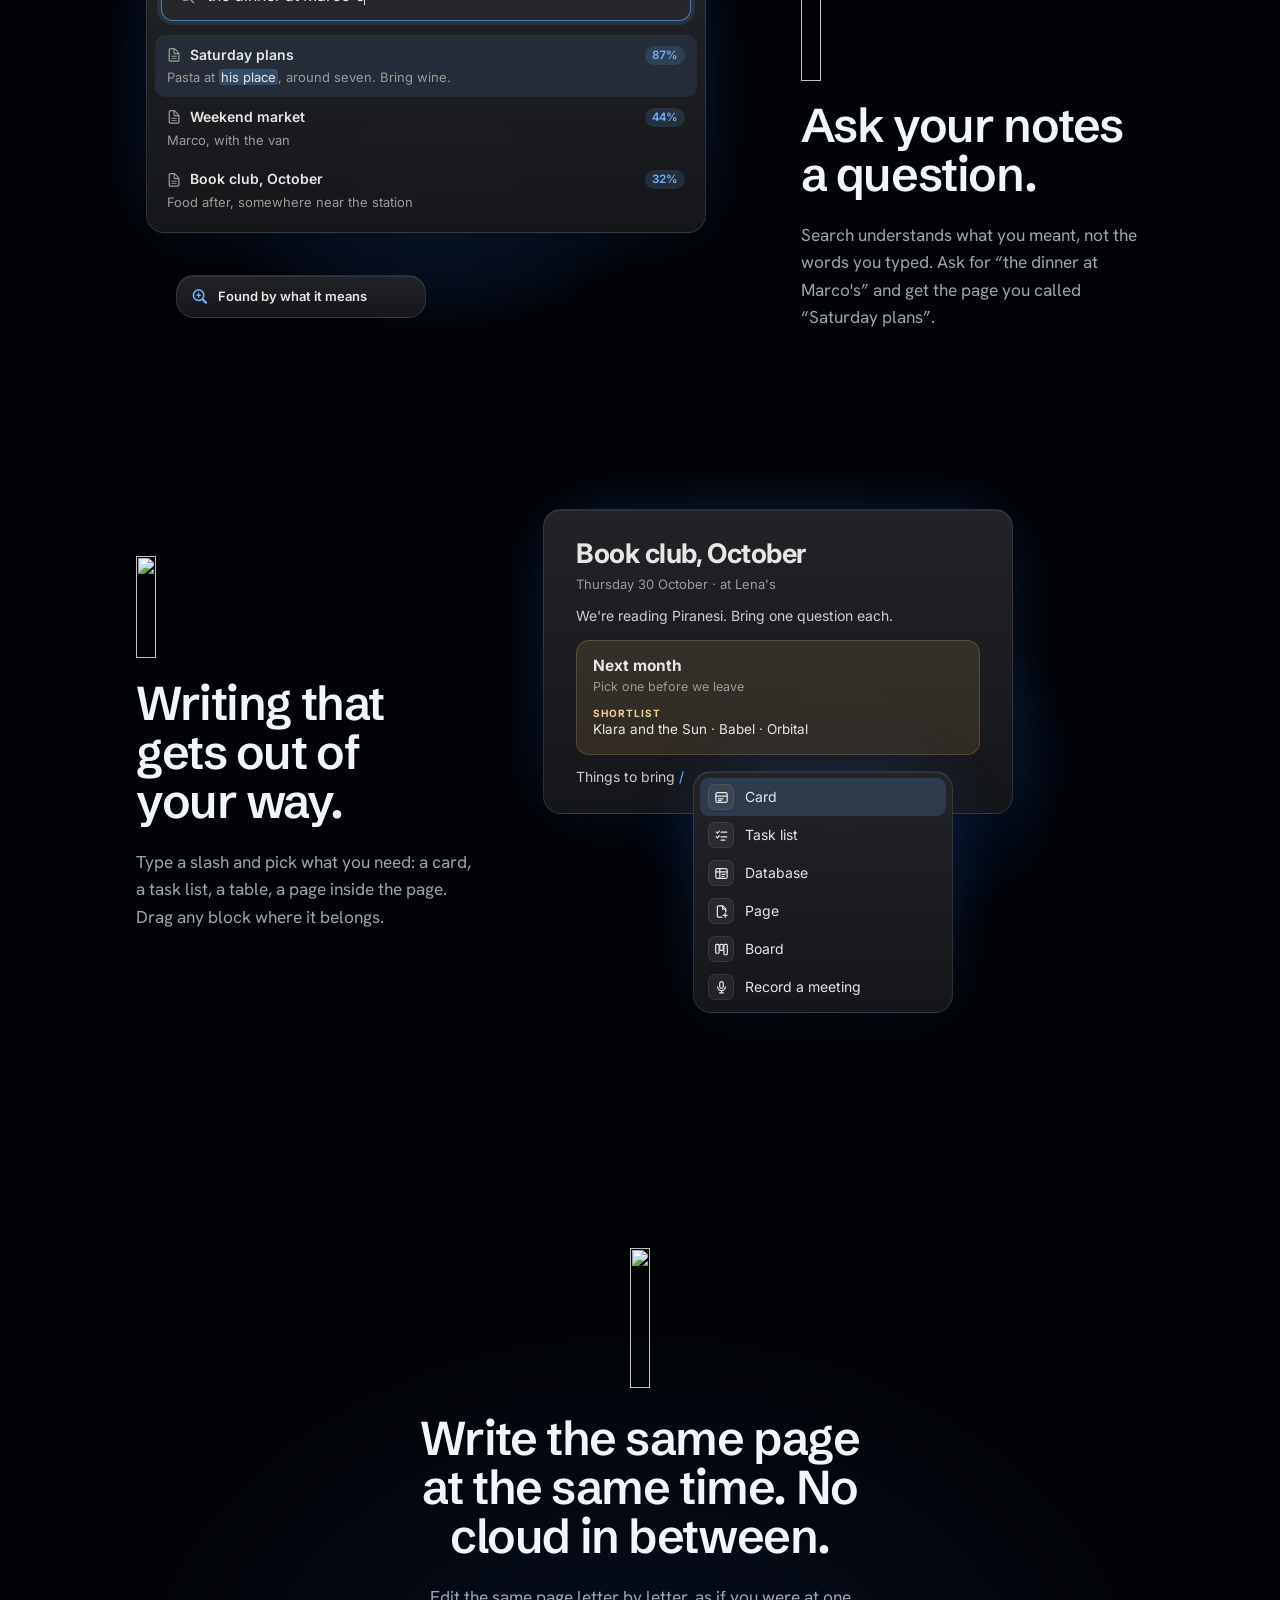
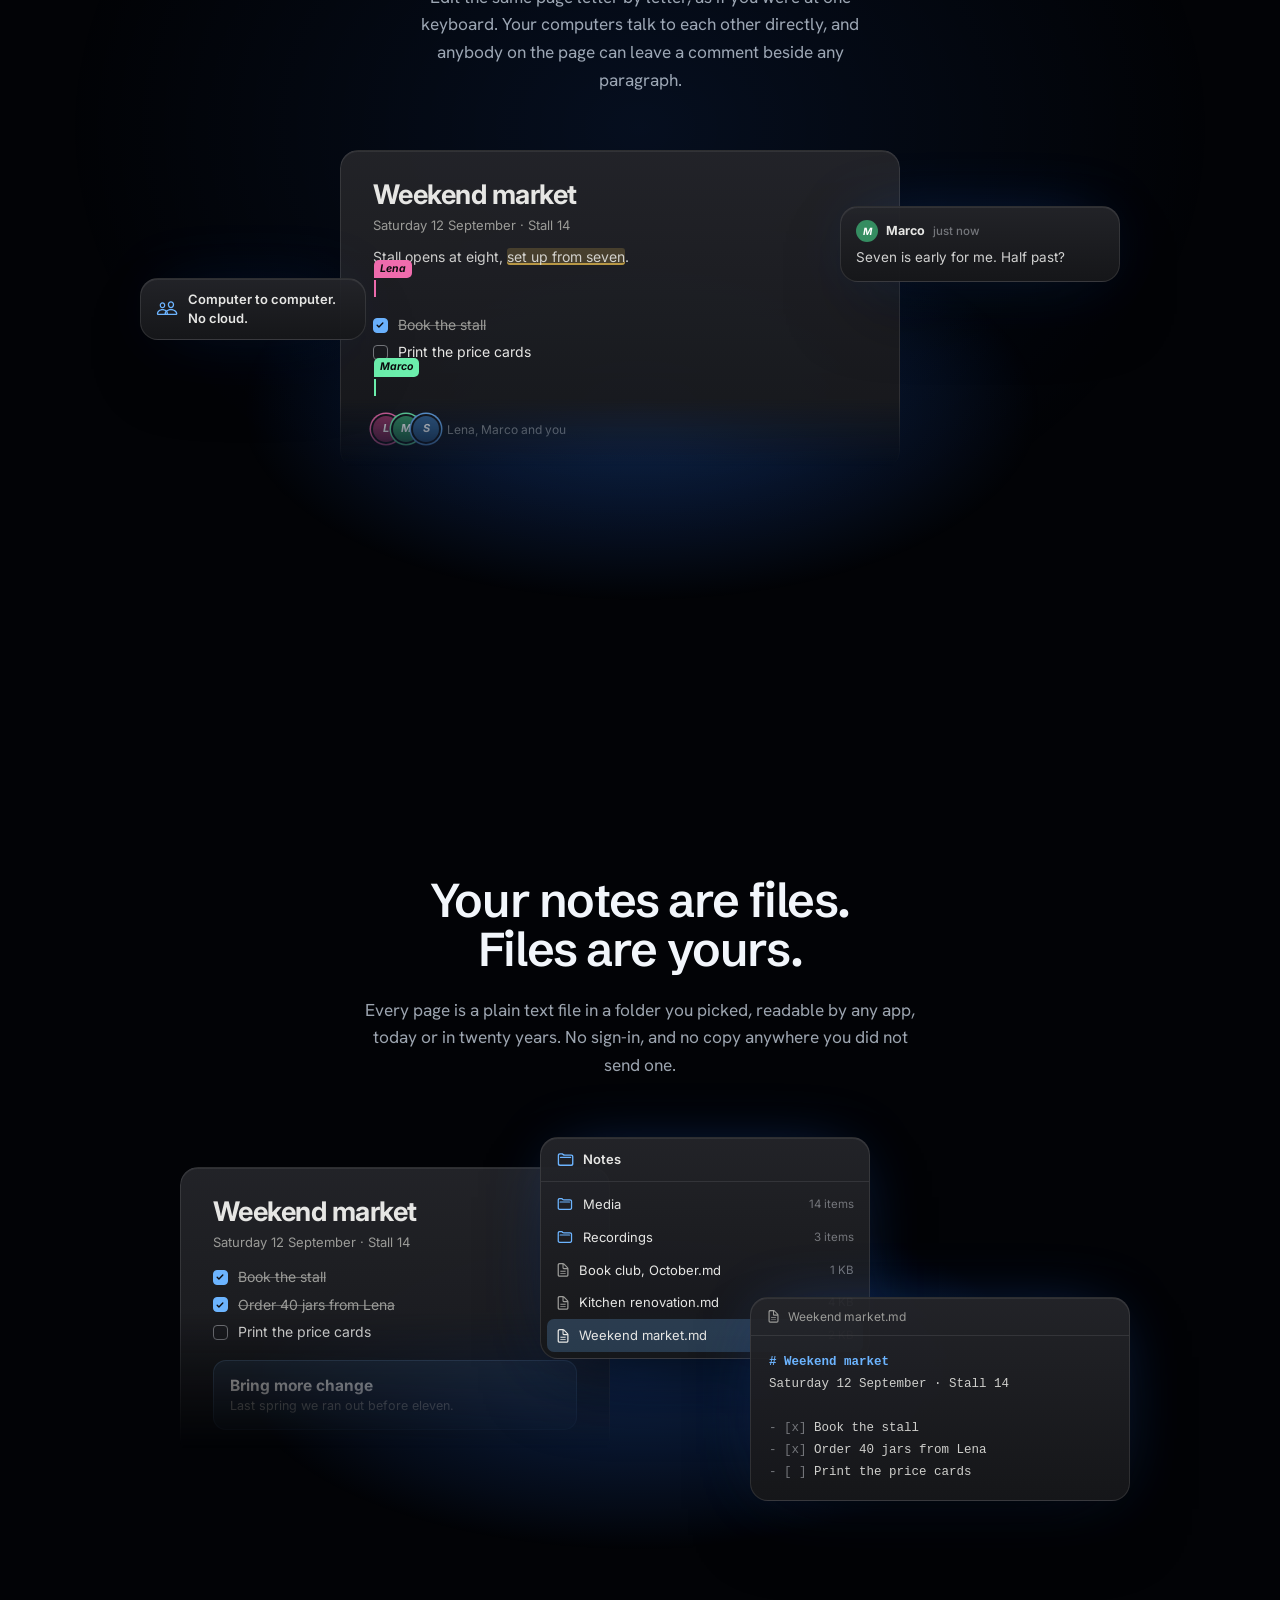
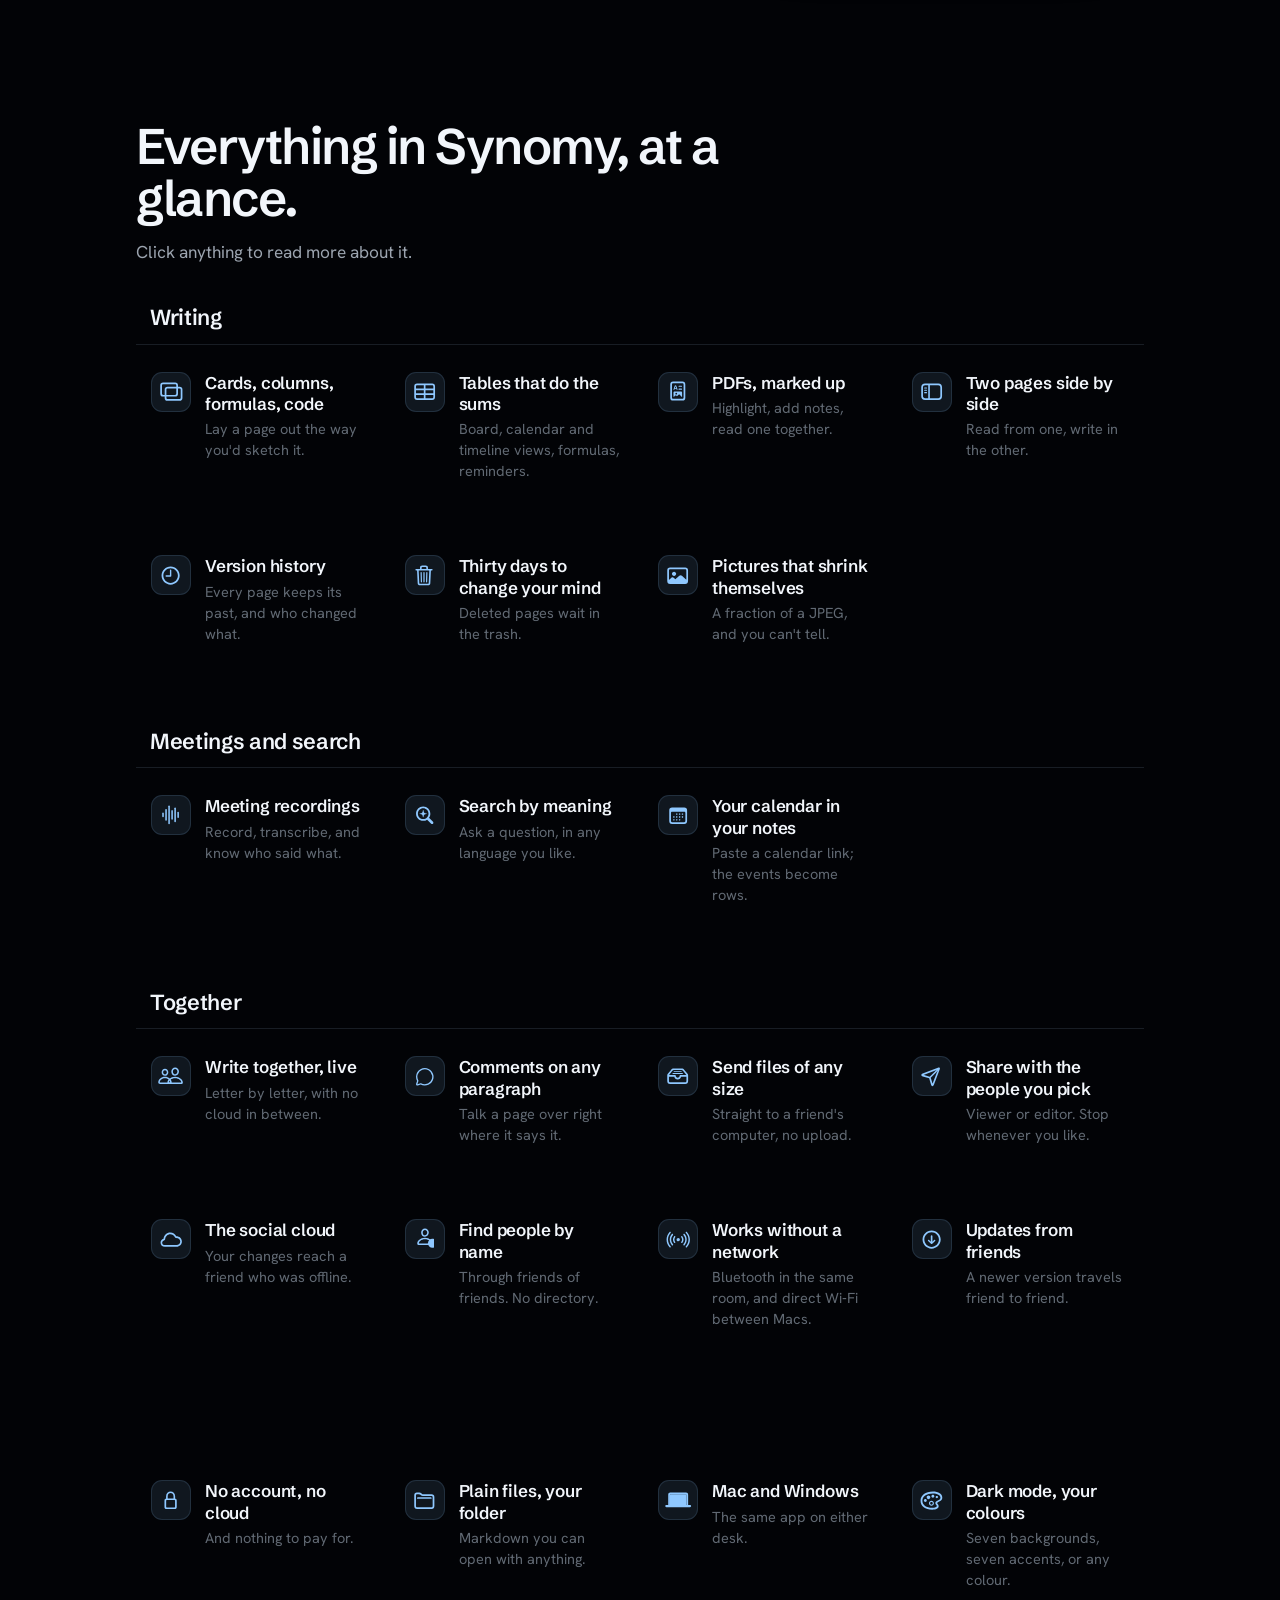
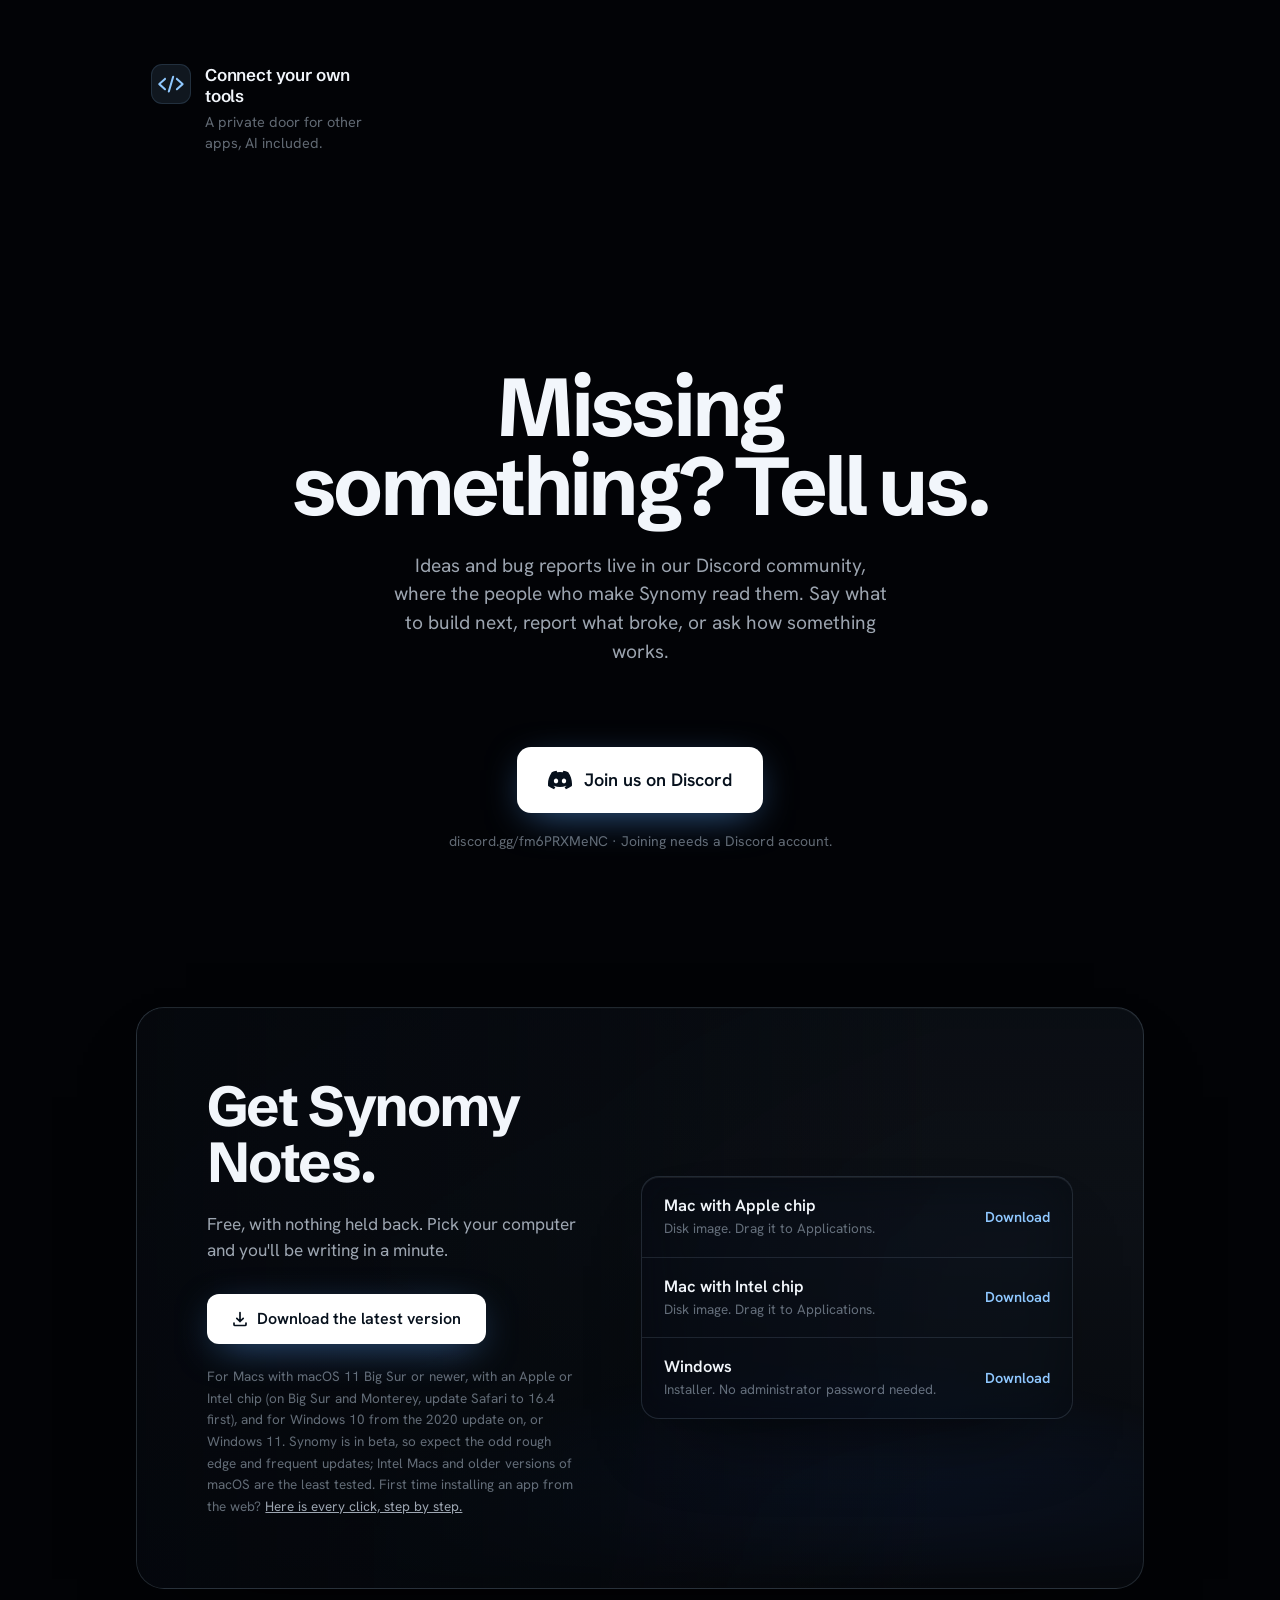
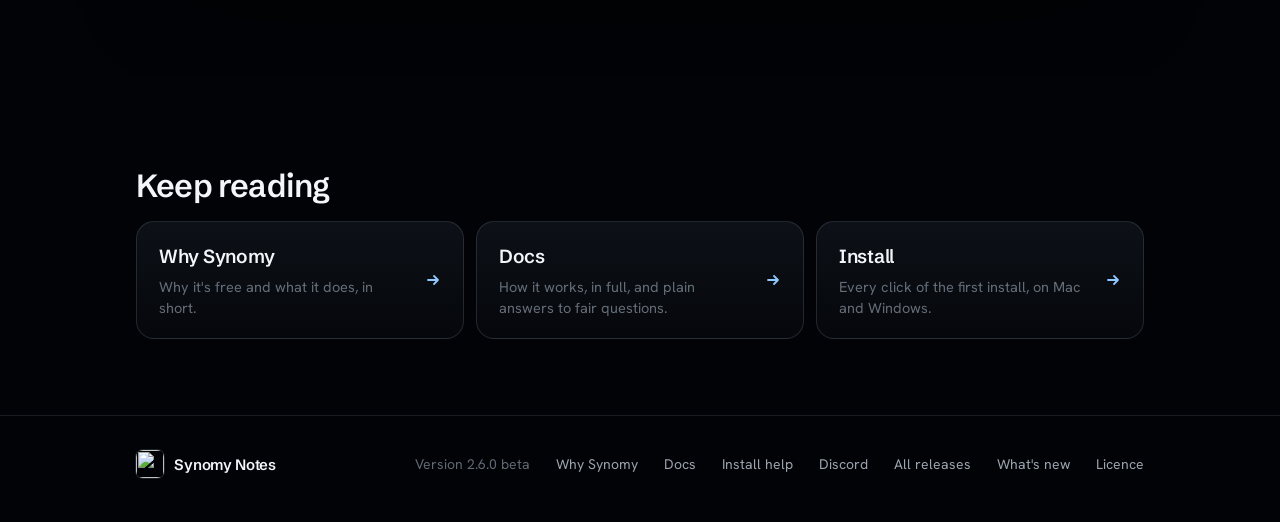
==== commit 68a6e310: "site: the app as dark glimpses" ====
--- a/app.html
+++ b/app.html
@@ -22,115 +22,53 @@
 <link rel="preconnect" href="https://fonts.googleapis.com">
 <link rel="preconnect" href="https://fonts.gstatic.com" crossorigin>
 <link href="https://fonts.googleapis.com/css2?family=Schibsted+Grotesk:wght@500;600;700&family=Hanken+Grotesk:wght@400;500;600&family=Inter:wght@400;500;600;700&display=swap" rel="stylesheet">
-<link rel="stylesheet" href="assets/site.css?v=75a333ee">
+<link rel="stylesheet" href="assets/site.css?v=aa75bc41">
 <script>document.documentElement.className += ' js';</script>
 
 <style>
-/* ---- a plain hero: white, ink type, the window underneath ---- */
-.hero.plain { --range-top: clamp(20px, 4vw, 56px); color: var(--ink); padding-top: calc(var(--bar-h) + 88px); }
-/* The window stands in front of the range: the summit shows above it, the sea
-   of cloud at its sides. */
-.hero.plain .range { margin-bottom: calc(min(1600px, 112vw) * -.2); }
-@media (max-width: 640px) { .hero.plain { --range-w: 210vw; } .hero.plain .range { margin-bottom: -30vw; } }
+/* ---- a plain hero, set like the install page's ---- */
+.hero.plain { color: var(--ink); padding-top: calc(var(--bar-h) + 88px); padding-bottom: 0; }
+.hero.plain .range { --range-w: min(1400px, 122vw); --range-top: clamp(28px, 4vw, 52px); }
+@media (max-width: 640px) { .hero.plain .range { --range-w: 200vw; } }
 .hero.plain .hero-h { text-shadow: none; font-size: clamp(36px, 5.4vw, 68px); }
 .hero.plain .hero-lede { color: var(--ink-2); text-shadow: none; }
 .hero.plain .hero-meta { color: var(--ink-3); }
 .hero.plain .btn-text { color: var(--ink-2); text-decoration-color: rgba(255, 255, 255, .3); }
-.hero.plain .shot-move { box-shadow: none; }
-.hero.plain .shot-fade { display: none; }
-/* ---- the hero window: one page, standing still, smaller than the screen ----
-   It used to fill the column at 1100 app pixels and read as a screenshot to
-   squint at; at about 900 it is a window you look at. Its height is a window's
-   too: the page runs on below the edge, as a page does. */
-.hero.plain .hero-shot { margin-top: 0; max-width: 960px; }
-.hero .app { --w: 1040; }
-.hero .a-desk { height: calc(var(--u) * 600); }
-
-/* ---- vignettes that play once when they scroll in ---- */
-.type .w { opacity: 0; }
-.is-in .type .w { animation: wordin .18s ease-out both; animation-delay: calc(var(--t0) + var(--i) * 70ms); }
-@keyframes wordin { to { opacity: 1; } }
-@keyframes riseIn { from { opacity: 0; transform: translateY(calc(var(--u) * 6)); } to { opacity: 1; transform: none; } }
-
-/* The windows beside their text are drawn 740 app pixels wide: about 600 on a laptop. */
-.pair .app { --w: 740; }
-
-/* Meetings: the capsule records, then transcribes, then the words land in the page. */
-.meet-vis .a-desk { height: calc(var(--u) * 540); }
-.meet-vis .m-bar.rec, .meet-vis .m-bar.job { opacity: 0; }
-.meet-vis.is-in .m-bar.rec { animation: showhide 5.2s steps(1) .2s both; }
-.meet-vis.is-in .m-bar.job { animation: showhide 3.4s steps(1) 5.3s both; }
-@keyframes showhide { 0% { opacity: 1; } 99% { opacity: 1; } 100% { opacity: 0; } }
-.meet-vis .m-track i { width: 0; }
-.meet-vis.is-in .m-track i { animation: fill 3s linear 5.4s both; }
-@keyframes fill { to { width: 92%; } }
-.meet-vis .e-meet .mb-body { max-height: 0; overflow: hidden; opacity: 0; }
-.meet-vis.is-in .e-meet .mb-body { animation: unfold .9s var(--ease) 8.5s both; }
-@keyframes unfold { from { max-height: 0; opacity: 0; } to { max-height: calc(var(--u) * 420); opacity: 1; } }
-.meet-vis .e-meet .mb-note { color: var(--a-faint); font-size: calc(var(--u) * 13); padding: calc(var(--u) * 14) 0 calc(var(--u) * 4); font-style: italic; overflow: hidden; }
-.meet-vis.is-in .e-meet .mb-note { animation: notegone 8.5s steps(1) both; opacity: 0; }
-@keyframes notegone { from { opacity: 1; } to { opacity: 0; max-height: 0; padding: 0; } }
-.meet-vis .e-meet .tb, .meet-vis .after { opacity: 0; }
-.meet-vis.is-in .e-meet .tb { animation: riseIn .5s var(--ease) both; animation-delay: calc(9s + var(--i) * 1.1s); }
-.meet-vis.is-in .after { animation: riseIn .5s var(--ease) 12.6s both; }
-.meet-vis .e-meet .mh .live { color: var(--a-danger); font-size: calc(var(--u) * 12); font-weight: 600; margin-left: auto; display: inline-flex; align-items: center; gap: calc(var(--u) * 6); }
-.meet-vis .e-meet .mh .live::before { content: ""; width: calc(var(--u) * 8); height: calc(var(--u) * 8); border-radius: 50%; background: var(--a-danger); }
-.meet-vis.is-in .e-meet .mh .live { animation: showhide 8.4s steps(1) both; }
-
-/* Search: the question is typed, the answers arrive. The panel hangs under the
-   Search button, right-aligned with it, as chrome.js anchors it. */
-.srch-vis .a-desk { height: calc(var(--u) * 480); }
-.srch-vis .s-pop { left: auto; right: calc(var(--u) * 100); top: calc(var(--u) * 50); height: auto; max-height: calc(var(--u) * 420); }
-.srch-vis .s-field .c { opacity: 0; }
-.srch-vis.is-in .s-field .c { animation: wordin .05s linear both; animation-delay: calc(.5s + var(--i) * 55ms); }
-.srch-vis .s-field .cur { width: 2px; height: calc(var(--u) * 18); background: var(--a-text); display: inline-block; margin-left: 1px; animation: blink 1s steps(1) infinite; }
-.srch-vis .hit { opacity: 0; }
-.srch-vis.is-in .hit { animation: riseIn .5s var(--ease) both; animation-delay: calc(2.4s + var(--i) * .18s); }
-.srch-vis .s-status { position: absolute; inset: calc(var(--u) * 46) 0 0; }
-.srch-vis.is-in .s-status { animation: gone .01s linear 2.3s both; }
-@keyframes gone { to { opacity: 0; } }
-
-/* Writing: the slash menu, and the highlight walking down it one row (32 app
-   pixels: a 22 tile and 5 above and below) at a time. */
-.write-vis .a-desk { height: calc(var(--u) * 572); }
-.write-vis .sl-menu { left: calc(var(--u) * 56); top: calc(var(--u) * 284); opacity: 0; transform: translateY(calc(var(--u) * -4)) scale(.98); transform-origin: 0 0; }
-.write-vis.is-in .sl-menu { animation: menuin .4s var(--ease) .7s both; }
-@keyframes menuin { to { opacity: 1; transform: none; } }
-.write-vis .sl-item { opacity: 0; }
-.write-vis.is-in .sl-item { animation: riseIn .3s var(--ease) both; animation-delay: calc(.85s + var(--i) * 40ms); }
-.write-vis .sl-hl { position: absolute; left: calc(var(--u) * 5); right: calc(var(--u) * 5); top: calc(var(--u) * 5); height: calc(var(--u) * 32); border-radius: calc(var(--u) * 9); background: var(--a-code-bg); opacity: 0; }
-.write-vis.is-in .sl-hl { animation: hlwalk 3.2s var(--ease) 1.5s both; }
-@keyframes hlwalk {
-  0% { opacity: 0; transform: translateY(0); }
-  8% { opacity: 1; transform: translateY(0); }
-  30% { transform: translateY(calc(var(--u) * 64)); }
-  55% { transform: translateY(calc(var(--u) * 128)); }
-  80%, 100% { opacity: 1; transform: translateY(calc(var(--u) * 192)); }
+
+/* ---- the glimpses: pieces of the app beside each feature (site.css,
+   "Glimpses"), placed here. Each is drawn 600 wide unless it says so. ---- */
+.g-meet { --kh: 380; }
+.m-main { --x: 10; --y: 0; --w: 560; }
+.m-tag { --x: 310; --y: 300; --w: 260; z-index: 2; }
+
+.g-find { --kh: 400; }
+.f-main { --x: 10; --y: 0; --w: 560; }
+.f-tag { --x: 40; --y: 320; --w: 250; z-index: 2; }
+
+.g-write { --kh: 470; }
+.w-page { --x: 0; --y: 0; --w: 470; }
+.w-menu { --x: 150; --y: 262; --w: 260; z-index: 2; }
+
+.g-two { --kw: 1000; --kh: 470; max-width: 1000px; }
+.t-page { --x: 200; --y: 0; --w: 560; }
+.t-comment { --x: 700; --y: 56; --w: 280; z-index: 2; }
+.t-tag { --x: 0; --y: 128; --w: 226; z-index: 2; }
+
+.g-files { --kw: 1000; --kh: 430; max-width: 1000px; }
+.y-page { --x: 40; --y: 30; --w: 430; }
+.y-folder { --x: 400; --y: 0; --w: 330; z-index: 2; }
+.y-md { --x: 610; --y: 160; --w: 380; z-index: 3; }
+
+@media (max-width: 640px) {
+  .g-two { --kw: 600; --kh: 440; }
+  .t-page { --x: 0; --w: 560; }
+  .t-comment { --x: 270; --y: 316; --w: 310; }
+  .t-tag { display: none; }
+  .g-files { --kw: 600; --kh: 680; }
+  .y-page { --x: 0; --y: 0; --w: 420; }
+  .y-folder { --x: 190; --y: 200; --w: 400; }
+  .y-md { --x: 0; --y: 470; --w: 440; }
 }
-.write-vis .sl-item { position: relative; z-index: 1; }
-
-/* Together: two windows, one page, two carets, the faces at each tile's foot. */
-.two { display: grid; grid-template-columns: minmax(0, 1fr) minmax(0, 1fr); gap: clamp(18px, 3vw, 40px); align-items: start; max-width: 1000px; margin-inline: auto; }
-.two .vis { container-type: inline-size; }
-.two .app { --w: 600; }
-.two .a-desk { height: calc(var(--u) * 300); }
-.two .e-p.typed { min-height: calc(var(--u) * 72); }
-.two .who { text-align: center; margin-top: 14px; font-size: 14.5px; color: var(--ink-3); font-weight: 500; }
-.two .e-caret, .two .e-cur { opacity: 0; }
-.two.is-in .e-caret { animation: wordin .2s ease-out both; animation-delay: var(--t0); }
-.two.is-in .e-cur { animation: wordin .01s linear var(--t0) both, blink 1s steps(1) calc(var(--t0) + 1.4s) infinite; }
-
-/* Your files: the Pages screen, and the same folder as the computer sees it. */
-.files-vis { display: grid; grid-template-columns: minmax(0, 64fr) minmax(0, 36fr); gap: 4%; align-items: end; max-width: 1000px; margin-inline: auto; }
-.files-vis .app { --w: 640; max-width: 100%; }
-.files-vis .a-desk { height: calc(var(--u) * 350); }
-.files-vis .e-page { opacity: .9; }
-.files-vis .a-sheet { top: calc(var(--u) * 56); padding: calc(var(--u) * 26) calc(var(--u) * 26) calc(var(--u) * 24); }
-.files-vis .pv-grid { grid-template-columns: repeat(2, minmax(0, 1fr)); }
-.files-vis .finder { --u: min(1px, calc(32cqw / 330)); align-self: end; }
-.files-vis .finder .fr { opacity: 0; }
-.files-vis.is-in .finder .fr { animation: riseIn .4s var(--ease) both; animation-delay: calc(.4s + var(--i) * 70ms); }
-.files-vis .finder .fnote { padding: calc(var(--u) * 8) calc(var(--u) * 14) calc(var(--u) * 10); color: var(--a-faint); font-size: calc(var(--u) * 12); border-top: 1px solid var(--a-rule); }
 
 /* Popup visuals */
 .bars { display: grid; gap: 10px; margin: 6px 0 0; }
@@ -144,18 +82,7 @@
 .pop .a-desk { height: calc(var(--u) * 330); }
 
 @media (max-width: 640px) {
-  .two { grid-template-columns: minmax(0, 1fr); }
-  .files-vis { grid-template-columns: minmax(0, 1fr); gap: 18px; }
-  .files-vis .finder { --u: min(1px, calc(100cqw / 340)); }
   .bars .b { grid-template-columns: 80px 1fr 70px; }
-  .srch-vis .s-pop { right: calc(var(--u) * 10); }
-}
-@media (prefers-reduced-motion: reduce) {
-  .type .w, .meet-vis .m-bar.job, .meet-vis .e-meet .mb-body, .meet-vis .e-meet .tb, .meet-vis .after,
-  .srch-vis .s-field .c, .srch-vis .hit, .write-vis .sl-menu, .write-vis .sl-item, .two .e-caret, .two .e-cur, .files-vis .finder .fr { opacity: 1 !important; animation: none !important; transform: none !important; }
-  .meet-vis .m-bar.rec, .srch-vis .s-status, .write-vis .sl-hl, .meet-vis .e-meet .mh .live, .meet-vis .e-meet .mb-note { display: none; }
-  .meet-vis .e-meet .mb-body { max-height: none !important; }
-  .m-meter i.live, .m-rec::before, .m-spin { animation: none; }
 }
 </style>
 </head>
@@ -203,46 +130,7 @@
     </div>
     <img class="scene range" src="assets/range-clouds.webp" alt="" width="988" height="275">
 
-    <div class="hero-shot">
-      <div class="shot-move">
-        <div class="app" aria-hidden="true">
-          <div class="a-bar"><span class="a-tl"><i></i><i></i><i></i></span>
-            <div class="a-left"><span class="a-chip ico"><i data-g="chevron.backward"></i></span><span class="a-chip ico dis"><i data-g="chevron.forward"></i></span><span class="a-chip"><i data-g="square.grid.2x2"></i>Pages<i class="hint" data-g="chevron.down"></i></span><span class="a-chip"><i data-g="plus"></i>New</span><span class="a-chip drop"><i data-g="chevron.down"></i></span></div>
-            <div class="a-centre"><span class="a-proj"><i class="pg" data-g="folder"></i>Notes<i class="hint" data-g="chevron.down"></i></span></div>
-            <div class="a-right"><span class="a-chip"><i data-g="ph:magnifying-glass"></i>Search</span><span class="a-chip ico"><i data-g="ph:bell"></i></span><span class="a-chip ico"><i data-g="gearshape"></i></span><span class="a-chip ico"><i data-g="ph:dots-three"></i></span></div>
-          </div>
-          <div class="a-desk">
-            <div class="e-page">
-              <h1 class="e-title">Weekend market</h1>
-              <p class="e-p">Saturday 12 September · Stall 14, next to the flower seller</p>
-              <ul class="e-todo">
-                <li class="on">Book the stall</li>
-                <li class="on">Order 40 jars from Lena</li>
-                <li>Print the price cards</li>
-                <li>Borrow Sam's folding tables</li>
-              </ul>
-              <div class="e-card blue"><div class="t">Bring more change</div><div class="s">Last spring we ran out before eleven.</div><div class="l">Float</div><div class="b">€ 150 in coins, € 100 in fives</div></div>
-              <div class="e-cols">
-                <div>
-                  <h3 class="e-h3">Prices</h3>
-                  <ul class="e-ul"><li>Plum jam, 350 g · € 6</li><li>Honey, 500 g · € 8</li><li>Sourdough loaf · € 4</li></ul>
-                </div>
-                <div>
-                  <h3 class="e-h3">Who's coming</h3>
-                  <ul class="e-ul"><li>Lena, from eight</li><li>Marco, with the van</li><li>Sam, after football</li></ul>
-                </div>
-              </div>
-              <p class="e-p">Open questions are in <span class="e-hl">the page below</span>.</p>
-              <div class="e-badge"><div class="t"><i data-g="doc.text"></i>Questions before we sign</div><div class="d">Scaffolding, the permit, the deposit</div></div>
-            </div>
-          </div>
-          <span class="a-ver" data-version>2.6.0 beta</span>
-        </div>
-      </div>
-      <div class="shot-fade" aria-hidden="true"></div>
-    </div>
-  </section>
-  <div class="hero-tail"></div>
+  </section>
 
   <!-- ============================================================ Meetings -->
   <section class="sec" id="meetings">
@@ -252,54 +140,10 @@
         <h2 class="rv">Press record. Read back who said what.</h2>
         <p class="rv" style="--d:80ms">Synomy catches your microphone and your computer's audio, then writes the transcript into the page with every speaker told apart.</p>
       </div>
-      <div class="vis rv meet-vis" style="--d:120ms" data-vig data-loop>
-        <div class="app" aria-hidden="true">
-          <div class="a-bar"><span class="a-tl"><i></i><i></i><i></i></span>
-            <div class="a-left"><span class="a-chip ico"><i data-g="chevron.backward"></i></span><span class="a-chip ico dis"><i data-g="chevron.forward"></i></span><span class="a-chip"><i data-g="square.grid.2x2"></i>Pages<i class="hint" data-g="chevron.down"></i></span><span class="a-chip"><i data-g="plus"></i>New</span><span class="a-chip drop"><i data-g="chevron.down"></i></span></div>
-            <div class="a-centre"><span class="a-proj"><i class="pg" data-g="hammer"></i>Renovation<i class="hint" data-g="chevron.down"></i></span></div>
-            <div class="a-right"><span class="a-chip"><i data-g="ph:magnifying-glass"></i>Search</span><span class="a-chip ico"><i data-g="ph:bell"></i></span><span class="a-chip ico"><i data-g="gearshape"></i></span><span class="a-chip ico"><i data-g="ph:dots-three"></i></span></div>
-          </div>
-          <div class="a-desk">
-            <div class="e-page">
-              <h1 class="e-title">Call with the contractor</h1>
-              <div class="e-meet">
-                <div class="mh"><b>Call with the contractor</b> <span>@12 Sep 2026</span><span class="live">Recording</span></div>
-                <div class="mb-note">Recording. The transcript appears here when you stop.</div>
-                <div class="mb-body">
-                <div class="mp">
-                  <svg class="skip" viewBox="0 0 16 16" fill="none" stroke="currentColor" stroke-width="1.4"><path d="M8 3a5 5 0 1 1-4.6 3M3 3v3.2h3.2"/></svg>
-                  <span class="play"><svg viewBox="0 0 16 16"><path d="M4 2.5v11l10-5.5z" fill="currentColor"/></svg></span>
-                  <svg class="skip" viewBox="0 0 16 16" fill="none" stroke="currentColor" stroke-width="1.4"><path d="M8 3a5 5 0 1 0 4.6 3M13 3v3.2H9.8"/></svg>
-                  <span class="seek"><i style="--p:12%"></i></span>
-                  <span>0:00 / 18:42</span>
-                  <span class="rate">1×</span>
-                </div>
-                <div class="mt"><span class="tab"><i data-g="pencil"></i>Notes</span><span class="tab on"><i data-g="list.bullet"></i>Transcript</span></div>
-                <div class="tb" style="--i:0"><div class="th"><span class="av">L</span><span class="nm">Lena</span><span class="ts">0:12</span></div><p>Can we push the tiling to Thursday? The delivery slipped a day.</p></div>
-                <div class="tb" style="--i:1"><div class="th"><span class="av">M</span><span class="nm">Marco</span><span class="ts">0:19</span></div><p>Thursday's fine. I'll move the plumber to the afternoon.</p></div>
-                <div class="tb" style="--i:2"><div class="th"><span class="av">Y</span><span class="nm">You</span><span class="ts">0:24</span></div><p>Then I'll warn the neighbours about the noise.</p></div>
-                </div>
-              </div>
-              <p class="e-p after">Next: send the revised timeline to everybody.</p>
-            </div>
-
-            <div class="m-bar rec">
-              <span class="m-rec"></span>
-              <span class="m-clock" data-clock="18:37">18:37</span>
-              <span class="m-meter"><i class="live" style="--i:0;--h:50%"></i><i class="live" style="--i:1;--h:90%"></i><i class="live" style="--i:2;--h:40%"></i><i class="live" style="--i:3;--h:75%"></i><i class="live" style="--i:4;--h:100%"></i><i class="live" style="--i:5;--h:55%"></i><i class="live" style="--i:6;--h:85%"></i><i class="live" style="--i:7;--h:35%"></i><i class="live" style="--i:8;--h:70%"></i><i class="live" style="--i:9;--h:95%"></i><i class="live" style="--i:10;--h:45%"></i><i class="live" style="--i:11;--h:80%"></i></span>
-              <span class="m-lines"><span class="m-into"><i data-g="waveform"></i><span>Call with the contractor</span></span><span class="m-sub">Microphone and this Mac's audio</span></span>
-              <span class="m-gap"></span>
-              <span class="m-btn danger"><span class="sq"></span>Stop</span>
-            </div>
-            <div class="m-bar job">
-              <span class="m-spin"></span>
-              <span class="m-lines"><span class="m-into"><i data-g="waveform"></i><span>Transcribing · Call with the contractor</span></span><span class="m-sub">On this computer · 18 minutes of audio</span></span>
-              <span class="m-track"><i></i></span>
-              <span class="m-gap"></span>
-              <span class="m-btn quiet">Cancel</span>
-            </div>
-          </div>
-          <span class="a-ver" data-version>2.6.0 beta</span>
+      <div class="vis rv" style="--d:120ms" data-vig data-loop>
+        <div class="glimpse g-meet" aria-hidden="true">
+          <div class="gp m-main fade" style="--fd:0s"><div class="g-name"><i data-g="mic"></i>Call with the contractor · Tuesday</div><div class="g-rec"><span class="dot"></span><b>Recording</b><span class="t">24:06</span><span class="g-wave"><i style="--i:0;--a:0.35"></i><i style="--i:1;--a:0.7"></i><i style="--i:2;--a:0.5"></i><i style="--i:3;--a:0.95"></i><i style="--i:4;--a:0.6"></i><i style="--i:5;--a:0.8"></i><i style="--i:6;--a:0.4"></i><i style="--i:7;--a:0.9"></i><i style="--i:8;--a:0.55"></i><i style="--i:9;--a:0.75"></i><i style="--i:10;--a:0.45"></i><i style="--i:11;--a:0.85"></i><i style="--i:12;--a:0.5"></i><i style="--i:13;--a:0.65"></i><i style="--i:14;--a:0.9"></i><i style="--i:15;--a:0.4"></i><i style="--i:16;--a:0.7"></i><i style="--i:17;--a:0.55"></i></span></div><div class="g-tr"><div class="g-line" style="--i:0;--h:210"><span class="who">Sam</span><span class="say">Can the scaffolding go up before the 3rd?</span></div><div class="g-line" style="--i:1;--h:30"><span class="who">Jonas</span><span class="say">If the permit comes through this week, yes.</span></div><div class="g-line" style="--i:2;--h:210"><span class="who">Sam</span><span class="say">And the deposit?</span></div><div class="g-line" style="--i:3;--h:30"><span class="who">Jonas</span><span class="say">Back in full within two weeks of the end.</span></div><div class="g-line" style="--i:4;--h:330"><span class="who">Lena</span><span class="say">Good. Let's put that in writing.</span></div></div></div>
+          <div class="gp m-tag" style="--fd:-4s"><div class="g-tag"><i data-g="lock"></i>Typed out on your own computer</div></div>
         </div>
       </div>
     </div>
@@ -313,32 +157,10 @@
         <h2 class="rv">Ask your notes a question.</h2>
         <p class="rv" style="--d:80ms">Search understands what you meant, not the words you typed. Ask for “the dinner at Marco's” and get the page you called “Saturday plans”.</p>
       </div>
-      <div class="vis rv srch-vis" style="--d:120ms" data-vig>
-        <div class="app" aria-hidden="true">
-          <div class="a-bar"><span class="a-tl"><i></i><i></i><i></i></span>
-            <div class="a-left"><span class="a-chip ico"><i data-g="chevron.backward"></i></span><span class="a-chip ico dis"><i data-g="chevron.forward"></i></span><span class="a-chip"><i data-g="square.grid.2x2"></i>Pages<i class="hint" data-g="chevron.down"></i></span><span class="a-chip"><i data-g="plus"></i>New</span><span class="a-chip drop"><i data-g="chevron.down"></i></span></div>
-            <div class="a-centre"><span class="a-proj"><i class="pg" data-g="hammer"></i>Renovation<i class="hint" data-g="chevron.down"></i></span></div>
-            <div class="a-right"><span class="a-chip on"><i data-g="ph:magnifying-glass"></i>Search</span><span class="a-chip ico"><i data-g="ph:bell"></i></span><span class="a-chip ico"><i data-g="gearshape"></i></span><span class="a-chip ico"><i data-g="ph:dots-three"></i></span></div>
-          </div>
-          <div class="a-desk">
-            <div class="e-page">
-              <h1 class="e-title">Kitchen renovation</h1>
-              <p class="e-p">Quotes from three builders, and what we still have to decide about the floor. The tiles arrive on the 14th.</p>
-              <ul class="e-todo"><li class="on">Pick the tiles</li><li>Confirm the plumber</li><li>Ask about the permit</li></ul>
-              <p class="e-p">Marco thinks the island can wait until spring, which would keep the budget where it is.</p>
-              <p class="e-p">Lena wants the sink under the window. So do I.</p>
-            </div>
-            <div class="a-pop s-pop">
-              <div class="s-head"><i data-g="ph:magnifying-glass"></i><span class="s-field"><span data-chars>afspraak met de aannemer</span><span class="cur"></span></span></div>
-              <div class="s-body">
-                <div class="s-status">1,284 sentences indexed</div>
-                <div class="hit" style="--i:0"><div class="hit-top"><span class="hit-page">Call with the contractor</span><span class="hit-score">82%</span></div><div class="hit-text">Can we push the tiling to Thursday? The delivery slipped a day. <mark>Thursday is fine, I'll move the plumber to the afternoon.</mark> Then I'll warn the neighbours about the noise.</div></div>
-                <div class="hit" style="--i:1"><div class="hit-top"><span class="hit-page">Questions before we sign</span><span class="hit-score">71%</span></div><div class="hit-text"><mark>Is the scaffolding included, and who handles the permit?</mark> When does the deposit come back if the start date slips?</div></div>
-                <div class="hit" style="--i:2"><div class="hit-top"><span class="hit-page">Builder's quote.pdf</span><span class="hit-score">58%</span></div><div class="hit-text"><mark>Start date to be agreed with the client; a deposit of 30% is due on signing.</mark></div></div>
-              </div>
-            </div>
-          </div>
-          <span class="a-ver" data-version>2.6.0 beta</span>
+      <div class="vis rv" style="--d:120ms" data-vig data-loop>
+        <div class="glimpse g-find" aria-hidden="true">
+          <div class="gp f-main" style="--fd:0s"><div class="g-field"><i data-g="ph:magnifying-glass"></i><span><span class="g-type once" style="--tw:300">the dinner at Marco's</span><i class="g-cur"></i></span></div><div class="g-hits"><div class="g-hit top" style="--i:0"><div class="ht"><i data-g="doc.text"></i>Saturday plans<span class="sc">87%</span></div><div class="sn">Pasta at <mark>his place</mark>, around seven. Bring wine.</div></div><div class="g-hit" style="--i:1"><div class="ht"><i data-g="doc.text"></i>Weekend market<span class="sc">44%</span></div><div class="sn">Marco, with the van</div></div><div class="g-hit" style="--i:2"><div class="ht"><i data-g="doc.text"></i>Book club, October<span class="sc">32%</span></div><div class="sn">Food after, somewhere near the station</div></div></div></div>
+          <div class="gp f-tag" style="--fd:-4s"><div class="g-tag"><i data-g="sparkle.magnifyingglass"></i>Found by what it means</div></div>
         </div>
       </div>
     </div>
@@ -352,33 +174,10 @@
         <h2 class="rv">Writing that gets out of your way.</h2>
         <p class="rv" style="--d:80ms">Type a slash and pick what you need: a card, a task list, a table, a page inside the page. Drag any block where it belongs.</p>
       </div>
-      <div class="vis rv write-vis" style="--d:120ms" data-vig>
-        <div class="app" aria-hidden="true">
-          <div class="a-bar"><span class="a-tl"><i></i><i></i><i></i></span>
-            <div class="a-left"><span class="a-chip ico"><i data-g="chevron.backward"></i></span><span class="a-chip ico dis"><i data-g="chevron.forward"></i></span><span class="a-chip"><i data-g="square.grid.2x2"></i>Pages<i class="hint" data-g="chevron.down"></i></span><span class="a-chip"><i data-g="plus"></i>New</span><span class="a-chip drop"><i data-g="chevron.down"></i></span></div>
-            <div class="a-centre"><span class="a-proj"><i class="pg" data-g="book"></i>Book club<i class="hint" data-g="chevron.down"></i></span></div>
-            <div class="a-right"><span class="a-chip"><i data-g="ph:magnifying-glass"></i>Search</span><span class="a-chip ico"><i data-g="ph:bell"></i></span><span class="a-chip ico"><i data-g="gearshape"></i></span><span class="a-chip ico"><i data-g="ph:dots-three"></i></span></div>
-          </div>
-          <div class="a-desk">
-            <div class="e-page">
-              <h1 class="e-title">Book club, October</h1>
-              <p class="e-p">We're reading <i>The Overstory</i>. <span class="e-hl">Chapter six is the one to argue about.</span></p>
-              <div class="e-card green"><div class="t">Next time</div><div class="s">Thursday 6 November, at Lena's</div></div>
-              <p class="e-p">/<span class="e-cur"></span></p>
-            </div>
-            <div class="sl-menu">
-              <div class="sl-hl"></div>
-              <div class="sl-item" style="--i:0"><span class="gl"><svg viewBox="0 0 16 16"><path d="M12.55 8.4V5.2L9.35 2H4.6a1 1 0 0 0-1 1v10a1 1 0 0 0 1 1h3.9"/><path d="M9.1 2v3.45h3.45"/><path d="M11.9 10.1v4.1M9.85 12.15h4.1"/></svg></span>Page</div>
-              <div class="sl-item" style="--i:1"><span class="gl"><svg viewBox="0 0 16 16"><rect x="2" y="2.75" width="12" height="10.5" rx="1.6"/><path d="M2 6.6h12M4.6 9.4h5M4.6 11.3h3"/></svg></span>Card</div>
-              <div class="sl-item" style="--i:2"><span class="gl"><svg viewBox="0 0 16 16"><path d="M2.4 4.3l1.2 1.2 2-2.2M2.4 9.3l1.2 1.2 2-2.2M7.6 4.5h6M7.6 9.5h6M7.6 13h4"/></svg></span>Task list</div>
-              <div class="sl-item" style="--i:3"><span class="gl"><svg viewBox="0 0 16 16"><rect x="1.8" y="2.6" width="3.6" height="9.4" rx="1"/><rect x="6.2" y="2.6" width="3.6" height="6.4" rx="1"/><rect x="10.6" y="2.6" width="3.6" height="11" rx="1"/></svg></span>Board</div>
-              <div class="sl-item" style="--i:4"><span class="gl"><svg viewBox="0 0 16 16"><rect x="2" y="3.2" width="12" height="10.6" rx="1.6"/><path d="M2 6.6h12M5.2 1.8v2.6M10.8 1.8v2.6M5 9.2h1.2M7.4 9.2h1.2M9.8 9.2h1.2M5 11.4h1.2M7.4 11.4h1.2"/></svg></span>Calendar</div>
-              <div class="sl-item" style="--i:5"><span class="gl"><svg viewBox="0 0 16 16"><rect x="2" y="2.75" width="12" height="10.5" rx="1.6"/><path d="M2 6.3h12M6.2 2.75v10.5M8.4 8.9h3.4M8.4 11.2h2.2"/></svg></span>Database</div>
-              <div class="sl-item" style="--i:6"><span class="gl"><svg viewBox="0 0 16 16"><rect x="6.1" y="1.75" width="3.8" height="7.1" rx="1.9"/><path d="M3.9 7.2a4.1 4.1 0 0 0 8.2 0M8 11.2v2.6M6 13.8h4"/></svg></span>Record a meeting</div>
-              <div class="sl-item" style="--i:7"><span class="gl"><svg viewBox="0 0 16 16"><path d="M8 1.9v7.2M5.3 6.5L8 9.2l2.7-2.7"/><path d="M2.6 10.6v2a1.5 1.5 0 0 0 1.5 1.5h7.8a1.5 1.5 0 0 0 1.5-1.5v-2"/></svg></span>Import a file</div>
-            </div>
-          </div>
-          <span class="a-ver" data-version>2.6.0 beta</span>
+      <div class="vis rv" style="--d:120ms" data-vig data-loop>
+        <div class="glimpse g-write" aria-hidden="true">
+          <div class="gp w-page" style="--fd:0s"><div class="g-page"><div class="g-title">Book club, October</div><div class="g-meta">Thursday 30 October · at Lena's</div><p class="g-p">We're reading Piranesi. Bring one question each.</p><div class="g-card" style="--h:40"><div class="t">Next month</div><div class="s">Pick one before we leave</div><div class="l">Shortlist</div><div class="b">Klara and the Sun · Babel · Orbital</div></div><p class="g-p g-slashline">Things to bring <b>/</b><i class="g-cur"></i></p></div></div>
+          <div class="gp w-menu" style="--fd:-3s"><div class="g-slash"><div class="hl"></div><div class="it"><span class="gl"><svg viewBox="0 0 16 16"><rect x="2" y="2.75" width="12" height="10.5" rx="1.6"/><path d="M2 6.6h12M4.6 9.4h5M4.6 11.3h3"/></svg></span>Card</div><div class="it"><span class="gl"><svg viewBox="0 0 16 16"><path d="M2.4 4.3l1.2 1.2 2-2.2M2.4 9.3l1.2 1.2 2-2.2M7.6 4.5h6M7.6 9.5h6M7.6 13h4"/></svg></span>Task list</div><div class="it"><span class="gl"><svg viewBox="0 0 16 16"><rect x="2" y="2.75" width="12" height="10.5" rx="1.6"/><path d="M2 6.3h12M6.2 2.75v10.5M8.4 8.9h3.4M8.4 11.2h2.2"/></svg></span>Database</div><div class="it"><span class="gl"><svg viewBox="0 0 16 16"><path d="M12.55 8.4V5.2L9.35 2H4.6a1 1 0 0 0-1 1v10a1 1 0 0 0 1 1h3.9"/><path d="M9.1 2v3.45h3.45"/><path d="M11.9 10.1v4.1M9.85 12.15h4.1"/></svg></span>Page</div><div class="it"><span class="gl"><svg viewBox="0 0 16 16"><rect x="1.8" y="2.6" width="3.6" height="9.4" rx="1"/><rect x="6.2" y="2.6" width="3.6" height="6.4" rx="1"/><rect x="10.6" y="2.6" width="3.6" height="11" rx="1"/></svg></span>Board</div><div class="it"><span class="gl"><svg viewBox="0 0 16 16"><rect x="6.1" y="1.75" width="3.8" height="7.1" rx="1.9"/><path d="M3.9 7.2a4.1 4.1 0 0 0 8.2 0M8 11.2v2.6M6 13.8h4"/></svg></span>Record a meeting</div></div></div>
         </div>
       </div>
     </div>
@@ -392,46 +191,11 @@
         <h2 class="rv" style="max-width:24ch">Write the same page at the same time. No cloud in between.</h2>
         <p class="rv" style="--d:80ms">Edit the same page letter by letter, as if you were at one keyboard. Your computers talk to each other directly, and anybody on the page can leave a comment beside any paragraph.</p>
       </div>
-      <div class="two rv" style="--d:120ms" data-vig>
-        <div>
-          <div class="vis">
-          <div class="app" aria-hidden="true">
-            <div class="a-bar"><span class="a-tl"><i></i><i></i><i></i></span>
-            <div class="a-left"><span class="a-chip ico"><i data-g="chevron.backward"></i></span><span class="a-chip ico"><i data-g="square.grid.2x2"></i></span><span class="a-chip ico"><i data-g="plus"></i></span></div>
-            <div class="a-centre"><span class="a-proj"><i class="pg" data-g="folder"></i>Notes<i class="hint" data-g="chevron.down"></i></span></div>
-            <div class="a-right"><span class="a-chip ico"><i data-g="ph:magnifying-glass"></i></span><span class="a-chip ico"><i data-g="ph:bell"></i></span><span class="a-chip ico"><i data-g="ph:dots-three"></i></span></div>
-          </div>
-            <div class="a-desk">
-              <div class="e-page">
-                <h1 class="e-title">Weekend market</h1>
-                <p class="e-p">Marco's bringing the van at seven so we can set up before the crowd.</p>
-                <p class="e-p typed"><span class="type" style="--t0:.6s" data-type>Lena has the big umbrella in case it rains, and a second one for the jam table.</span><span class="e-caret" data-n="Lena" style="--c:hsl(320 62% 46%);--t0:.6s"></span></p>
-              </div>
-              <div class="e-peers"><span class="e-face on live" style="--hue:320">L</span></div>
-            </div>
-          </div>
-          </div>
-          <div class="who">Sam's Mac</div>
-        </div>
-        <div>
-          <div class="vis">
-          <div class="app win" aria-hidden="true">
-            <div class="a-bar">
-            <div class="a-left"><span class="a-chip ico"><i data-g="chevron.backward"></i></span><span class="a-chip ico"><i data-g="square.grid.2x2"></i></span><span class="a-chip ico"><i data-g="plus"></i></span></div>
-            <div class="a-centre"><span class="a-proj"><i class="pg" data-g="folder"></i>Notes<i class="hint" data-g="chevron.down"></i></span></div>
-            <div class="a-right"><span class="a-chip ico"><i data-g="ph:magnifying-glass"></i></span><span class="a-chip ico"><i data-g="ph:bell"></i></span><span class="a-chip ico"><i data-g="ph:dots-three"></i></span><span class="a-caps"><span>—</span><span>▢</span><span>✕</span></span></div>
-          </div>
-            <div class="a-desk">
-              <div class="e-page">
-                <h1 class="e-title">Weekend market</h1>
-                <p class="e-p">Marco's bringing the van at seven so we can set up before the crowd.</p>
-                <p class="e-p typed"><span class="type" style="--t0:.6s" data-type>Lena has the big umbrella in case it rains, and a second one for the jam table.</span><span class="e-cur" style="--t0:.6s"></span></p>
-              </div>
-              <div class="e-peers"><span class="e-face on live" style="--hue:95">S</span></div>
-            </div>
-          </div>
-          </div>
-          <div class="who">Lena's Windows laptop, across town</div>
+      <div class="vis rv" style="--d:120ms" data-vig data-loop>
+        <div class="glimpse g-two" aria-hidden="true">
+          <div class="gp t-page fade late" style="--fd:0s"><div class="g-page"><div class="g-title">Weekend market</div><div class="g-meta">Saturday 12 September · Stall 14</div><p class="g-p">Stall opens at eight, <span class="g-hl">set up from seven</span>.</p><p class="g-p"><span class="g-type" style="--td:0s;--tw:360">Bring the blue tablecloth and the scales.</span><i class="g-caret" data-who="Lena" style="--h:330"></i></p><ul class="g-todo"><li class="on">Book the stall</li><li>Print the price cards</li></ul><p class="g-p"><span class="g-type" style="--td:2.4s;--tw:300">I'll pick up the jars on Friday.</span><i class="g-caret" data-who="Marco" style="--h:150"></i></p><div class="g-faces"><span><i class="g-face" style="--h:330">L</i><i class="g-face" style="--h:150">M</i><i class="g-face" style="--h:210">S</i></span>&nbsp;&nbsp;Lena, Marco and you</div></div></div>
+          <div class="gp t-comment" style="--fd:-3s"><div class="g-comment"><div class="hd"><i class="g-face" style="--h:150">M</i>Marco <small>just now</small></div><p>Seven is early for me. Half past?</p></div></div>
+          <div class="gp t-tag" style="--fd:-6s"><div class="g-tag"><i data-g="person.2"></i>Computer to computer. No cloud.</div></div>
         </div>
       </div>
     </div>
@@ -444,48 +208,16 @@
         <h2 class="rv">Your notes are files. Files are yours.</h2>
         <p class="rv" style="--d:80ms">Every page is a plain text file in a folder you picked, readable by any app, today or in twenty years. No sign-in, and no copy anywhere you did not send one.</p>
       </div>
-      <div class="vis rv files-vis" style="--d:120ms" data-vig>
-        <div class="app" aria-hidden="true">
-          <div class="a-bar"><span class="a-tl"><i></i><i></i><i></i></span>
-            <div class="a-left"><span class="a-chip ico"><i data-g="chevron.backward"></i></span><span class="a-chip ico"><i data-g="square.grid.2x2"></i></span><span class="a-chip ico"><i data-g="plus"></i></span></div>
-            <div class="a-centre"><span class="a-proj"><i class="pg" data-g="folder"></i>Notes<i class="hint" data-g="chevron.down"></i></span></div>
-            <div class="a-right"><span class="a-chip ico"><i data-g="ph:magnifying-glass"></i></span><span class="a-chip ico"><i data-g="ph:bell"></i></span><span class="a-chip ico"><i data-g="ph:dots-three"></i></span></div>
-          </div>
-          <div class="a-desk">
-            <div class="e-page">
-              <h1 class="e-title">Weekend market</h1>
-              <p class="e-p">Saturday 12 September · Stall 14, next to the flower seller</p>
-              <ul class="e-todo"><li class="on">Book the stall</li><li>Print the price cards</li></ul>
-            </div>
-          </div>
-          <div class="a-scrim"></div>
-          <div class="a-sheet">
-            <span class="x"><i data-g="xmark"></i></span>
-            <h1 class="pv-title">Pages</h1>
-            <div class="pv-bar"><span class="pv-act"><i data-g="plus"></i>New page</span><span class="pv-act"><i data-g="tablecells"></i>New database</span><span class="pv-filter"><i data-g="magnifyingglass"></i>Filter pages</span></div>
-            <div class="pv-grid">
-              <div class="pv-col">
-                <div class="pv-card"><div class="pv-row root"><i class="tw" data-g="chevron.down"></i><i class="rg" data-g="doc.text"></i>Weekend market</div><div class="pv-row kid"><i class="rg" data-g="doc.text"></i>Price cards</div><div class="pv-row kid"><i class="rg" data-g="doc.text"></i>Who brings what</div></div>
-                <div class="pv-card"><div class="pv-row root flat"><i class="rg" data-g="waveform"></i>Call with the contractor</div></div>
-                <div class="pv-card"><div class="pv-row root"><i class="tw" data-g="chevron.down"></i><i class="rg" data-g="hammer"></i>Kitchen renovation</div><div class="pv-row kid"><i class="rg" data-g="doc.text"></i>Questions before we sign</div></div>
-              </div>
-              <div class="pv-col">
-                <div class="pv-card"><div class="pv-row root"><i class="tw" data-g="chevron.down"></i><i class="rg" data-g="book"></i>Book club, October</div><div class="pv-row kid"><i class="rg" data-g="doc.text"></i>Chapter six</div></div>
-                <div class="pv-card"><div class="pv-row root"><i class="tw" data-g="chevron.down"></i><i class="rg" data-g="map"></i>Trip to the Dolomites</div><div class="pv-row kid"><i class="rg" data-g="checklist"></i>Packing list</div><div class="pv-row kid"><i class="rg" data-g="doc.text"></i>Huts and routes</div></div>
-              </div>
-            </div>
-          </div>
-          <span class="a-ver" data-version>2.6.0 beta</span>
-        </div>
-        <div class="finder" aria-hidden="true">
-          <div class="fh"><span class="a-tl"><i></i><i></i><i></i></span>Notes</div>
-          <div class="fr" style="--i:0"><span class="fi"></span><span class="fn">Weekend market.md</span><span class="fs">2 KB</span></div>
-          <div class="fr sel" style="--i:1"><span class="fi"></span><span class="fn">Call with the contractor.md</span><span class="fs">9 KB</span></div>
-          <div class="fr" style="--i:2"><span class="fi"></span><span class="fn">Book club, October.md</span><span class="fs">1 KB</span></div>
-          <div class="fr" style="--i:3"><span class="fi"></span><span class="fn">Trip to the Dolomites.md</span><span class="fs">6 KB</span></div>
-          <div class="fr" style="--i:4"><span class="fi dir"></span><span class="fn">Media</span><span class="fs">14 items</span></div>
-          <div class="fr" style="--i:5"><span class="fi dir"></span><span class="fn">Recordings</span><span class="fs">3 items</span></div>
-          <div class="fnote">The same folder, as your computer sees it</div>
+      <div class="vis rv" style="--d:120ms" data-vig data-loop>
+        <div class="glimpse g-files" aria-hidden="true">
+          <div class="gp y-page fade" style="--fd:0s"><div class="g-page"><div class="g-title">Weekend market</div><div class="g-meta">Saturday 12 September · Stall 14</div><ul class="g-todo"><li class="on">Book the stall</li><li class="on">Order 40 jars from Lena</li><li>Print the price cards</li></ul><div class="g-card" style="--h:210"><div class="t">Bring more change</div><div class="s">Last spring we ran out before eleven.</div></div></div></div>
+          <div class="gp y-folder" style="--fd:-3s"><div class="g-folder"><div class="hd"><i data-g="folder"></i>Notes</div><div class="rows"><div class="row dir"><i data-g="folder"></i>Media<em>14 items</em></div><div class="row dir"><i data-g="folder"></i>Recordings<em>3 items</em></div><div class="row"><i data-g="doc.text"></i>Book club, October.md<em>1 KB</em></div><div class="row"><i data-g="doc.text"></i>Kitchen renovation.md<em>4 KB</em></div><div class="row on"><i data-g="doc.text"></i>Weekend market.md<em>2 KB</em></div></div></div></div>
+          <div class="gp y-md" style="--fd:-6s"><div class="g-name"><i data-g="doc.text"></i>Weekend market.md</div><pre class="g-md"><span class="h"># Weekend market</span>
+Saturday 12 September · Stall 14
+
+<span class="m">- [x]</span> Book the stall
+<span class="m">- [x]</span> Order 40 jars from Lena
+<span class="m">- [ ]</span> Print the price cards</pre></div>
         </div>
       </div>
     </div>
@@ -835,7 +567,7 @@
 </template>
 
 
-<script src="assets/glyphs.js?v=f78f2b7b"></script>
+<script src="assets/glyphs.js?v=ef8a0ea4"></script>
 <script src="assets/site.js?v=f3fed5f7"></script>
 </body>
 </html>
--- a/assets/site.css
+++ b/assets/site.css
@@ -1058,3 +1058,210 @@
   .pv-grid .pv-col:nth-child(3) { display: none; }
   .s-pop { right: calc(var(--u) * 10); width: min(calc(var(--u) * 460), calc(100% - calc(var(--u) * 20))); }
 }
+
+/* ---------------------------------------------------------------- Glimpses
+   How the pages show the app since October 2026 (Lars: a full window "is just
+   note-taking", basic stuff; give a glimpse instead, stylish, dark, so it fits
+   the page). Not a window with its chrome: a few pieces of the app, in its own
+   dark theme (theme.css: ground #0c0c0e, raised #1b1b1e, accent #6cb4ff),
+   floating in the night the page stands in, each showing one moment nothing
+   else does: a meeting typing itself out, a search that finds by meaning, two
+   people on one line, a page that is a plain file.
+
+   Drawn at --kw design pixels wide (600 unless a page says otherwise) and
+   scaled with --k, one design pixel, the way the windows use --u, so a
+   glimpse shrinks as one picture. The column it sits in must be an
+   inline-size container (.vis is). A piece is a .gp placed with --x, --y and
+   --w; .fade lets its foot dissolve, so it reads as part of something bigger. */
+.glimpse {
+  --kw: 600; --kh: 440;
+  --k: min(1px, calc(100cqw / var(--kw)));
+  --g-text: #e6e6e4; --g-sec: #9b9b98; --g-faint: #74767b; --g-rule: rgba(255, 255, 255, .09);
+  --g-accent: #6cb4ff; --g-danger: #e07a73; --g-online: #46c47c;
+  position: relative; isolation: isolate;
+  width: calc(var(--k) * var(--kw)); height: calc(var(--k) * var(--kh)); margin-inline: auto;
+  font-family: var(--ui); color: var(--g-text); text-align: left;
+  -webkit-font-smoothing: antialiased;
+}
+/* The pieces stand in a light of their own, the colour of the range. */
+.glimpse::before {
+  content: ""; position: absolute; inset: -12% -8%; z-index: -1; pointer-events: none;
+  background: radial-gradient(48% 46% at 50% 54%, rgba(47, 123, 255, .26), rgba(47, 123, 255, .07) 55%, transparent 72%);
+}
+.gp {
+  position: absolute; left: calc(var(--k) * var(--x, 0)); top: calc(var(--k) * var(--y, 0)); width: calc(var(--k) * var(--w, 300));
+  border-radius: calc(var(--k) * 18); overflow: hidden;
+  background: linear-gradient(180deg, rgba(36, 37, 42, .94), rgba(22, 23, 26, .96));
+  border: 1px solid rgba(255, 255, 255, .1);
+  box-shadow:
+    inset 0 1px 0 rgba(255, 255, 255, .07),
+    0 calc(var(--k) * 34) calc(var(--k) * 80) calc(var(--k) * -26) rgba(0, 0, 0, .9),
+    0 0 calc(var(--k) * 70) calc(var(--k) * -24) rgba(47, 123, 255, .45);
+  font-size: calc(var(--k) * 14); line-height: 1.45;
+  animation: drift 8s ease-in-out infinite alternate; animation-delay: var(--fd, 0s);
+}
+.gp.fade {
+  -webkit-mask-image: linear-gradient(180deg, #000 50%, transparent 97%);
+  mask-image: linear-gradient(180deg, #000 50%, transparent 97%);
+}
+.gp.fade.late {
+  -webkit-mask-image: linear-gradient(180deg, #000 78%, transparent 99%);
+  mask-image: linear-gradient(180deg, #000 78%, transparent 99%);
+}
+@keyframes drift { from { translate: 0 0; } to { translate: 0 calc(var(--k) * -9); } }
+
+/* A page */
+.g-page { padding: calc(var(--k) * 28) calc(var(--k) * 32) calc(var(--k) * 26); }
+.g-title { font-size: calc(var(--k) * 27); font-weight: 700; letter-spacing: -.02em; line-height: 1.15; }
+.g-meta { margin-top: calc(var(--k) * 6); font-size: calc(var(--k) * 13); color: var(--g-sec); }
+.g-p { margin-top: calc(var(--k) * 12); color: rgba(230, 230, 228, .88); }
+.g-todo { list-style: none; margin: calc(var(--k) * 12) 0 0; padding: 0; }
+.g-todo li { display: flex; align-items: center; gap: calc(var(--k) * 10); padding: calc(var(--k) * 3.5) 0; }
+.g-todo li::before {
+  content: ""; flex: none; width: calc(var(--k) * 15); height: calc(var(--k) * 15); box-sizing: border-box;
+  border-radius: calc(var(--k) * 4); border: calc(var(--k) * 1.5) solid var(--g-faint);
+}
+.g-todo li.on { color: var(--g-sec); text-decoration: line-through; text-decoration-color: rgba(155, 155, 152, .6); }
+.g-todo li.on::before {
+  border-color: var(--g-accent); background: var(--g-accent) url("data:image/svg+xml,%3Csvg xmlns='http://www.w3.org/2000/svg' viewBox='0 0 16 16'%3E%3Cpath d='M3.5 8.4l2.8 2.8 6.2-6.4' fill='none' stroke='%230c0c0e' stroke-width='2.2' stroke-linecap='round' stroke-linejoin='round'/%3E%3C/svg%3E") center / 80% no-repeat;
+}
+.g-hl { background: rgba(232, 190, 80, .2); box-shadow: inset 0 calc(var(--k) * -2) 0 rgba(232, 190, 80, .7); border-radius: calc(var(--k) * 3); }
+.g-card {
+  margin-top: calc(var(--k) * 14); padding: calc(var(--k) * 14) calc(var(--k) * 16); border-radius: calc(var(--k) * 13);
+  background: hsl(var(--h, 210) 70% 62% / .12); border: 1px solid hsl(var(--h, 210) 70% 72% / .2);
+}
+.g-card .t { font-weight: 700; font-size: calc(var(--k) * 15.5); }
+.g-card .s { font-size: calc(var(--k) * 12.5); color: var(--g-sec); }
+.g-card .l { margin-top: calc(var(--k) * 10); font-size: calc(var(--k) * 10); font-weight: 700; letter-spacing: .09em; text-transform: uppercase; color: hsl(var(--h, 210) 70% 76%); }
+.g-card .b { font-size: calc(var(--k) * 13.5); }
+
+/* Someone else's caret, with their name over it, typing. A line types in
+   steps and deletes itself again, in a loop. It is its max-width that grows,
+   past the line's own width, so the caret stops where the words do whatever
+   the font measures them at. */
+.g-type {
+  display: inline-block; vertical-align: bottom; white-space: nowrap; overflow: hidden; max-width: 0;
+  animation: g-typ var(--tt, 9s) steps(var(--ts, 30), end) infinite; animation-delay: var(--td, 0s);
+}
+@keyframes g-typ { 0%, 10% { max-width: 0; } 42%, 92% { max-width: calc(var(--k) * var(--tw, 330)); } 100% { max-width: 0; } }
+/* .once types the line a single time when it scrolls in, and keeps it. */
+.g-type.once { animation: none; }
+.is-in .g-type.once { animation: g-once var(--tt, 1.6s) steps(var(--ts, 22), end) var(--td, .6s) both; }
+@keyframes g-once { from { max-width: 0; } to { max-width: calc(var(--k) * var(--tw, 330)); } }
+.g-caret {
+  position: relative; display: inline-block; vertical-align: text-bottom;
+  width: calc(var(--k) * 2); height: 1.25em; margin-left: 1px; background: hsl(var(--h) 80% 68%);
+}
+.g-caret::after {
+  content: attr(data-who); position: absolute; left: 0; bottom: 100%; margin-bottom: calc(var(--k) * 2);
+  padding: calc(var(--k) * 2) calc(var(--k) * 6); border-radius: calc(var(--k) * 5) calc(var(--k) * 5) calc(var(--k) * 5) 0;
+  background: hsl(var(--h) 80% 68%); color: #0c0c0e; font-size: calc(var(--k) * 10.5); font-weight: 700; line-height: 1.35; white-space: nowrap;
+}
+.g-faces { display: flex; align-items: center; gap: calc(var(--k) * 8); margin-top: calc(var(--k) * 18); font-size: calc(var(--k) * 12); color: var(--g-sec); }
+.g-faces span { display: flex; }
+.g-face {
+  display: grid; place-items: center; width: calc(var(--k) * 26); height: calc(var(--k) * 26); border-radius: 50%;
+  margin-right: calc(var(--k) * -6); background: hsl(var(--h) 45% 38%); color: #fff; font-size: calc(var(--k) * 11); font-weight: 700;
+  box-shadow: 0 0 0 calc(var(--k) * 2) #18191c, 0 0 0 calc(var(--k) * 3.5) hsl(var(--h) 80% 68%);
+}
+
+/* A meeting: recording, the level moving, and the transcript landing line by
+   line with every speaker told apart. */
+.g-rec { display: flex; align-items: center; gap: calc(var(--k) * 10); padding: calc(var(--k) * 13) calc(var(--k) * 16); border-bottom: 1px solid var(--g-rule); }
+.g-rec .dot { flex: none; width: calc(var(--k) * 10); height: calc(var(--k) * 10); border-radius: 50%; background: var(--g-danger); animation: g-pulse 1.6s ease-in-out infinite; }
+@keyframes g-pulse { 50% { box-shadow: 0 0 0 calc(var(--k) * 5) rgba(224, 122, 115, .18); } }
+.g-rec b { font-weight: 600; font-size: calc(var(--k) * 13.5); }
+.g-rec .t { color: var(--g-sec); font-size: calc(var(--k) * 13); font-variant-numeric: tabular-nums; }
+.g-wave { display: flex; align-items: center; gap: calc(var(--k) * 3); height: calc(var(--k) * 26); margin-left: auto; }
+.g-wave i {
+  width: calc(var(--k) * 3); height: 100%; border-radius: calc(var(--k) * 2); background: var(--g-accent);
+  transform: scaleY(.18); animation: g-wave 1s ease-in-out infinite alternate; animation-delay: calc(var(--i) * -173ms);
+}
+@keyframes g-wave { to { transform: scaleY(var(--a, .9)); } }
+.g-tr { padding: calc(var(--k) * 4) calc(var(--k) * 16) calc(var(--k) * 14); }
+.g-line {
+  display: grid; grid-template-columns: calc(var(--k) * 58) minmax(0, 1fr); gap: calc(var(--k) * 10);
+  padding: calc(var(--k) * 9) 0; border-top: 1px solid var(--g-rule);
+}
+.g-line:first-child { border-top: 0; }
+.g-line .who { font-size: calc(var(--k) * 12.5); font-weight: 700; color: hsl(var(--h) 75% 72%); padding-top: calc(var(--k) * 1); }
+.g-line .say { color: rgba(230, 230, 228, .9); }
+.js .g-line { opacity: 0; }
+.js .is-in .g-line { animation: g-in .6s var(--ease) both; animation-delay: calc(.5s + var(--i) * .9s); }
+@keyframes g-in { from { opacity: 0; translate: 0 calc(var(--k) * 8); filter: blur(4px); } to { opacity: 1; translate: 0 0; filter: none; } }
+
+/* A label that hangs off a piece and says the one thing that matters. */
+.g-tag {
+  display: flex; align-items: center; gap: calc(var(--k) * 9); padding: calc(var(--k) * 11) calc(var(--k) * 14);
+  font-size: calc(var(--k) * 13); font-weight: 600; border-radius: calc(var(--k) * 14);
+}
+.g-tag .g { font-size: calc(var(--k) * 15); color: var(--g-accent); }
+
+/* Search: a question typed in, and the answers it found by what they mean. */
+.g-field {
+  display: flex; align-items: center; gap: calc(var(--k) * 10); margin: calc(var(--k) * 14);
+  padding: calc(var(--k) * 13) calc(var(--k) * 15); border-radius: calc(var(--k) * 12);
+  border: calc(var(--k) * 1.5) solid rgba(108, 180, 255, .6); box-shadow: 0 0 0 calc(var(--k) * 4) rgba(108, 180, 255, .12);
+  background: rgba(255, 255, 255, .03); font-size: calc(var(--k) * 16);
+}
+.g-field .g { font-size: calc(var(--k) * 16); color: var(--g-sec); }
+.g-field .g-cur { display: inline-block; width: calc(var(--k) * 1.5); height: 1.15em; vertical-align: text-bottom; background: var(--g-text); animation: blink 1s steps(1) infinite; }
+.g-hits { padding: 0 calc(var(--k) * 8) calc(var(--k) * 10); }
+.g-hit { padding: calc(var(--k) * 10) calc(var(--k) * 12); border-radius: calc(var(--k) * 10); }
+.js .g-hit { opacity: 0; }
+.js .is-in .g-hit { animation: g-in .6s var(--ease) both; animation-delay: calc(2.5s + var(--i) * .16s); }
+.g-hit.top { background: rgba(108, 180, 255, .1); }
+.g-hit .ht { display: flex; align-items: center; gap: calc(var(--k) * 8); font-weight: 600; font-size: calc(var(--k) * 14); }
+.g-hit .ht .g { color: var(--g-sec); font-size: calc(var(--k) * 13); }
+.g-hit .sc { margin-left: auto; padding: calc(var(--k) * 1) calc(var(--k) * 7); border-radius: 99px; font-size: calc(var(--k) * 11.5); color: var(--g-accent); background: rgba(108, 180, 255, .14); font-variant-numeric: tabular-nums; }
+.g-hit .sn { margin-top: calc(var(--k) * 3); font-size: calc(var(--k) * 13); color: var(--g-sec); }
+.g-hit mark { color: var(--g-text); background: rgba(108, 180, 255, .24); border-radius: calc(var(--k) * 3); padding: 0 calc(var(--k) * 2); }
+
+/* The slash menu, the highlight walking down it. */
+.g-slash { padding: calc(var(--k) * 6); }
+.g-slash .it { position: relative; z-index: 1; display: flex; align-items: center; gap: calc(var(--k) * 11); height: calc(var(--k) * 38); padding: 0 calc(var(--k) * 8); font-size: calc(var(--k) * 14); }
+.g-slash .it em { margin-left: auto; font-style: normal; font-size: calc(var(--k) * 12); color: var(--g-faint); }
+.g-slash .gl { display: grid; place-items: center; width: calc(var(--k) * 26); height: calc(var(--k) * 26); border-radius: calc(var(--k) * 7); background: rgba(255, 255, 255, .06); border: 1px solid rgba(255, 255, 255, .08); }
+.g-slash .gl svg { width: calc(var(--k) * 15); height: calc(var(--k) * 15); fill: none; stroke: var(--g-text); stroke-width: 1.3; stroke-linecap: round; stroke-linejoin: round; }
+.g-slash .hl { position: absolute; left: calc(var(--k) * 6); right: calc(var(--k) * 6); top: calc(var(--k) * 6); height: calc(var(--k) * 38); border-radius: calc(var(--k) * 9); background: rgba(108, 180, 255, .17); animation: g-walk 7s var(--ease) infinite; }
+@keyframes g-walk {
+  0%, 16% { translate: 0 0; }
+  22%, 38% { translate: 0 calc(var(--k) * 38); }
+  44%, 60% { translate: 0 calc(var(--k) * 76); }
+  66%, 92% { translate: 0 calc(var(--k) * 114); }
+  100% { translate: 0 0; }
+}
+.g-slashline { color: rgba(230, 230, 228, .88); }
+.g-slashline b { font-weight: 400; color: var(--g-accent); }
+
+/* A comment beside a paragraph. */
+.g-comment { padding: calc(var(--k) * 13) calc(var(--k) * 15); }
+.g-comment .hd { display: flex; align-items: center; gap: calc(var(--k) * 8); font-size: calc(var(--k) * 12.5); font-weight: 700; }
+.g-comment .hd .g-face { width: calc(var(--k) * 22); height: calc(var(--k) * 22); font-size: calc(var(--k) * 10); margin: 0; box-shadow: none; }
+.g-comment .hd small { font-weight: 500; font-size: calc(var(--k) * 11.5); color: var(--g-faint); }
+.g-comment p { margin-top: calc(var(--k) * 6); font-size: calc(var(--k) * 13.5); color: rgba(230, 230, 228, .9); }
+
+/* A folder, and a page as the plain file it is. */
+.g-folder .hd { display: flex; align-items: center; gap: calc(var(--k) * 8); padding: calc(var(--k) * 12) calc(var(--k) * 15); border-bottom: 1px solid var(--g-rule); font-size: calc(var(--k) * 13); font-weight: 600; }
+.g-folder .hd .g { color: var(--g-accent); font-size: calc(var(--k) * 14); }
+.g-folder .rows { padding: calc(var(--k) * 6); }
+.g-folder .row { display: flex; align-items: center; gap: calc(var(--k) * 9); padding: calc(var(--k) * 7) calc(var(--k) * 9); border-radius: calc(var(--k) * 7); font-size: calc(var(--k) * 13); }
+.g-folder .row .g { font-size: calc(var(--k) * 13); color: var(--g-sec); }
+.g-folder .row.dir .g { color: var(--g-accent); }
+.g-folder .row.on { background: rgba(108, 180, 255, .22); }
+.g-folder .row.on .g { color: var(--g-text); }
+.g-folder .row em { margin-left: auto; font-style: normal; font-size: calc(var(--k) * 11.5); color: var(--g-faint); }
+.g-md {
+  margin: 0; padding: calc(var(--k) * 16) calc(var(--k) * 18); white-space: pre; overflow: hidden;
+  font-family: ui-monospace, 'SF Mono', SFMono-Regular, Menlo, Consolas, monospace; font-size: calc(var(--k) * 12.5); line-height: 1.75; color: #cfcfcc;
+}
+.g-md .h { color: var(--g-accent); font-weight: 600; }
+.g-md .m { color: var(--g-faint); }
+.g-name { display: flex; align-items: center; gap: calc(var(--k) * 8); padding: calc(var(--k) * 10) calc(var(--k) * 16); border-bottom: 1px solid var(--g-rule); font-size: calc(var(--k) * 12); color: var(--g-sec); }
+
+@media (prefers-reduced-motion: reduce) {
+  .gp, .g-wave i, .g-rec .dot, .g-slash .hl { animation: none; }
+  .g-type { animation: none; max-width: none; }
+  .js .g-hit { opacity: 1; animation: none !important; }
+  .js .g-line { opacity: 1; animation: none !important; }
+}
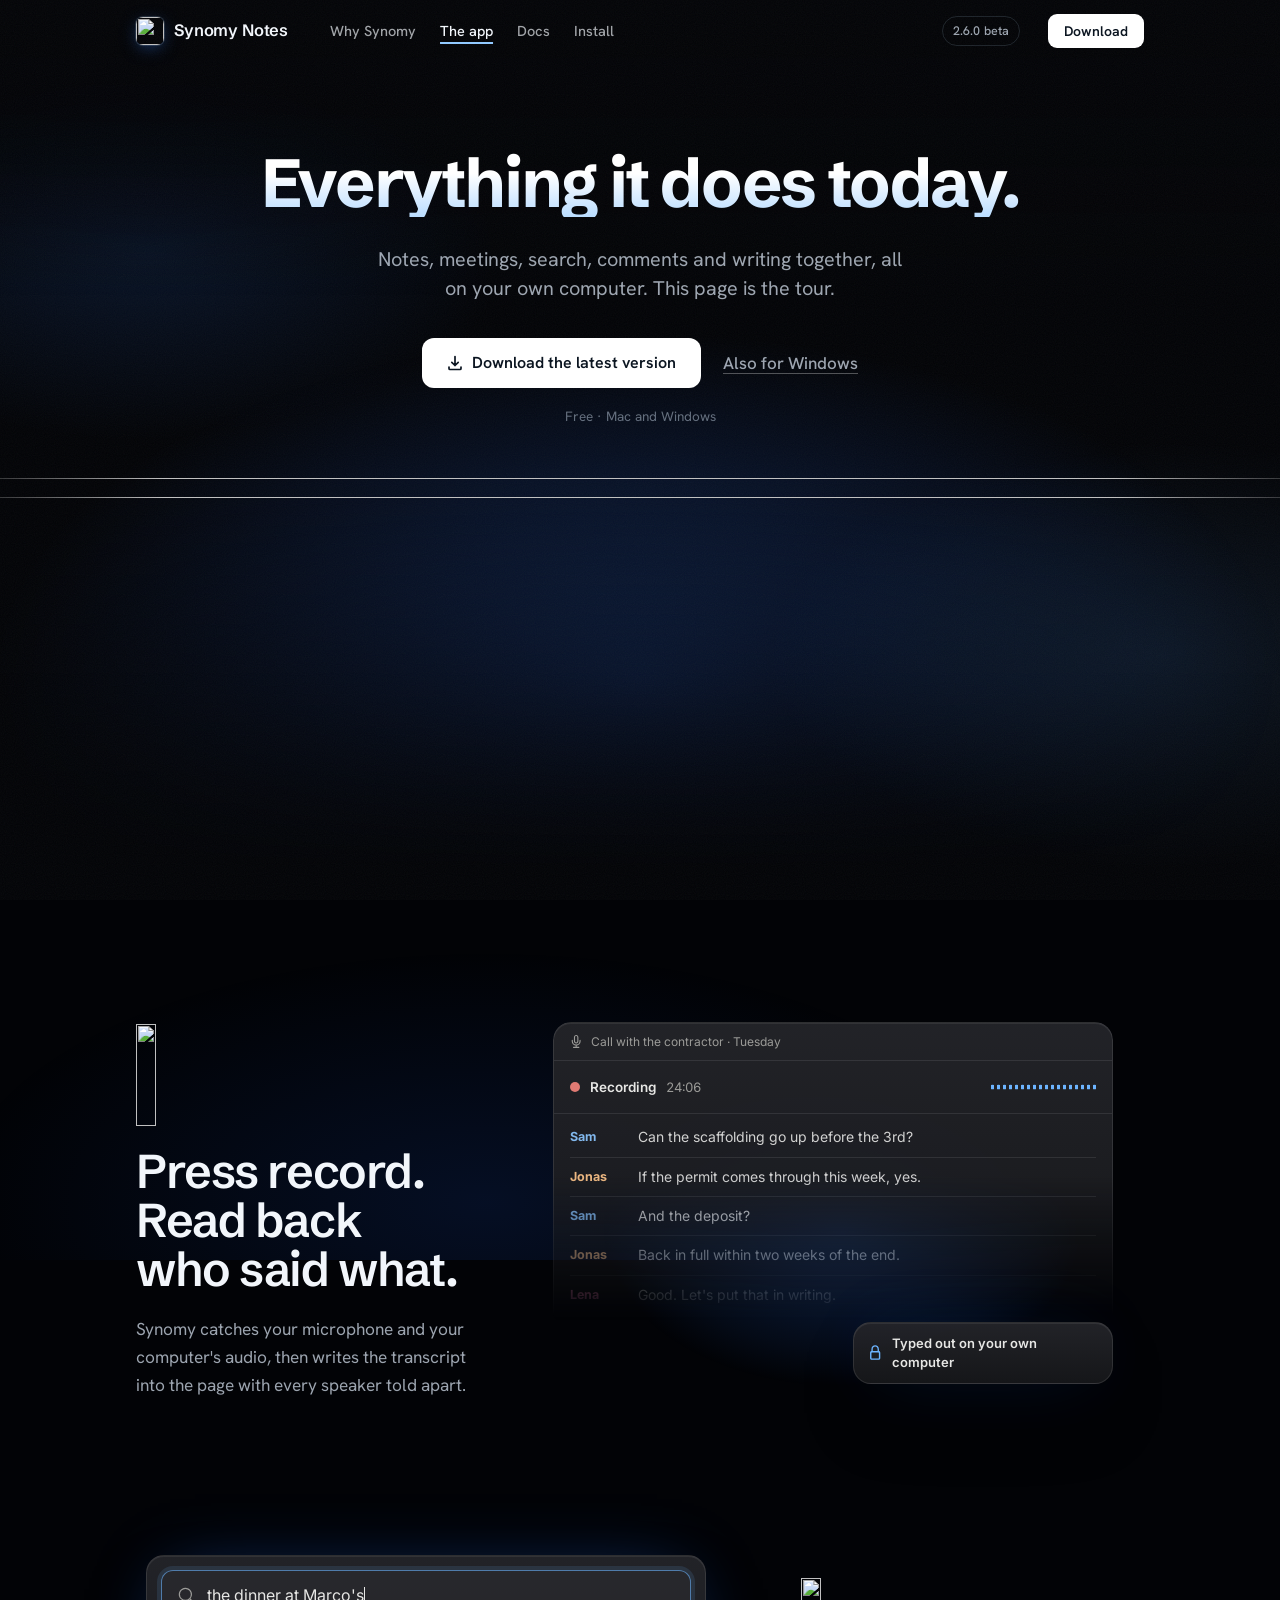
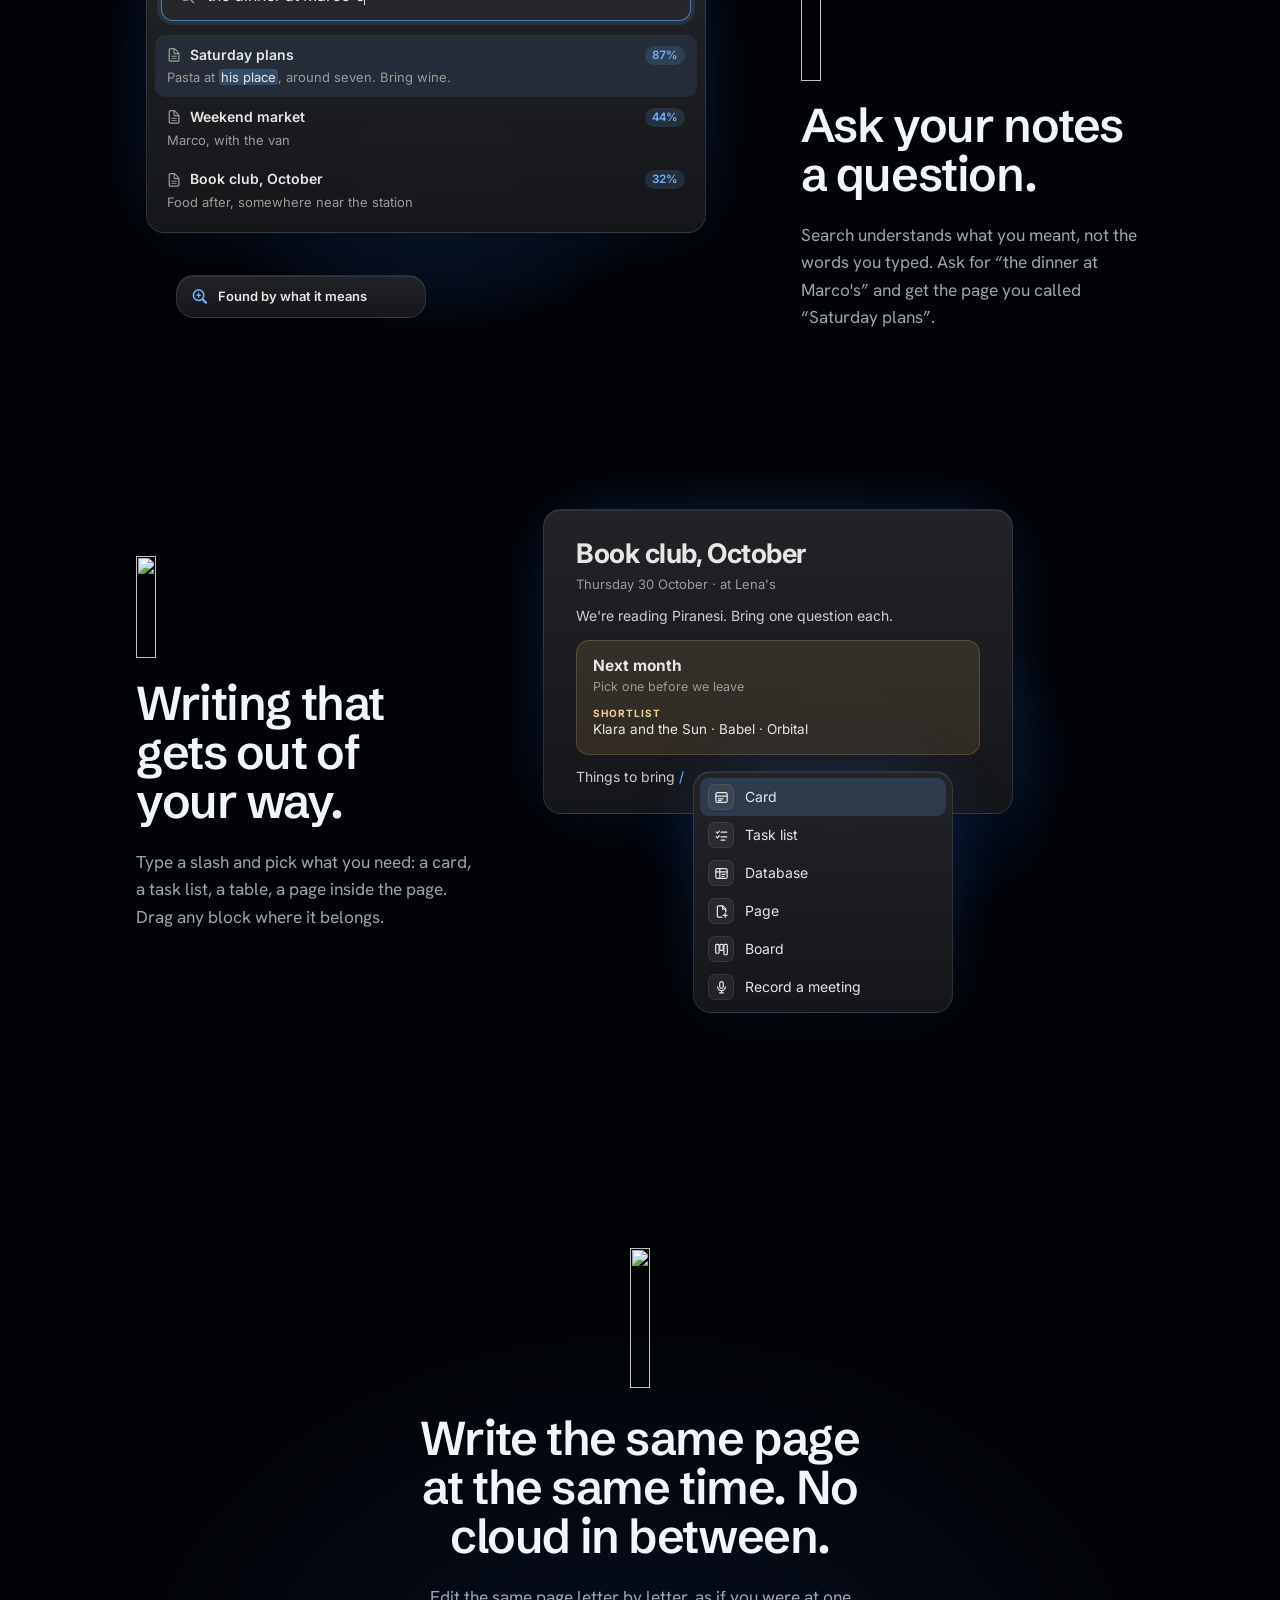
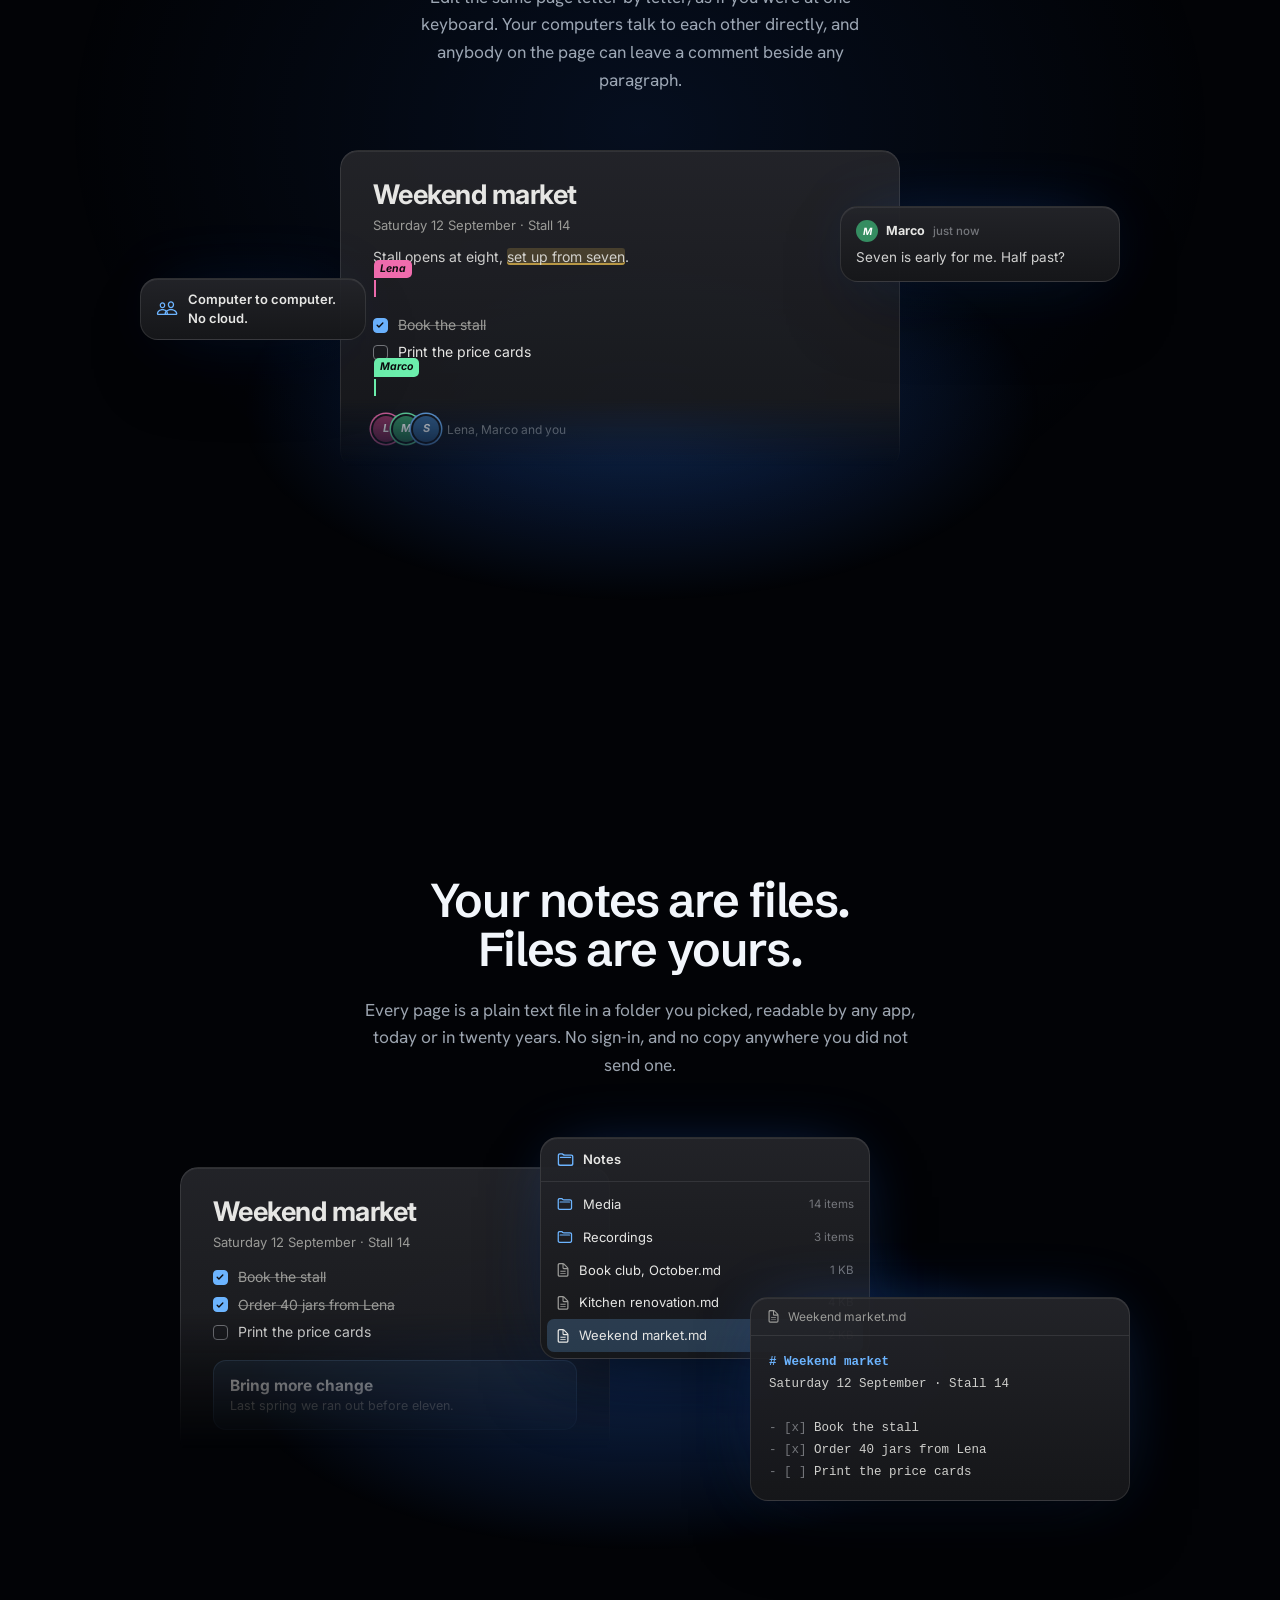
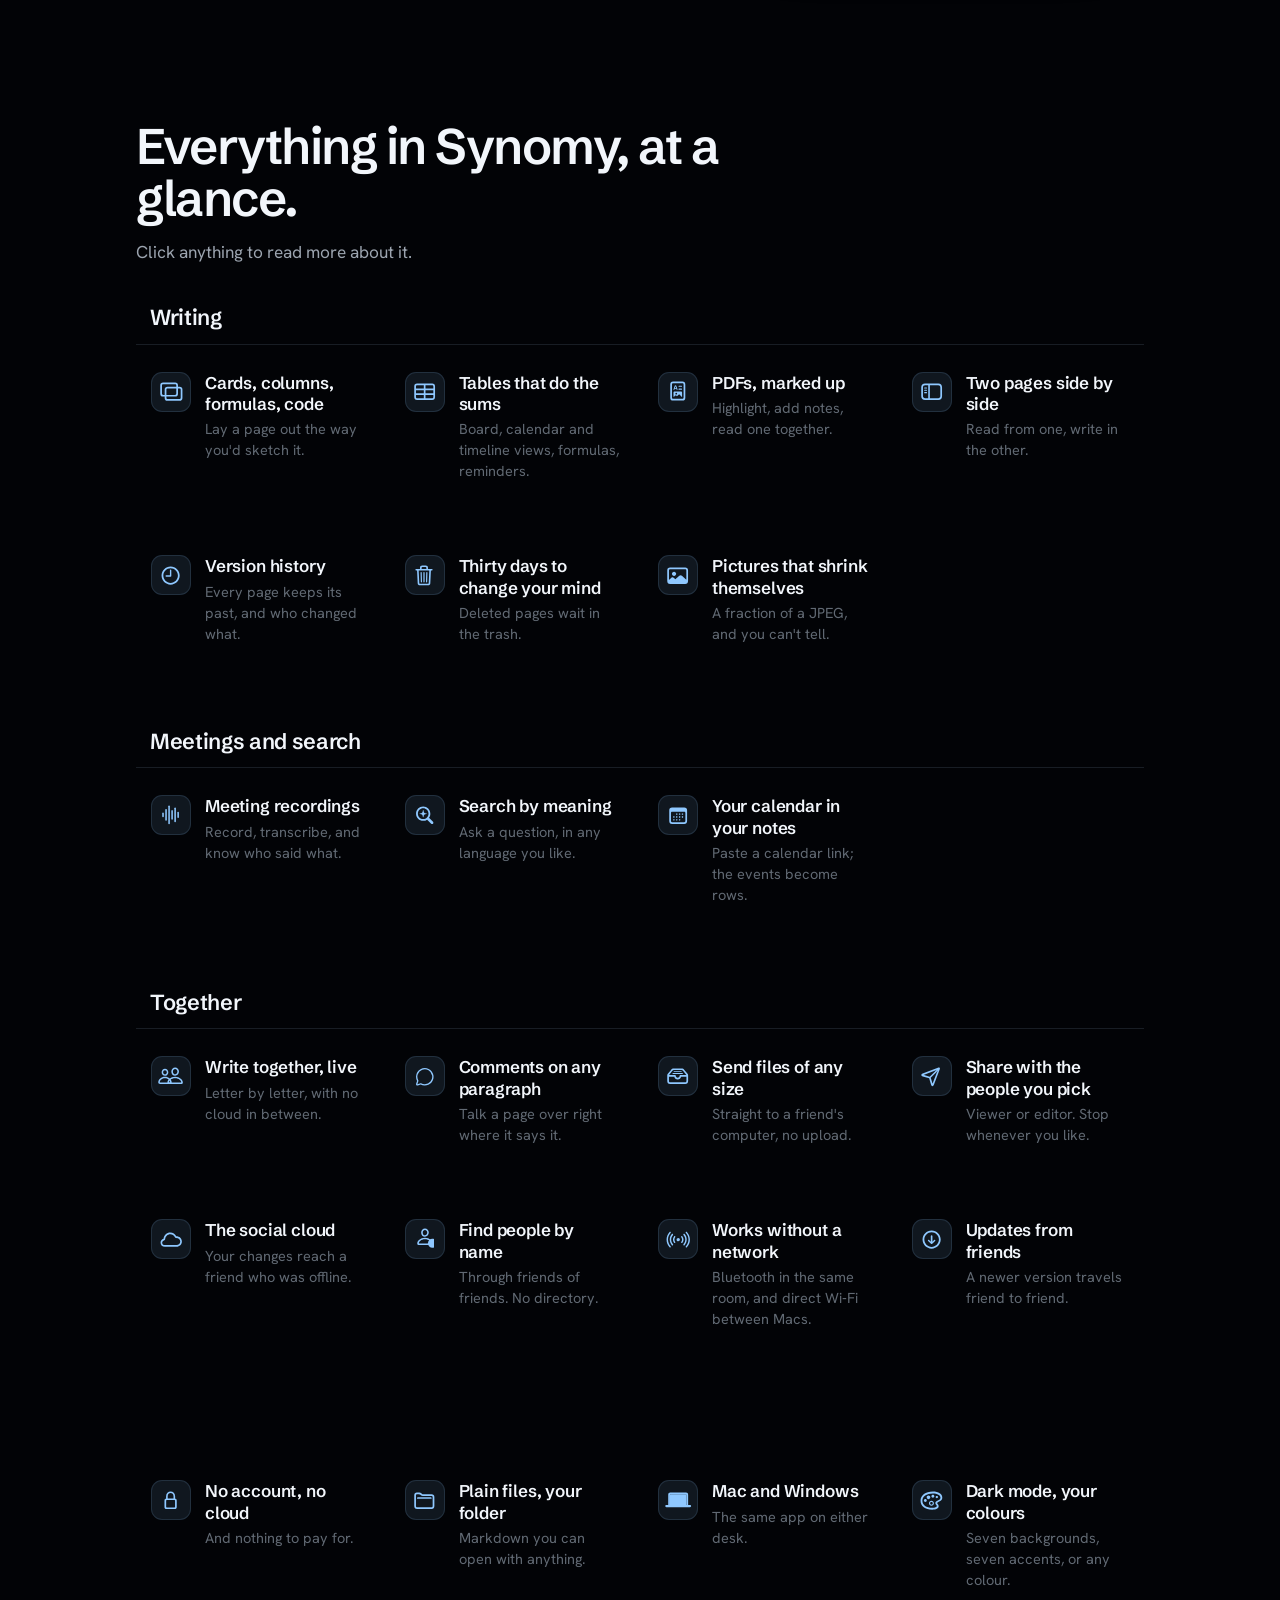
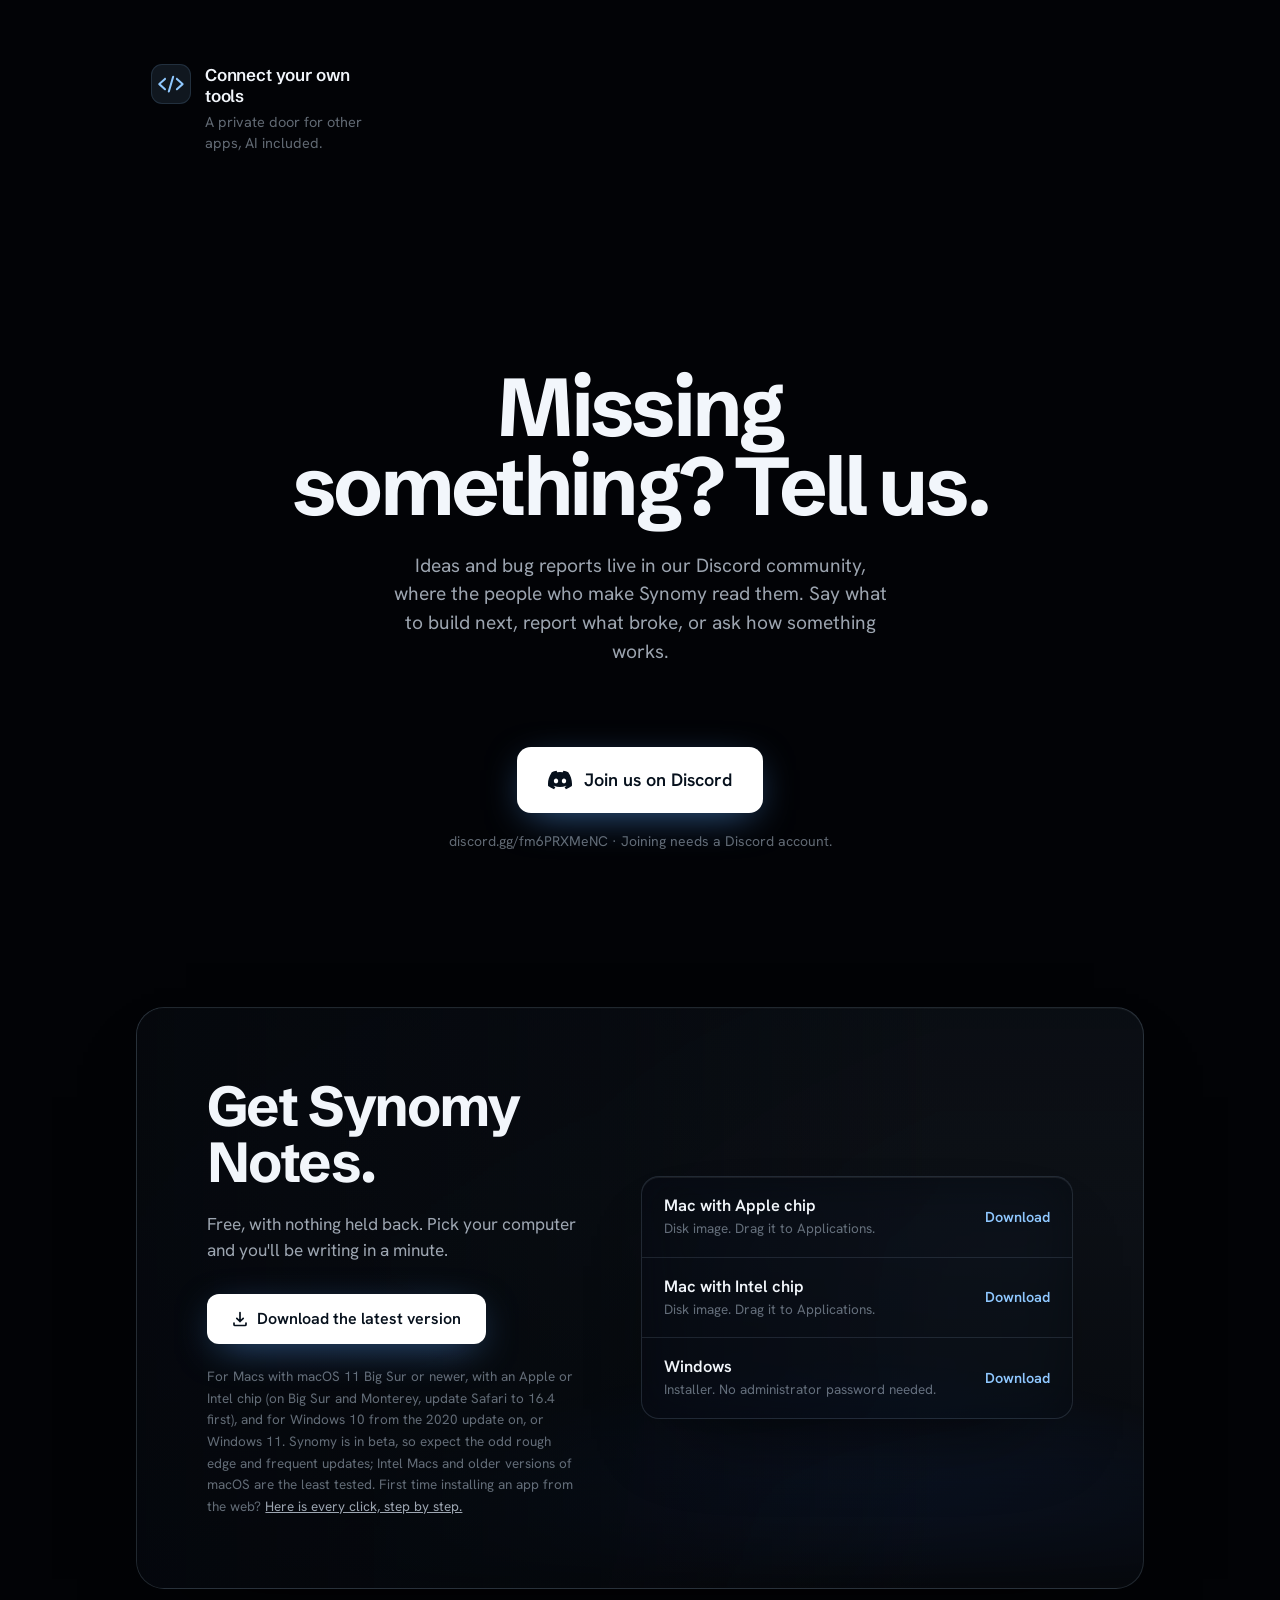
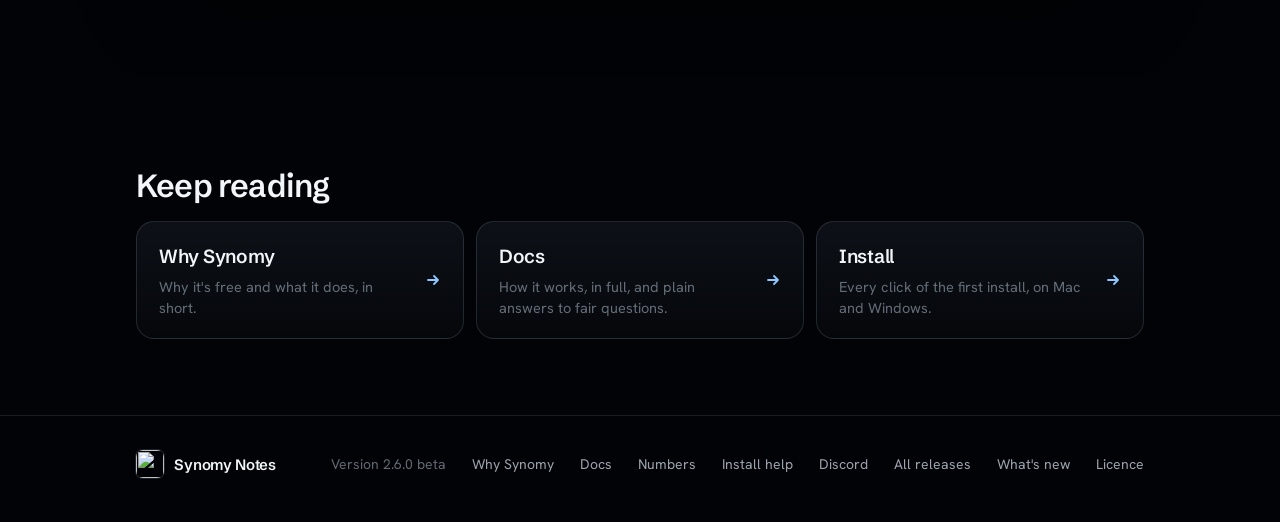
==== commit 7c74fc0f: "site: Synomy in numbers (stats.html), Numbers in every footer, docs say what is counted Co-Authored-" ====
--- a/app.html
+++ b/app.html
@@ -332,6 +332,7 @@
     <span>Version <span data-version>2.6.0 beta</span></span>
     <a href="index.html">Why Synomy</a>
     <a href="docs.html">Docs</a>
+    <a href="stats.html">Numbers</a>
     <a href="install.html">Install help</a>
     <a href="https://discord.gg/fm6PRXMeNC" rel="noopener">Discord</a>
     <a href="https://github.com/LarsLagauw/synomy-releases/releases">All releases</a>
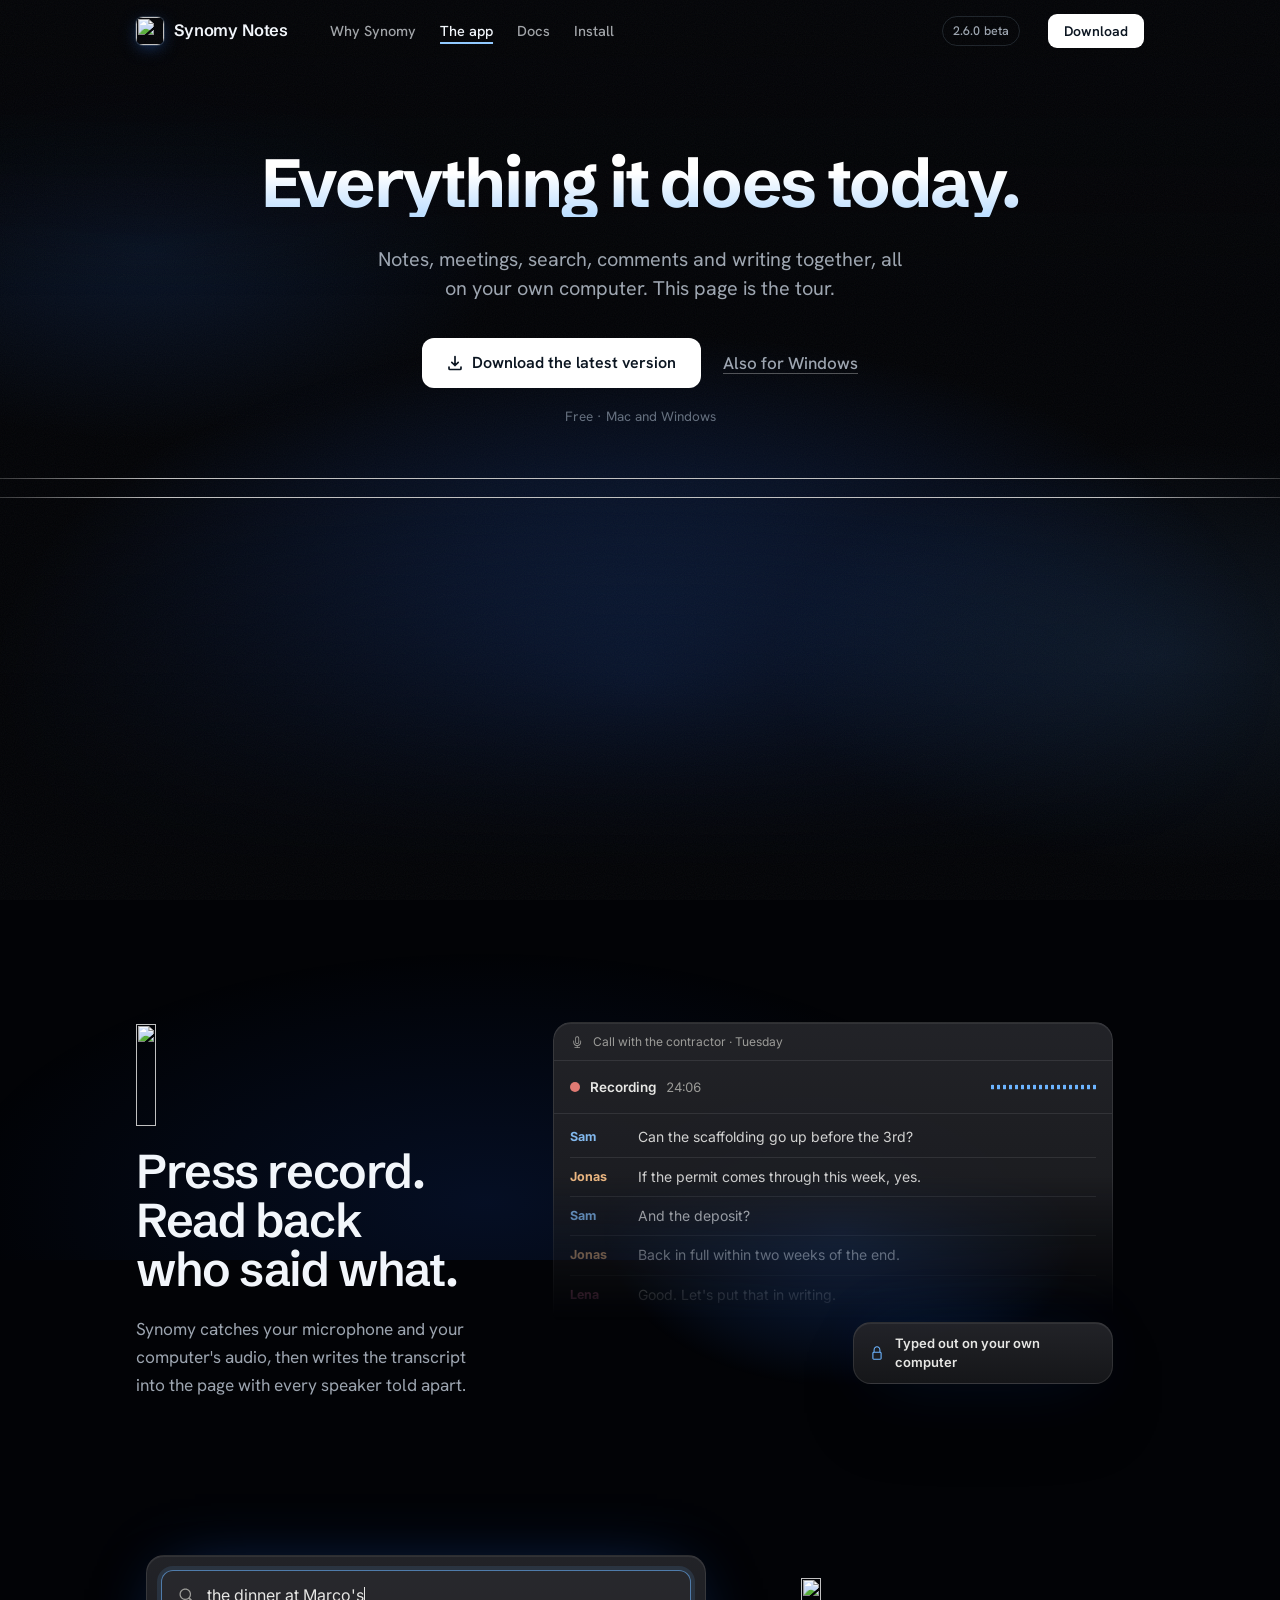
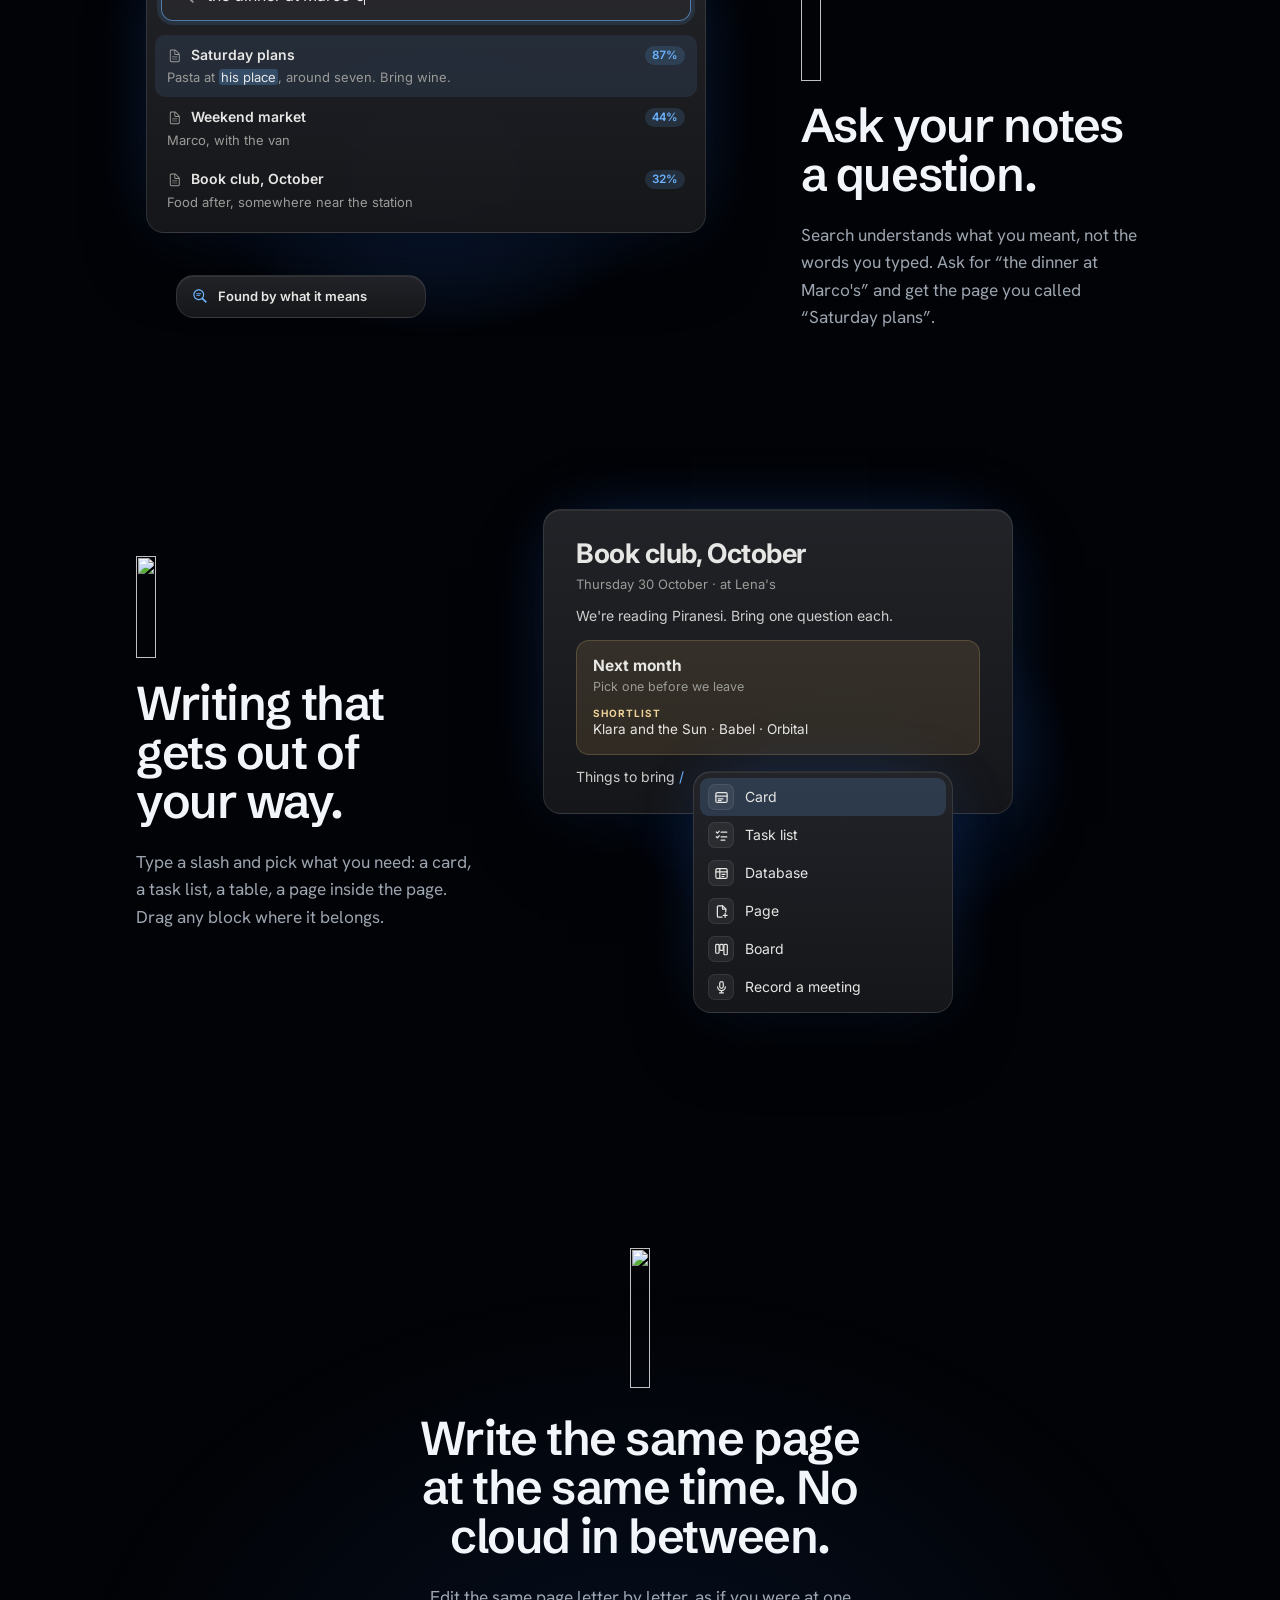
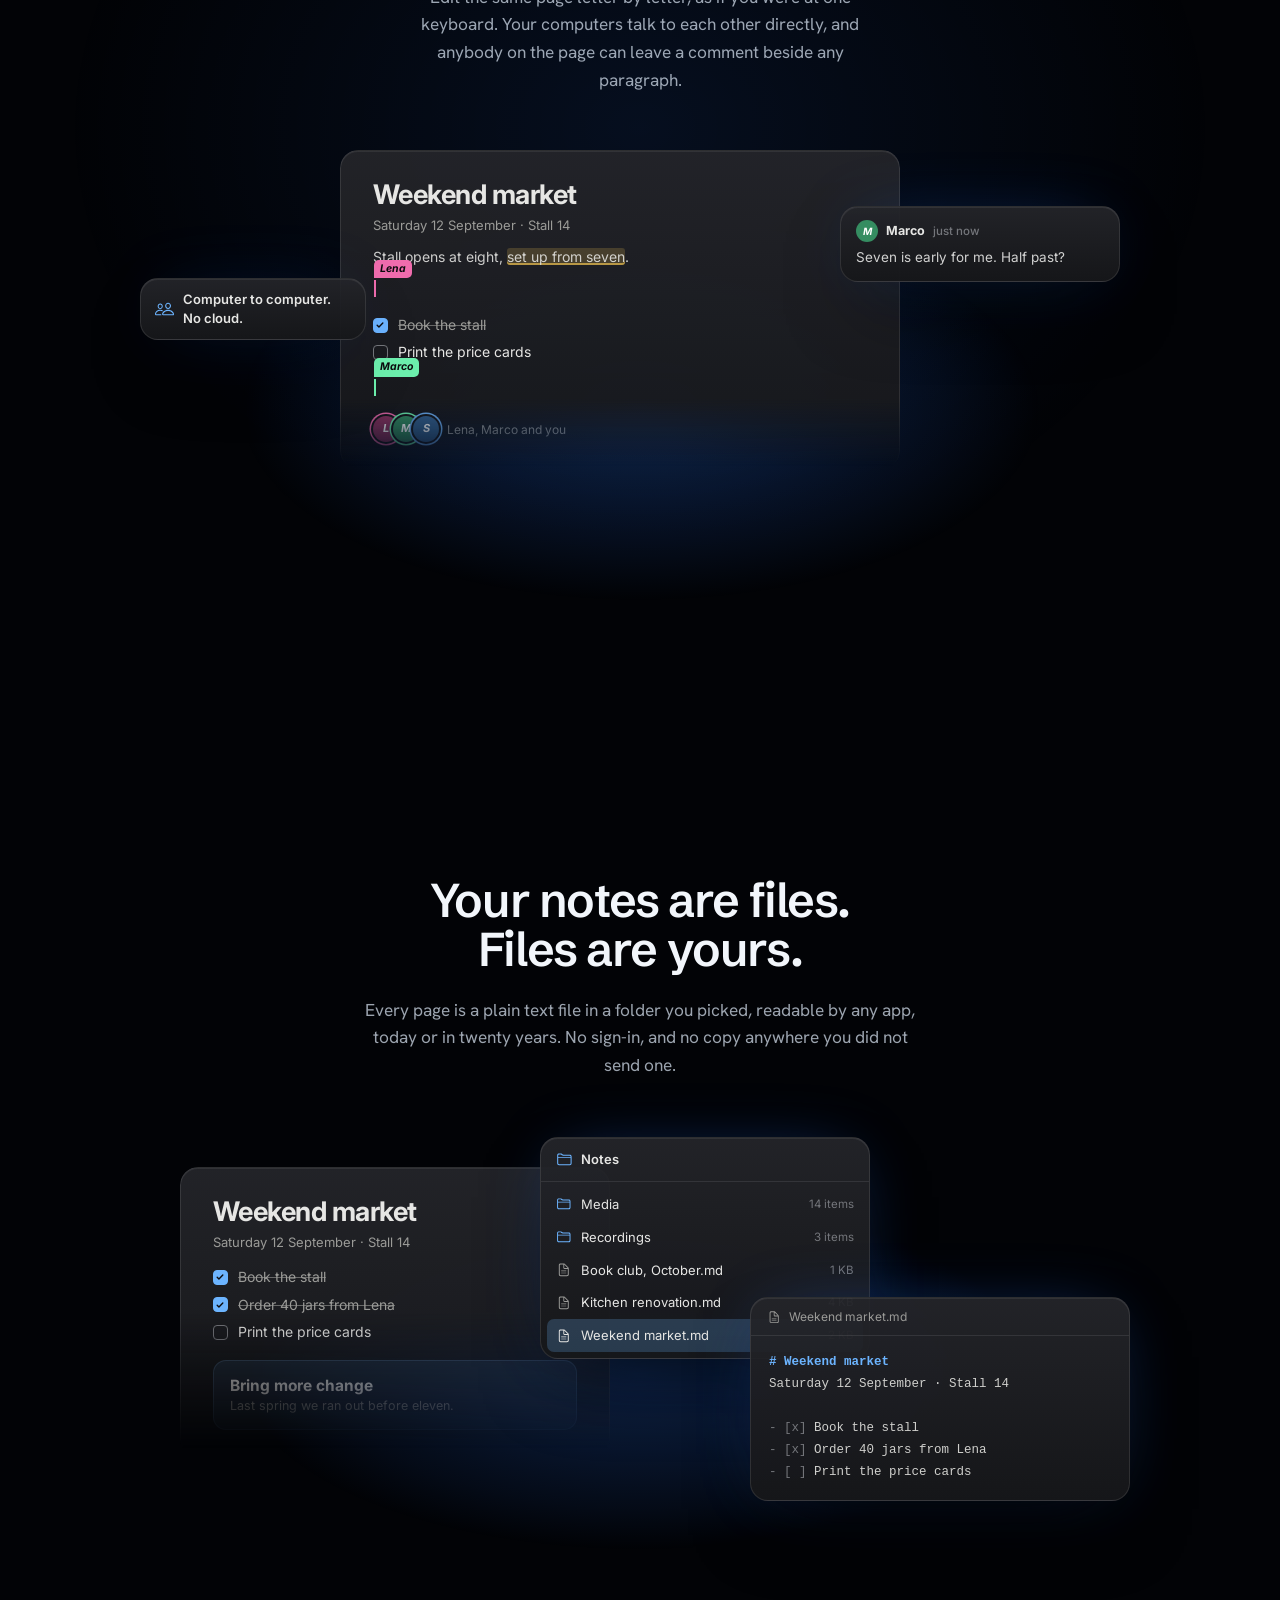
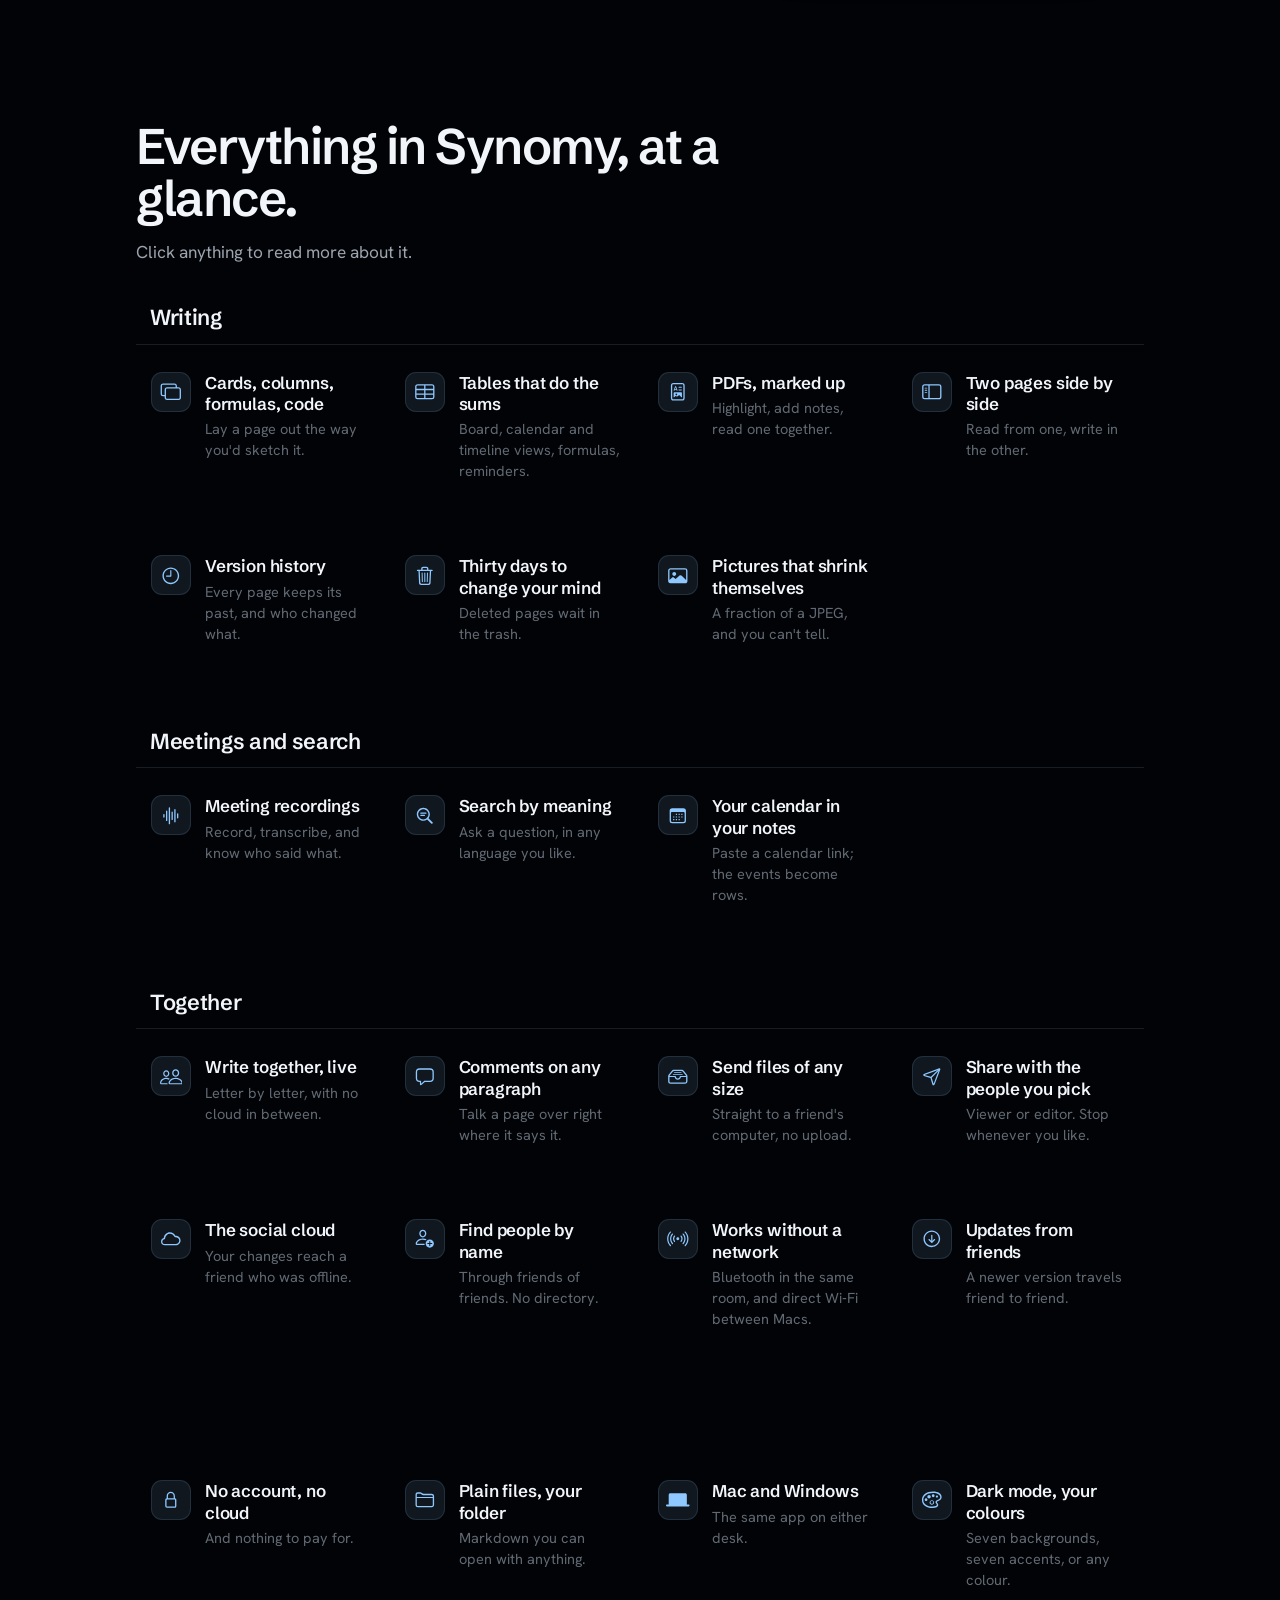
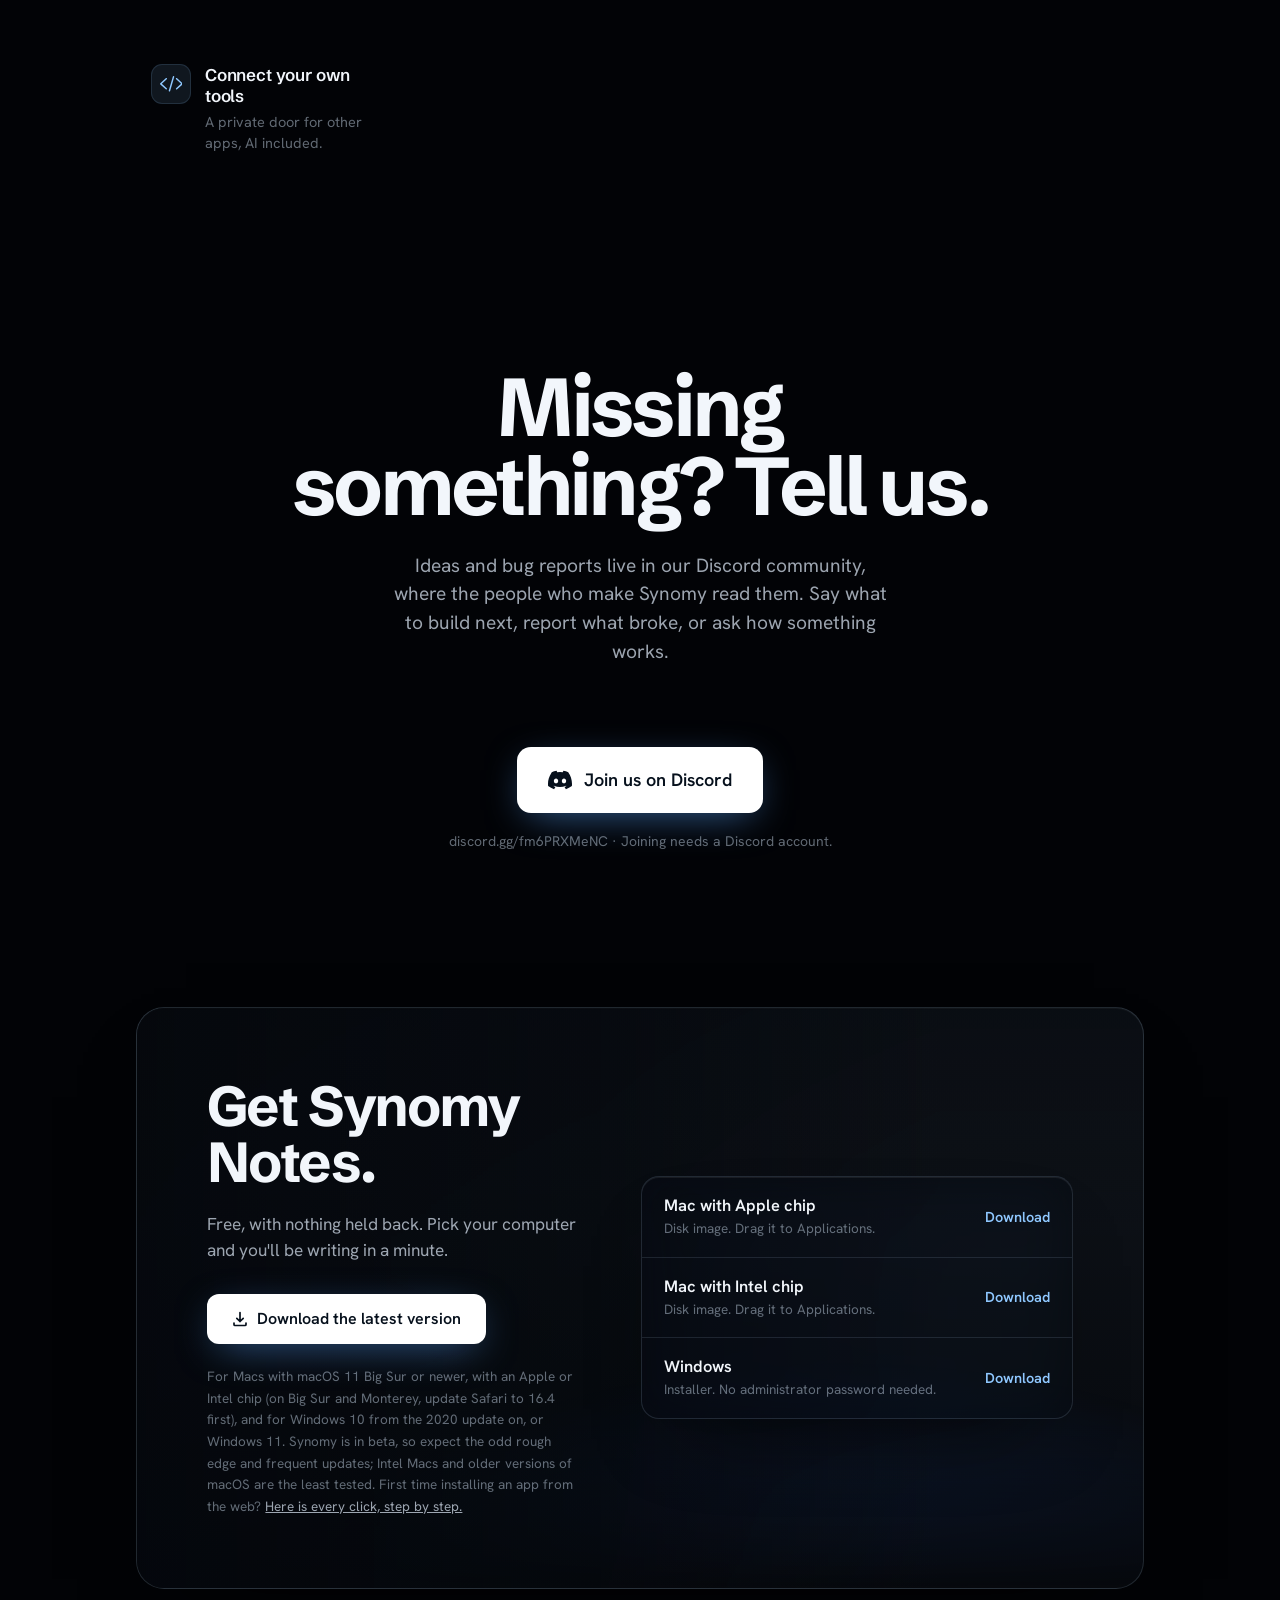
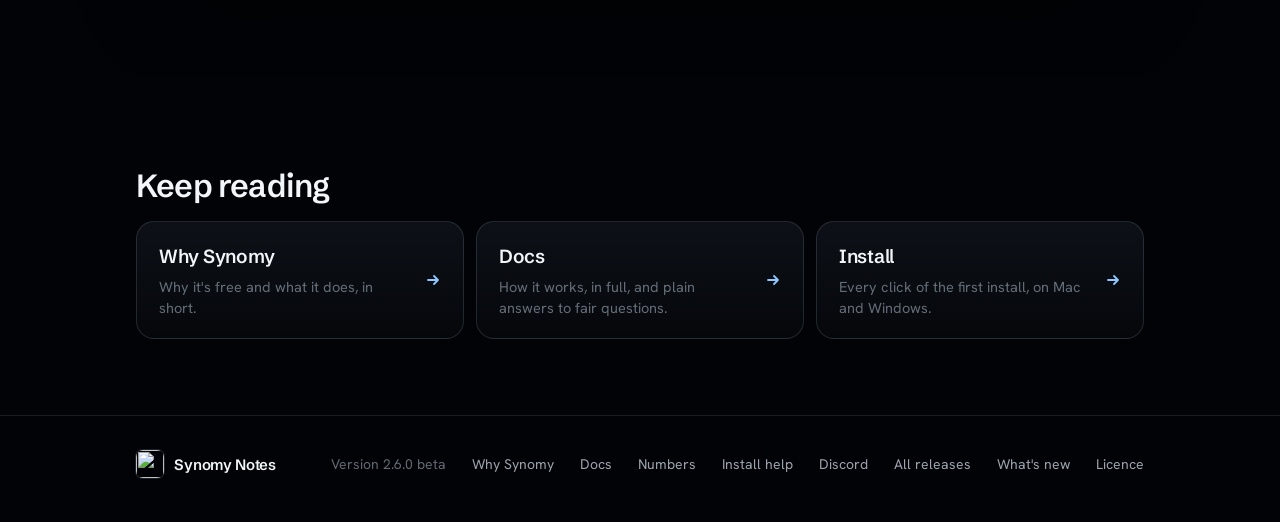
==== commit 57486332: "site: Apple glyphs (D86), stamped for 2.6.10-beta" ====
--- a/app.html
+++ b/app.html
@@ -159,8 +159,8 @@
       </div>
       <div class="vis rv" style="--d:120ms" data-vig data-loop>
         <div class="glimpse g-find" aria-hidden="true">
-          <div class="gp f-main" style="--fd:0s"><div class="g-field"><i data-g="ph:magnifying-glass"></i><span><span class="g-type once" style="--tw:300">the dinner at Marco's</span><i class="g-cur"></i></span></div><div class="g-hits"><div class="g-hit top" style="--i:0"><div class="ht"><i data-g="doc.text"></i>Saturday plans<span class="sc">87%</span></div><div class="sn">Pasta at <mark>his place</mark>, around seven. Bring wine.</div></div><div class="g-hit" style="--i:1"><div class="ht"><i data-g="doc.text"></i>Weekend market<span class="sc">44%</span></div><div class="sn">Marco, with the van</div></div><div class="g-hit" style="--i:2"><div class="ht"><i data-g="doc.text"></i>Book club, October<span class="sc">32%</span></div><div class="sn">Food after, somewhere near the station</div></div></div></div>
-          <div class="gp f-tag" style="--fd:-4s"><div class="g-tag"><i data-g="sparkle.magnifyingglass"></i>Found by what it means</div></div>
+          <div class="gp f-main" style="--fd:0s"><div class="g-field"><i data-g="magnifyingglass"></i><span><span class="g-type once" style="--tw:300">the dinner at Marco's</span><i class="g-cur"></i></span></div><div class="g-hits"><div class="g-hit top" style="--i:0"><div class="ht"><i data-g="doc.text"></i>Saturday plans<span class="sc">87%</span></div><div class="sn">Pasta at <mark>his place</mark>, around seven. Bring wine.</div></div><div class="g-hit" style="--i:1"><div class="ht"><i data-g="doc.text"></i>Weekend market<span class="sc">44%</span></div><div class="sn">Marco, with the van</div></div><div class="g-hit" style="--i:2"><div class="ht"><i data-g="doc.text"></i>Book club, October<span class="sc">32%</span></div><div class="sn">Food after, somewhere near the station</div></div></div></div>
+          <div class="gp f-tag" style="--fd:-4s"><div class="g-tag"><i data-g="text.magnifyingglass"></i>Found by what it means</div></div>
         </div>
       </div>
     </div>
@@ -241,13 +241,13 @@
       <h3 class="all-group rv">Meetings and search</h3>
       <ul class="all-grid">
         <li class="rv" style="--d:0ms"><button class="feat" data-pop="meetings"><span class="g" data-g="waveform"></span><div><b>Meeting recordings</b> <span>Record, transcribe, and know who said what.</span><em class="open">Read more</em></div></button></li>
-        <li class="rv" style="--d:30ms"><button class="feat" data-pop="search"><span class="g" data-g="sparkle.magnifyingglass"></span><div><b>Search by meaning</b> <span>Ask a question, in any language you like.</span><em class="open">Read more</em></div></button></li>
+        <li class="rv" style="--d:30ms"><button class="feat" data-pop="search"><span class="g" data-g="text.magnifyingglass"></span><div><b>Search by meaning</b> <span>Ask a question, in any language you like.</span><em class="open">Read more</em></div></button></li>
         <li class="rv" style="--d:60ms"><button class="feat" data-pop="calendar"><span class="g" data-g="calendar"></span><div><b>Your calendar in your notes</b> <span>Paste a calendar link; the events become rows.</span><em class="open">Read more</em></div></button></li>
       </ul>
       <h3 class="all-group rv">Together</h3>
       <ul class="all-grid">
         <li class="rv" style="--d:0ms"><button class="feat" data-pop="together"><span class="g" data-g="person.2"></span><div><b>Write together, live</b> <span>Letter by letter, with no cloud in between.</span><em class="open">Read more</em></div></button></li>
-        <li class="rv" style="--d:30ms"><button class="feat" data-pop="comments"><span class="g" data-g="ph:chat-circle"></span><div><b>Comments on any paragraph</b> <span>Talk a page over right where it says it.</span><em class="open">Read more</em></div></button></li>
+        <li class="rv" style="--d:30ms"><button class="feat" data-pop="comments"><span class="g" data-g="bubble.left"></span><div><b>Comments on any paragraph</b> <span>Talk a page over right where it says it.</span><em class="open">Read more</em></div></button></li>
         <li class="rv" style="--d:60ms"><button class="feat" data-pop="sendfiles"><span class="g" data-g="tray.full"></span><div><b>Send files of any size</b> <span>Straight to a friend's computer, no upload.</span><em class="open">Read more</em></div></button></li>
         <li class="rv" style="--d:90ms"><button class="feat" data-pop="sharing"><span class="g" data-g="paperplane"></span><div><b>Share with the people you pick</b> <span>Viewer or editor. Stop whenever you like.</span><em class="open">Read more</em></div></button></li>
         <li class="rv" style="--d:120ms"><button class="feat" data-pop="socialcloud"><span class="g" data-g="cloud"></span><div><b>The social cloud</b> <span>Your changes reach a friend who was offline.</span><em class="open">Read more</em></div></button></li>
@@ -362,7 +362,7 @@
 </template>
 
 <template id="tpl-search">
-  <div class="pop-head"><span class="g" data-g="sparkle.magnifyingglass"></span><div><h3 id="pop-title">Search that knows what you meant.</h3><p class="kicker">A question in, the sentence that answers it out.</p></div></div>
+  <div class="pop-head"><span class="g" data-g="text.magnifyingglass"></span><div><h3 id="pop-title">Search that knows what you meant.</h3><p class="kicker">A question in, the sentence that answers it out.</p></div></div>
   <div class="pop-body">
     <p>Ask for “the dinner at Marco’s” and get the page you called “Saturday plans”. Ask in Dutch, find the English note. Your pages and PDFs are read on your own computer, and what search learns about them never leaves it.</p>
     <ul class="facts">
@@ -489,7 +489,7 @@
         <div class="a-bar"><span class="a-tl"><i></i><i></i><i></i></span>
           <div class="a-left"><span class="a-chip ico"><i data-g="chevron.backward"></i></span><span class="a-chip ico"><i data-g="square.grid.2x2"></i></span><span class="a-chip ico"><i data-g="plus"></i></span></div>
           <div class="a-centre"><span class="a-proj"><i class="pg" data-g="folder"></i>Notes<i class="hint" data-g="chevron.down"></i></span></div>
-          <div class="a-right"><span class="a-chip ico"><i data-g="ph:magnifying-glass"></i></span><span class="a-chip ico"><i data-g="ph:bell"></i></span><span class="a-chip ico"><i data-g="ph:dots-three"></i></span></div>
+          <div class="a-right"><span class="a-chip ico"><i data-g="magnifyingglass"></i></span><span class="a-chip ico"><i data-g="bell"></i></span><span class="a-chip ico"><i data-g="ellipsis"></i></span></div>
         </div>
         <div class="a-desk">
           <div class="e-page">
@@ -529,7 +529,7 @@
 </template>
 
 <template id="tpl-comments">
-  <div class="pop-head"><span class="g" data-g="ph:chat-circle"></span><div><h3 id="pop-title">Talk it over beside the paragraph.</h3><p class="kicker">Comments on any block of a page you share.</p></div></div>
+  <div class="pop-head"><span class="g" data-g="bubble.left"></span><div><h3 id="pop-title">Talk it over beside the paragraph.</h3><p class="kicker">Comments on any block of a page you share.</p></div></div>
   <div class="pop-body">
     <p>Everybody on a shared page can leave a comment beside a paragraph, a list or a card, and the people on it can answer there. Open them all in a tile beside the page, read in order, and press one to jump to what it is about. The bell tells you when somebody comments.</p>
     <p class="fine">Viewers can comment too, so somebody who may only read a page can still ask about it.</p>
@@ -568,7 +568,7 @@
 </template>
 
 
-<script src="assets/glyphs.js?v=ef8a0ea4"></script>
+<script src="assets/glyphs.js?v=c55d568f"></script>
 <script src="assets/site.js?v=f3fed5f7"></script>
 </body>
 </html>
